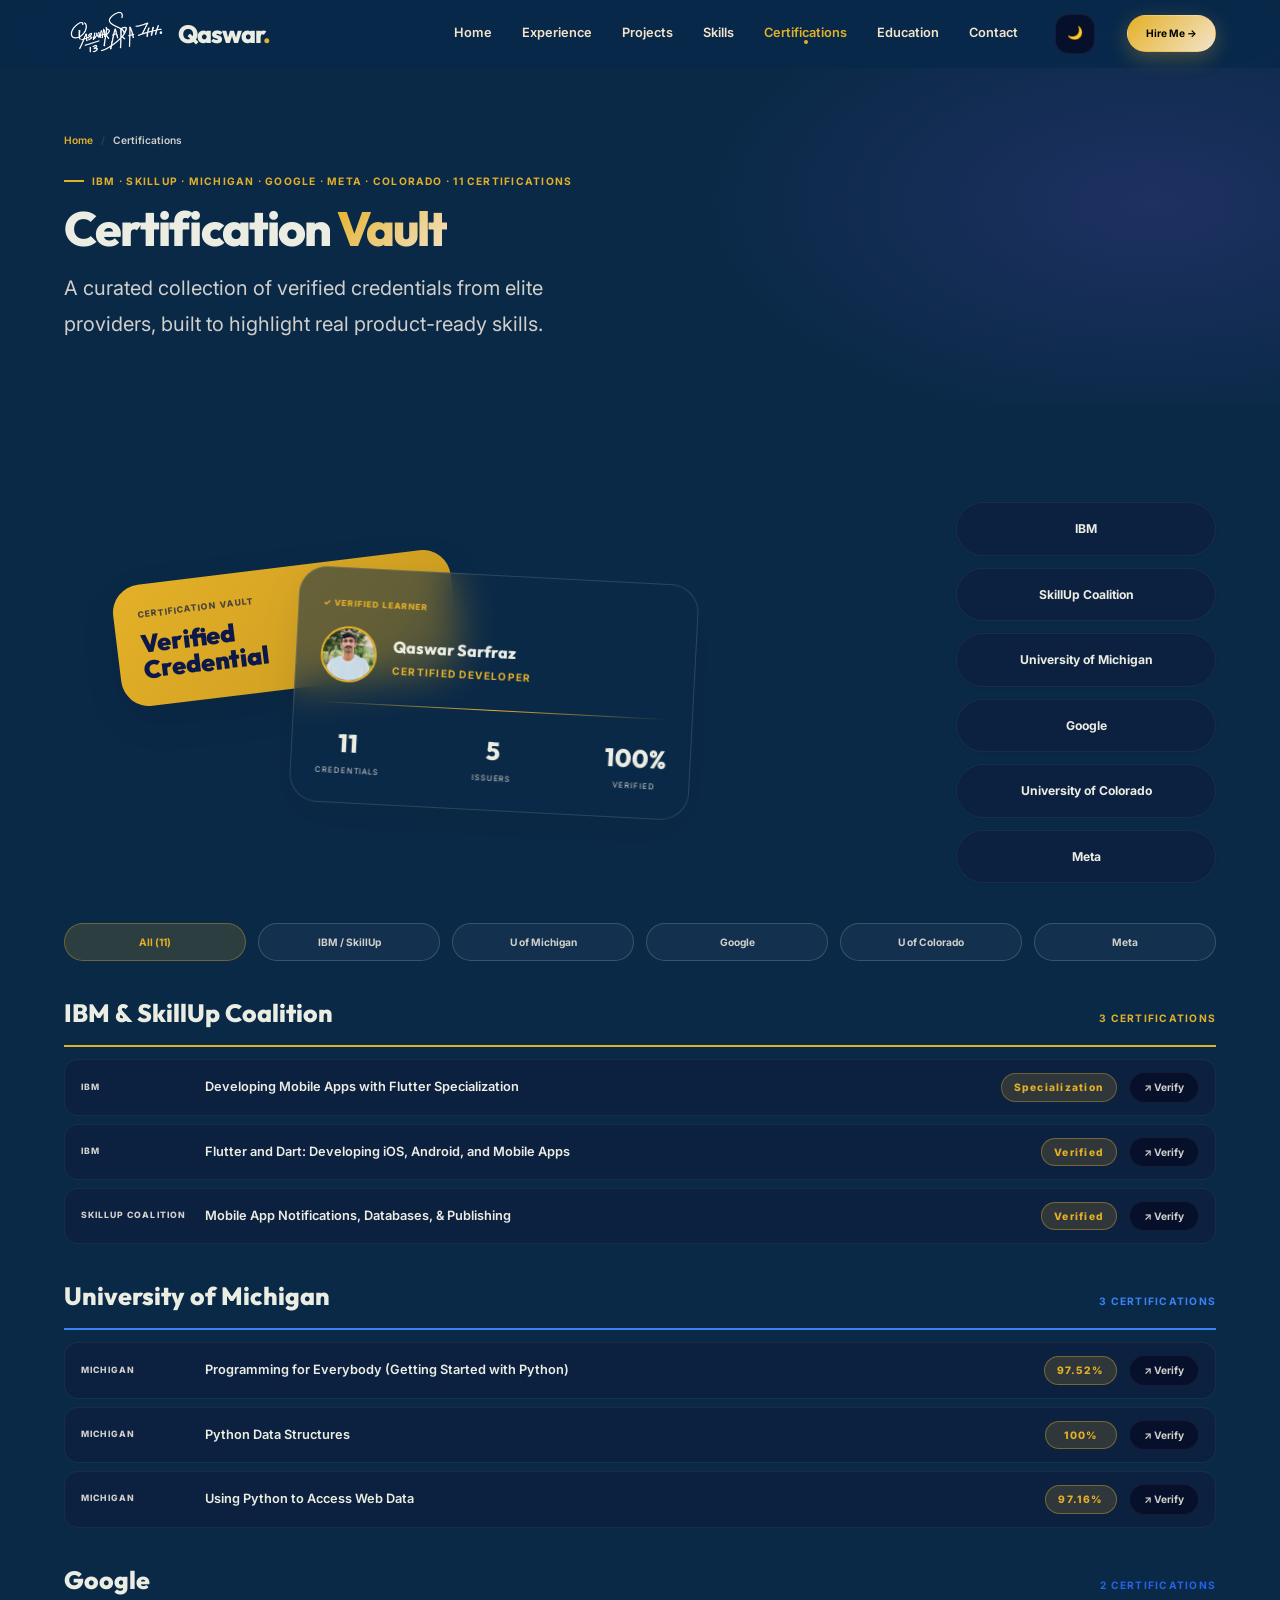
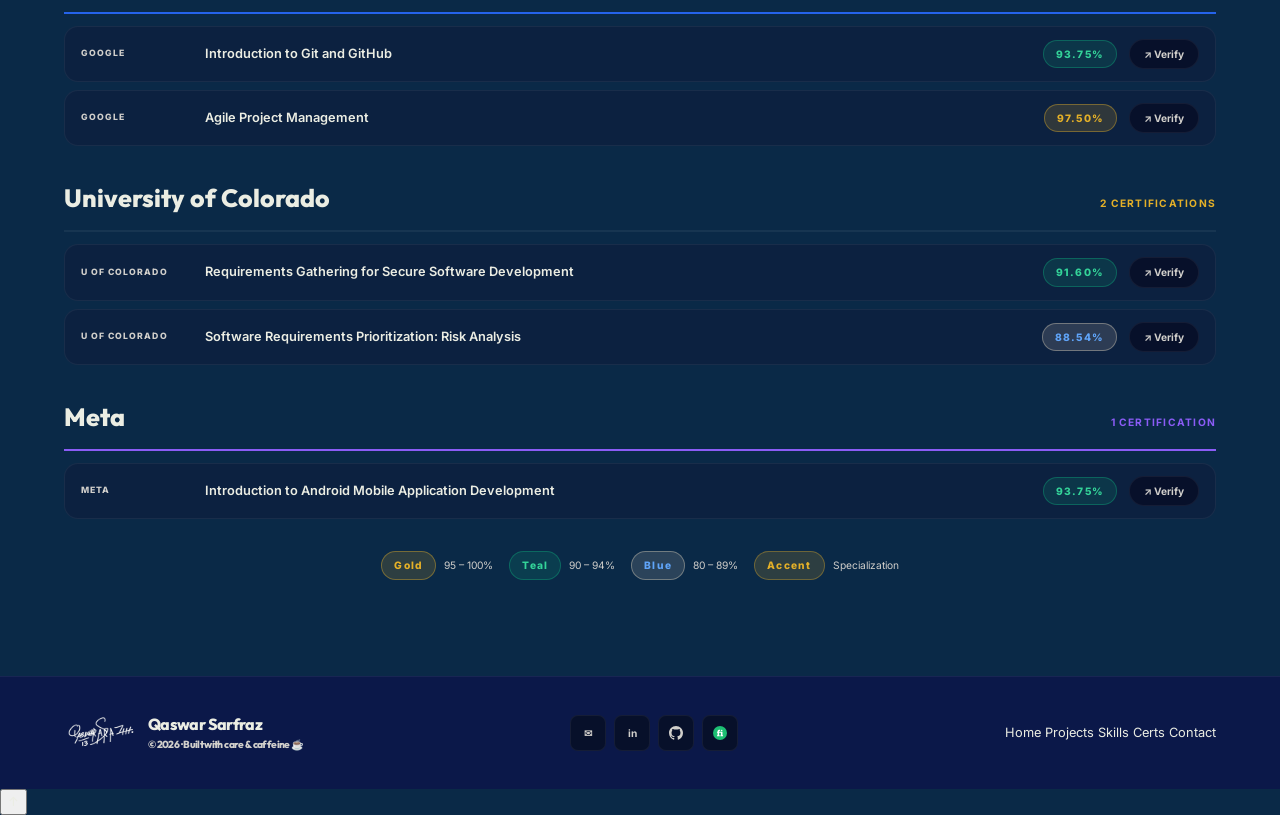
==== certifications.html @ ddf3658f "Complete portfolio release with Web3Forms contact, assets, resume and responsive design" ====
<!DOCTYPE html>
<html lang="en" data-theme="dark">
<head>
  <meta charset="UTF-8"><meta name="viewport" content="width=device-width, initial-scale=1.0">
  <title>Qaswar Sarfraz — Flutter Developer & AI Engineer | Islamabad</title>
  <meta name="description" content="Qaswar Sarfraz — Flutter Developer and AI Engineer based in Islamabad. Building production mobile apps with real AI integration. Available July 2026.">
  <!-- ✏️ FONTS — Change in config.js font-display/font-body vars -->
  <link rel="preconnect" href="https://fonts.googleapis.com">
  <link rel="preconnect" href="https://fonts.gstatic.com" crossorigin>
  <link href="https://fonts.googleapis.com/css2?family=Outfit:wght@300;400;500;600;700;800;900&family=Inter:wght@300;400;500;600;700&family=JetBrains+Mono:wght@400;500&display=swap" rel="stylesheet">
  <!-- CSS -->
  <link rel="stylesheet" href="tokens.css">
  <link rel="stylesheet" href="base.css">
  <link rel="stylesheet" href="nav.css">
  <link rel="stylesheet" href="pages.css">
</head>
<body data-page="certs">
<!-- ═══════════════════ NAVIGATION ═══════════════════ -->
<div id="progress-bar"></div>
<a href="#main" class="skip-link">Skip to content</a>

<nav id="navbar" role="navigation" aria-label="Main navigation">
  <div class="nav-inner">
    <a href="index.html" class="nav-logo" aria-label="Qaswar Sarfraz Home">
      <img src="assets/signaturewhite.png" alt="Qaswar Sarfraz" class="logo-signature logo-signature--white" />
      <img src="assets/signatureblack.png" alt="Qaswar Sarfraz" class="logo-signature logo-signature--black" />
      <span>Qaswar<span style="color:var(--clr-accent)">.</span></span>
    </a>
    <ul class="nav-links" role="list">
      <li><a href="index.html"          class="nav-link" data-page="home">Home</a></li>
      <li><a href="experience.html"     class="nav-link" data-page="experience">Experience</a></li>
      <li><a href="projects.html"       class="nav-link" data-page="projects">Projects</a></li>
      <li><a href="skills.html"         class="nav-link" data-page="skills">Skills</a></li>
      <li><a href="certifications.html" class="nav-link" data-page="certs">Certifications</a></li>
      <li><a href="education.html"      class="nav-link" data-page="education">Education</a></li>
      <li><a href="contact.html"        class="nav-link" data-page="contact">Contact</a></li>
    </ul>
    <button id="themeToggle" class="theme-toggle" aria-label="Toggle theme">🌙</button>
    <a href="contact.html" class="btn btn-primary btn-sm nav-cta">Hire Me →</a>
    <button class="hamburger" id="hamburger" aria-label="Toggle menu" aria-expanded="false">
      <span></span><span></span><span></span>
    </button>
  </div>
</nav>

<!-- MOBILE MENU -->
<div class="mobile-menu" id="mobileMenu" role="dialog" aria-modal="true" aria-label="Navigation">
  <button class="mobile-close" id="mobileClose" aria-label="Close menu">✕</button>
  <ul role="list" style="text-align:center;">
    <li><a href="index.html"          class="mobile-link" data-page="home">Home</a></li>
    <li><a href="experience.html"     class="mobile-link" data-page="experience">Experience</a></li>
    <li><a href="projects.html"       class="mobile-link" data-page="projects">Projects</a></li>
    <li><a href="skills.html"         class="mobile-link" data-page="skills">Skills</a></li>
    <li><a href="certifications.html" class="mobile-link" data-page="certs">Certifications</a></li>
    <li><a href="education.html"      class="mobile-link" data-page="education">Education</a></li>
    <li><a href="contact.html"        class="mobile-link" data-page="contact">Contact</a></li>
  </ul>
  <div class="mobile-menu-bottom">
    <a href="mailto:qaswarsofttec@gmail.com" class="mobile-social-btn" aria-label="Email">✉</a>
    <a href="https://linkedin.com/in/qaswar-sarfraz-051111313" target="_blank" rel="noopener" class="mobile-social-btn" aria-label="LinkedIn">in</a>
    <a href="https://github.com/QaswarSarfrazcodes" target="_blank" rel="noopener" class="mobile-social-btn" aria-label="GitHub">
      <svg width="15" height="15" viewBox="0 0 24 24" fill="currentColor"><path d="M12 0C5.374 0 0 5.373 0 12c0 5.302 3.438 9.8 8.207 11.387.599.111.793-.261.793-.577v-2.234c-3.338.726-4.033-1.416-4.033-1.416-.546-1.387-1.333-1.756-1.333-1.756-1.089-.745.083-.729.083-.729 1.205.084 1.839 1.237 1.839 1.237 1.07 1.834 2.807 1.304 3.492.997.107-.775.418-1.305.762-1.604-2.665-.305-5.467-1.334-5.467-5.931 0-1.311.469-2.381 1.236-3.221-.124-.303-.535-1.524.117-3.176 0 0 1.008-.322 3.301 1.23A11.509 11.509 0 0112 5.803c1.02.005 2.047.138 3.006.404 2.291-1.552 3.297-1.23 3.297-1.23.653 1.653.242 2.874.118 3.176.77.84 1.235 1.911 1.235 3.221 0 4.609-2.807 5.624-5.479 5.921.43.372.823 1.102.823 2.222v3.293c0 .319.192.694.801.576C20.566 21.797 24 17.3 24 12c0-6.627-5.373-12-12-12z"/></svg>
    </a>
    <a href="https://www.fiverr.com/s/gDerbGL" target="_blank" rel="noopener noreferrer me"
      class="mobile-social-btn" aria-label="Qaswar on Fiverr" style="display:inline-flex;align-items:center;justify-content:center;">
      <svg width="15" height="15" viewBox="0 0 508.02 508.02" fill="none" xmlns="http://www.w3.org/2000/svg" aria-hidden="true" style="width:15px;height:15px;">
        <circle cx="254.01" cy="254.01" r="254.01" fill="#1dbf73"/>
        <circle cx="315.97" cy="162.19" r="26.87" fill="#fff"/>
        <path d="M345.87,207.66h-123V199.6c0-15.83,15.83-16.13,23.89-16.13,9.25,0,13.44.9,13.44.9v-43.6a155.21,155.21,0,0,0-19.71-1.19c-25.68,0-73.16,7.16-73.16,61.51V208h-22.4v40.31h22.4v85.1h-20.9v40.31H247.34V333.37H222.85v-85.1H290v85.1H269.13v40.31h97.65V333.37H345.87Z" transform="translate(-1.83 -0.98)" fill="#fff"/>
      </svg>
    </a>
    <button id="themeToggleMobile" class="mobile-social-btn" aria-label="Toggle theme">🌙</button>
  </div>
</div>
<main id="main">

<div class="page-hero">
  <div class="page-hero-mesh"></div>
  <div class="container page-hero-content">
    <div class="breadcrumb"><a href="index.html">Home</a><span class="sep">/</span><span>Certifications</span></div>
    <div class="section-eyebrow">IBM · SkillUp · Michigan · Google · Meta · Colorado · 11 certifications</div>
    <h1 class="page-title">Certification <span class="accent">Vault</span></h1>
    <p class="page-desc">A curated collection of verified credentials from elite providers, built to highlight real product-ready skills.</p>
  </div>
</div>

<section class="section">
  <div class="container">

    <div class="cert-hero-panel reveal">
      <div class="cert-id-stack" aria-label="Qaswar Sarfraz — verified credential summary">
        <div class="cert-id-card cert-id-card--cert" aria-hidden="true">
          <div class="cert-id-cert-label">Certification Vault</div>
          <div class="cert-id-cert-title">Verified<br>Credential</div>
          <div class="cert-id-cert-seal">✓</div>
        </div>
        <div class="cert-id-card cert-id-card--id">
          <span class="cert-id-badge">✓ Verified Learner</span>
          <div class="cert-id-body">
            <div class="cert-id-photo"><img src="assets/qaswar profile picture.jpeg" alt="Qaswar Sarfraz" loading="lazy"></div>
            <div>
              <div class="cert-id-name">Qaswar Sarfraz</div>
              <div class="cert-id-role">Certified Developer</div>
            </div>
          </div>
          <div class="cert-id-rule"></div>
          <div class="cert-id-stats">
            <div class="cert-id-stat"><span>11</span><small>Credentials</small></div>
            <div class="cert-id-stat"><span>5</span><small>Issuers</small></div>
            <div class="cert-id-stat"><span>100%</span><small>Verified</small></div>
          </div>
        </div>
      </div>
      <div class="cert-brand-strip">
        <span class="brand-pill">IBM</span>
        <span class="brand-pill">SkillUp Coalition</span>
        <span class="brand-pill">University of Michigan</span>
        <span class="brand-pill">Google</span>
        <span class="brand-pill">University of Colorado</span>
        <span class="brand-pill">Meta</span>
      </div>
    </div>

    <!-- ✏️ FILTER TABS — data-filter values match data-issuer on cert cards below -->
    <div class="cert-filters reveal">
      <button class="filter-btn active" data-filter="all">All (11)</button>
      <button class="filter-btn" data-filter="ibm">IBM / SkillUp</button>
      <button class="filter-btn" data-filter="michigan">U of Michigan</button>
      <button class="filter-btn" data-filter="google">Google</button>
      <button class="filter-btn" data-filter="colorado">U of Colorado</button>
      <button class="filter-btn" data-filter="meta">Meta</button>
    </div>

    <!-- ✏️ CREDENTIAL LEDGER — 11 Verified Licenses & Certifications -->
    <div class="cert-ledger stagger reveal">

      <!-- IBM & SkillUp Coalition (3 Certifications) -->
      <div class="cert-ledger-group" data-group="ibm">
        <div class="cert-ledger-head"><h3>IBM &amp; SkillUp Coalition</h3><span class="cert-ledger-count">3 certifications</span></div>
        <div class="cert-ledger-rows">
          <div class="cert-card" data-issuer="ibm">
            <div class="cert-issuer">IBM</div>
            <div class="cert-name">Developing Mobile Apps with Flutter Specialization</div>
            <div class="cert-footer">
              <span class="badge badge-accent">Specialization</span>
              <a href="https://www.coursera.org/account/accomplishments/specialization/PU7GVF86OS87" target="_blank" rel="noopener" class="cert-verify">↗ Verify</a>
            </div>
          </div>
          <div class="cert-card" data-issuer="ibm">
            <div class="cert-issuer">IBM</div>
            <div class="cert-name">Flutter and Dart: Developing iOS, Android, and Mobile Apps</div>
            <div class="cert-footer">
              <span class="badge badge-gold">Verified</span>
              <a href="https://www.coursera.org/account/accomplishments/records/NBWQHGRFKBWO" target="_blank" rel="noopener" class="cert-verify">↗ Verify</a>
            </div>
          </div>
          <div class="cert-card" data-issuer="ibm">
            <div class="cert-issuer">SkillUp Coalition</div>
            <div class="cert-name">Mobile App Notifications, Databases, &amp; Publishing</div>
            <div class="cert-footer">
              <span class="badge badge-gold">Verified</span>
              <a href="https://www.coursera.org/account/accomplishments/records/CO86NACQFFH6" target="_blank" rel="noopener" class="cert-verify">↗ Verify</a>
            </div>
          </div>
        </div>
      </div>

      <!-- University of Michigan (3 Certifications) -->
      <div class="cert-ledger-group" data-group="michigan">
        <div class="cert-ledger-head"><h3>University of Michigan</h3><span class="cert-ledger-count">3 certifications</span></div>
        <div class="cert-ledger-rows">
          <div class="cert-card" data-issuer="michigan">
            <div class="cert-issuer">Michigan</div>
            <div class="cert-name">Programming for Everybody (Getting Started with Python)</div>
            <div class="cert-footer">
              <span class="badge badge-gold">97.52%</span>
              <a href="https://www.coursera.org/account/accomplishments/records/BRMT4C5UPVVV" target="_blank" rel="noopener" class="cert-verify">↗ Verify</a>
            </div>
          </div>
          <div class="cert-card" data-issuer="michigan">
            <div class="cert-issuer">Michigan</div>
            <div class="cert-name">Python Data Structures</div>
            <div class="cert-footer">
              <span class="badge badge-gold">100%</span>
              <a href="https://www.coursera.org/account/accomplishments/records/27T5NW32NZMI" target="_blank" rel="noopener" class="cert-verify">↗ Verify</a>
            </div>
          </div>
          <div class="cert-card" data-issuer="michigan">
            <div class="cert-issuer">Michigan</div>
            <div class="cert-name">Using Python to Access Web Data</div>
            <div class="cert-footer">
              <span class="badge badge-gold">97.16%</span>
              <a href="https://www.coursera.org/account/accomplishments/records/YMCN388WAEJM" target="_blank" rel="noopener" class="cert-verify">↗ Verify</a>
            </div>
          </div>
        </div>
      </div>

      <!-- Google (2 Certifications) -->
      <div class="cert-ledger-group" data-group="google">
        <div class="cert-ledger-head"><h3>Google</h3><span class="cert-ledger-count">2 certifications</span></div>
        <div class="cert-ledger-rows">
          <div class="cert-card" data-issuer="google">
            <div class="cert-issuer">Google</div>
            <div class="cert-name">Introduction to Git and GitHub</div>
            <div class="cert-footer">
              <span class="badge badge-teal">93.75%</span>
              <a href="https://www.coursera.org/account/accomplishments/records/74UQ79AFAVMJ" target="_blank" rel="noopener" class="cert-verify">↗ Verify</a>
            </div>
          </div>
          <div class="cert-card" data-issuer="google">
            <div class="cert-issuer">Google</div>
            <div class="cert-name">Agile Project Management</div>
            <div class="cert-footer">
              <span class="badge badge-gold">97.50%</span>
              <a href="https://www.coursera.org/account/accomplishments/records/HZ7DGX9HQJGX" target="_blank" rel="noopener" class="cert-verify">↗ Verify</a>
            </div>
          </div>
        </div>
      </div>

      <!-- University of Colorado (2 Certifications) -->
      <div class="cert-ledger-group" data-group="colorado">
        <div class="cert-ledger-head"><h3>University of Colorado</h3><span class="cert-ledger-count">2 certifications</span></div>
        <div class="cert-ledger-rows">
          <div class="cert-card" data-issuer="colorado">
            <div class="cert-issuer">U of Colorado</div>
            <div class="cert-name">Requirements Gathering for Secure Software Development</div>
            <div class="cert-footer">
              <span class="badge badge-teal">91.60%</span>
              <a href="https://www.coursera.org/account/accomplishments/records/G2AP9DDWM7VL" target="_blank" rel="noopener" class="cert-verify">↗ Verify</a>
            </div>
          </div>
          <div class="cert-card" data-issuer="colorado">
            <div class="cert-issuer">U of Colorado</div>
            <div class="cert-name">Software Requirements Prioritization: Risk Analysis</div>
            <div class="cert-footer">
              <span class="badge badge-blue">88.54%</span>
              <a href="https://www.coursera.org/account/accomplishments/records/1KX0CWZVICT2" target="_blank" rel="noopener" class="cert-verify">↗ Verify</a>
            </div>
          </div>
        </div>
      </div>

      <!-- Meta (1 Certification) -->
      <div class="cert-ledger-group" data-group="meta">
        <div class="cert-ledger-head"><h3>Meta</h3><span class="cert-ledger-count">1 certification</span></div>
        <div class="cert-ledger-rows">
          <div class="cert-card" data-issuer="meta">
            <div class="cert-issuer">Meta</div>
            <div class="cert-name">Introduction to Android Mobile Application Development</div>
            <div class="cert-footer">
              <span class="badge badge-teal">93.75%</span>
              <a href="https://www.coursera.org/account/accomplishments/records/V5MD7ZAPBA2P" target="_blank" rel="noopener" class="cert-verify">↗ Verify</a>
            </div>
          </div>
        </div>
      </div>

    </div>

    <!-- Legend -->
    <div class="cert-legend reveal">
      <div class="legend-item"><span class="badge badge-gold">Gold</span> 95 – 100%</div>
      <div class="legend-item"><span class="badge badge-teal">Teal</span> 90 – 94%</div>
      <div class="legend-item"><span class="badge badge-blue">Blue</span> 80 – 89%</div>
      <div class="legend-item"><span class="badge badge-accent">Accent</span> Specialization</div>
    </div>

  </div>
</section>

</main>
<!-- ═══════════════════ FOOTER ═══════════════════ -->
<footer class="footer">
  <div class="container footer-inner">
    <div class="footer-logo">
      <img src="assets/signaturewhite.png" alt="Qaswar Sarfraz" class="logo-signature logo-signature--white" style="height:48px;" />
      <img src="assets/signatureblack.png" alt="Qaswar Sarfraz" class="logo-signature logo-signature--black" style="height:48px;" />
      <div>
        <div>Qaswar Sarfraz</div>
        <div class="footer-copy">© 2026 · Built with care & caffeine ☕</div>
      </div>
    </div>
    <div class="footer-socials">
      <a href="mailto:qaswarsofttec@gmail.com" class="footer-social" aria-label="Email">✉</a>
      <a href="https://linkedin.com/in/qaswar-sarfraz-051111313" target="_blank" rel="noopener" class="footer-social" aria-label="LinkedIn">in</a>
      <a href="https://github.com/QaswarSarfrazcodes" target="_blank" rel="noopener" class="footer-social" aria-label="GitHub">
        <svg width="14" height="14" viewBox="0 0 24 24" fill="currentColor"><path d="M12 0C5.374 0 0 5.373 0 12c0 5.302 3.438 9.8 8.207 11.387.599.111.793-.261.793-.577v-2.234c-3.338.726-4.033-1.416-4.033-1.416-.546-1.387-1.333-1.756-1.333-1.756-1.089-.745.083-.729.083-.729 1.205.084 1.839 1.237 1.839 1.237 1.07 1.834 2.807 1.304 3.492.997.107-.775.418-1.305.762-1.604-2.665-.305-5.467-1.334-5.467-5.931 0-1.311.469-2.381 1.236-3.221-.124-.303-.535-1.524.117-3.176 0 0 1.008-.322 3.301 1.23A11.509 11.509 0 0112 5.803c1.02.005 2.047.138 3.006.404 2.291-1.552 3.297-1.23 3.297-1.23.653 1.653.242 2.874.118 3.176.77.84 1.235 1.911 1.235 3.221 0 4.609-2.807 5.624-5.479 5.921.43.372.823 1.102.823 2.222v3.293c0 .319.192.694.801.576C20.566 21.797 24 17.3 24 12c0-6.627-5.373-12-12-12z"/></svg>
      </a>
      <a href="https://www.fiverr.com/s/gDerbGL" target="_blank" rel="noopener noreferrer me"
        class="footer-social" aria-label="Qaswar on Fiverr" style="display:inline-flex;align-items:center;justify-content:center;">
        <svg width="14" height="14" viewBox="0 0 508.02 508.02" fill="none" xmlns="http://www.w3.org/2000/svg" aria-hidden="true" style="width:14px;height:14px;">
          <circle cx="254.01" cy="254.01" r="254.01" fill="#1dbf73"/>
          <circle cx="315.97" cy="162.19" r="26.87" fill="#fff"/>
          <path d="M345.87,207.66h-123V199.6c0-15.83,15.83-16.13,23.89-16.13,9.25,0,13.44.9,13.44.9v-43.6a155.21,155.21,0,0,0-19.71-1.19c-25.68,0-73.16,7.16-73.16,61.51V208h-22.4v40.31h22.4v85.1h-20.9v40.31H247.34V333.37H222.85v-85.1H290v85.1H269.13v40.31h97.65V333.37H345.87Z" transform="translate(-1.83 -0.98)" fill="#fff"/>
        </svg>
      </a>
    </div>
    <nav class="footer-nav" aria-label="Footer navigation">
      <a href="index.html">Home</a>
      <a href="projects.html">Projects</a>
      <a href="skills.html">Skills</a>
      <a href="certifications.html">Certs</a>
      <a href="contact.html">Contact</a>
    </nav>
  </div>
</footer>
<button id="scroll-top" aria-label="Scroll to top">↑</button>
<!-- Scripts -->
<script src="config.js" defer></script>
<script src="main.js" defer></script>
</body></html>
---- tokens.css ----
/* ============================================================
   TOKENS.CSS — Design System Variables
   ✏️  CUSTOMIZE HERE: Change colors, fonts, spacing
   ============================================================ */

/* ── LIGHT THEME (default) ── */
:root,
[data-theme="light"] {
  /* Brand Colors — user palette: navy, cream, gold */
  --clr-accent:        #0A2947; /* primary navy */
  --clr-accent-2:      #0B1849; /* deep navy */
  --clr-accent-3:      #E4B028; /* gold */
  --clr-accent-rgb:    10, 41, 71;
  /* Semantic brand aliases */
  --clr-brand-primary:   var(--clr-accent);
  --clr-brand-secondary: var(--clr-accent-2);
  --clr-brand-tertiary:  var(--clr-gold);
  --clr-accent-2-rgb:  11, 24, 73;
  --clr-accent-3-rgb:  228, 176, 40;

  /* Backgrounds — warm cream / off-white */
  --clr-bg:            #F3E4C9; /* cream page background */
  --clr-bg-2:          #EBEDE3; /* off-white surfaces */
  --clr-bg-3:          #F8F6F1;
  --clr-bg-card:       #FFFFFF;
  --clr-bg-card-hover: #F3F0E8;

  /* Borders */
  --clr-border:        rgba(10, 41, 71, 0.06);
  --clr-border-hover:  rgba(228, 176, 40, 0.18);

  /* Text */
  --clr-text:          #0B1849; /* dark navy text */
  --clr-text-2:        #475569;
  --clr-text-muted:    #6B7280;
  --clr-text-on-accent:#FFFFFF;
  /* Border RGB for rgba() usage */
  --clr-border-rgb:    10, 41, 71;

  /* Shadows */
  --shadow-sm:   0 1px 4px rgba(10,41,71,.04);
  --shadow-md:   0 6px 16px rgba(10,41,71,.06);
  --shadow-lg:   0 14px 40px rgba(10,41,71,.08);
  --shadow-card: 0 4px 12px rgba(10,41,71,.04);

  /* Status colors */
  --clr-gold:   #E4B028;
  --clr-teal:   #10B981;
  --clr-blue:   #0B1849;
  --clr-red:    #EF4444;

  /* Nav */
  --nav-bg:     rgba(243,228,201,0.92);
  --nav-border: rgba(10,41,71,0.06);

  /* Glass effect */
  --glass-bg:   rgba(235,237,227,0.70);
  --glass-border: rgba(10,41,71,0.05);
}

/* ── DARK THEME ── */
[data-theme="dark"] {
  /* Brand Colors mapped for dark mode */
  --clr-accent:        #E4B028; /* gold accent on dark */
  --clr-accent-2:      #F3E4C9; /* cream secondary */
  --clr-accent-3:      #0A2947; /* navy as tertiary */
  --clr-accent-rgb:    228, 176, 40;
  --clr-accent-2-rgb:  243, 228, 201;
  --clr-accent-3-rgb:  10, 41, 71;
  /* Semantic brand aliases */
  --clr-brand-primary:   var(--clr-accent);
  --clr-brand-secondary: var(--clr-accent-2);
  --clr-brand-tertiary:  var(--clr-gold);

  /* Backgrounds — deep navy surfaces */
  --clr-bg:            #0A2947;
  --clr-bg-2:          #0B1849;
  --clr-bg-3:          #07102a;
  --clr-bg-card:       #0C2140;
  --clr-bg-card-hover: #0A2947;

  /* Borders */
  --clr-border:        rgba(235,237,227,0.06);
  --clr-border-hover:  rgba(228,176,40,0.18);

  /* Text — light cream on dark bg */
  --clr-text:          #EBEDE3;
  --clr-text-2:        #F3E4C9;
  --clr-text-muted:    #D1CFCB;
  --clr-text-on-accent:#000000;
  /* Border RGB for rgba() usage */
  --clr-border-rgb:    235, 237, 227;

  /* Shadows */
  --shadow-sm:   0 2px 8px rgba(0,0,0,.6);
  --shadow-md:   0 6px 28px rgba(0,0,0,.7);
  --shadow-lg:   0 16px 64px rgba(0,0,0,.8);
  --shadow-card: 0 6px 24px rgba(0,0,0,.6);

  /* Status colors */
  --clr-gold:   #E4B028;
  --clr-teal:   #34D399;
  --clr-blue:   #60A5FA;
  --clr-red:    #F87171;

  /* Nav */
  --nav-bg:     rgba(10,41,71,0.85);
  --nav-border: rgba(235,237,227,0.08);

  /* Glass effect */
  --glass-bg:   rgba(10,41,71,0.72);
  --glass-border: rgba(235,237,227,0.06);

  /* ID card tied to brand tokens */
  --id-accent-top:  var(--clr-bg-3);
  --id-accent-gold: var(--clr-brand-tertiary);
}

/* ── SHARED TOKENS (theme-independent) ── */
:root {
  /* Typography */
  --font-display: 'Outfit', sans-serif;
  --font-body:    'Inter', sans-serif;
  --font-mono:    'JetBrains Mono', monospace;

  /* Letter Spacing */
  --ls-tight:  -0.04em;
  --ls-normal:  0;
  --ls-wide:    0.12em;
  --letter-tight: -0.04em;
  --letter-default: 0;
  --letter-wide: 0.12em;

  /* Font sizes (Major Third scale 1.25×) */
  --fs-2xs:  0.64rem;
  --fs-xs:   0.8rem;
  --fs-sm:   1rem;
  --fs-base: 1.25rem;
  --fs-md:   1.563rem;
  --fs-lg:   1.953rem;
  --fs-xl:   2.441rem;
  --fs-2xl:  3.052rem;
  --fs-3xl:  clamp(2rem, 4vw, 2.75rem);
  --fs-4xl:  clamp(2.5rem, 5.5vw, 3.75rem);
  --fs-hero: clamp(3rem, 7vw, 5rem);

  /* Spacing */
  --sp-1: 4px;   --sp-2: 8px;   --sp-3: 12px;
  --sp-4: 16px;  --sp-5: 20px;  --sp-6: 24px;
  --sp-8: 32px;  --sp-10: 40px; --sp-12: 48px;
  --sp-14: 56px;
  --sp-16: 64px; --sp-20: 80px; --sp-24: 96px;

  /* Border radius */
  --r-sm:   8px;
  --r-md:   14px;
  --r-lg:   20px;
  --r-xl:   28px;
  --r-2xl:  36px;
  --r-full: 9999px;
  --r-card: var(--r-xl);

  /* Transitions */
  --t-fast:     150ms ease;
  --t-base:     250ms ease;
  --t-slow:     400ms ease;
  --t-spring:   350ms cubic-bezier(0.34,1.56,0.64,1);
  --t-entrance: 600ms cubic-bezier(0.16, 1, 0.3, 1);

  /* Shadows & Glows */
  --shadow-sm:      0 1px 4px rgba(0,0,0,.04);
  --shadow-md:      0 6px 16px rgba(0,0,0,.06);
  --shadow-lg:      0 14px 40px rgba(0,0,0,.08);
  --shadow-card:    0 4px 12px rgba(0,0,0,.04);
  --shadow-glow:    0 0 20px rgba(var(--clr-accent-rgb), 0.25);
  --shadow-glow-sm: 0 0 8px rgba(var(--clr-accent-rgb), 0.4);

/* ── STAT ITEM (unified component for hero & about stats) ── */
.stat-item {
  display: flex;
  flex-direction: column;
  align-items: center;
  text-align: center;
  background: var(--clr-bg-card);
  padding: 16px 14px;
  border-radius: var(--r-md);
  color: var(--clr-text);
}
.stat-item .stat-item-n {
  display: block; font-family: var(--font-display);
  font-size: var(--fs-2xl); font-weight: 800; color: var(--clr-accent);
  line-height: 1;
}
.stat-item .stat-item-l {
  display: block; font-size: var(--fs-xs); text-transform: uppercase;
  letter-spacing: var(--letter-wide); color: var(--clr-text-muted); margin-top: 6px;
}

  /* Nav height */
  --nav-h: 68px;

  /* Max widths */
  --max-w: 1200px;
  --max-w-text: 680px;
}

/* ── ACCESSIBILITY: Focus-visible keyboard nav ── */
:focus-visible {
  outline: 2px solid var(--clr-accent);
  outline-offset: 3px;
  border-radius: var(--r-sm);
}

/* ── ACCESSIBILITY: Reduced motion ── */
@media (prefers-reduced-motion: reduce) {
  *, *::before, *::after {
    animation-duration: 0.01ms !important;
    animation-iteration-count: 1 !important;
    transition-duration: 0.01ms !important;
    scroll-behavior: auto !important;
  }
  .id-card-inner        { transition: none !important; transform: none !important; }
  .moving-ticker-track  { animation: none !important; }
  .status-dot           { animation: none !important; }
  .scroll-line          { animation: none !important; }
}

/* ── ACCESSIBILITY: High contrast support ── */
@media (forced-colors: active) {
  .btn-primary { forced-color-adjust: none; }
  .status-dot  { forced-color-adjust: none; }
}
---- base.css ----
/* ============================================================
   BASE.CSS — Site reset, layout primitives, and shared components
   These rules are referenced by every page (nav.css/home.css/pages.css
   all assume they exist) but had never actually been written, so
   .container/.section/.btn/.form-control and friends were rendering
   as unstyled browser defaults everywhere. This block is the missing
   foundation; the hero/ID-card styles below it are unchanged.
   ============================================================ */

*, *::before, *::after { box-sizing: border-box; }

html { scroll-behavior: smooth; }

body {
  margin: 0;
  background: var(--clr-bg);
  color: var(--clr-text);
  font-family: var(--font-body);
  font-size: var(--fs-sm);
  line-height: 1.6;
  -webkit-font-smoothing: antialiased;
  -moz-osx-font-smoothing: grayscale;
  overflow-x: hidden;
  transition: background var(--t-slow), color var(--t-slow);
}

img, svg { max-width: 100%; display: block; }
a { color: inherit; text-decoration: none; }
button, input, select, textarea { font: inherit; color: inherit; }
ul, ol { margin: 0; padding: 0; list-style: none; }
h1, h2, h3, h4, p { margin: 0; }

/* ── LAYOUT PRIMITIVES ── */
.container { max-width: var(--max-w); margin: 0 auto; padding: 0 var(--sp-6); }
.container--narrow { max-width: 860px; }

.section { padding: var(--sp-24) 0; }
.section-alt { background: var(--clr-bg-2); }

.section-hd { margin-bottom: var(--sp-10); }
.section-hd.center { text-align: center; max-width: 640px; margin-left: auto; margin-right: auto; }

.section-eyebrow {
  display: inline-flex; align-items: center; gap: var(--sp-2);
  font-size: var(--fs-xs); font-weight: 700; letter-spacing: var(--letter-wide);
  text-transform: uppercase; color: var(--clr-accent); margin-bottom: var(--sp-3);
}
.section-eyebrow::before { content: ''; width: 20px; height: 2px; background: var(--clr-accent); display: inline-block; flex-shrink: 0; }

.section-title {
  font-family: var(--font-display); font-weight: 800; letter-spacing: var(--letter-tight);
  font-size: var(--fs-3xl); color: var(--clr-text); line-height: 1.15;
}
.section-desc { font-size: var(--fs-base); color: var(--clr-text-muted); line-height: 1.75; margin-top: var(--sp-3); }

.accent { color: var(--clr-accent); }

.skip-link {
  position: absolute; top: -100px; left: var(--sp-4); z-index: 10000;
  background: var(--clr-accent); color: var(--clr-text-on-accent);
  padding: 10px 18px; border-radius: var(--r-md); font-weight: 700;
  transition: top var(--t-base);
}
.skip-link:focus { top: var(--sp-4); }

/* ── BUTTONS ── */
.btn {
  display: inline-flex; align-items: center; justify-content: center; gap: 8px;
  padding: 13px 26px; border-radius: var(--r-full);
  font-family: var(--font-body); font-size: var(--fs-sm); font-weight: 700;
  border: 1.5px solid transparent; cursor: pointer; white-space: nowrap;
  transition: transform var(--t-spring), box-shadow var(--t-base), background var(--t-base),
              border-color var(--t-base), color var(--t-base);
}
.btn:hover { transform: translateY(-2px); }
.btn-primary {
  background: linear-gradient(135deg, var(--clr-accent), var(--clr-accent-2));
  color: var(--clr-text-on-accent);
  box-shadow: 0 6px 20px rgba(var(--clr-accent-rgb), 0.3);
}
.btn-primary:hover { box-shadow: 0 10px 30px rgba(var(--clr-accent-rgb), 0.4); }
.btn-outline { background: transparent; border-color: rgba(var(--clr-accent-rgb), 0.4); color: var(--clr-text); }
.btn-outline:hover { border-color: var(--clr-accent); background: rgba(var(--clr-accent-rgb), 0.06); }
.btn-ghost { background: transparent; color: var(--clr-text-2); }
.btn-ghost:hover { color: var(--clr-accent); background: rgba(var(--clr-accent-rgb), 0.06); }
.btn-sm { padding: 9px 18px; font-size: var(--fs-xs); }
.btn-full { width: 100%; }

/* ── FORM CONTROLS ── */
.form-group { display: flex; flex-direction: column; gap: 6px; }
.form-group label {
  font-size: var(--fs-xs); font-weight: 700; color: var(--clr-text-2);
  text-transform: uppercase; letter-spacing: var(--letter-wide);
}
.form-control {
  width: 100%; padding: 12px 16px; border-radius: var(--r-md);
  background: var(--clr-bg-3); border: 1.5px solid var(--clr-border);
  color: var(--clr-text); font-size: var(--fs-sm); font-family: var(--font-body);
  transition: border-color var(--t-base), background var(--t-base);
}
.form-control::placeholder { color: var(--clr-text-muted); }
.form-control:focus { outline: none; border-color: var(--clr-accent); background: var(--clr-bg-card); }
textarea.form-control { resize: vertical; min-height: 120px; }
.field-error { font-size: var(--fs-2xs); color: var(--clr-red); min-height: 1em; display: block; }
.form-success, .form-error-msg { padding: 12px 16px; border-radius: var(--r-md); font-size: var(--fs-sm); font-weight: 600; }
.form-success { background: rgba(16,185,129,0.12); color: var(--clr-teal); border: 1px solid rgba(16,185,129,0.3); }
.form-error-msg { background: rgba(239,68,68,0.12); color: var(--clr-red); border: 1px solid rgba(239,68,68,0.3); }

/* ── STATUS DOT (also referenced sitewide — hero availability, avail
   section, contact banner — with no base rule defined anywhere) ── */
.status-dot {
  display: inline-block; width: 8px; height: 8px; border-radius: 50%;
  background: var(--clr-teal); flex-shrink: 0;
  box-shadow: 0 0 0 rgba(16,185,129,0.5);
  animation: pulse-dot 2s ease infinite;
}
@keyframes pulse-dot {
  0%   { box-shadow: 0 0 0 0 rgba(16,185,129,0.5); }
  70%  { box-shadow: 0 0 0 7px rgba(16,185,129,0); }
  100% { box-shadow: 0 0 0 0 rgba(16,185,129,0); }
}

/* ── SCROLL-REVEAL (paired with main.js's IntersectionObserver, which
   toggles .visible — these selectors existed on nearly every section
   but had no hidden/shown states defined, so the reveal system was a
   silent no-op site-wide) ── */
[data-reveal], .reveal { opacity: 0; transform: translateY(24px); transition: opacity 0.7s cubic-bezier(.16,1,.3,1), transform 0.7s cubic-bezier(.16,1,.3,1); }
[data-reveal="left"], .reveal-left { transform: translateX(-24px); }
[data-reveal="right"], .reveal-right { transform: translateX(24px); }
[data-reveal="scale"], .reveal-scale { transform: scale(0.92); }
[data-reveal].visible, .reveal.visible,
[data-reveal="left"].visible, .reveal-left.visible,
[data-reveal="right"].visible, .reveal-right.visible,
[data-reveal="scale"].visible, .reveal-scale.visible { opacity: 1; transform: none; }

/* ── PAGE-WIDE SIZE REDUCTION (~20%) ──
   tokens.css sizes (--fs-*, --sp-*) are assumed rem-based, so scaling the
   root font-size scales every rem value on the page — text AND spacing —
   together in one place, rather than hand-editing dozens of values. */
html {
  font-size: 80%;
}

/* ── LOCAL TYPE SCALE ──
   All hero/card/box sizes below are pinned to this scale instead
   of one-off px values, so every box on the page steps through
   the same rhythm. Values assume the --sp- / --clr- tokens already
   defined in tokens.css; these are additive, page-local sizes only. */
:root {
  --card-fs-micro: 0.65rem;
  /* barcode numbers, uppercase eyebrows */
  --card-fs-xs: 0.72rem;
  /* labels, term text, contact links */
  --card-fs-sm: 0.82rem;
  /* role / subtitle text */
  --card-fs-md: 1.05rem;
  /* card name */
  --card-gap-xs: 6px;
  --card-gap-sm: 10px;
  --card-gap-md: 16px;
}

/* ── HERO ── */
.hero-section {
  min-height: 100vh;
  padding-top: var(--nav-h);
  display: flex;
  align-items: center;
  position: relative;
  overflow: hidden;
}

#particles-js {
  position: absolute;
  inset: 0;
  z-index: 0;
  pointer-events: none;
}

.hero-mesh {
  position: absolute;
  inset: 0;
  z-index: 0;
  pointer-events: none;
  opacity: 1;
}

[data-theme="light"] .hero-mesh {
  background:
    radial-gradient(ellipse 60% 50% at 80% 20%, rgba(108, 99, 255, 0.12) 0%, transparent 70%),
    radial-gradient(ellipse 50% 60% at 10% 80%, rgba(255, 101, 132, 0.08) 0%, transparent 60%),
    radial-gradient(ellipse 40% 40% at 60% 70%, rgba(67, 198, 172, 0.07) 0%, transparent 60%);
}

[data-theme="dark"] .hero-mesh {
  background:
    radial-gradient(ellipse 60% 50% at 80% 20%, rgba(139, 92, 246, 0.25) 0%, transparent 70%),
    radial-gradient(ellipse 50% 60% at 10% 80%, rgba(236, 72, 153, 0.18) 0%, transparent 60%),
    radial-gradient(ellipse 40% 40% at 60% 70%, rgba(59, 130, 246, 0.18) 0%, transparent 60%);
}

.hero-dots {
  position: absolute;
  inset: 0;
  z-index: 0;
  pointer-events: none;
  background-image: radial-gradient(circle, var(--clr-border) 1px, transparent 1px);
  background-size: 40px 40px;
  opacity: 0.6;
}

.hero-container {
  position: relative;
  z-index: 1;
  display: grid;
  grid-template-columns: 1.05fr 0.95fr;
  gap: var(--sp-16);
  align-items: center;
  padding-top: var(--sp-10);
  padding-bottom: var(--sp-10);
}

/* ── HERO LEFT ── */
.hero-eyebrow {
  display: inline-flex;
  align-items: center;
  gap: var(--sp-2);
  padding: 6px 14px;
  border-radius: var(--r-full);
  background: rgba(var(--clr-accent-rgb), 0.10);
  border: 1px solid rgba(var(--clr-accent-rgb), 0.25);
  font-size: var(--fs-xs);
  font-weight: 700;
  color: var(--clr-accent);
  margin-bottom: var(--sp-5);
  animation: fadeUp 0.7s ease both;
}

.hero-name {
  font-family: var(--font-display);
  font-size: clamp(2.75rem, 5vw + 1rem, 5rem);
  font-weight: 800;
  letter-spacing: var(--letter-tight);
  line-height: 1.02;
  color: var(--clr-text);
  margin-bottom: var(--sp-4);
  animation: fadeUp 0.7s 0.1s ease both;
}

.hero-name .accent {
  background: linear-gradient(135deg, var(--clr-accent), var(--clr-accent-2));
  -webkit-background-clip: text;
  background-clip: text;
  -webkit-text-fill-color: transparent;
}

.hero-role-static {
  font-size: var(--fs-md);
  font-weight: 500;
  color: var(--clr-text);
  margin-bottom: var(--sp-2);
}

.hero-role {
  font-size: clamp(1.1rem, 1.5vw + 0.7rem, 1.5rem);
  color: var(--clr-text-2);
  font-weight: 500;
  min-height: 2em;
  margin-bottom: var(--sp-5);
  animation: fadeUp 0.7s 0.18s ease both;
}

.tw-cursor {
  display: inline-block;
  width: 2px;
  height: 1.1em;
  background: var(--clr-accent);
  margin-left: 2px;
  vertical-align: middle;
  animation: blink 1s step-end infinite;
}

@keyframes blink {

  0%,
  100% {
    opacity: 1;
  }

  50% {
    opacity: 0;
  }
}

.hero-desc {
  font-size: var(--fs-base);
  color: var(--clr-text-muted);
  line-height: 1.8;
  max-width: 480px;
  margin-bottom: var(--sp-8);
  animation: fadeUp 0.7s 0.25s ease both;
}

.hero-ctas {
  display: flex;
  flex-wrap: wrap;
  gap: var(--sp-3);
  animation: fadeUp 0.7s 0.32s ease both;
}

.hero-availability {
  margin-top: var(--sp-3);
  font-size: var(--fs-xs);
  font-weight: 700;
  color: var(--clr-text-muted);
  display: flex;
  gap: 8px;
  align-items: center;
}

/* ── HERO RIGHT — Profile visual ── */
.hero-visual {
  display: flex;
  flex-direction: column;
  align-items: flex-end;
  gap: var(--sp-6);
  animation: fadeUp 0.7s 0.4s ease both;
}

/* Scroll hint */
.scroll-hint {
  position: absolute;
  bottom: 32px;
  left: 50%;
  transform: translateX(-50%);
  display: flex;
  flex-direction: column;
  align-items: center;
  gap: var(--sp-2);
  color: var(--clr-text-muted);
  font-size: var(--fs-xs);
  font-weight: 600;
  letter-spacing: var(--letter-wide);
  text-transform: uppercase;
  animation: fadeUp 1s 1s ease both;
}

.scroll-line {
  width: 1px;
  height: 50px;
  background: linear-gradient(var(--clr-accent), transparent);
  animation: scrollPulse 2s ease infinite;
}

@keyframes scrollPulse {
  0% {
    transform: scaleY(0);
    transform-origin: top;
    opacity: 1;
  }

  50% {
    transform: scaleY(1);
    transform-origin: top;
    opacity: 1;
  }

  100% {
    transform: scaleY(1);
    transform-origin: bottom;
    opacity: 0;
  }
}

@keyframes fadeUp {
  from {
    opacity: 0;
    transform: translateY(20px);
  }

  to {
    opacity: 1;
    transform: none;
  }
}

/* ── ID CARD THEME TOKENS ── */
:root {
  --id-bg: rgba(255, 255, 255, 0.85);
  --id-border: rgba(10, 41, 71, 0.10);
  --id-text-primary: var(--clr-text);
  --id-text-secondary: var(--clr-gold);
  --id-text-muted: #64748B;
  --id-accent-top: var(--clr-accent);
  --id-accent-gold: var(--clr-gold);
  --id-glass-blur: 20px;
}

[data-theme="dark"] {
  --id-bg: rgba(10, 41, 71, 0.55);
  --id-border: rgba(235, 237, 227, 0.14);
  --id-text-primary: var(--clr-text);
  --id-text-secondary: var(--clr-gold);
  --id-text-muted: #B9C2D0;
  --id-accent-top: var(--clr-bg-3);
  --id-accent-gold: var(--clr-gold);
  --id-glass-blur: 20px;
}

/* ── ID CARD 3D FLIP CONTAINER (unchanged position/size — this is
   the fixed anchor the brief asked to keep in place) ── */
.id-card-wrapper {
  perspective: 1200px;
  width: 18.75rem;
  max-width: min(18.75rem, 80vw);
  height: 30rem;
  position: relative;
  display: flex;
  flex-direction: column;
  align-items: center;
  margin-top: 3rem;
  /* space for lanyard */
}

.lanyard {
  position: absolute;
  top: -48px;
  width: 24px;
  height: 60px;
  background: linear-gradient(180deg, #1e293b 0%, #0f172a 100%);
  border-radius: 0 0 4px 4px;
  clip-path: polygon(25% 0%, 75% 0%, 90% 100%, 10% 100%);
  z-index: 1;
}

[data-theme="dark"] .lanyard {
  background: linear-gradient(180deg, var(--clr-accent) 0%, #000 100%);
  opacity: 0.9;
}

.lanyard-clip {
  position: absolute;
  top: -12px;
  width: 20px;
  height: 12px;
  background: #bbb;
  border-radius: var(--r-sm) var(--r-sm) 0 0;
  z-index: 2;
  box-shadow: var(--shadow-sm);
}

.id-card-hint {
  position: absolute;
  top: -28px;
  font-size: var(--card-fs-micro);
  font-weight: 700;
  letter-spacing: var(--letter-wide);
  text-transform: uppercase;
  color: var(--clr-text-muted);
  z-index: 2;
}

.id-card-inner {
  width: 100%;
  height: 100%;
  position: relative;
  transform-style: preserve-3d;
  transition: transform 0.8s cubic-bezier(0.175, 0.885, 0.32, 1.275);
}

.id-card-wrapper:hover .id-card-inner {
  transform: rotateY(180deg);
}

/* Card faces — decorative shell only. All real content now lives in
   .idc-face, a flex column, so nothing is hand-positioned by pixel.
   NOTE: every content class below is namespaced with "idc-" on purpose.
   Generic names like .divider/.info-row/.photo-wrap collided with
   same-named rules elsewhere in the site's CSS (pages.css/base.css load
   after this file and were silently winning the cascade) — that was the
   cause of the oversized/left-shifted photo and the clipped barcode and
   signature. Namespacing removes the collision entirely. */
.id-card-side {
  position: absolute;
  width: 100%;
  height: 100%;
  border-radius: var(--r-lg);
  overflow: hidden;
  backface-visibility: hidden;
  background: var(--id-bg);
  backdrop-filter: blur(var(--id-glass-blur));
  -webkit-backdrop-filter: blur(var(--id-glass-blur));
  border: 1px solid var(--id-border);
  box-shadow: var(--shadow-lg), inset 0 0 0 1px rgba(255, 255, 255, 0.05);
  font-family: var(--font-body);
}

.id-card-side.back {
  transform: rotateY(180deg);
}

/* ── CARD FACE — flex column flow ──
   justify-content/margin-top:auto let fixed blocks (photo, name, info
   rows, barcode, signature) breathe naturally so nothing overlaps if
   text wraps differently than expected. */
.id-card-side .idc-face {
  position: relative;
  z-index: 5;
  box-sizing: border-box;
  height: 100%;
  display: flex;
  flex-direction: column;
  align-items: center;
  justify-content: flex-start;
  gap: 0.5rem;
  padding: 2.25rem 1.25rem 1rem;
  text-align: center;
  overflow: hidden;
}

.id-card-side .idc-face--back {
  align-items: stretch;
  text-align: left;
}

.idc-logo-row {
  flex: 0 0 auto;
}

.idc-logo-text {
  font-size: var(--card-fs-micro);
  font-weight: 700;
  color: var(--clr-text);
  letter-spacing: var(--letter-wide);
  text-transform: uppercase;
}

/* Photo — fixed rem box, clipped, centered by the flex parent */
.idc-photo {
  flex: 0 0 auto;
  width: 5.5rem;
  height: 6rem;
  border-radius: var(--r-md);
  overflow: hidden;
  border: 2px solid var(--id-accent-gold);
  box-shadow: var(--shadow-md);
  background: var(--clr-bg-3);
}

.idc-photo-img {
  width: 100%;
  height: 100%;
  object-fit: cover;
  display: block;
}

/* Name */
.idc-name-block {
  flex: 0 0 auto;
}

.idc-name {
  font-family: var(--font-display);
  font-size: var(--card-fs-md);
  font-weight: 800;
  color: var(--id-text-primary);
  letter-spacing: var(--letter-wide);
  text-transform: uppercase;
}

.idc-role {
  font-size: var(--card-fs-micro);
  font-weight: 700;
  color: var(--id-text-secondary);
  letter-spacing: var(--letter-wide);
  text-transform: uppercase;
  margin-top: 0.25rem;
}

/* Rule — the gold "spine" the card's data is built around. A centered
   diamond mark anchors it, and a light sweep animates across it whenever
   the card flips, so the divider reads as a deliberate feature, not a
   leftover hairline. */
.idc-rule {
  flex: 0 0 auto;
  width: 100%;
  height: 1px;
  position: relative;
  background: linear-gradient(90deg, transparent, var(--id-accent-gold), transparent);
}

.idc-rule::before {
  content: '';
  position: absolute;
  top: 50%;
  left: 50%;
  width: 5px;
  height: 5px;
  background: var(--id-accent-gold);
  transform: translate(-50%, -50%) rotate(45deg);
  box-shadow: 0 0 6px rgba(228, 176, 40, 0.65);
}

.idc-rule::after {
  content: '';
  position: absolute;
  inset: 0;
  background: linear-gradient(90deg, transparent, rgba(255, 255, 255, 0.85), transparent);
  opacity: 0;
  transform: translateX(-120%);
}

.id-card-wrapper:hover .idc-rule::after {
  animation: idc-rule-glint 1.2s ease;
}

@keyframes idc-rule-glint {
  0%   { opacity: 0;   transform: translateX(-120%); }
  35%  { opacity: 0.9; }
  100% { opacity: 0;   transform: translateX(120%); }
}

@media (prefers-reduced-motion: reduce) {
  .idc-rule::after { animation: none !important; }
}

/* Info rows */
.idc-info {
  flex: 0 0 auto;
  width: 100%;
  display: flex;
  flex-direction: column;
  gap: 0.35rem;
}

.idc-info-row {
  display: flex;
  justify-content: space-between;
  align-items: center;
  gap: 0.5rem;
}

.idc-info-label {
  font-size: var(--card-fs-micro);
  font-weight: 700;
  color: var(--clr-text-muted);
  letter-spacing: var(--letter-wide);
  text-transform: uppercase;
}

.idc-info-value {
  font-size: var(--card-fs-xs);
  font-weight: 700;
  color: var(--id-text-primary);
}

.idc-info-value.idc-gold {
  color: var(--id-text-secondary);
}

/* Barcode */
.idc-barcode-block {
  flex: 0 0 auto;
  display: flex;
  flex-direction: column;
  align-items: center;
  margin-top: auto;
  /* pushes barcode + signature down together as a unit */
}

.idc-barcode {
  display: flex;
  gap: 1.5px;
  align-items: flex-end;
  height: 1.5rem;
}

.idc-barcode .bar {
  background: var(--id-text-primary);
  border-radius: 0.5px;
}

.idc-barcode-num {
  font-size: var(--card-fs-micro);
  color: var(--clr-text-muted);
  letter-spacing: var(--letter-wide);
  margin-top: 0.25rem;
  font-family: var(--font-mono);
}

/* Signature — shared by front + back, one working rule (previous
   version had a display:none rule hiding the front signature entirely) */
.idc-sig {
  flex: 0 0 auto;
  width: 100%;
  border-top: 1px solid var(--id-border);
  padding-top: 0.4rem;
  display: flex;
  align-items: center;
  gap: 0.5rem;
}

.idc-sig--front {
  justify-content: flex-end;
}

.idc-sig--back {
  flex-direction: column;
  align-items: flex-end;
}

.idc-sig-label {
  font-size: var(--card-fs-micro);
  color: var(--clr-text-muted);
  text-transform: uppercase;
  letter-spacing: var(--letter-wide);
}

.idc-sig--back .idc-sig-label {
  margin-bottom: 0.15rem;
}

.idc-sig-img {
  max-width: 8rem;
  height: auto;
  display: block;
}

.idc-sig-img--white {
  display: none;
}

.idc-sig-img--black {
  display: block;
}

[data-theme="dark"] .idc-sig-img--white {
  display: block;
}

[data-theme="dark"] .idc-sig-img--black {
  display: none;
}

/* ── BACK CARD ── */
.idc-back-title {
  flex: 0 0 auto;
  text-align: center;
  font-size: var(--card-fs-xs);
  font-weight: 800;
  color: var(--id-text-primary);
  letter-spacing: var(--letter-wide);
  text-transform: uppercase;
}

.idc-terms {
  flex: 0 0 auto;
  display: flex;
  flex-direction: column;
  gap: 0.45rem;
}

.idc-term {
  display: flex;
  gap: 0.4rem;
  align-items: flex-start;
}

.idc-term-dot {
  width: 4px;
  height: 4px;
  border-radius: 50%;
  background: var(--id-accent-gold);
  margin-top: 0.35rem;
  flex-shrink: 0;
}

.idc-term-text {
  font-size: var(--card-fs-xs);
  color: var(--clr-text-2);
  line-height: 1.45;
}

.idc-contact {
  flex: 0 0 auto;
  margin-top: auto;
  /* anchors contact block just above the signature */
  text-align: center;
  padding-top: 0.5rem;
  width: 100%;
}

.idc-contact-label {
  font-size: var(--card-fs-micro);
  color: var(--clr-text-muted);
  letter-spacing: var(--letter-wide);
  text-transform: uppercase;
}

.idc-contact-value {
  font-size: var(--card-fs-xs);
  font-weight: 700;
  color: var(--id-text-primary);
  margin: 0.15rem 0;
}

.idc-contact-link {
  font-size: var(--card-fs-micro);
  color: var(--id-text-muted);
  margin-top: 0.1rem;
  letter-spacing: normal;
  /* wide letter-spacing was pushing long URLs past the card edge */
  overflow-wrap: anywhere;
  word-break: break-word;
  max-width: 100%;
  display: block;
}

/* ── HIRE ME BUTTON (Gradient) ── */
.hire-me-btn {
  background: linear-gradient(135deg, var(--clr-accent), var(--clr-accent-2));
  color: var(--clr-text-on-accent);
  border: none;
  border-radius: var(--r-full);
  padding: 8px 20px;
  font-weight: 700;
  box-shadow: 0 4px 15px rgba(var(--clr-accent-rgb), 0.3);
  transition: box-shadow var(--t-base), transform var(--t-spring);
}

.hire-me-btn:hover {
  box-shadow: 0 8px 30px rgba(var(--clr-accent-rgb), 0.5), 0 0 20px rgba(var(--clr-accent-rgb), 0.3);
  transform: translateY(-2px);
}

/* ── ID CARD DESIGN ACCENTS (decorative corners — behind content, unchanged) ── */
.accent-top {
  position: absolute;
  top: 0;
  right: 0;
  z-index: 1;
  width: 0;
  height: 0;
  border-style: solid;
  border-width: 0 120px 80px 0;
  border-color: transparent var(--id-accent-top) transparent transparent;
}

.accent-top::after {
  content: '';
  position: absolute;
  top: -1px;
  right: -121px;
  width: 0;
  height: 0;
  border-style: solid;
  border-width: 0 100px 65px 0;
  border-color: transparent var(--id-accent-gold) transparent transparent;
}

.accent-top-left {
  position: absolute;
  top: 0;
  left: 0;
  z-index: 1;
  width: 60px;
  height: 8px;
  background: var(--id-accent-gold);
}

.accent-bottom {
  position: absolute;
  bottom: 0;
  left: 0;
  z-index: 1;
  width: 0;
  height: 0;
  border-style: solid;
  border-width: 60px 0 0 120px;
  border-color: transparent transparent transparent var(--id-accent-top);
}

.accent-bottom::after {
  content: '';
  position: absolute;
  bottom: 1px;
  left: -121px;
  width: 0;
  height: 0;
  border-style: solid;
  border-width: 48px 0 0 100px;
  border-color: transparent transparent transparent var(--id-accent-gold);
}

/* ── ABOUT SECTION (home page teaser) ── */
.about-grid {
  display: grid;
  grid-template-columns: 1fr 1.4fr;
  gap: var(--sp-16);
  align-items: center;
}

.about-content-grid {
  display: grid;
  grid-template-columns: 1fr min(260px, 35%);
  gap: var(--sp-6);
  align-items: start;
}

@media (max-width: 1100px) {
  .about-content-grid {
    grid-template-columns: 1fr;
  }
}

.about-sidebar {
  display: flex;
  flex-direction: column;
  gap: var(--sp-4);
  align-items: stretch;
}

.about-sidebar .numl-card {
  margin-top: 0;
}

.location-pill {
  display: inline-flex;
  align-items: center;
  gap: var(--sp-2);
  background: var(--clr-bg-card);
  border: 1px solid var(--clr-border);
  border-radius: var(--r-full);
  padding: 6px 14px;
  font-size: var(--fs-xs);
  color: var(--clr-text-muted);
  font-weight: 600;
  margin-bottom: var(--sp-5);
  box-shadow: var(--shadow-sm);
}

.numl-card {
  display: inline-flex;
  align-items: center;
  gap: var(--sp-3);
  background: var(--clr-bg-card);
  border: 1.5px solid rgba(var(--clr-accent-rgb), 0.2);
  border-radius: var(--r-lg);
  padding: var(--sp-3) var(--sp-4);
  margin-top: var(--sp-5);
  box-shadow: var(--shadow-sm);
}

.numl-icon {
  width: 40px;
  height: 40px;
  border-radius: var(--r-md);
  background: linear-gradient(135deg, #0A2947, #0B1849);
  display: flex;
  align-items: center;
  justify-content: center;
  flex-shrink: 0;
}

.numl-icon-img {
  width: 100%;
  height: 100%;
  object-fit: contain;
  border-radius: var(--r-md);
  display: block;
}

.numl-info .numl-name {
  font-size: var(--fs-sm);
  font-weight: 700;
  color: var(--clr-text);
}

.numl-info .numl-sub {
  font-size: var(--fs-xs);
  color: var(--clr-text-muted);
}

.about-para {
  color: var(--clr-text-2);
  font-size: var(--fs-base);
  line-height: 1.85;
  margin-bottom: var(--sp-4);
}

.about-para strong {
  color: var(--clr-text);
  font-weight: 700;
}

/* Stats grid — single shared system for both hero-compact and about use */
.stats-row {
  display: grid;
  grid-template-columns: repeat(4, 1fr);
  gap: 1px;
  background: var(--clr-border);
  border: 1px solid var(--clr-border);
  border-radius: var(--r-lg);
  overflow: hidden;
  margin-top: var(--sp-8);
  box-shadow: var(--shadow-sm);
}

.stats-row--compact {
  margin-top: 0;
  width: 100%;
  max-width: 340px;
}

.stat-item {
  background: var(--clr-bg-card);
  padding: var(--sp-4) var(--sp-3);
  text-align: center;
}

.stats-row--compact .stat-item {
  padding: 14px 10px;
}

.stat-n {
  display: block;
  font-family: var(--font-display);
  font-size: var(--fs-2xl);
  font-weight: 800;
  color: var(--clr-accent);
  line-height: 1;
}

.stats-row--compact .stat-n {
  font-size: var(--fs-xl);
  color: var(--clr-text);
}

.stat-l {
  display: block;
  font-size: var(--fs-2xs);
  text-transform: uppercase;
  letter-spacing: var(--letter-wide);
  color: var(--clr-text-muted);
  margin-top: var(--sp-1);
}

/* ── RESPONSIVE ── */
@media (max-width: 1024px) {
  .hero-container {
    gap: var(--sp-10);
  }
}

@media (max-width: 860px) {
  .hero-container {
    grid-template-columns: 1fr;
    text-align: center;
  }

  .hero-visual {
    display: flex;
    align-items: center;
    justify-content: center;
    margin-top: var(--sp-8);
  }

  .hero-ctas {
    justify-content: center;
  }

  .hero-availability {
    justify-content: center;
  }

  .hero-desc {
    margin: 0 auto var(--sp-8);
  }

  .about-grid {
    grid-template-columns: 1fr;
  }

  .stats-row {
    grid-template-columns: repeat(2, 1fr);
  }
}

@media (max-width: 640px) {
  .stats-row {
    grid-template-columns: repeat(2, 1fr);
  }

  main {
    padding-bottom: 80px;
  }
}

@media (max-height: 700px) {
  .scroll-hint {
    display: none;
  }
}

/* Section eyebrow centered heading fix */
.section-hd.center .section-eyebrow::before {
  display: none;
}

.section-hd.center .section-eyebrow {
  justify-content: center;
  padding-top: 4px;
  border-top: 2px solid var(--clr-accent);
  width: fit-content;
  margin: 0 auto var(--sp-4);
}

.skill-chip.core {
  border-color: var(--clr-accent);
  color: var(--clr-accent);
  background: rgba(var(--clr-accent-rgb), 0.08);
}

.skill-chip.familiar {
  border-color: var(--clr-text-muted);
  color: var(--clr-text-muted);
  background: transparent;
}

/* ── PREMIUM ICON WRAPPERS (Home Cards) ── */
.card-icon-wrap {
  width: 64px;
  height: 64px;
  border-radius: var(--r-md);
  background: linear-gradient(135deg, rgba(var(--clr-accent-rgb), 0.15), rgba(var(--clr-accent-rgb), 0.05));
  border: 1px solid rgba(var(--clr-accent-rgb), 0.2);
  display: flex;
  align-items: center;
  justify-content: center;
  color: var(--clr-accent);
  margin-bottom: var(--sp-2);
  position: relative;
  overflow: hidden;
  transition: transform var(--t-spring), box-shadow var(--t-base);
}

.card-icon-wrap::before {
  content: '';
  position: absolute;
  inset: -50%;
  background: conic-gradient(from 0deg, transparent, rgba(var(--clr-accent-rgb), 0.4), transparent);
  opacity: 0;
  transition: opacity var(--t-base);
}

.card-icon-wrap::after {
  content: '';
  position: absolute;
  inset: 2px;
  background: var(--clr-bg-card);
  border-radius: calc(var(--r-md) - 2px);
  z-index: 0;
}

.card:hover .card-icon-wrap {
  transform: translateY(-5px) scale(1.05);
  box-shadow: 0 10px 20px rgba(var(--clr-accent-rgb), 0.2);
}

.card:hover .card-icon-wrap::before {
  opacity: 1;
}

.card-icon-wrap svg {
  width: 32px;
  height: 32px;
  position: relative;
  z-index: 1;
  stroke-width: 1.5;
  stroke: currentColor;
  fill: none;
}

/* ── MOVING STRIPS (TICKER) ── */
.moving-ticker-wrap {
  overflow: hidden;
  background: linear-gradient(90deg, var(--clr-accent), var(--clr-accent-2));
  padding: 14px 0;
  display: flex;
  white-space: nowrap;
  font-family: var(--font-display);
  font-weight: 800;
  font-size: var(--fs-xs);
  color: var(--clr-bg);
  text-transform: uppercase;
  letter-spacing: var(--letter-wide);
  border-top: 1.5px solid rgba(255, 255, 255, 0.1);
  border-bottom: 1.5px solid rgba(255, 255, 255, 0.1);
  box-shadow: 0 4px 30px rgba(var(--clr-accent-rgb), 0.2);
  transform: rotate(-1.5deg) scale(1.02);
  margin: var(--sp-12) 0;
  z-index: 10;
  position: relative;
}

.moving-ticker-track {
  display: flex;
  width: max-content;
  animation: ticker-scroll 35s linear infinite;
}

.moving-ticker-list {
  display: flex;
  align-items: center;
  gap: var(--sp-12);
  padding-right: var(--sp-12);
}

.ticker-dot {
  opacity: 0.8;
  font-size: var(--fs-2xs);
}

@keyframes ticker-scroll {
  0% {
    transform: translate3d(0, 0, 0);
  }

  100% {
    transform: translate3d(-50%, 0, 0);
  }
}

/* ── PILLARS CARD ── */
.pillars-card {
  background: rgba(255, 255, 255, 0.03);
  border: 1px solid var(--clr-border);
  border-radius: var(--r-xl);
  padding: var(--sp-8);
  box-shadow: var(--shadow-lg);
  backdrop-filter: blur(20px);
  -webkit-backdrop-filter: blur(20px);
  position: relative;
  overflow: hidden;
  transition: transform var(--t-spring), border-color var(--t-base);
}

.pillars-card:hover {
  border-color: rgba(var(--clr-accent-rgb), 0.3);
}

[data-theme="light"] .pillars-card {
  background: rgba(255, 255, 255, 0.8);
}

.pillars-header {
  display: flex;
  align-items: center;
  gap: var(--sp-2);
  font-size: var(--fs-xs);
  font-weight: 700;
  color: var(--clr-accent);
  letter-spacing: var(--letter-wide);
  margin-bottom: var(--sp-6);
  text-transform: uppercase;
}

.pillars-dot {
  width: 6px;
  height: 6px;
  border-radius: 50%;
  background: var(--clr-accent);
  box-shadow: 0 0 10px var(--clr-accent);
}

.pillars-grid {
  display: grid;
  grid-template-columns: 1fr 1fr;
  gap: var(--sp-6);
}

@media (max-width: 600px) {
  .pillars-grid {
    grid-template-columns: 1fr;
  }
}

.pillar-item {
  display: flex;
  flex-direction: column;
  gap: var(--sp-1);
  transition: transform var(--t-base);
}

.pillar-item:hover {
  transform: translateX(4px);
}

.pillar-icon {
  font-size: 24px;
  margin-bottom: var(--sp-1);
}

.pillar-title {
  font-family: var(--font-display);
  font-size: var(--fs-sm);
  font-weight: 800;
  color: var(--clr-text);
}

.pillar-desc {
  font-size: var(--fs-xs);
  color: var(--clr-text-muted);
  line-height: 1.55;
}

/* ── TOKEN-DRIVEN UTILITY CLASSES ── */
.btn-fiverr {
  color: #1dbf73;
}

.btn-fiverr:hover {
  color: #17a660;
  border-color: #1dbf73;
}

.about-ctas {
  margin-top: var(--sp-6);
}

.avail-ctas {
  margin-top: var(--sp-6);
}

.ai-native-badge {
  background: linear-gradient(135deg, rgba(var(--clr-accent-rgb), 0.08), rgba(var(--clr-accent-rgb), 0.03));
  border: 1px solid rgba(var(--clr-accent-rgb), 0.25);
  border-radius: var(--r-lg);
  padding: var(--sp-4);
}

.ai-native-badge__label {
  font-size: var(--fs-xs);
  font-weight: 700;
  color: var(--clr-accent);
  text-transform: uppercase;
  letter-spacing: var(--letter-wide);
  margin-bottom: var(--sp-2);
}

.ai-native-badge__body {
  font-size: var(--fs-xs);
  color: var(--clr-text-muted);
  line-height: 1.6;
}

.avail-status-pill {
  display: inline-flex;
  align-items: center;
  gap: var(--sp-2);
  font-size: var(--fs-xs);
  font-weight: 700;
  color: var(--clr-teal);
  margin-bottom: var(--sp-4);
}

.avail-card--link {
  text-decoration: none;
  cursor: pointer;
}

.avail-card--link:hover {
  transform: translateX(4px);
  border-color: var(--clr-border-hover);
}

.fiverr-tag {
  font-size: var(--fs-xs);
  color: #1dbf73;
  font-weight: 400;
}

.github-activity-card {
  background: var(--clr-bg-card);
  border: 1px solid var(--clr-border);
  border-radius: var(--r-xl);
  padding: var(--sp-8);
  text-align: center;
  overflow: hidden;
}

.github-chart-img {
  width: 100%;
  border-radius: var(--r-md);
  display: block;
}

.github-activity-caption {
  margin-top: var(--sp-4);
  font-size: var(--fs-xs);
  color: var(--clr-text-muted);
}

.github-context {
  text-align: center;
  font-size: var(--fs-xs);
  color: var(--clr-text-muted);
  margin-top: var(--sp-3);
}

.footer-name {
  font-weight: 700;
  color: var(--clr-text);
  font-family: var(--font-display);
}

.footer-logo .logo-signature {
  height: 48px;
}
---- nav.css ----
/* ============================================================
   NAV.CSS — Navigation styles
   ============================================================ */

#navbar {
  position: fixed; top: 0; left: 0; right: 0; z-index: 1000;
  height: var(--nav-h);
  background: var(--nav-bg);
  backdrop-filter: blur(20px) saturate(180%);
  -webkit-backdrop-filter: blur(20px) saturate(180%);
  border-bottom: 1px solid transparent;
  transition: border-color var(--t-base), background var(--t-slow);
}
#navbar.scrolled {
  border-color: var(--nav-border);
}

.nav-inner {
  max-width: var(--max-w); margin: 0 auto;
  padding: 0 var(--sp-6);
  height: 100%;
  display: flex; align-items: center; gap: var(--sp-6);
}

/* Logo */
.nav-logo {
  display: flex; align-items: center; gap: var(--sp-3);
  font-family: var(--font-display);
  font-weight: 800; font-size: var(--fs-lg);
  color: var(--clr-text); letter-spacing: var(--letter-tight);
  flex-shrink: 0;
}

/* Page scroll progress (top) */
#progress-bar {
  position: fixed; top: 0; left: 0; right: 0; z-index: 99999;
  height: 4px; width: 0%; background: var(--clr-accent);
  box-shadow: 0 0 8px rgba(var(--clr-accent-rgb), 0.5);
  transition: width 120ms linear;
}
.nav-logo .logo-mark {
  width: 38px; height: 38px; border-radius: var(--r-md);
  background: linear-gradient(135deg, var(--clr-accent), var(--clr-accent-2));
  display: flex; align-items: center; justify-content: center;
  font-size: var(--fs-sm); font-weight: 800; color: var(--clr-text-on-accent);
  flex-shrink: 0; box-shadow: 0 4px 12px rgba(var(--clr-accent-rgb), 0.35);
}

/* Signature logo (theme-specific) */
.logo-signature { height: 68px; width: auto; display: block; object-fit: contain; }
.logo-signature--white { display: none; }
.logo-signature--black { display: none; }

html[data-theme="dark"] .logo-signature--white { display: block; }
html[data-theme="dark"] .logo-signature--black { display: none; }
html[data-theme="light"] .logo-signature--white { display: none; }
html[data-theme="light"] .logo-signature--black { display: block; }

@media (max-width: 860px) {
  .logo-signature { height: 52px; }
}

/* Nav links */
.nav-links {
  display: flex; align-items: center; gap: var(--sp-1);
  margin-left: auto;
}
.nav-link {
  padding: 6px 13px; border-radius: var(--r-md);
  font-size: var(--fs-sm); font-weight: 600;
  color: var(--clr-text-2);
  transition: color var(--t-base), background var(--t-base);
  position: relative;
}
.nav-link::after {
  content: '';
  position: absolute;
  left: 0; bottom: -2px;
  width: 0; height: 1.5px;
  background: var(--clr-accent);
  transition: width 150ms ease;
}
.nav-link:hover::after { width: 100%; }
.nav-link:hover { color: var(--clr-text); background: var(--clr-bg-3); }
.nav-link.active { color: var(--clr-accent); }
.nav-link.active::after {
  content: '';
  position: absolute; bottom: 2px; left: 50%; transform: translateX(-50%);
  width: 4px; height: 4px; border-radius: 50%;
  background: var(--clr-accent);
}

/* Current page indicator */
.nav-link[aria-current="page"] { color: var(--clr-accent); }

/* Theme toggle */
.theme-toggle {
  width: 40px; height: 40px; border-radius: var(--r-md);
  background: var(--clr-bg-3); border: 1.5px solid var(--clr-border);
  display: flex; align-items: center; justify-content: center;
  font-size: 1rem; color: var(--clr-text-muted);
  transition: color var(--t-base), background var(--t-base),
              border-color var(--t-base), transform var(--t-spring);
  flex-shrink: 0;
}
.theme-toggle:hover { color: var(--clr-accent); border-color: var(--clr-accent); transform: rotate(15deg) scale(1.05); }

/* CTA button */
.nav-cta { margin-left: var(--sp-2); flex-shrink: 0; }

/* Hamburger */
.hamburger {
  display: none; flex-direction: column; gap: 5px;
  padding: 6px; margin-left: auto;
  border-radius: var(--r-sm);
}
.hamburger span {
  display: block; width: 22px; height: 2px;
  background: var(--clr-text); border-radius: var(--r-2xs, 2px);
  transition: transform 0.3s ease, opacity 0.3s ease;
}
.hamburger.open span:nth-child(1) { transform: translateY(7px) rotate(45deg); }
.hamburger.open span:nth-child(2) { opacity: 0; transform: scaleX(0); }
.hamburger.open span:nth-child(3) { transform: translateY(-7px) rotate(-45deg); }

/* Mobile menu */
.mobile-menu {
  display: none;
  position: fixed; inset: 0; z-index: 999;
  background: var(--clr-bg);
  flex-direction: column; align-items: center; justify-content: center;
  padding: 100px 24px 80px;
  overflow-y: auto;
}
.mobile-menu.open { display: flex; animation: menuSlide 0.3s ease; }
@keyframes menuSlide { from { opacity: 0; transform: scale(0.97); } to { opacity: 1; transform: none; } }

.mobile-close {
  position: absolute; top: 20px; right: 20px;
  font-size: 1.5rem; color: var(--clr-text-muted);
  padding: 8px; border-radius: var(--r-md);
  transition: color var(--t-base), background var(--t-base);
}
.mobile-close:hover { color: var(--clr-text); background: var(--clr-bg-3); }

.mobile-link {
  display: block;
  font-family: var(--font-display);
  font-size: clamp(1.5rem, 5vh, 2rem); font-weight: 800;
  color: var(--clr-text-2); padding: 12px 24px;
  border-radius: var(--r-lg); text-align: center;
  transition: color var(--t-base), background var(--t-base);
  margin-bottom: 8px;
}
.mobile-link:hover, .mobile-link[aria-current="page"] { color: var(--clr-accent); background: var(--clr-bg-3); }

.mobile-menu-bottom {
  margin-top: auto;
  display: flex; align-items: center; justify-content: center; gap: var(--sp-4);
  padding-top: 32px;
}
.mobile-social-btn {
  width: 42px; height: 42px; border-radius: var(--r-md);
  background: var(--clr-bg-card); border: 1.5px solid var(--clr-border);
  display: flex; align-items: center; justify-content: center;
  color: var(--clr-text-muted); font-size: var(--fs-sm); font-weight: 700;
  transition: color var(--t-base), border-color var(--t-base);
}
.mobile-social-btn:hover { color: var(--clr-accent); border-color: var(--clr-accent); }

/* Responsive */
@media (max-width: 860px) {
  .nav-links, .nav-cta { display: none; }
  .hamburger { display: flex; }
  .theme-toggle { margin-left: auto; }
}
@media (max-width: 640px) {
  .theme-toggle { width: 36px; height: 36px; }
}

/* Nav logo accent dot */
.nav-logo-dot { color: var(--clr-accent); }

/* Mobile menu link list */
.mobile-menu-list { text-align: center; }
---- pages.css ----
/* ============================================================
   PAGES.CSS — Projects, Skills, Certifications, Education, Contact
   ============================================================ */

/* ── PAGE HERO (inner pages) ── */
.page-hero {
  padding: calc(var(--nav-h) + var(--sp-16)) 0 var(--sp-16);
  position: relative; overflow: hidden;
}
.page-hero-mesh {
  position: absolute; inset: 0; pointer-events: none;
  opacity: 0.7;
}
[data-theme="light"] .page-hero-mesh {
  background: radial-gradient(ellipse 50% 80% at 90% 50%, rgba(108,99,255,0.10) 0%, transparent 70%);
}
[data-theme="dark"] .page-hero-mesh {
  background: radial-gradient(ellipse 50% 80% at 90% 50%, rgba(139, 92, 246, 0.22) 0%, transparent 70%);
}
.page-title {
  font-family: var(--font-display);
  font-size: var(--fs-4xl);
  font-weight: 800; letter-spacing: var(--letter-tight);
  color: var(--clr-text); line-height: 1.1; margin-bottom: var(--sp-4);
}
.page-title .accent {
  background: linear-gradient(135deg, var(--clr-accent), var(--clr-accent-2));
  -webkit-background-clip: text; -webkit-text-fill-color: transparent; background-clip: text;
}
.page-desc { font-size: var(--fs-md); color: var(--clr-text-muted); max-width: 540px; line-height: 1.8; }
.page-hero-content { position: relative; z-index: 1; }

/* ── QUICK NAV / EXPLORE CARDS ── */
.quick-grid {
  display: grid;
  grid-template-columns: repeat(auto-fit, minmax(min(220px, 100%), 1fr));
  gap: var(--sp-4);
  margin-top: var(--sp-6);
}
.quick-card {
  position: relative;
  overflow: hidden;
  padding: var(--sp-7) var(--sp-5);
  border-radius: var(--r-lg);
  background: linear-gradient(180deg, rgba(255,255,255,0.02), rgba(255,255,255,0.01));
  border: 1px solid rgba(255,255,255,0.06);
  box-shadow: var(--shadow-lg);
  display: flex;
  flex-direction: column;
  align-items: center;
  gap: var(--sp-3);
  text-decoration: none;
  color: var(--clr-text);
  transition: transform .22s ease, box-shadow .22s ease, border-color .22s ease;
}
.quick-card:hover { transform: translateY(-8px) rotate(-0.5deg); box-shadow: var(--shadow-lg); border-color: rgba(var(--clr-accent-rgb),0.22); }
.quick-card::before {
  content: '';
  position: absolute;
  top: -18px; right: -18px;
  width: 120px; height: 120px;
  background: radial-gradient(circle, rgba(var(--clr-accent-rgb),0.12), transparent 60%);
  border-radius: var(--r-lg);
  transform: rotate(12deg);
  pointer-events: none;
  z-index: 0;
}
.quick-card .ribbon {
  position: absolute; top: 10px; left: -36px; z-index: 2;
  background: linear-gradient(90deg, var(--clr-accent), var(--clr-accent-2));
  color: #fff; padding: 6px 46px; transform: rotate(-18deg); font-weight:800; font-size:0.72rem; letter-spacing:var(--letter-wide);
  box-shadow: var(--shadow-md);
}
.quick-card .card-icon-wrap svg { width:46px; height:46px; color: var(--clr-accent); }
.quick-card h3 { font-family: var(--font-display); font-size: var(--fs-lg); font-weight:800; margin:0; z-index:1; }
.quick-card p { font-size: var(--fs-xs); color: var(--clr-text-muted); margin:0; z-index:1; }
.quick-card .card-footer { margin-top: 10px; z-index:1; }
.quick-card .pill { background: rgba(255,255,255,0.04); padding:6px 10px; border-radius:var(--r-full); border:1px solid rgba(255,255,255,0.06); font-weight:700; color:var(--clr-text); }

@media (max-width: 700px) {
  .quick-grid { grid-template-columns: repeat(auto-fill, minmax(160px, 1fr)); }
}

@media (max-width: 500px) {
  .quick-grid { grid-template-columns: 1fr; }
}

/* Quick-card icon and interaction polish */
.quick-card .card-icon-wrap {
  width: 64px; height: 64px; display:flex; align-items:center; justify-content:center; border-radius: var(--r-md); background: rgba(255,255,255,0.02); border: 1.5px solid rgba(255,255,255,0.08); z-index:1;
}
.quick-card .card-icon-wrap svg { width:36px; height:36px; transition: transform .36s cubic-bezier(.2,.9,.2,1), filter .25s ease, color .22s ease; }
.quick-card .card-icon-wrap img { width:36px; height:36px; object-fit:contain; transition: transform .36s cubic-bezier(.2,.9,.2,1), filter .25s ease; }
.quick-card:hover .card-icon-wrap svg, .quick-card:hover .card-icon-wrap img { transform: translateY(-6px) scale(1.06); filter: drop-shadow(0 18px 30px rgba(0,0,0,0.45)); }
.quick-card:hover .card-icon-wrap { border-color: rgba(255,255,255,0.15); background: rgba(255,255,255,0.04); }
.quick-card .ribbon { transition: transform .28s cubic-bezier(.2,.9,.2,1), box-shadow .28s ease; }
.quick-card:hover .ribbon { transform: translateY(-4px) rotate(-18deg); box-shadow: var(--shadow-lg); }

/* Per-card accents */
.quick-card--projects .ribbon { background: linear-gradient(90deg, #0A2947, #0B1849); }
.quick-card--projects .card-icon-wrap { border-color: rgba(10,41,71,0.25); }
.quick-card--projects:hover .card-icon-wrap { border-color: rgba(10,41,71,0.4); }
.quick-card--projects .card-icon-wrap svg { color: #0A2947; }

.quick-card--skills .ribbon { background: linear-gradient(90deg, #E4B028, #c99a1f); color: #0B1849; }
.quick-card--skills .card-icon-wrap { border-color: rgba(228,176,40,0.25); }
.quick-card--skills:hover .card-icon-wrap { border-color: rgba(228,176,40,0.4); }
.quick-card--skills .card-icon-wrap svg { color: #E4B028; }

.quick-card--certs .ribbon { background: linear-gradient(90deg, #c99a1f, #E4B028); color: #0B1849; }
.quick-card--certs .card-icon-wrap { border-color: rgba(228,176,40,0.25); }
.quick-card--certs:hover .card-icon-wrap { border-color: rgba(228,176,40,0.4); }
.quick-card--certs .card-icon-wrap svg { color: #E4B028; }

.quick-card--education .ribbon { background: linear-gradient(90deg, #0B1849, #0A2947); }
.quick-card--education .card-icon-wrap { border-color: rgba(11,24,73,0.25); }
.quick-card--education:hover .card-icon-wrap { border-color: rgba(11,24,73,0.4); }
.quick-card--education .card-icon-wrap svg { color: #0B1849; }

.quick-card--contact .ribbon { background: linear-gradient(90deg, #10B981, #059669); }
.quick-card--contact .card-icon-wrap { border-color: rgba(16,185,129,0.25); }
.quick-card--contact:hover .card-icon-wrap { border-color: rgba(16,185,129,0.4); }
.quick-card--contact .card-icon-wrap svg { color: #10B981; }

/* small responsive tweak */
@media (max-width:420px){ .quick-card h3{font-size:1rem} .quick-card p{font-size:.78rem} }

/* Staggered entrance animation for quick nav */
.stagger .quick-card { opacity: 0; transform: translateY(12px); animation: quick-enter .56s cubic-bezier(.2,.9,.2,1) forwards; }
.stagger .quick-card:nth-child(1){ animation-delay: 0.04s; }
.stagger .quick-card:nth-child(2){ animation-delay: 0.08s; }
.stagger .quick-card:nth-child(3){ animation-delay: 0.12s; }
.stagger .quick-card:nth-child(4){ animation-delay: 0.16s; }
.stagger .quick-card:nth-child(5){ animation-delay: 0.20s; }
.stagger .quick-card:nth-child(6){ animation-delay: 0.24s; }

@keyframes quick-enter {
  to { opacity: 1; transform: translateY(0); }
}

@media (prefers-reduced-motion: reduce) {
  .stagger .quick-card { animation: none; opacity: 1; transform: none; }
}

/* ── BREADCRUMB ── */
.breadcrumb {
  display: flex; align-items: center; gap: var(--sp-2);
  font-size: var(--fs-xs); color: var(--clr-text-muted);
  margin-bottom: var(--sp-5); font-weight: 600;
}
.breadcrumb a { color: var(--clr-accent); transition: opacity var(--t-base); }
.breadcrumb a:hover { opacity: 0.75; }
.breadcrumb .sep { color: var(--clr-border-hover); }

/* ══════════════════════════════════════════
   SKILLS PAGE
══════════════════════════════════════════ */
.skills-page-grid {
  display: flex; flex-direction: column; gap: var(--sp-12);
}
.skill-group-card {
  background: rgba(255,255,255,0.05);
  backdrop-filter: blur(20px);
  -webkit-backdrop-filter: blur(20px);
  border: 1px solid rgba(255,255,255,0.1);
  border-radius: var(--r-lg); padding: var(--sp-8);
  box-shadow: var(--shadow-lg);
  transition: border-color var(--t-base), box-shadow var(--t-base);
}
[data-theme="light"] .skill-group-card {
  background: rgba(255,255,255,0.7);
  box-shadow: var(--shadow-md);
}
.skill-group-card:hover { border-color: var(--clr-border-hover); box-shadow: var(--shadow-lg); }
.skill-group-header {
  display: flex; align-items: center; gap: var(--sp-3);
  margin-bottom: var(--sp-6);
  padding-bottom: var(--sp-4);
  border-bottom: 1px solid var(--clr-border);
}
.skill-group-icon {
  width: 44px; height: 44px; border-radius: var(--r-md);
  background: rgba(var(--clr-accent-rgb), 0.10);
  border: 1px solid rgba(var(--clr-accent-rgb), 0.20);
  display: flex; align-items: center; justify-content: center;
  font-size: 1.3rem; flex-shrink: 0;
}
.skill-group-name {
  font-family: var(--font-display); font-size: var(--fs-lg);
  font-weight: 700; color: var(--clr-text);
}
.skill-group-count {
  margin-left: auto;
  font-size: var(--fs-xs); color: var(--clr-text-muted);
  background: var(--clr-bg-3); padding: 3px 10px;
  border-radius: var(--r-full); border: 1px solid var(--clr-border);
  font-weight: 600;
}
.skill-chips {
  display: flex; flex-wrap: wrap; gap: var(--sp-3);
}
.skill-chip {
  display: inline-flex; align-items: center; gap: var(--sp-2);
  padding: 8px 14px; border-radius: var(--r-md);
  background: var(--clr-bg-3); border: 1.5px solid var(--clr-border);
  font-size: var(--fs-sm); font-weight: 600; color: var(--clr-text-2);
  cursor: default;
  transition: background var(--t-base), border-color var(--t-base),
              color var(--t-base), transform var(--t-spring);
}
.skill-chip:hover { background: rgba(var(--clr-accent-rgb),0.08); border-color: rgba(var(--clr-accent-rgb),0.35); color: var(--clr-accent); transform: translateY(-2px); }
/* Core — primary production skill, accent highlight */
.skill-chip.core { border-color: rgba(var(--clr-accent-rgb),0.40); color: var(--clr-accent); background: rgba(var(--clr-accent-rgb),0.10); font-weight: 700; }
/* Familiar — knows it well, muted signal */
.skill-chip.familiar { border-color: rgba(var(--clr-accent-rgb),0.18); color: var(--clr-text-2); background: rgba(var(--clr-accent-rgb),0.04); }
/* Default (no modifier) — learning / early-stage */
.skill-chip img { width: 20px; height: 20px; object-fit: contain; flex-shrink: 0; }

/* Proficiency legend */
.skills-legend {
  display: flex; flex-wrap: wrap; gap: var(--sp-4); align-items: center;
  margin-top: var(--sp-8); padding: var(--sp-4) var(--sp-6);
  background: var(--clr-bg-card); border: 1px solid var(--clr-border);
  border-radius: var(--r-md); font-size: var(--fs-xs); color: var(--clr-text-muted);
}
.skills-legend .legend-label { font-weight: 700; color: var(--clr-text); margin-right: var(--sp-2); }

/* ══════════════════════════════════════════
   PROJECTS PAGE — editorial index. Numbered, alternating full-width
   rows (image/text sides flip on even rows) instead of a card grid.
══════════════════════════════════════════ */
.projects-index { display: flex; flex-direction: column; gap: var(--sp-6); }

.project-row {
  position: relative;
  display: flex;
  flex-direction: column;
  background: var(--clr-card-bg, rgba(255, 255, 255, 0.02));
  border: 1px solid var(--clr-border);
  border-radius: var(--r-2xl, 16px);
  padding: var(--sp-8);
  transition: transform var(--t-base), border-color var(--t-base), box-shadow var(--t-base);
}
.project-row:hover {
  border-color: rgba(var(--clr-accent-rgb), 0.4);
  box-shadow: 0 12px 32px rgba(0, 0, 0, 0.25);
  transform: translateY(-2px);
}

.project-row-content { display: flex; flex-direction: column; gap: var(--sp-2); }

.project-row-num {
  font-family: var(--font-display);
  font-size: 1.75rem;
  font-weight: 900;
  color: var(--clr-accent);
  line-height: 1;
}

.card-badge {
  display: inline-flex;
  align-items: center;
  gap: 6px;
  background: rgba(var(--clr-accent-rgb), 0.12);
  color: var(--clr-accent);
  border: 1px solid rgba(var(--clr-accent-rgb), 0.3);
  padding: 4px 12px;
  border-radius: var(--r-full);
  font-weight: 700;
  font-size: 0.75rem;
  letter-spacing: var(--letter-wide);
  text-transform: uppercase;
}

.card-header { display: flex; justify-content: space-between; align-items: baseline; gap: var(--sp-3); flex-wrap: wrap; }
.project-type { font-size: 0.7rem; text-transform: uppercase; letter-spacing: var(--letter-wide); color: var(--clr-text-muted); font-weight: 700; }
.project-date { font-size: var(--fs-xs); color: var(--clr-text-muted); }
.project-title {
  font-family: var(--font-display); font-size: var(--fs-2xl); font-weight: 800;
  color: var(--clr-text); letter-spacing: var(--letter-tight); margin: 4px 0 0;
  word-break: break-word; overflow-wrap: anywhere;
}
.project-subtitle { font-size: var(--fs-base); color: var(--clr-accent); font-weight: 600; margin: 0; }
.project-desc { font-size: var(--fs-sm); color: var(--clr-text-muted); line-height: 1.8; margin: var(--sp-2) 0 0; max-width: 46ch; }

.project-tags, .wip-tags { display: flex; flex-wrap: wrap; gap: var(--sp-2); margin-top: var(--sp-3); }
.tech {
  background: var(--clr-bg-3); color: var(--clr-text-2);
  padding: var(--sp-1) var(--sp-3); font-size: var(--fs-xs); font-weight: 700;
  border-radius: var(--r-sm); border: 1px solid var(--clr-border);
}
.project-actions { display: flex; gap: var(--sp-3); align-items: center; margin-top: var(--sp-4); }
.project-link-btn {
  display: inline-flex; align-items: center; gap: 6px;
  padding: 10px 18px; border-radius: var(--r-full);
  background: var(--clr-bg-3); border: 1px solid var(--clr-border);
  font-size: var(--fs-xs); font-weight: 700; color: var(--clr-text);
  transition: color var(--t-base), border-color var(--t-base), background var(--t-base), transform var(--t-spring);
}
.project-link-btn:hover {
  color: var(--clr-accent); border-color: rgba(var(--clr-accent-rgb),0.3);
  background: rgba(var(--clr-accent-rgb),0.06); transform: translateY(-2px);
}

@media (max-width: 860px) {
  .project-row { grid-template-columns: 1fr; gap: var(--sp-6); padding: var(--sp-10) 0; }
  .project-row-media, .project-row:nth-child(even) .project-row-media { order: 1; }
  .project-row-content, .project-row:nth-child(even) .project-row-content { order: 2; }
  .project-row-num { font-size: 4rem; top: -0.45em; }
  .image-wrap { height: 220px; }
}

/* In-progress / Next project — dashed spotlight, separate from the index */
.projects-wip { margin-top: var(--sp-10); display: flex; justify-content: center; }
.wip-card {
  width: 100%; max-width: 920px; border-radius: var(--r-lg); padding: var(--sp-8);
  background: linear-gradient(135deg, rgba(var(--clr-accent-rgb),0.05), rgba(var(--clr-accent-2-rgb),0.02));
  border: 1.5px dashed rgba(var(--clr-accent-rgb),0.22);
  box-shadow: var(--shadow-sm);
  display: flex; flex-direction: column; gap: var(--sp-3);
}
.wip-head { display: flex; align-items: center; gap: var(--sp-3); }
.wip-icon { font-size: 1.8rem; }
.wip-title { margin: 0; font-size: var(--fs-lg); font-family: var(--font-display); font-weight: 800; color: var(--clr-text); }
.wip-desc { font-size: var(--fs-sm); color: var(--clr-text-muted); line-height: 1.65; }
.wip-state { margin-top: 6px; font-weight: 800; color: var(--clr-accent); }


/* ══════════════════════════════════════════
   CERTIFICATIONS PAGE
══════════════════════════════════════════ */
.cert-hero-panel {
  display: grid;
  grid-template-columns: 1fr 260px;
  gap: var(--sp-8);
  margin-bottom: var(--sp-10);
  align-items: center;
}

/* ── CREDENTIAL ID STACK — a physical-card pair (gold "certificate" card
   peeking from behind a glass "ID card") replaces the old dark vault
   panel, which used var(--clr-text) for its title/stats on top of an
   always-dark background — invisible in light mode, since clr-text
   flips to dark navy there. These cards use fixed/--id-* colors
   instead, so they read correctly in both themes. ── */
.cert-id-stack {
  position: relative;
  min-height: 300px;
  display: flex;
  align-items: center;
  justify-content: center;
  padding: var(--sp-6) 0;
}
.cert-id-card { border-radius: var(--r-xl); box-shadow: var(--shadow-lg); }

.cert-id-card--cert {
  position: absolute;
  top: 8%;
  left: 6%;
  width: min(340px, 76%);
  padding: var(--sp-6);
  background: linear-gradient(135deg, #E4B028, #c99a1f);
  color: #0B1849;
  transform: rotate(-7deg);
  z-index: 1;
}
.cert-id-cert-label {
  font-size: 0.68rem; font-weight: 800; text-transform: uppercase;
  letter-spacing: var(--letter-wide); opacity: 0.7; margin-bottom: var(--sp-2);
}
.cert-id-cert-title {
  font-family: var(--font-display); font-size: var(--fs-lg); font-weight: 900; line-height: 1.05;
}
.cert-id-cert-seal {
  position: absolute; bottom: var(--sp-4); right: var(--sp-4);
  width: 40px; height: 40px; border-radius: 50%;
  background: rgba(11,24,73,0.15);
  display: flex; align-items: center; justify-content: center;
  font-size: 1.2rem; font-weight: 900;
}

.cert-id-card--id {
  position: relative;
  z-index: 2;
  width: min(400px, 92%);
  padding: var(--sp-6);
  background: var(--id-bg);
  border: 1px solid var(--id-border);
  backdrop-filter: blur(var(--id-glass-blur));
  -webkit-backdrop-filter: blur(var(--id-glass-blur));
  transform: rotate(3deg);
  transition: transform var(--t-spring);
}
.cert-id-stack:hover .cert-id-card--id { transform: rotate(0deg) translateY(-4px); }
.cert-id-badge {
  display: inline-flex; align-items: center; gap: 6px;
  font-size: 0.65rem; font-weight: 800; text-transform: uppercase; letter-spacing: var(--letter-wide);
  color: var(--id-text-secondary); margin-bottom: var(--sp-4);
}
.cert-id-body { display: flex; align-items: center; gap: var(--sp-4); }
.cert-id-photo {
  width: 56px; height: 56px; border-radius: 50%; overflow: hidden; flex-shrink: 0;
  border: 2px solid var(--id-accent-gold);
}
.cert-id-photo img { width: 100%; height: 100%; object-fit: cover; display: block; }
.cert-id-name { font-family: var(--font-display); font-weight: 800; font-size: var(--fs-base); color: var(--id-text-primary); }
.cert-id-role {
  font-size: var(--fs-xs); color: var(--id-text-secondary); font-weight: 700;
  text-transform: uppercase; letter-spacing: var(--letter-wide); margin-top: 2px;
}
.cert-id-rule { height: 1px; background: linear-gradient(90deg, transparent, var(--id-accent-gold), transparent); margin: var(--sp-5) 0; }
.cert-id-stats { display: flex; justify-content: space-between; gap: var(--sp-3); }
.cert-id-stat { text-align: center; }
.cert-id-stat span { display: block; font-family: var(--font-display); font-weight: 800; font-size: var(--fs-lg); color: var(--id-text-primary); }
.cert-id-stat small {
  display: block; font-size: 0.6rem; text-transform: uppercase;
  letter-spacing: var(--letter-wide); color: var(--clr-text-muted); margin-top: 2px;
}

.cert-brand-strip {
  display: grid;
  gap: var(--sp-3);
  align-content: start;
}
.brand-pill {
  display: inline-flex;
  align-items: center;
  justify-content: center;
  padding: 16px 18px;
  border-radius: var(--r-full);
  border: 1px solid var(--clr-border);
  background: var(--clr-bg-card);
  color: var(--clr-text);
  font-size: 0.95rem;
  font-weight: 700;
  box-shadow: var(--shadow-sm);
}
.cert-filters {
  display: grid;
  grid-template-columns: repeat(auto-fit, minmax(140px, 1fr));
  gap: var(--sp-3);
  margin-bottom: var(--sp-8);
}
.filter-btn {
  padding: 10px 18px;
  border-radius: var(--r-full);
  font-size: var(--fs-xs);
  font-weight: 700;
  background: rgba(255,255,255,0.04);
  border: 1px solid rgba(var(--clr-border-rgb),0.18);
  color: var(--clr-text-muted);
  transition: all var(--t-base);
  cursor: pointer;
}
.filter-btn:hover, .filter-btn.active {
  background: rgba(var(--clr-accent-rgb),0.16);
  border-color: rgba(var(--clr-accent-rgb),0.35);
  color: var(--clr-accent);
}
/* ── CREDENTIAL LEDGER — replaces the tall pill-card grid with dense,
   scannable rows grouped by issuer (each group = one filter-btn target).
   .cert-card keeps its original class + data-issuer attribute so
   initCertFilter() in main.js needs no changes — only its look changes,
   from a padded tile to a single ledger row. ── */
.cert-ledger-group { margin-bottom: var(--sp-8); }
.cert-ledger-head {
  display: flex; align-items: baseline; justify-content: space-between;
  gap: var(--sp-3); margin-bottom: var(--sp-3);
  padding-bottom: var(--sp-3);
  border-bottom: 2px solid var(--group-clr, var(--clr-border));
}
.cert-ledger-head h3 {
  font-family: var(--font-display); font-size: var(--fs-lg); font-weight: 800;
  color: var(--clr-text); margin: 0;
}
.cert-ledger-count {
  font-size: var(--fs-xs); font-weight: 700; color: var(--group-clr, var(--clr-accent));
  text-transform: uppercase; letter-spacing: var(--letter-wide); white-space: nowrap;
}
.cert-ledger-rows { display: flex; flex-direction: column; gap: var(--sp-2); }

.cert-ledger-group[data-group="michigan"]  { --group-clr: #3B82F6; }
.cert-ledger-group[data-group="meta"]      { --group-clr: #8B5CF6; }
.cert-ledger-group[data-group="google"]    { --group-clr: #2563EB; }
.cert-ledger-group[data-group="microsoft"] { --group-clr: #10B981; }
.cert-ledger-group[data-group="ibm"]       { --group-clr: var(--clr-gold); }
.cert-ledger-group[data-group="other"]     { --group-clr: #F59E0B; }

.cert-card {
  display: flex;
  align-items: center;
  flex-wrap: wrap;
  gap: var(--sp-2) var(--sp-4);
  padding: var(--sp-3) var(--sp-4);
  border-radius: var(--r-md);
  background: var(--clr-bg-card);
  border: 1px solid var(--clr-border);
  transition: background var(--t-base), border-color var(--t-base), transform var(--t-spring);
}
.cert-card:hover {
  background: var(--clr-bg-3);
  border-color: rgba(var(--clr-accent-rgb), 0.28);
  transform: translateX(4px);
}
.cert-issuer {
  flex: 0 0 auto;
  min-width: 108px;
  color: var(--clr-text-muted);
  font-size: 0.68rem;
  text-transform: uppercase;
  letter-spacing: var(--letter-wide);
  font-weight: 800;
}
.cert-name {
  flex: 1 1 260px;
  font-size: var(--fs-sm);
  font-weight: 600;
  line-height: 1.45;
  color: var(--clr-text);
}
.cert-footer {
  display: flex;
  align-items: center;
  gap: var(--sp-3);
  flex: 0 0 auto;
  margin-left: auto;
}
/* Score/status badge — used on cert cards (score tiers) and skill cards
   ("Live" tag). Was referenced across certifications.html/skills.html with
   no matching CSS anywhere in the codebase, so it rendered as plain
   unstyled text; defining it here ties it into the brand palette. */
.badge {
  display: inline-flex;
  align-items: center;
  justify-content: center;
  gap: 4px;
  padding: 5px 12px;
  border-radius: var(--r-full);
  font-size: var(--fs-xs);
  font-weight: 800;
  letter-spacing: var(--letter-wide);
  white-space: nowrap;
}
.badge-gold {
  background: rgba(228, 176, 40, 0.16);
  color: var(--clr-gold);
  border: 1px solid rgba(228, 176, 40, 0.4);
}
.badge-teal {
  background: rgba(16, 185, 129, 0.14);
  color: var(--clr-teal);
  border: 1px solid rgba(16, 185, 129, 0.35);
}
.badge-blue {
  background: rgba(var(--clr-accent-2-rgb), 0.14);
  color: var(--clr-blue);
  border: 1px solid rgba(var(--clr-accent-2-rgb), 0.35);
}
.badge-accent {
  background: rgba(var(--clr-accent-rgb), 0.16);
  color: var(--clr-accent);
  border: 1px solid rgba(var(--clr-accent-rgb), 0.35);
}
.cert-footer .badge {
  min-width: 72px;
  justify-content: center;
}
.cert-verify {
  font-size: var(--fs-xs);
  color: var(--clr-text-muted);
  font-weight: 700;
  padding: 6px 14px;
  border-radius: var(--r-full);
  background: var(--clr-bg-3);
  border: 1px solid var(--clr-border);
  white-space: nowrap;
  transition: color var(--t-base), border-color var(--t-base), background var(--t-base);
}
.cert-verify:hover { color: var(--clr-accent); border-color: rgba(var(--clr-accent-rgb),0.35); background: rgba(var(--clr-accent-rgb),0.08); }
.cert-legend {
  display: flex;
  flex-wrap: wrap;
  gap: var(--sp-4);
  justify-content: center;
  margin-top: var(--sp-8);
}
.legend-item {
  display: flex;
  align-items: center;
  gap: var(--sp-2);
  font-size: var(--fs-xs);
  color: var(--clr-text-muted);
}

/* ── EDU BANNER — replaces the generic .page-hero for this page with a
   full-width band that leads with the stat strip instead of burying it
   in a column. ── */
.edu-banner {
  position: relative;
  overflow: hidden;
  padding: calc(var(--nav-h) + var(--sp-14)) 0 var(--sp-14);
  background: linear-gradient(160deg, var(--clr-bg-2), var(--clr-bg));
}
.edu-banner-mesh {
  position: absolute; inset: 0; pointer-events: none; opacity: 0.7;
}
[data-theme="light"] .edu-banner-mesh { background: radial-gradient(ellipse 60% 70% at 85% 20%, rgba(var(--clr-accent-rgb),0.08) 0%, transparent 70%); }
[data-theme="dark"]  .edu-banner-mesh { background: radial-gradient(ellipse 60% 70% at 85% 20%, rgba(var(--clr-accent-rgb),0.16) 0%, transparent 70%); }
.edu-banner-content { position: relative; z-index: 1; }

.edu-hero {
  display: grid;
  grid-template-columns: 1.45fr 1fr;
  gap: var(--sp-8);
  align-items: start;
  margin-bottom: var(--sp-10);
  --edu-accent: var(--clr-accent); /* tracks site accent (navy in light, gold in dark) */
}
.edu-hero-summary,
.edu-map-intro,
.edu-timeline {
  background: var(--clr-bg-card);
  border: 1px solid var(--clr-border);
  border-radius: var(--r-2xl);
  padding: var(--sp-8);
  box-shadow: var(--shadow-lg);
  color: var(--clr-text);
}
.edu-hero-summary {
  display: grid;
  gap: var(--sp-6);
}
.edu-hero-heading {
  display: grid;
  gap: 0.85rem;
}
.edu-chip,
.edu-pill,
.edu-chip-pill,
.edu-program-chip {
  display: inline-flex;
  align-items: center;
  justify-content: center;
  padding: 0.75rem 1rem;
  border-radius: var(--r-full);
  border: 1px solid rgba(var(--clr-accent-rgb), 0.18);
  font-size: 0.78rem;
  font-weight: 700;
  background: rgba(var(--clr-accent-rgb), 0.08);
  color: var(--edu-accent);
  transition: transform 0.25s ease, box-shadow 0.25s ease;
}
.edu-chip.edu-badge {
  background: rgba(var(--clr-accent-rgb), 0.08);
  color: var(--edu-accent);
  border-color: rgba(var(--clr-accent-rgb), 0.18);
  box-shadow: inset 0 0 0 1px rgba(var(--clr-accent-rgb), 0.08);
  /* was align-self: flex-start — a no-op on the inline (justify) axis of
     this single-column grid, which is why the badge stretched full width */
  justify-self: flex-start;
  width: fit-content;
}
.edu-hero-title {
  font-size: clamp(2rem, 2.5vw, 2.9rem);
  line-height: 1.02;
  color: var(--clr-text);
  font-weight: 900;
  letter-spacing: var(--letter-tight);
  margin: 0;
}
.edu-hero-copy,
.edu-map-intro .page-desc,
.edu-timeline .page-desc {
  color: var(--clr-text-2);
  line-height: 1.9;
  max-width: 720px;
}
.edu-hero-stats {
  display: grid;
  grid-template-columns: repeat(4, minmax(0, 1fr));
  gap: var(--sp-4);
  margin-top: var(--sp-8);
}
.edu-stat {
  padding: var(--sp-6);
  border-radius: var(--r-xl);
  background: var(--clr-bg-card);
  border: 1px solid var(--clr-border);
  box-shadow: var(--shadow-md);
  text-align: center;
}
.edu-stat span {
  display: block;
  font-size: clamp(2.25rem, 4vw, 3rem);
  font-weight: 900;
  color: var(--edu-accent);
  line-height: 1;
}
.edu-stat small {
  display: block;
  margin-top: 0.75rem;
  color: var(--clr-text-muted);
  text-transform: uppercase;
  letter-spacing: var(--letter-wide);
}
/* Focus areas — was a 2x2 grid of full-width pill buttons, all one flat
   grey tone (heavy/blobby at this size). Replaced with the same
   color-accented chip language as the transcript's course-chip: lighter,
   wraps naturally, and each area gets its own left-accent color. */
.edu-focus-rule {
  height: 1px;
  background: linear-gradient(90deg, var(--clr-gold), transparent);
}
.edu-focus-label {
  font-size: 0.7rem;
  font-weight: 800;
  text-transform: uppercase;
  letter-spacing: var(--letter-wide);
  color: var(--clr-text-muted);
  margin-bottom: var(--sp-3);
}
.edu-focus-grid {
  display: flex;
  flex-wrap: wrap;
  gap: var(--sp-2);
}
.edu-focus-chip {
  display: inline-flex;
  align-items: center;
  padding: 10px 16px 10px 12px;
  border-radius: var(--r-full);
  background: var(--clr-bg-3);
  border: 1px solid var(--clr-border);
  border-left: 3px solid var(--focus-clr, var(--clr-accent));
  font-weight: 700;
  font-size: 0.85rem;
  color: var(--clr-text);
  transition: transform var(--t-spring), box-shadow var(--t-base);
}
.edu-focus-chip:hover { transform: translateY(-2px); box-shadow: var(--shadow-sm); }
.edu-focus-chip--ai      { --focus-clr: var(--clr-accent); }
.edu-focus-chip--mobile  { --focus-clr: var(--clr-gold); }
.edu-focus-chip--product { --focus-clr: var(--clr-teal); }
.edu-focus-chip--cloud   { --focus-clr: var(--clr-blue); }
/* ── STUDENT ID STACK — replaces the old .edu-hero-card, which used
   border-radius: var(--r-full) on a wide rectangular card; on content
   this wide that turns the corners into a stadium/ellipse shape and
   clips the chip badges near the edges. This mirrors the credential-
   vault card pair on the certifications page: a gold program badge
   peeking from behind a glass "Student ID" card, both using the same
   --id-* tokens so they read correctly in both themes. ── */
.edu-id-stack {
  position: relative;
  min-height: 340px;
  display: flex;
  align-items: center;
  justify-content: center;
  padding: var(--sp-6) 0;
}
.edu-id-card { border-radius: var(--r-xl); box-shadow: var(--shadow-lg); }

.edu-id-card--badge {
  position: absolute;
  top: 6%;
  right: 4%;
  width: min(200px, 56%);
  padding: var(--sp-5);
  background: linear-gradient(135deg, #E4B028, #c99a1f);
  color: #0B1849;
  text-align: center;
  transform: rotate(6deg);
  z-index: 1;
}
.edu-id-badge-logo { width: 40px; height: 40px; object-fit: contain; margin: 0 auto var(--sp-3); display: block; }
.edu-id-badge-title { font-family: var(--font-display); font-weight: 900; font-size: var(--fs-sm); line-height: 1.2; }

.edu-id-card--id {
  position: relative;
  z-index: 2;
  width: min(440px, 94%);
  padding: var(--sp-8);
  background: var(--id-bg);
  border: 1px solid var(--id-border);
  backdrop-filter: blur(var(--id-glass-blur));
  -webkit-backdrop-filter: blur(var(--id-glass-blur));
  transform: rotate(-2deg);
  transition: transform var(--t-spring);
}
.edu-id-stack:hover .edu-id-card--id { transform: rotate(0deg) translateY(-4px); }
.edu-id-top {
  display: flex; align-items: center; justify-content: space-between;
  gap: var(--sp-3); flex-wrap: wrap; margin-bottom: var(--sp-4);
}
.edu-id-chip { font-size: 0.65rem; font-weight: 800; text-transform: uppercase; letter-spacing: var(--letter-wide); color: var(--id-text-secondary); }
.edu-id-label { font-size: 0.65rem; font-weight: 700; text-transform: uppercase; letter-spacing: var(--letter-wide); color: var(--clr-text-muted); }
.edu-id-degree {
  font-family: var(--font-display); font-size: var(--fs-lg); font-weight: 800;
  color: var(--id-text-primary); line-height: 1.15; margin: 0;
}
.edu-id-rule { height: 1px; background: linear-gradient(90deg, transparent, var(--id-accent-gold), transparent); margin: var(--sp-5) 0; }
.edu-id-rows { display: grid; gap: var(--sp-3); }
.edu-id-row { display: flex; justify-content: space-between; align-items: baseline; gap: var(--sp-3); font-size: 0.85rem; }
.edu-id-row span { color: var(--clr-text-muted); font-weight: 600; flex-shrink: 0; }
.edu-id-row strong { color: var(--id-text-primary); text-align: right; }

@media (max-width: 480px) {
  .edu-id-row { flex-direction: column; align-items: flex-start; gap: 2px; }
  .edu-id-row strong { text-align: left; }
}

.edu-map {
  display: grid;
  gap: var(--sp-6);
  margin-bottom: var(--sp-10);
}
.edu-chip-grid {
  display: flex;
  flex-wrap: wrap;
  gap: var(--sp-3);
}
.edu-chip-pill {
  display: inline-flex;
  align-items: center;
  justify-content: center;
  padding: 8px 16px;
  border-radius: var(--r-full);
  background: var(--clr-bg-3);
  color: var(--clr-text);
  border: 1px solid var(--clr-border);
  box-shadow: inset 0 0 0 1px rgba(var(--clr-border-rgb), 0.35);
  transition: transform 0.18s ease, box-shadow 0.18s ease, background 0.18s ease;
}
.edu-chip-pill:hover { transform: scale(1.05); box-shadow: var(--shadow-md); }

/* Dark mode chip/pill adjustments (background only) */
[data-theme="dark"] .edu-chip,
[data-theme="dark"] .edu-pill,
[data-theme="dark"] .edu-chip-pill,
[data-theme="dark"] .edu-program-chip {
  background: rgba(var(--clr-accent-rgb),0.06);
  color: var(--clr-text); /* ensure legibility on dark bg */
  border-color: rgba(var(--clr-accent-rgb),0.14);
}
[data-theme="dark"] .edu-chip-pill { background: rgba(255,255,255,0.04); color: #eef2ff; border: 1px solid rgba(255,255,255,0.04); box-shadow: none; }

/* Ensure metric numbers remain high-contrast in dark mode */
[data-theme="dark"] .edu-stat { background: var(--clr-bg-card); border: 1px solid rgba(255,255,255,0.04); box-shadow: var(--shadow-lg); }
[data-theme="dark"] .edu-stat span { color: var(--edu-accent); }

/* Transcript — a categorized chip cloud instead of a plain 2-col grid.
   Each course chip carries a color-coded left accent bar for its
   category; a legend below spells out the color key. */
.edu-transcript { padding: var(--sp-4) 0 0; }
.transcript-intro { font-weight:700; color: var(--clr-text); margin-bottom: var(--sp-4); }
.transcript-cloud {
  display: flex;
  flex-wrap: wrap;
  gap: var(--sp-3);
}
.course-chip {
  display: inline-flex; align-items: center; gap: 10px;
  padding: 12px 20px 12px 16px;
  border-radius: var(--r-full);
  background: var(--clr-bg-card); border: 1px solid var(--clr-border);
  font-weight: 700; font-size: 1.05rem; color: var(--clr-text);
  border-left: 4px solid var(--course-clr, var(--clr-accent));
  transition: transform var(--t-spring), box-shadow var(--t-base);
}
.course-chip:hover { transform: translateY(-3px); box-shadow: var(--shadow-md); }
.course-chip--core     { --course-clr: var(--clr-accent); }
.course-chip--systems  { --course-clr: var(--clr-gold); }
.course-chip--applied  { --course-clr: var(--clr-teal); }
.course-chip--elective { --course-clr: var(--clr-blue); }

.transcript-legend {
  display: flex; flex-wrap: wrap; gap: var(--sp-5);
  margin-top: var(--sp-6); padding-top: var(--sp-5);
  border-top: 1px solid var(--clr-border);
  font-size: var(--fs-xs); color: var(--clr-text-muted); font-weight: 600;
}
.transcript-legend span { display: inline-flex; align-items: center; gap: 8px; }
.legend-dot { width: 9px; height: 9px; border-radius: 50%; display: inline-block; }
.legend-dot--core     { background: var(--clr-accent); }
.legend-dot--systems  { background: var(--clr-gold); }
.legend-dot--applied  { background: var(--clr-teal); }
.legend-dot--elective { background: var(--clr-blue); }

/* edu-timeline section-title: token-driven for both themes */
.edu-timeline .section-title {
  margin-bottom: var(--sp-4);
  color: var(--clr-text); /* was hardcoded #0f172a — invisible in dark mode */
  font-weight: 700;
}
/* Timeline — alternating center-spine layout (was a single left-aligned
   column). Each node sits in its own 50%-wide half with a dot pinned
   exactly on the shared center spine. Collapses to a single left-aligned
   column under 760px, where alternating sides stop making sense. */
.timeline-track {
  position: relative;
  display: flex;
  flex-direction: column;
  gap: var(--sp-8);
  padding: var(--sp-8) 0;
}
.timeline-track::before {
  content: '';
  position: absolute;
  left: 50%;
  top: 0;
  bottom: 0;
  width: 2px;
  background: var(--clr-border);
  transform: translateX(-50%);
}
.timeline-node {
  position: relative;
  width: 50%;
}
.timeline-node--left  { align-self: flex-start; padding-right: var(--sp-10); text-align: right; }
.timeline-node--right { align-self: flex-end;   padding-left: var(--sp-10);  text-align: left; }
.timeline-node-dot {
  position: absolute;
  top: 4px;
  width: 46px; height: 46px;
  border-radius: 50%;
  display: grid; place-items: center;
  font-size: 0.85rem; font-weight: 900;
  color: var(--edu-accent);
  background: var(--clr-bg-card);
  border: 2px solid var(--clr-border);
  box-shadow: var(--shadow-md);
  z-index: 1;
  transition: transform 0.25s ease, background 0.25s ease, color 0.25s ease, border-color 0.25s ease, box-shadow 0.25s ease;
}
.timeline-node--left  .timeline-node-dot { right: -23px; }
.timeline-node--right .timeline-node-dot { left: -23px; }
.timeline-node:hover .timeline-node-dot {
  transform: scale(1.1);
  background: var(--edu-accent);
  color: var(--clr-text-on-accent);
  border-color: var(--edu-accent);
  box-shadow: var(--shadow-lg);
}
.timeline-node-body {
  background: var(--clr-bg-card);
  border: 1px solid var(--clr-border);
  border-radius: var(--r-xl);
  padding: var(--sp-5) var(--sp-6);
  box-shadow: var(--shadow-md);
  transition: transform 0.25s ease, border-color 0.25s ease;
}
.timeline-node:hover .timeline-node-body {
  transform: translateY(-2px);
  border-color: rgba(var(--clr-accent-rgb), 0.25);
}
.timeline-node-body h3 { margin: 0 0 var(--sp-2); font-size: 1.1rem; color: var(--clr-text); }
.timeline-node-body p  { margin: 0; color: var(--clr-text-2); line-height: 1.75; }

@media (max-width: 760px) {
  .timeline-track::before { left: 20px; }
  .timeline-node, .timeline-node--left, .timeline-node--right {
    width: 100%; align-self: auto; text-align: left;
    padding-left: 52px; padding-right: 0;
  }
  .timeline-node--left .timeline-node-dot,
  .timeline-node--right .timeline-node-dot { left: 0; right: auto; }
}

@media (max-width: 900px) {
  .cert-hero-panel {
    grid-template-columns: 1fr;
  }
  .edu-hero {
    grid-template-columns: 1fr;
  }
  .edu-hero-stats {
    grid-template-columns: repeat(2, minmax(0, 1fr));
  }
}

@media (max-width: 640px) {
  .edu-hero-stats {
    grid-template-columns: 1fr;
  }
  .cert-brand-strip {
    grid-template-columns: 1fr;
  }
}


/* ══════════════════════════════════════════
   EDUCATION PAGE
══════════════════════════════════════════ */
.edu-card {
  background: var(--clr-bg-card);
  border: 1px solid var(--clr-border);
  border-radius: var(--r-xl); overflow: hidden;
  box-shadow: var(--shadow-card);
  display: grid; grid-template-columns: 6px 1fr;
}
.edu-stripe {
  background: linear-gradient(180deg, var(--clr-accent), var(--clr-accent-2));
}
.edu-body { padding: var(--sp-10); }
.edu-top {
  display: flex; align-items: flex-start;
  justify-content: space-between; gap: var(--sp-5); margin-bottom: var(--sp-5);
}
.edu-uni {
  font-family: var(--font-display); font-size: var(--fs-xl);
  font-weight: 800; color: var(--clr-text); letter-spacing: var(--letter-tight);
}
.edu-location { font-size: var(--fs-sm); color: var(--clr-text-muted); margin-top: 4px; }
.edu-gpa-chip {
  background: rgba(var(--clr-accent-rgb),0.10);
  border: 1.5px solid rgba(var(--clr-accent-rgb),0.25);
  border-radius: var(--r-lg); padding: 12px 20px; text-align: center; flex-shrink: 0;
}
.edu-gpa-n { display: block; font-family: var(--font-display); font-size: var(--fs-2xl); font-weight: 800; color: var(--clr-accent); line-height: 1; }
.edu-gpa-l { display: block; font-size: 0.68rem; text-transform: uppercase; letter-spacing: var(--letter-wide); color: var(--clr-text-muted); margin-top: 3px; }
.edu-degree { font-size: var(--fs-base); font-weight: 700; color: var(--clr-text); margin-bottom: 6px; }
.edu-period { font-size: var(--fs-sm); color: var(--clr-accent); font-weight: 700; margin-bottom: var(--sp-6); }
.edu-cols { display: grid; grid-template-columns: 1fr 1fr; gap: var(--sp-8); }
.edu-col-title {
  font-size: 0.72rem; font-weight: 700; text-transform: uppercase;
  letter-spacing: var(--letter-wide); color: var(--clr-text-muted); margin-bottom: var(--sp-3);
}
.edu-tags { display: flex; flex-wrap: wrap; gap: var(--sp-2); }

/* ══════════════════════════════════════════
   CONTACT PAGE — v2. The first pass made the left panel always take
   the flipping --clr-accent color: navy in light mode (fine) but GOLD
   in dark mode, so the page showed a glowing cream/gold block sitting
   inside an otherwise all-navy dark theme — jarring, and several labels
   were hardcoded well under the site's own --fs-xs floor (0.65–0.7rem),
   reading as noticeably smaller than every other page. This version
   drops the flipping color panel entirely: a normal full-width banner
   up top (same treatment as the education page), then a business-card
   styled with the same --id-* tokens as the homepage ID card and the
   certifications/education card pairs — proven to read correctly in
   both themes already — next to the form. Every size below is pulled
   from the site's existing --fs-* scale, nothing hand-picked smaller.
══════════════════════════════════════════ */
.contact-banner {
  position: relative;
  overflow: hidden;
  padding: calc(var(--nav-h) + var(--sp-14)) 0 var(--sp-14);
  background: linear-gradient(160deg, var(--clr-bg-2), var(--clr-bg));
}
.contact-banner-mesh { position: absolute; inset: 0; pointer-events: none; opacity: 0.7; }
[data-theme="light"] .contact-banner-mesh { background: radial-gradient(ellipse 60% 70% at 85% 20%, rgba(var(--clr-accent-rgb),0.08) 0%, transparent 70%); }
[data-theme="dark"]  .contact-banner-mesh { background: radial-gradient(ellipse 60% 70% at 85% 20%, rgba(var(--clr-accent-rgb),0.16) 0%, transparent 70%); }
.contact-banner-content { position: relative; z-index: 1; }

.contact-layout {
  display: grid;
  grid-template-columns: 0.9fr 1.1fr;
  gap: var(--sp-10);
  align-items: start;
}
.contact-layout .btn { font-size: var(--fs-base); }

/* Business-card identity panel */
.contact-id-card {
  background: var(--id-bg);
  border: 1px solid var(--id-border);
  border-radius: var(--r-2xl);
  padding: var(--sp-8);
  box-shadow: var(--shadow-lg);
  backdrop-filter: blur(var(--id-glass-blur));
  -webkit-backdrop-filter: blur(var(--id-glass-blur));
}
.contact-id-top { display: flex; align-items: center; gap: var(--sp-4); margin-bottom: var(--sp-4); }
.contact-id-photo {
  width: 64px; height: 64px; border-radius: 50%; overflow: hidden; flex-shrink: 0;
  border: 2px solid var(--id-accent-gold); box-shadow: var(--shadow-sm);
}
.contact-id-photo img { width: 100%; height: 100%; object-fit: cover; display: block; }
.contact-id-name { font-family: var(--font-display); font-weight: 800; font-size: var(--fs-xl); color: var(--id-text-primary); }
.contact-id-role { font-size: var(--fs-base); font-weight: 700; color: var(--id-text-secondary); margin-top: 4px; }
.contact-id-status {
  display: inline-flex; align-items: center; gap: 8px;
  font-size: var(--fs-sm); font-weight: 700; color: var(--clr-teal);
}
.contact-id-rule { height: 1px; background: linear-gradient(90deg, var(--id-accent-gold), transparent); margin: var(--sp-5) 0; }

.contact-items { display: flex; flex-direction: column; gap: var(--sp-3); }
.contact-item {
  display: flex; align-items: center; gap: var(--sp-4);
  padding: var(--sp-4); border-radius: var(--r-lg);
  background: var(--clr-bg-3); border: 1px solid var(--clr-border);
  transition: border-color var(--t-base), transform var(--t-spring);
}
.contact-item:hover { border-color: var(--clr-border-hover); transform: translateX(3px); }
.contact-item-icon {
  width: 44px; height: 44px; border-radius: var(--r-md);
  background: rgba(var(--clr-accent-rgb),0.10); border: 1px solid rgba(var(--clr-accent-rgb),0.20);
  display: flex; align-items: center; justify-content: center;
  font-size: var(--fs-base); color: var(--clr-accent); flex-shrink: 0; font-weight: 700;
}
.contact-item-label { font-size: var(--fs-sm); text-transform: uppercase; letter-spacing: var(--letter-wide); color: var(--clr-text-muted); font-weight: 700; }
.contact-item-val { font-size: var(--fs-base); color: var(--clr-text); font-weight: 600; margin-top: 3px; word-break: break-all; }
.contact-item-val a { text-decoration: underline; text-underline-offset: 2px; }
.copy-email-btn {
  background: var(--clr-bg-card); border: 1px solid var(--clr-border);
  border-radius: var(--r-sm); padding: 4px 12px; font-size: var(--fs-xs); font-weight: 700;
  color: var(--clr-text-muted); cursor: pointer; transition: color var(--t-base), border-color var(--t-base);
}
.copy-email-btn:hover { color: var(--clr-accent); border-color: rgba(var(--clr-accent-rgb),0.35); }

.avail-banner {
  margin: var(--sp-6) 0; padding: var(--sp-5);
  background: rgba(var(--clr-accent-rgb),0.06); border: 1.5px solid rgba(var(--clr-accent-rgb),0.2);
  border-radius: var(--r-lg);
}
.avail-banner-label { display: inline-flex; align-items: center; gap: 8px; font-size: var(--fs-sm); font-weight: 700; color: var(--clr-teal); margin-bottom: var(--sp-2); }
.avail-banner p { font-size: var(--fs-base); color: var(--clr-text-2); line-height: 1.7; }
.avail-banner strong { color: var(--clr-text); }
.available-indicator { display: flex; align-items: center; gap: 8px; margin-top: var(--sp-3); font-size: var(--fs-sm); font-weight: 700; color: var(--clr-text); }
.available-dot { width: 8px; height: 8px; border-radius: 50%; background: var(--clr-teal); flex-shrink: 0; }

/* Right column — the form */
.contact-form-card {
  background: var(--clr-bg-card); border: 1px solid var(--clr-border);
  border-radius: var(--r-2xl); padding: var(--sp-8); box-shadow: var(--shadow-lg);
}
.contact-form-eyebrow {
  display: inline-flex; align-items: center; gap: var(--sp-2);
  font-size: var(--fs-xs); font-weight: 700; letter-spacing: var(--letter-wide);
  text-transform: uppercase; color: var(--clr-accent); margin-bottom: var(--sp-3);
}
.contact-form-title {
  font-family: var(--font-display); font-size: var(--fs-xl); font-weight: 800;
  color: var(--clr-text); margin-bottom: var(--sp-6); letter-spacing: var(--letter-tight);
}
.contact-form { display: flex; flex-direction: column; gap: var(--sp-5); }
.contact-form .honeypot { display: none; }
.form-row { display: grid; grid-template-columns: 1fr 1fr; gap: var(--sp-4); }
.form-group label { font-size: var(--fs-sm); }
.form-control { font-size: var(--fs-sm); padding: 13px 16px; }

@media (max-width: 900px) {
  .contact-layout { grid-template-columns: 1fr; }
}

/* ══════════════════════════════════════════
   AVAILABILITY SECTION (home page)
══════════════════════════════════════════ */
.avail-section { background: var(--clr-bg-2); }
.avail-grid { display: grid; grid-template-columns: 1fr 1fr; gap: var(--sp-16); align-items: center; }
.avail-headline { font-family: var(--font-display); font-size: var(--fs-3xl); font-weight: 800; color: var(--clr-text); letter-spacing: var(--letter-tight); margin-bottom: var(--sp-4); line-height: 1.15; }
.avail-headline .accent { color: var(--clr-accent); }
.avail-body { font-size: var(--fs-base); color: var(--clr-text-muted); line-height: 1.8; margin-bottom: var(--sp-5); }
.avail-start { font-size: var(--fs-sm); font-weight: 700; color: var(--clr-accent); }
.avail-cards { display: flex; flex-direction: column; gap: var(--sp-3); }
.avail-card {
  display: flex; align-items: center; gap: var(--sp-4);
  background: rgba(255,255,255,0.05);
  backdrop-filter: blur(20px);
  -webkit-backdrop-filter: blur(20px);
  border: 1px solid rgba(255,255,255,0.1);
  border-radius: var(--r-lg); padding: var(--sp-4) var(--sp-5);
  box-shadow: var(--shadow-lg);
  transition: border-color var(--t-base), transform var(--t-spring);
}
[data-theme="light"] .avail-card {
  background: rgba(255,255,255,0.7);
  box-shadow: var(--shadow-md);
}
.avail-card:hover { border-color: var(--clr-border-hover); transform: translateX(4px); }
.avail-card-icon { font-size: 1.3rem; flex-shrink: 0; }
.avail-card-title { font-size: var(--fs-sm); font-weight: 700; color: var(--clr-text); }
.avail-card-sub   { font-size: var(--fs-xs); color: var(--clr-text-muted); margin-top: 2px; }

/* ── FOOTER ── */
.footer {
  background: var(--clr-bg-2); border-top: 1px solid var(--clr-border);
  padding: var(--sp-8) 0;
}
.footer-inner {
  display: flex; align-items: center; justify-content: space-between;
  flex-wrap: wrap; gap: var(--sp-4);
}
.footer-logo {
  display: flex; align-items: center; gap: var(--sp-3);
  font-family: var(--font-display); font-weight: 800;
  font-size: var(--fs-base); color: var(--clr-text); letter-spacing: var(--letter-tight);
}
.footer-logo .f-mark {
  width: 32px; height: 32px; border-radius: var(--r-sm);
  background: linear-gradient(135deg, var(--clr-accent), var(--clr-accent-2));
  display: flex; align-items: center; justify-content: center;
  font-size: 0.75rem; font-weight: 800; color: var(--clr-text-on-accent);
}
.footer-copy { font-size: var(--fs-xs); color: var(--clr-text-muted); }
.footer-socials { display: flex; gap: var(--sp-2); }
.footer-social {
  width: 36px; height: 36px; border-radius: var(--r-sm);
  background: var(--clr-bg-3); border: 1px solid var(--clr-border);
  display: flex; align-items: center; justify-content: center;
  font-size: var(--fs-xs); font-weight: 700; color: var(--clr-text-muted);
  transition: color var(--t-base), border-color var(--t-base);
}
.footer-social:hover { color: var(--clr-accent); border-color: rgba(var(--clr-accent-rgb),0.35); }

/* Footer navigation links (L-4 fix) */
.footer-nav {
  display: flex; flex-wrap: wrap; gap: var(--sp-1);
  justify-content: center;
}
.footer-nav-link {
  padding: 4px 10px; border-radius: var(--r-sm);
  font-size: var(--fs-xs); font-weight: 600;
  color: var(--clr-text-muted);
  transition: color var(--t-fast), background var(--t-fast);
}
.footer-nav-link:hover { color: var(--clr-accent); background: rgba(var(--clr-accent-rgb),0.06); }
.footer-name { font-weight: 700; color: var(--clr-text); }

/* ── RESPONSIVE ── */
@media (max-width: 900px) {
  .avail-grid { grid-template-columns: 1fr; }
  .edu-cols { grid-template-columns: 1fr; gap: var(--sp-5); }
}
@media (max-width: 640px) {
  .form-row { grid-template-columns: 1fr; }
  .edu-body { padding: var(--sp-6); }
  .page-title { font-size: clamp(2rem, 8vw, 2.5rem); }
  .cert-card { align-items: flex-start; }
  .cert-footer { margin-left: 0; width: 100%; justify-content: space-between; }
}

/* is-copied state for copy-email button */
.is-copied {
  color: var(--clr-teal) !important;
  border-color: var(--clr-teal) !important;
}
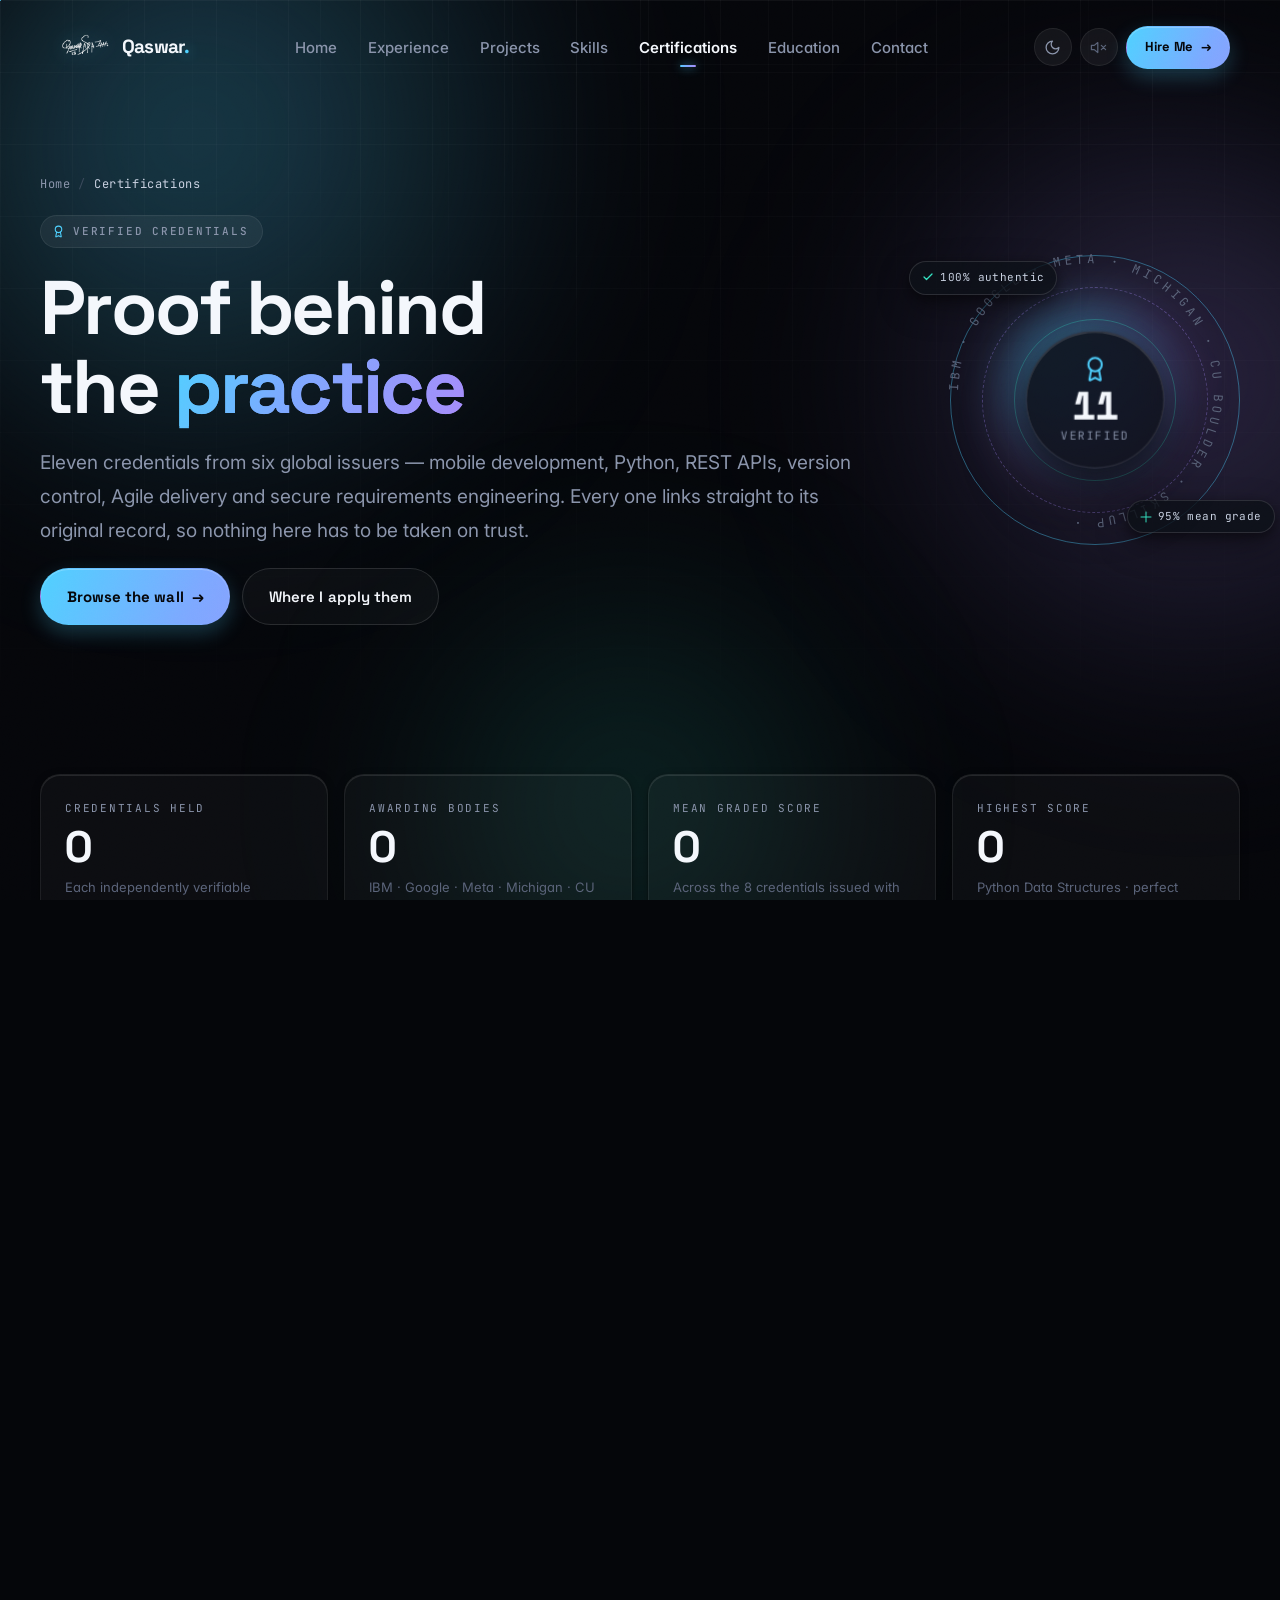
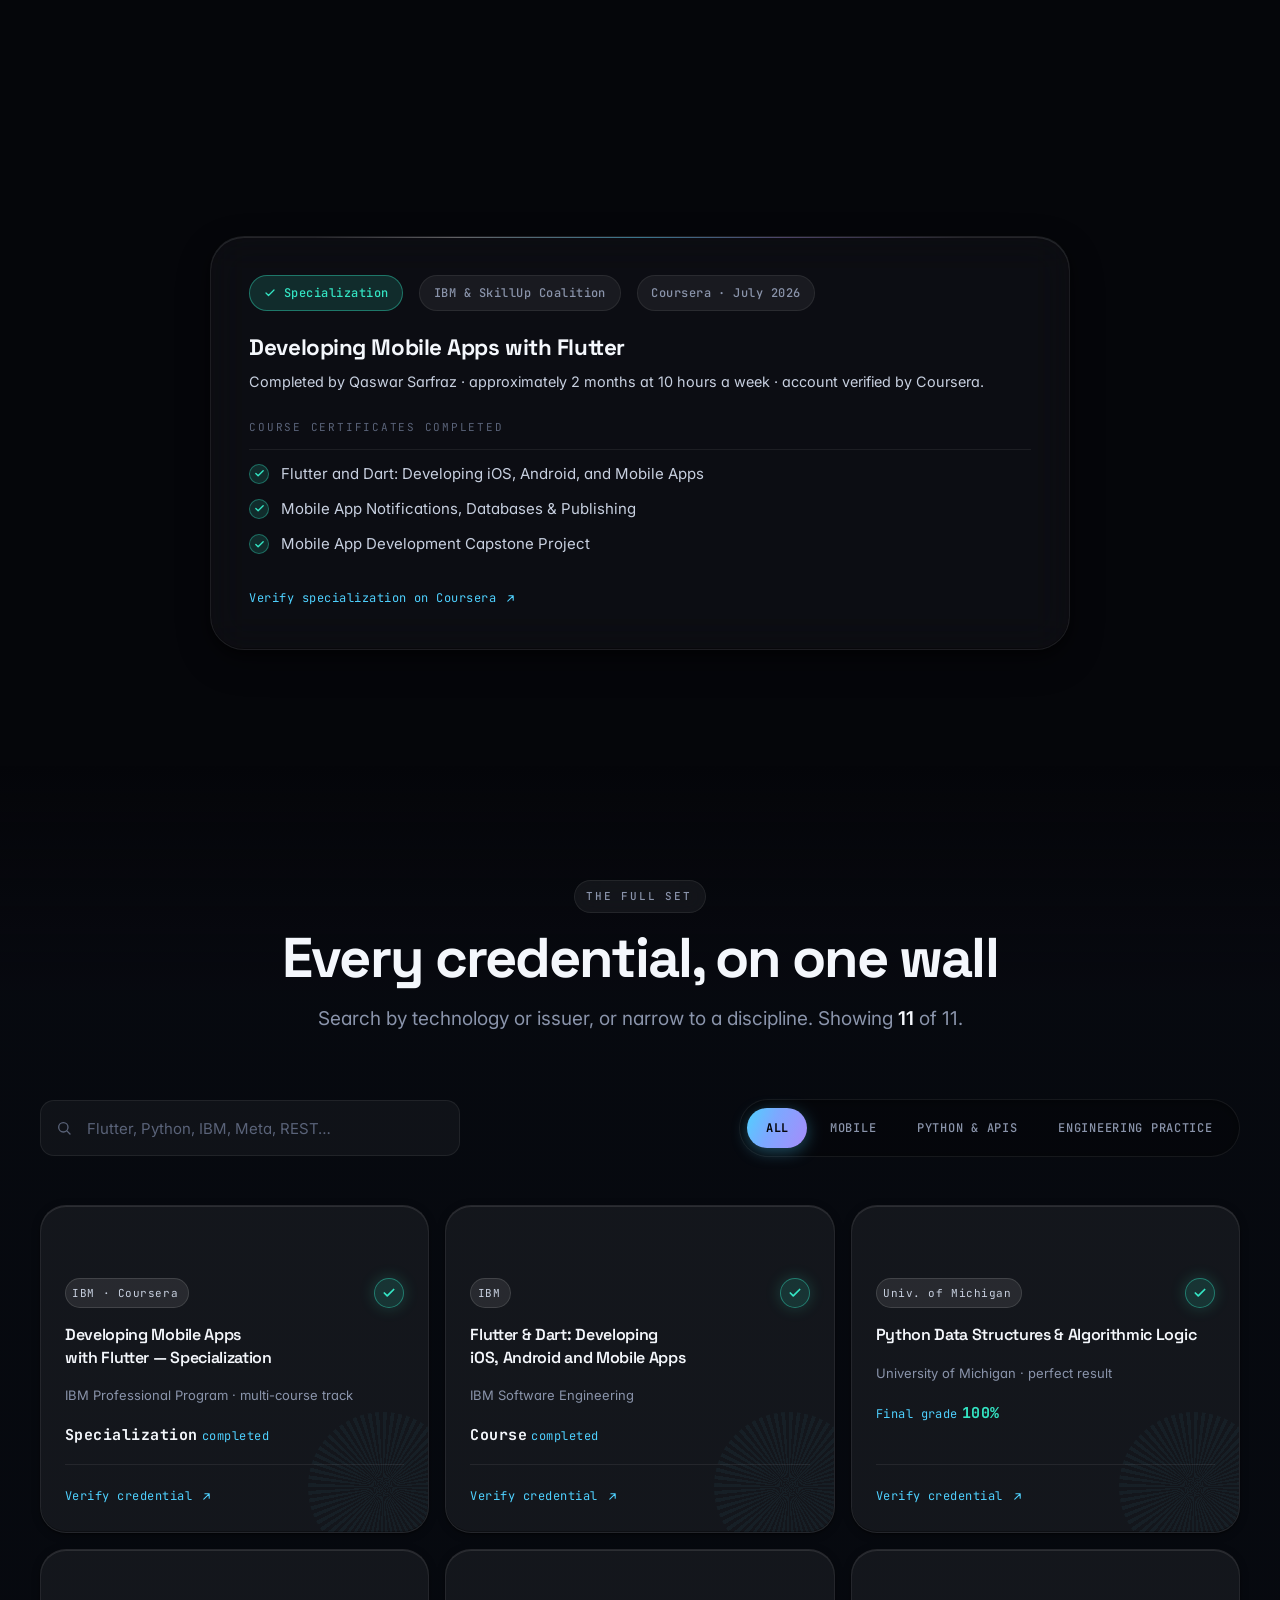
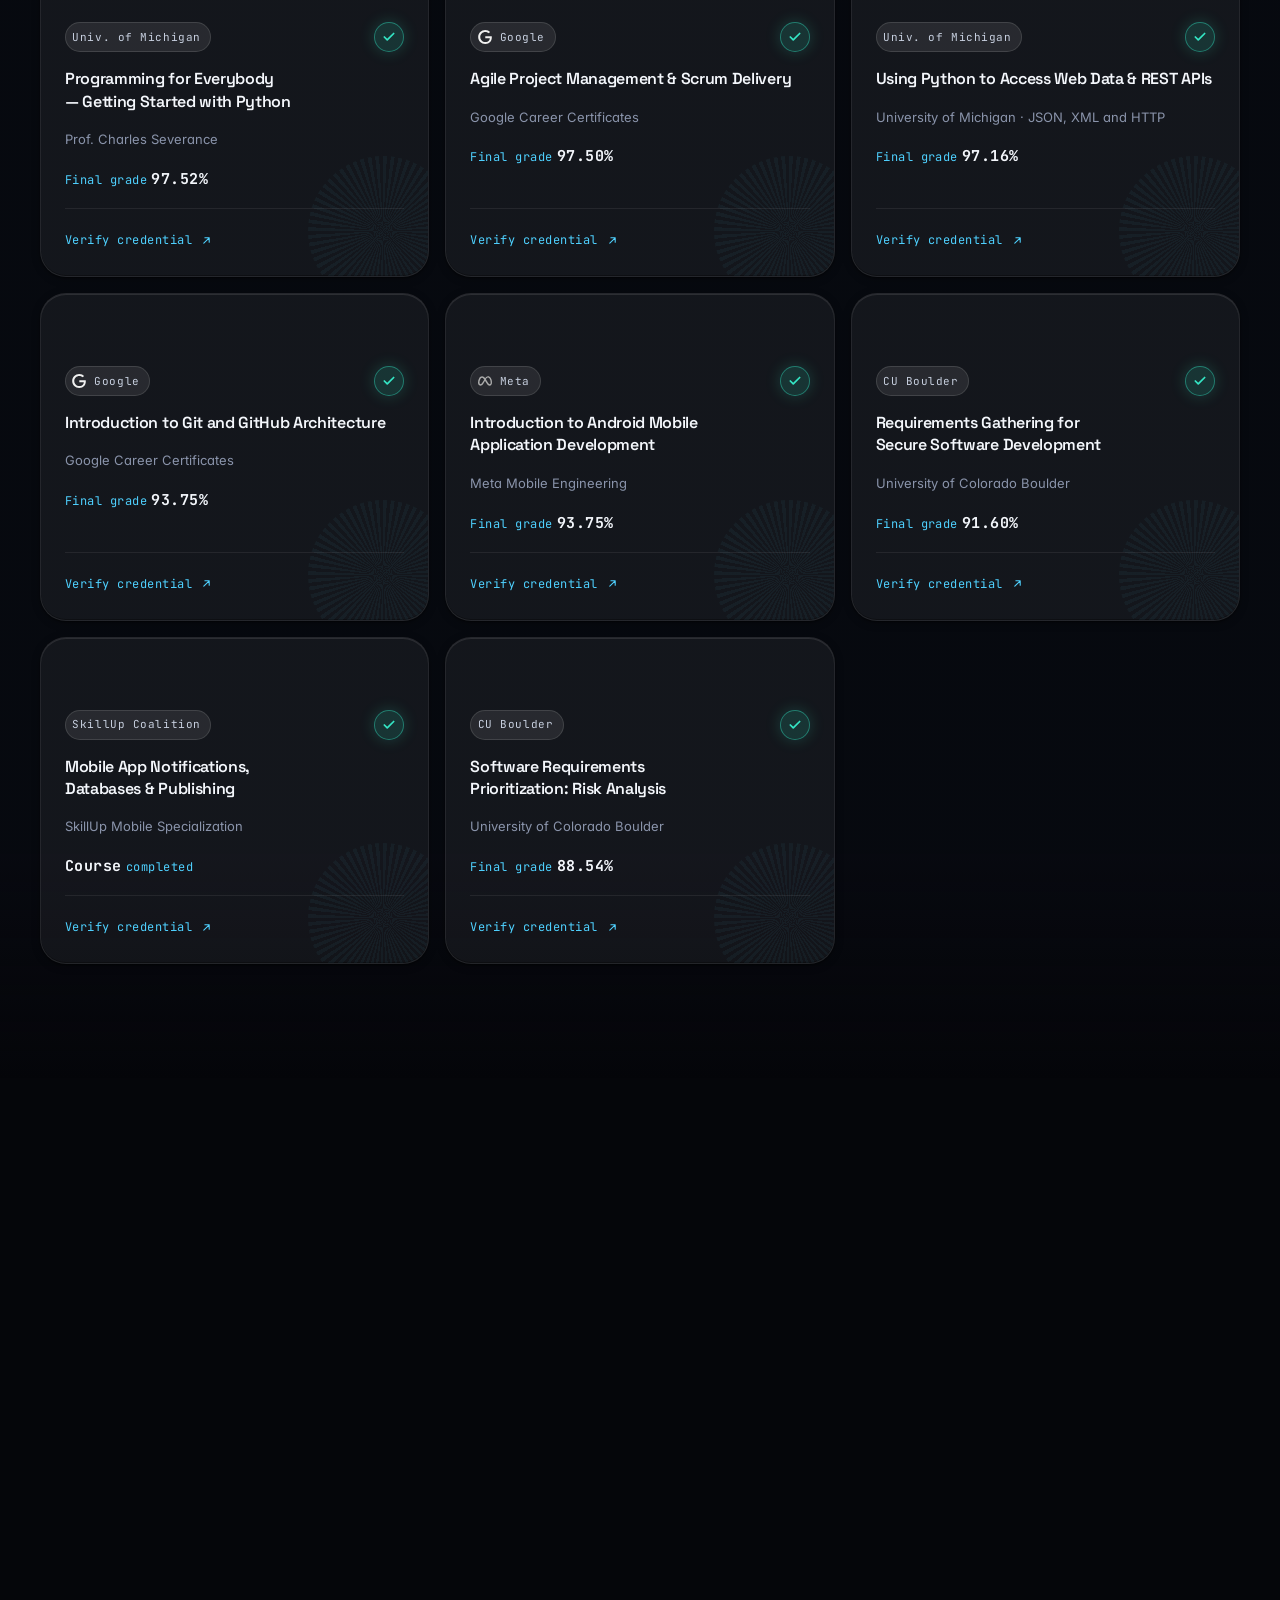
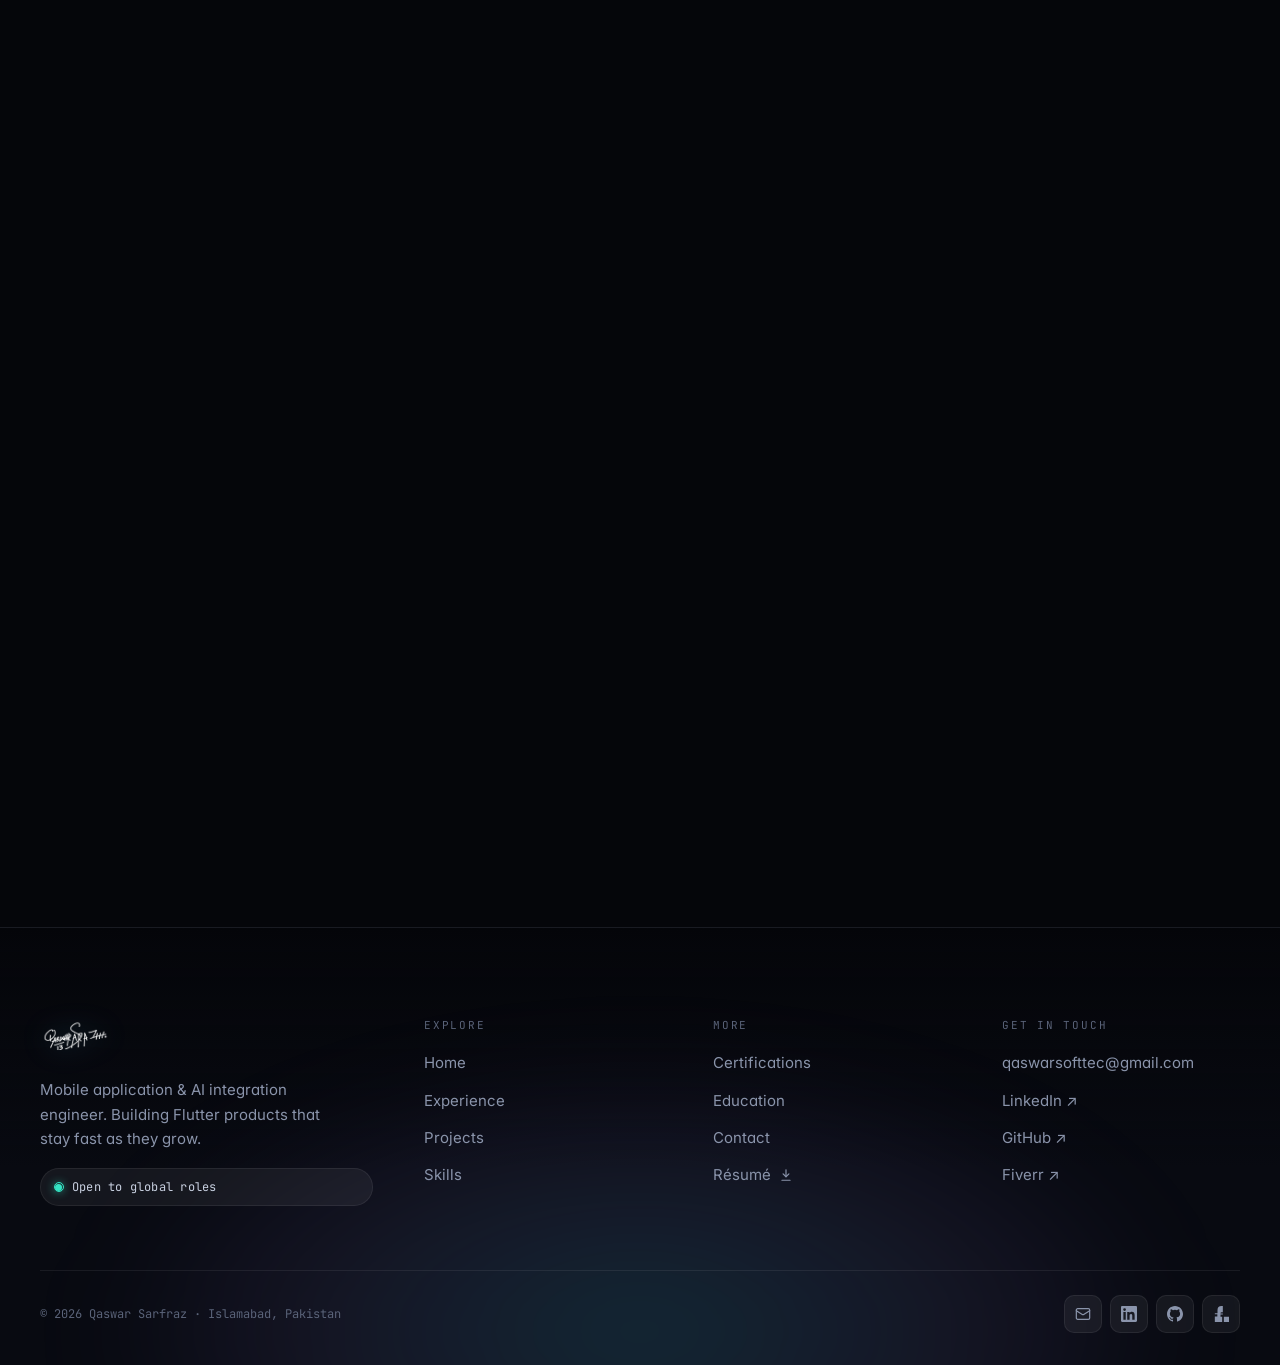
==== commit a36bb772: "feat: add MentorLync project (#03) — independent Flutter consultation app - Add MentorLync as projec" ====
--- a/certifications.html
+++ b/certifications.html
@@ -1,313 +1,844 @@
 <!DOCTYPE html>
-<html lang="en" data-theme="dark">
+<html lang="en" class="no-js" data-theme="dark">
+
 <head>
-  <meta charset="UTF-8"><meta name="viewport" content="width=device-width, initial-scale=1.0">
-  <title>Qaswar Sarfraz — Flutter Developer & AI Engineer | Islamabad</title>
-  <meta name="description" content="Qaswar Sarfraz — Flutter Developer and AI Engineer based in Islamabad. Building production mobile apps with real AI integration. Available July 2026.">
-  <!-- ✏️ FONTS — Change in config.js font-display/font-body vars -->
+  <meta charset="UTF-8">
+  <meta name="viewport" content="width=device-width, initial-scale=1.0">
+  <title>Certifications — Qaswar Sarfraz | 11 Verified Credentials</title>
+  <meta name="description" content="11 verified certifications from IBM, Google, Meta, University of Michigan, CU Boulder and SkillUp — Flutter, Dart, Python, REST APIs, Git and Agile delivery. Every credential links to its original record.">
+  <meta name="author" content="Qaswar Sarfraz">
+  <meta name="robots" content="index, follow">
+  <link rel="canonical" href="https://qaswarsarfraz.vercel.app/certifications.html">
+
+  <meta property="og:type" content="website">
+  <meta property="og:url" content="https://qaswarsarfraz.vercel.app/certifications.html">
+  <meta property="og:title" content="Certifications — Qaswar Sarfraz | 11 Verified Credentials">
+  <meta property="og:description" content="Verified credentials in Flutter, Dart, Python, REST APIs, Git and Agile from six global issuers — 95% mean grade.">
+  <meta property="og:image" content="https://qaswarsarfraz.vercel.app/assets/og-image.png">
+  <meta property="og:site_name" content="Qaswar Sarfraz Portfolio">
+
+  <meta name="twitter:card" content="summary_large_image">
+  <meta name="twitter:title" content="Certifications — Qaswar Sarfraz">
+  <meta name="twitter:description" content="11 verified credentials from IBM, Google, Meta, Michigan, CU Boulder and SkillUp.">
+  <meta name="twitter:image" content="https://qaswarsarfraz.vercel.app/assets/og-image.png">
+
+  <link rel="icon" type="image/svg+xml" href="assets/favicon.svg">
+  <link rel="icon" type="image/png" sizes="32x32" href="assets/favicon-32.png">
+  <link rel="apple-touch-icon" href="assets/apple-touch-icon.png">
+  <link rel="manifest" href="site.webmanifest">
+  <meta name="theme-color" content="#05060A">
+
+  <script>
+    (function () {
+      try {
+        document.documentElement.setAttribute('data-theme', localStorage.getItem('qs-theme') || 'dark');
+      } catch (e) { /* private mode — keep the default */ }
+    })();
+  </script>
+
   <link rel="preconnect" href="https://fonts.googleapis.com">
   <link rel="preconnect" href="https://fonts.gstatic.com" crossorigin>
-  <link href="https://fonts.googleapis.com/css2?family=Outfit:wght@300;400;500;600;700;800;900&family=Inter:wght@300;400;500;600;700&family=JetBrains+Mono:wght@400;500&display=swap" rel="stylesheet">
-  <!-- CSS -->
-  <link rel="stylesheet" href="tokens.css">
-  <link rel="stylesheet" href="base.css">
-  <link rel="stylesheet" href="nav.css">
-  <link rel="stylesheet" href="pages.css">
+  <link href="https://fonts.googleapis.com/css2?family=Space+Grotesk:wght@400;500;600;700&family=Inter:wght@300;400;500;600;700&family=JetBrains+Mono:wght@400;500;600&display=swap" rel="stylesheet">
+
+  <link rel="stylesheet" href="css/tokens.css">
+  <link rel="stylesheet" href="css/base.css">
+  <link rel="stylesheet" href="css/layout.css">
+  <link rel="stylesheet" href="css/components.css">
+  <link rel="stylesheet" href="css/fx.css">
+  <link rel="stylesheet" href="css/pages.css">
+  <link rel="stylesheet" href="css/premium-pages.css">
+
+  <script type="application/ld+json">
+  {
+    "@context": "https://schema.org",
+    "@type": "CollectionPage",
+    "name": "Certifications — Qaswar Sarfraz",
+    "description": "11 verified industry credentials in Flutter, Dart, Python, REST APIs, Git and Agile delivery.",
+    "url": "https://qaswarsarfraz.vercel.app/certifications.html",
+    "about": {
+      "@type": "Person",
+      "name": "Qaswar Sarfraz",
+      "hasCredential": [
+        { "@type": "EducationalOccupationalCredential", "name": "Developing Mobile Apps with Flutter Specialization", "recognizedBy": { "@type": "Organization", "name": "IBM" } },
+        { "@type": "EducationalOccupationalCredential", "name": "Python Data Structures", "recognizedBy": { "@type": "Organization", "name": "University of Michigan" } },
+        { "@type": "EducationalOccupationalCredential", "name": "Agile Project Management", "recognizedBy": { "@type": "Organization", "name": "Google" } },
+        { "@type": "EducationalOccupationalCredential", "name": "Introduction to Android Mobile Application Development", "recognizedBy": { "@type": "Organization", "name": "Meta" } }
+      ]
+    }
+  }
+  </script>
 </head>
+
 <body data-page="certs">
-<!-- ═══════════════════ NAVIGATION ═══════════════════ -->
-<div id="progress-bar"></div>
-<a href="#main" class="skip-link">Skip to content</a>
-
-<nav id="navbar" role="navigation" aria-label="Main navigation">
-  <div class="nav-inner">
-    <a href="index.html" class="nav-logo" aria-label="Qaswar Sarfraz Home">
-      <img src="assets/signaturewhite.png" alt="Qaswar Sarfraz" class="logo-signature logo-signature--white" />
-      <img src="assets/signatureblack.png" alt="Qaswar Sarfraz" class="logo-signature logo-signature--black" />
-      <span>Qaswar<span style="color:var(--clr-accent)">.</span></span>
-    </a>
-    <ul class="nav-links" role="list">
-      <li><a href="index.html"          class="nav-link" data-page="home">Home</a></li>
-      <li><a href="experience.html"     class="nav-link" data-page="experience">Experience</a></li>
-      <li><a href="projects.html"       class="nav-link" data-page="projects">Projects</a></li>
-      <li><a href="skills.html"         class="nav-link" data-page="skills">Skills</a></li>
-      <li><a href="certifications.html" class="nav-link" data-page="certs">Certifications</a></li>
-      <li><a href="education.html"      class="nav-link" data-page="education">Education</a></li>
-      <li><a href="contact.html"        class="nav-link" data-page="contact">Contact</a></li>
+
+  <!-- ══════════ AMBIENT LAYERS ══════════ -->
+  <div class="aurora" aria-hidden="true"><i></i><i></i><i></i></div>
+  <div class="aurora-grid" aria-hidden="true"></div>
+  <canvas id="dust" aria-hidden="true"></canvas>
+  <div class="grain" aria-hidden="true"></div>
+  <div class="curtain" aria-hidden="true"></div>
+  <div class="cursor-dot" aria-hidden="true"></div>
+  <div class="cursor-ring" aria-hidden="true"></div>
+  <div id="progress" aria-hidden="true"></div>
+
+  <a href="#main" class="skip-link">Skip to main content</a>
+
+  <!-- ══════════ NAVIGATION ══════════ -->
+  <nav id="nav" aria-label="Main navigation">
+    <div class="nav-inner">
+      <a href="index.html" class="nav-logo" aria-label="Qaswar Sarfraz — home">
+        <img src="assets/signatureblack.png" alt="" class="nav-sig" width="110" height="52" aria-hidden="true">
+        <span class="nav-name">Qaswar<span class="nav-dot">.</span></span>
+      </a>
+
+      <ul class="nav-links" role="list">
+        <li><a href="index.html"          class="nav-link" data-page="home">Home</a></li>
+        <li><a href="experience.html"     class="nav-link" data-page="experience">Experience</a></li>
+        <li><a href="projects.html"       class="nav-link" data-page="projects">Projects</a></li>
+        <li><a href="skills.html"         class="nav-link" data-page="skills">Skills</a></li>
+        <li><a href="certifications.html" class="nav-link" data-page="certs">Certifications</a></li>
+        <li><a href="education.html"      class="nav-link" data-page="education">Education</a></li>
+        <li><a href="contact.html"        class="nav-link" data-page="contact">Contact</a></li>
+      </ul>
+
+      <div class="nav-actions">
+        <button class="nav-btn" data-theme-toggle type="button" aria-label="Switch theme">
+          <svg class="ico-moon" viewBox="0 0 24 24" fill="none" stroke="currentColor" stroke-width="1.8" stroke-linecap="round" stroke-linejoin="round" aria-hidden="true"><path d="M12 3a6 6 0 0 0 9 9 9 9 0 1 1-9-9Z"/></svg>
+          <svg class="ico-sun" viewBox="0 0 24 24" fill="none" stroke="currentColor" stroke-width="1.8" stroke-linecap="round" stroke-linejoin="round" aria-hidden="true"><circle cx="12" cy="12" r="4"/><path d="M12 2v2M12 20v2M4.9 4.9l1.4 1.4M17.7 17.7l1.4 1.4M2 12h2M20 12h2M4.9 19.1l1.4-1.4M17.7 6.3l1.4-1.4"/></svg>
+        </button>
+
+        <button class="nav-btn" data-sound-toggle type="button" aria-label="Enable interface sound">
+          <svg class="ico-audio" viewBox="0 0 24 24" fill="none" stroke="currentColor" stroke-width="1.8" stroke-linecap="round" stroke-linejoin="round" aria-hidden="true"><path d="M11 5 6 9H2v6h4l5 4V5Z"/><path d="M19.1 4.9a10 10 0 0 1 0 14.2M15.5 8.5a5 5 0 0 1 0 7"/></svg>
+          <svg class="ico-mute" viewBox="0 0 24 24" fill="none" stroke="currentColor" stroke-width="1.8" stroke-linecap="round" stroke-linejoin="round" aria-hidden="true"><path d="M11 5 6 9H2v6h4l5 4V5Z"/><path d="m22 9-6 6M16 9l6 6"/></svg>
+        </button>
+
+        <a href="contact.html" class="btn btn-sm btn-primary nav-cta" data-magnetic="0.2">Hire Me <span class="btn-arrow">→</span></a>
+
+        <button class="burger" id="burger" type="button" aria-label="Open navigation menu" aria-expanded="false" aria-controls="m-menu">
+          <i></i><i></i><i></i>
+        </button>
+      </div>
+    </div>
+  </nav>
+
+  <!-- ══════════ MOBILE MENU ══════════ -->
+  <div class="m-menu" id="m-menu" role="dialog" aria-modal="true" aria-label="Site navigation">
+    <ul class="m-list" role="list">
+      <li><a href="index.html"          class="m-link" data-page="home"       style="--i:0"><span class="m-num">01</span> Home</a></li>
+      <li><a href="experience.html"     class="m-link" data-page="experience" style="--i:1"><span class="m-num">02</span> Experience</a></li>
+      <li><a href="projects.html"       class="m-link" data-page="projects"   style="--i:2"><span class="m-num">03</span> Projects</a></li>
+      <li><a href="skills.html"         class="m-link" data-page="skills"     style="--i:3"><span class="m-num">04</span> Skills</a></li>
+      <li><a href="certifications.html" class="m-link" data-page="certs"      style="--i:4"><span class="m-num">05</span> Certifications</a></li>
+      <li><a href="education.html"      class="m-link" data-page="education"  style="--i:5"><span class="m-num">06</span> Education</a></li>
+      <li><a href="contact.html"        class="m-link" data-page="contact"    style="--i:6"><span class="m-num">07</span> Contact</a></li>
     </ul>
-    <button id="themeToggle" class="theme-toggle" aria-label="Toggle theme">🌙</button>
-    <a href="contact.html" class="btn btn-primary btn-sm nav-cta">Hire Me →</a>
-    <button class="hamburger" id="hamburger" aria-label="Toggle menu" aria-expanded="false">
-      <span></span><span></span><span></span>
-    </button>
+
+    <div class="m-foot">
+      <a href="contact.html" class="btn btn-primary btn-full">Start a conversation <span class="btn-arrow">→</span></a>
+      <div class="m-socials">
+        <a href="mailto:qaswarsofttec@gmail.com" class="m-social" aria-label="Email Qaswar">
+          <svg class="ico-sm" viewBox="0 0 24 24" fill="none" stroke="currentColor" stroke-width="1.8" stroke-linecap="round" stroke-linejoin="round" aria-hidden="true"><rect width="20" height="16" x="2" y="4" rx="2"/><path d="m22 7-8.97 5.7a1.94 1.94 0 0 1-2.06 0L2 7"/></svg>
+        </a>
+        <a href="https://linkedin.com/in/qaswar-sarfraz-051111313" target="_blank" rel="noopener noreferrer me" class="m-social" aria-label="Qaswar on LinkedIn">
+          <svg class="ico-sm" viewBox="0 0 24 24" fill="currentColor" aria-hidden="true"><path d="M20.45 20.45h-3.55v-5.57c0-1.33-.03-3.04-1.85-3.04-1.86 0-2.14 1.45-2.14 2.94v5.67H9.35V9h3.41v1.56h.05c.48-.9 1.64-1.85 3.37-1.85 3.6 0 4.27 2.37 4.27 5.46v6.28ZM5.34 7.43a2.06 2.06 0 1 1 0-4.13 2.06 2.06 0 0 1 0 4.13Zm1.78 13.02H3.56V9h3.56v11.45ZM22.22 0H1.77C.79 0 0 .77 0 1.73v20.54C0 23.23.79 24 1.77 24h20.45c.98 0 1.78-.77 1.78-1.73V1.73C24 .77 23.2 0 22.22 0Z"/></svg>
+        </a>
+        <a href="https://github.com/QaswarSarfrazcodes" target="_blank" rel="noopener noreferrer me" class="m-social" aria-label="Qaswar on GitHub">
+          <svg class="ico-sm" viewBox="0 0 24 24" fill="currentColor" aria-hidden="true"><path d="M12 0C5.37 0 0 5.37 0 12c0 5.3 3.44 9.8 8.21 11.39.6.11.79-.26.79-.58v-2.23c-3.34.73-4.03-1.42-4.03-1.42-.55-1.38-1.34-1.75-1.34-1.75-1.08-.75.09-.73.09-.73 1.2.08 1.84 1.24 1.84 1.24 1.07 1.83 2.81 1.3 3.49 1 .11-.78.42-1.31.76-1.61-2.67-.3-5.47-1.33-5.47-5.93 0-1.31.47-2.38 1.24-3.22-.13-.3-.54-1.52.11-3.18 0 0 1.01-.32 3.3 1.23a11.5 11.5 0 0 1 6.01 0c2.29-1.55 3.3-1.23 3.3-1.23.65 1.66.24 2.88.12 3.18.77.84 1.23 1.91 1.23 3.22 0 4.61-2.81 5.62-5.48 5.92.43.37.82 1.1.82 2.22v3.29c0 .32.19.7.8.58C20.57 21.8 24 17.3 24 12c0-6.63-5.37-12-12-12Z"/></svg>
+        </a>
+      </div>
+    </div>
   </div>
-</nav>
-
-<!-- MOBILE MENU -->
-<div class="mobile-menu" id="mobileMenu" role="dialog" aria-modal="true" aria-label="Navigation">
-  <button class="mobile-close" id="mobileClose" aria-label="Close menu">✕</button>
-  <ul role="list" style="text-align:center;">
-    <li><a href="index.html"          class="mobile-link" data-page="home">Home</a></li>
-    <li><a href="experience.html"     class="mobile-link" data-page="experience">Experience</a></li>
-    <li><a href="projects.html"       class="mobile-link" data-page="projects">Projects</a></li>
-    <li><a href="skills.html"         class="mobile-link" data-page="skills">Skills</a></li>
-    <li><a href="certifications.html" class="mobile-link" data-page="certs">Certifications</a></li>
-    <li><a href="education.html"      class="mobile-link" data-page="education">Education</a></li>
-    <li><a href="contact.html"        class="mobile-link" data-page="contact">Contact</a></li>
-  </ul>
-  <div class="mobile-menu-bottom">
-    <a href="mailto:qaswarsofttec@gmail.com" class="mobile-social-btn" aria-label="Email">✉</a>
-    <a href="https://linkedin.com/in/qaswar-sarfraz-051111313" target="_blank" rel="noopener" class="mobile-social-btn" aria-label="LinkedIn">in</a>
-    <a href="https://github.com/QaswarSarfrazcodes" target="_blank" rel="noopener" class="mobile-social-btn" aria-label="GitHub">
-      <svg width="15" height="15" viewBox="0 0 24 24" fill="currentColor"><path d="M12 0C5.374 0 0 5.373 0 12c0 5.302 3.438 9.8 8.207 11.387.599.111.793-.261.793-.577v-2.234c-3.338.726-4.033-1.416-4.033-1.416-.546-1.387-1.333-1.756-1.333-1.756-1.089-.745.083-.729.083-.729 1.205.084 1.839 1.237 1.839 1.237 1.07 1.834 2.807 1.304 3.492.997.107-.775.418-1.305.762-1.604-2.665-.305-5.467-1.334-5.467-5.931 0-1.311.469-2.381 1.236-3.221-.124-.303-.535-1.524.117-3.176 0 0 1.008-.322 3.301 1.23A11.509 11.509 0 0112 5.803c1.02.005 2.047.138 3.006.404 2.291-1.552 3.297-1.23 3.297-1.23.653 1.653.242 2.874.118 3.176.77.84 1.235 1.911 1.235 3.221 0 4.609-2.807 5.624-5.479 5.921.43.372.823 1.102.823 2.222v3.293c0 .319.192.694.801.576C20.566 21.797 24 17.3 24 12c0-6.627-5.373-12-12-12z"/></svg>
-    </a>
-    <a href="https://www.fiverr.com/s/gDerbGL" target="_blank" rel="noopener noreferrer me"
-      class="mobile-social-btn" aria-label="Qaswar on Fiverr" style="display:inline-flex;align-items:center;justify-content:center;">
-      <svg width="15" height="15" viewBox="0 0 508.02 508.02" fill="none" xmlns="http://www.w3.org/2000/svg" aria-hidden="true" style="width:15px;height:15px;">
-        <circle cx="254.01" cy="254.01" r="254.01" fill="#1dbf73"/>
-        <circle cx="315.97" cy="162.19" r="26.87" fill="#fff"/>
-        <path d="M345.87,207.66h-123V199.6c0-15.83,15.83-16.13,23.89-16.13,9.25,0,13.44.9,13.44.9v-43.6a155.21,155.21,0,0,0-19.71-1.19c-25.68,0-73.16,7.16-73.16,61.51V208h-22.4v40.31h22.4v85.1h-20.9v40.31H247.34V333.37H222.85v-85.1H290v85.1H269.13v40.31h97.65V333.37H345.87Z" transform="translate(-1.83 -0.98)" fill="#fff"/>
-      </svg>
-    </a>
-    <button id="themeToggleMobile" class="mobile-social-btn" aria-label="Toggle theme">🌙</button>
+
+  <main id="main">
+
+    <!-- ══════════════════════════════════════════════════
+         PAGE HERO — copy beside a 3D verification seal
+         ══════════════════════════════════════════════════ -->
+    <div class="page-hero">
+      <div class="container">
+        <div class="hero-split">
+
+          <div class="page-hero-inner">
+            <nav class="breadcrumb" aria-label="Breadcrumb" data-reveal="up">
+              <a href="index.html">Home</a><span class="sep">/</span><span aria-current="page">Certifications</span>
+            </nav>
+
+            <div class="eyebrow" data-reveal="up" data-reveal-delay="60">
+              <svg viewBox="0 0 24 24" fill="none" stroke="currentColor" stroke-width="2" stroke-linecap="round" stroke-linejoin="round" aria-hidden="true"><path d="m15.48 12.89 1.51 8.53a.5.5 0 0 1-.73.5L12 19.68l-4.26 2.23a.5.5 0 0 1-.73-.5l1.51-8.52"/><circle cx="12" cy="8" r="6"/></svg>
+              Verified credentials
+            </div>
+
+            <h1 class="page-title" data-split>Proof behind<br>the <span class="accent">practice</span></h1>
+
+            <p class="page-desc" data-reveal="up" data-reveal-delay="180">
+              Eleven credentials from six global issuers — mobile development,
+              Python, REST APIs, version control, Agile delivery and secure
+              requirements engineering. Every one links straight to its original
+              record, so nothing here has to be taken on trust.
+            </p>
+
+            <div class="btn-row" data-reveal="up" data-reveal-delay="240">
+              <a href="#wall" class="btn btn-primary" data-magnetic="0.2">Browse the wall <span class="btn-arrow">→</span></a>
+              <a href="skills.html" class="btn btn-outline">Where I apply them</a>
+            </div>
+          </div>
+
+          <!-- ── 3D SEAL ── -->
+          <div class="orn" data-reveal="scale" data-reveal-delay="220" aria-hidden="true">
+            <span class="orn-ring orn-ring--a"></span>
+            <span class="orn-ring orn-ring--b"></span>
+            <span class="orn-ring orn-ring--c"></span>
+
+            <svg class="emblem-arc" viewBox="0 0 200 200">
+              <defs>
+                <path id="seal-arc" d="M100,100 m-88,0 a88,88 0 1,1 176,0 a88,88 0 1,1 -176,0"></path>
+              </defs>
+              <text>
+                <textPath href="#seal-arc" startOffset="0">
+                  IBM · GOOGLE · META · MICHIGAN · CU BOULDER · SKILLUP ·
+                </textPath>
+              </text>
+            </svg>
+
+            <span class="orn-core">
+              <svg viewBox="0 0 24 24" fill="none" stroke="currentColor" stroke-width="1.8" stroke-linecap="round" stroke-linejoin="round"><path d="m15.48 12.89 1.51 8.53a.5.5 0 0 1-.73.5L12 19.68l-4.26 2.23a.5.5 0 0 1-.73-.5l1.51-8.52"/><circle cx="12" cy="8" r="6"/></svg>
+              <span class="orn-val">11</span>
+              <span class="orn-lbl">Verified</span>
+            </span>
+
+            <span class="orn-chip orn-chip--tl">
+              <svg viewBox="0 0 24 24" fill="none" stroke="currentColor" stroke-width="2.5" stroke-linecap="round" stroke-linejoin="round"><polyline points="20 6 9 17 4 12"/></svg>
+              100% authentic
+            </span>
+
+            <span class="orn-chip orn-chip--br">
+              <svg viewBox="0 0 24 24" fill="none" stroke="currentColor" stroke-width="2" stroke-linecap="round" stroke-linejoin="round"><path d="M12 2v20M2 12h20"/></svg>
+              95% mean grade
+            </span>
+          </div>
+
+        </div>
+      </div>
+    </div>
+
+    <!-- ══════════════════════════════════════════════════
+         METRICS
+         ══════════════════════════════════════════════════ -->
+    <div class="section section--tight">
+      <div class="container">
+        <div class="metric-grid" data-stagger data-reveal="up">
+          <div class="metric">
+            <span class="metric-lbl">Credentials held</span>
+            <span class="metric-val" data-count="11">0</span>
+            <span class="metric-sub">Each independently verifiable</span>
+          </div>
+          <div class="metric">
+            <span class="metric-lbl">Awarding bodies</span>
+            <span class="metric-val" data-count="6">0</span>
+            <span class="metric-sub">IBM · Google · Meta · Michigan · CU Boulder · SkillUp</span>
+          </div>
+          <div class="metric">
+            <span class="metric-lbl">Mean graded score</span>
+            <span class="metric-val" data-count="95">0</span>
+            <span class="metric-sub">Across the 8 credentials issued with a grade</span>
+          </div>
+          <div class="metric">
+            <span class="metric-lbl">Highest score</span>
+            <span class="metric-val" data-count="100">0</span>
+            <span class="metric-sub">Python Data Structures · perfect result</span>
+          </div>
+        </div>
+      </div>
+    </div>
+
+    <!-- ══════════════════════════════════════════════════
+         ISSUER RAIL
+         ══════════════════════════════════════════════════ -->
+    <section class="section section--tight" aria-labelledby="issuers-heading">
+      <div class="container">
+        <div class="sect-head sect-head--center" data-reveal="up">
+          <div class="eyebrow">Awarding bodies</div>
+          <h2 class="sect-title" id="issuers-heading">Who signed off</h2>
+          <div class="title-rule" aria-hidden="true"></div>
+        </div>
+
+        <div class="issuer-rail" data-stagger data-reveal="up">
+          <span class="issuer-plate">IBM <b>2</b></span>
+          <span class="issuer-plate">Univ. of Michigan <b>3</b></span>
+          <span class="issuer-plate"><img src="assets/icons/tech/google.svg" alt="" loading="lazy">Google <b>2</b></span>
+          <span class="issuer-plate"><img src="assets/icons/tech/meta.svg" alt="" loading="lazy">Meta <b>1</b></span>
+          <span class="issuer-plate">CU Boulder <b>2</b></span>
+          <span class="issuer-plate">SkillUp Coalition <b>1</b></span>
+          <span class="issuer-plate"><img src="assets/icons/tech/coursera.svg" alt="" loading="lazy">Delivered via Coursera</span>
+        </div>
+      </div>
+    </section>
+
+    <!-- ══════════════════════════════════════════════════
+         FLUTTER SPECIALIZATION HIGHLIGHT
+         ══════════════════════════════════════════════════ -->
+    <section class="section" aria-labelledby="spec-heading">
+      <div class="container container--narrow">
+        <div class="sect-head sect-head--center" data-reveal="up">
+          <div class="eyebrow">
+            <svg viewBox="0 0 24 24" fill="none" stroke="currentColor" stroke-width="2" stroke-linecap="round" stroke-linejoin="round" aria-hidden="true"><path d="m15.48 12.89 1.51 8.53a.5.5 0 0 1-.73.5L12 19.68l-4.26 2.23a.5.5 0 0 1-.73-.5l1.51-8.52"/><circle cx="12" cy="8" r="6"/></svg>
+            Specialization certificate
+          </div>
+          <h2 class="sect-title" id="spec-heading">IBM &amp; SkillUp Flutter Specialization</h2>
+          <p class="sect-desc">Completed July 22, 2026 — three-course professional track issued by IBM &amp; SkillUp via Coursera.</p>
+        </div>
+
+        <div class="glass glass--soft" style="padding: clamp(1.5rem, 3vw, 2.5rem)" data-reveal="up">
+
+          <div style="display:flex; flex-wrap:wrap; align-items:center; gap:1rem; margin-bottom:1.5rem;">
+            <span class="pill pill--mint">
+              <svg viewBox="0 0 24 24" fill="none" stroke="currentColor" stroke-width="2.5" stroke-linecap="round" stroke-linejoin="round" style="width:12px;height:12px" aria-hidden="true"><polyline points="20 6 9 17 4 12"/></svg>
+              Specialization
+            </span>
+            <span class="pill">IBM &amp; SkillUp Coalition</span>
+            <span class="pill">Coursera · July 2026</span>
+          </div>
+
+          <h3 style="font-size:clamp(1.1rem,2vw,1.4rem); font-weight:700; margin-bottom:.5rem;">
+            Developing Mobile Apps with Flutter
+          </h3>
+          <p style="color:var(--clr-text-muted); margin-bottom:1.5rem; font-size:.9rem;">
+            Completed by Qaswar Sarfraz · approximately 2 months at 10 hours a week ·
+            account verified by Coursera.
+          </p>
+
+          <div class="tl-sub-title" style="margin-bottom:.75rem;">Course certificates completed</div>
+          <div class="feat-list" style="margin-bottom:1.75rem;">
+            <div class="feat-row">
+              <span class="feat-check" aria-hidden="true"><svg viewBox="0 0 24 24" fill="none" stroke="currentColor" stroke-linecap="round" stroke-linejoin="round"><polyline points="20 6 9 17 4 12"/></svg></span>
+              <span>Flutter and Dart: Developing iOS, Android, and Mobile Apps</span>
+            </div>
+            <div class="feat-row">
+              <span class="feat-check" aria-hidden="true"><svg viewBox="0 0 24 24" fill="none" stroke="currentColor" stroke-linecap="round" stroke-linejoin="round"><polyline points="20 6 9 17 4 12"/></svg></span>
+              <span>Mobile App Notifications, Databases &amp; Publishing</span>
+            </div>
+            <div class="feat-row">
+              <span class="feat-check" aria-hidden="true"><svg viewBox="0 0 24 24" fill="none" stroke="currentColor" stroke-linecap="round" stroke-linejoin="round"><polyline points="20 6 9 17 4 12"/></svg></span>
+              <span>Mobile App Development Capstone Project</span>
+            </div>
+          </div>
+
+          <a href="https://www.coursera.org/account/accomplishments/specialization/PU7GVF86OS87"
+             target="_blank" rel="noopener noreferrer" class="cert-verify" style="display:inline-flex;">
+            Verify specialization on Coursera
+            <svg viewBox="0 0 24 24" fill="none" stroke="currentColor" stroke-width="2" stroke-linecap="round" stroke-linejoin="round" aria-hidden="true"><path d="M7 17 17 7M9 7h8v8"/></svg>
+          </a>
+
+        </div>
+      </div>
+    </section>
+
+    <!-- ══════════════════════════════════════════════════
+         CREDENTIAL WALL
+         ══════════════════════════════════════════════════ -->
+    <section class="section section--alt" id="wall" aria-labelledby="wall-heading">
+      <div class="container">
+
+        <div class="sect-head sect-head--center" data-reveal="up">
+          <div class="eyebrow">The full set</div>
+          <h2 class="sect-title" id="wall-heading">Every credential, on one wall</h2>
+          <p class="sect-desc">
+            Search by technology or issuer, or narrow to a discipline.
+            Showing <b data-search-count>11</b> of 11.
+          </p>
+        </div>
+
+        <!-- ── TOOLBAR ── -->
+        <div class="cert-toolbar" data-reveal="up">
+          <label class="cert-search">
+            <span class="sr-only">Search credentials</span>
+            <svg viewBox="0 0 24 24" fill="none" stroke="currentColor" stroke-width="2" stroke-linecap="round" stroke-linejoin="round" aria-hidden="true"><circle cx="11" cy="11" r="7"/><path d="m21 21-4.3-4.3"/></svg>
+            <input type="search" class="input" data-search="#cert-grid"
+                   placeholder="Flutter, Python, IBM, Meta, REST…" autocomplete="off">
+          </label>
+
+          <div class="filter-rail" data-filter-rail="#cert-grid" role="tablist" aria-label="Filter credentials by discipline">
+            <button class="filter-btn is-active" data-value="all" type="button">All</button>
+            <button class="filter-btn" data-value="mobile" type="button">Mobile</button>
+            <button class="filter-btn" data-value="python" type="button">Python &amp; APIs</button>
+            <button class="filter-btn" data-value="practice" type="button">Engineering practice</button>
+          </div>
+        </div>
+
+        <!-- ── WALL ── -->
+        <div class="cert-grid" id="cert-grid" aria-label="Verified credential wall">
+
+          <!-- 01 · IBM Flutter Specialization -->
+          <article class="cert-card" data-cat="mobile" data-tilt="7" data-reveal="up"
+                   data-keywords="ibm coursera flutter dart specialization mobile ios android professional">
+            <span class="foil" aria-hidden="true"></span>
+            <span class="sheen" aria-hidden="true"></span>
+            <span class="glare" aria-hidden="true"></span>
+
+            <div class="cert-top">
+              <span class="cert-issuer">IBM · Coursera</span>
+              <span class="cert-seal" aria-label="Verified">
+                <svg viewBox="0 0 24 24" fill="none" stroke="currentColor" stroke-linecap="round" stroke-linejoin="round" aria-hidden="true"><polyline points="20 6 9 17 4 12"/></svg>
+              </span>
+            </div>
+
+            <h3 class="cert-title">Developing Mobile Apps with Flutter — Specialization</h3>
+            <p class="cert-org">IBM Professional Program · multi-course track</p>
+            <span class="cert-grade"><b>Specialization</b> completed</span>
+
+            <div class="cert-foot">
+              <a href="https://www.coursera.org/account/accomplishments/specialization/PU7GVF86OS87" target="_blank" rel="noopener noreferrer" class="cert-verify">
+                Verify credential
+                <svg viewBox="0 0 24 24" fill="none" stroke="currentColor" stroke-width="2" stroke-linecap="round" stroke-linejoin="round" aria-hidden="true"><path d="M7 17 17 7M9 7h8v8"/></svg>
+              </a>
+            </div>
+          </article>
+
+          <!-- 02 · IBM Flutter & Dart -->
+          <article class="cert-card" data-cat="mobile" data-tilt="7" data-reveal="up" data-reveal-delay="60"
+                   data-keywords="ibm flutter dart ios android cross platform widgets mobile">
+            <span class="foil" aria-hidden="true"></span>
+            <span class="sheen" aria-hidden="true"></span>
+            <span class="glare" aria-hidden="true"></span>
+
+            <div class="cert-top">
+              <span class="cert-issuer">IBM</span>
+              <span class="cert-seal" aria-label="Verified">
+                <svg viewBox="0 0 24 24" fill="none" stroke="currentColor" stroke-linecap="round" stroke-linejoin="round" aria-hidden="true"><polyline points="20 6 9 17 4 12"/></svg>
+              </span>
+            </div>
+
+            <h3 class="cert-title">Flutter &amp; Dart: Developing iOS, Android and Mobile Apps</h3>
+            <p class="cert-org">IBM Software Engineering</p>
+            <span class="cert-grade"><b>Course</b> completed</span>
+
+            <div class="cert-foot">
+              <a href="https://www.coursera.org/account/accomplishments/records/NBWQHGRFKBWO" target="_blank" rel="noopener noreferrer" class="cert-verify">
+                Verify credential
+                <svg viewBox="0 0 24 24" fill="none" stroke="currentColor" stroke-width="2" stroke-linecap="round" stroke-linejoin="round" aria-hidden="true"><path d="M7 17 17 7M9 7h8v8"/></svg>
+              </a>
+            </div>
+          </article>
+
+          <!-- 03 · Michigan Python Data Structures -->
+          <article class="cert-card" data-cat="python" data-tilt="7" data-reveal="up" data-reveal-delay="120"
+                   data-keywords="michigan python data structures algorithms lists dictionaries perfect score severance">
+            <span class="foil" aria-hidden="true"></span>
+            <span class="sheen" aria-hidden="true"></span>
+            <span class="glare" aria-hidden="true"></span>
+
+            <div class="cert-top">
+              <span class="cert-issuer">Univ. of Michigan</span>
+              <span class="cert-seal" aria-label="Verified">
+                <svg viewBox="0 0 24 24" fill="none" stroke="currentColor" stroke-linecap="round" stroke-linejoin="round" aria-hidden="true"><polyline points="20 6 9 17 4 12"/></svg>
+              </span>
+            </div>
+
+            <h3 class="cert-title">Python Data Structures &amp; Algorithmic Logic</h3>
+            <p class="cert-org">University of Michigan · perfect result</p>
+            <span class="cert-grade cert-grade--peak">Final grade <b>100%</b></span>
+
+            <div class="cert-foot">
+              <a href="https://www.coursera.org/account/accomplishments/records/27T5NW32NZMI" target="_blank" rel="noopener noreferrer" class="cert-verify">
+                Verify credential
+                <svg viewBox="0 0 24 24" fill="none" stroke="currentColor" stroke-width="2" stroke-linecap="round" stroke-linejoin="round" aria-hidden="true"><path d="M7 17 17 7M9 7h8v8"/></svg>
+              </a>
+            </div>
+          </article>
+
+          <!-- 04 · Michigan Programming for Everybody -->
+          <article class="cert-card" data-cat="python" data-tilt="7" data-reveal="up"
+                   data-keywords="michigan python programming for everybody getting started severance fundamentals">
+            <span class="foil" aria-hidden="true"></span>
+            <span class="sheen" aria-hidden="true"></span>
+            <span class="glare" aria-hidden="true"></span>
+
+            <div class="cert-top">
+              <span class="cert-issuer">Univ. of Michigan</span>
+              <span class="cert-seal" aria-label="Verified">
+                <svg viewBox="0 0 24 24" fill="none" stroke="currentColor" stroke-linecap="round" stroke-linejoin="round" aria-hidden="true"><polyline points="20 6 9 17 4 12"/></svg>
+              </span>
+            </div>
+
+            <h3 class="cert-title">Programming for Everybody — Getting Started with Python</h3>
+            <p class="cert-org">Prof. Charles Severance</p>
+            <span class="cert-grade">Final grade <b>97.52%</b></span>
+
+            <div class="cert-foot">
+              <a href="https://www.coursera.org/account/accomplishments/records/BRMT4C5UPVVV" target="_blank" rel="noopener noreferrer" class="cert-verify">
+                Verify credential
+                <svg viewBox="0 0 24 24" fill="none" stroke="currentColor" stroke-width="2" stroke-linecap="round" stroke-linejoin="round" aria-hidden="true"><path d="M7 17 17 7M9 7h8v8"/></svg>
+              </a>
+            </div>
+          </article>
+
+          <!-- 05 · Google Agile -->
+          <article class="cert-card" data-cat="practice" data-tilt="7" data-reveal="up" data-reveal-delay="60"
+                   data-keywords="google agile scrum project management sprints backlog delivery career certificates">
+            <span class="foil" aria-hidden="true"></span>
+            <span class="sheen" aria-hidden="true"></span>
+            <span class="glare" aria-hidden="true"></span>
+
+            <div class="cert-top">
+              <span class="cert-issuer"><img src="assets/icons/tech/google.svg" alt="" loading="lazy">Google</span>
+              <span class="cert-seal" aria-label="Verified">
+                <svg viewBox="0 0 24 24" fill="none" stroke="currentColor" stroke-linecap="round" stroke-linejoin="round" aria-hidden="true"><polyline points="20 6 9 17 4 12"/></svg>
+              </span>
+            </div>
+
+            <h3 class="cert-title">Agile Project Management &amp; Scrum Delivery</h3>
+            <p class="cert-org">Google Career Certificates</p>
+            <span class="cert-grade">Final grade <b>97.50%</b></span>
+
+            <div class="cert-foot">
+              <a href="https://www.coursera.org/account/accomplishments/records/HZ7DGX9HQJGX" target="_blank" rel="noopener noreferrer" class="cert-verify">
+                Verify credential
+                <svg viewBox="0 0 24 24" fill="none" stroke="currentColor" stroke-width="2" stroke-linecap="round" stroke-linejoin="round" aria-hidden="true"><path d="M7 17 17 7M9 7h8v8"/></svg>
+              </a>
+            </div>
+          </article>
+
+          <!-- 06 · Michigan Web Data -->
+          <article class="cert-card" data-cat="python" data-tilt="7" data-reveal="up" data-reveal-delay="120"
+                   data-keywords="michigan python web data rest api json xml scraping requests urllib">
+            <span class="foil" aria-hidden="true"></span>
+            <span class="sheen" aria-hidden="true"></span>
+            <span class="glare" aria-hidden="true"></span>
+
+            <div class="cert-top">
+              <span class="cert-issuer">Univ. of Michigan</span>
+              <span class="cert-seal" aria-label="Verified">
+                <svg viewBox="0 0 24 24" fill="none" stroke="currentColor" stroke-linecap="round" stroke-linejoin="round" aria-hidden="true"><polyline points="20 6 9 17 4 12"/></svg>
+              </span>
+            </div>
+
+            <h3 class="cert-title">Using Python to Access Web Data &amp; REST APIs</h3>
+            <p class="cert-org">University of Michigan · JSON, XML and HTTP</p>
+            <span class="cert-grade">Final grade <b>97.16%</b></span>
+
+            <div class="cert-foot">
+              <a href="https://www.coursera.org/account/accomplishments/records/YMCN388WAEJM" target="_blank" rel="noopener noreferrer" class="cert-verify">
+                Verify credential
+                <svg viewBox="0 0 24 24" fill="none" stroke="currentColor" stroke-width="2" stroke-linecap="round" stroke-linejoin="round" aria-hidden="true"><path d="M7 17 17 7M9 7h8v8"/></svg>
+              </a>
+            </div>
+          </article>
+
+          <!-- 07 · Google Git -->
+          <article class="cert-card" data-cat="practice" data-tilt="7" data-reveal="up"
+                   data-keywords="google git github version control branching merge pull request architecture">
+            <span class="foil" aria-hidden="true"></span>
+            <span class="sheen" aria-hidden="true"></span>
+            <span class="glare" aria-hidden="true"></span>
+
+            <div class="cert-top">
+              <span class="cert-issuer"><img src="assets/icons/tech/google.svg" alt="" loading="lazy">Google</span>
+              <span class="cert-seal" aria-label="Verified">
+                <svg viewBox="0 0 24 24" fill="none" stroke="currentColor" stroke-linecap="round" stroke-linejoin="round" aria-hidden="true"><polyline points="20 6 9 17 4 12"/></svg>
+              </span>
+            </div>
+
+            <h3 class="cert-title">Introduction to Git and GitHub Architecture</h3>
+            <p class="cert-org">Google Career Certificates</p>
+            <span class="cert-grade">Final grade <b>93.75%</b></span>
+
+            <div class="cert-foot">
+              <a href="https://www.coursera.org/account/accomplishments/records/74UQ79AFAVMJ" target="_blank" rel="noopener noreferrer" class="cert-verify">
+                Verify credential
+                <svg viewBox="0 0 24 24" fill="none" stroke="currentColor" stroke-width="2" stroke-linecap="round" stroke-linejoin="round" aria-hidden="true"><path d="M7 17 17 7M9 7h8v8"/></svg>
+              </a>
+            </div>
+          </article>
+
+          <!-- 08 · Meta Android -->
+          <article class="cert-card" data-cat="mobile" data-tilt="7" data-reveal="up" data-reveal-delay="60"
+                   data-keywords="meta android mobile application development kotlin java activities layouts">
+            <span class="foil" aria-hidden="true"></span>
+            <span class="sheen" aria-hidden="true"></span>
+            <span class="glare" aria-hidden="true"></span>
+
+            <div class="cert-top">
+              <span class="cert-issuer"><img src="assets/icons/tech/meta.svg" alt="" loading="lazy">Meta</span>
+              <span class="cert-seal" aria-label="Verified">
+                <svg viewBox="0 0 24 24" fill="none" stroke="currentColor" stroke-linecap="round" stroke-linejoin="round" aria-hidden="true"><polyline points="20 6 9 17 4 12"/></svg>
+              </span>
+            </div>
+
+            <h3 class="cert-title">Introduction to Android Mobile Application Development</h3>
+            <p class="cert-org">Meta Mobile Engineering</p>
+            <span class="cert-grade">Final grade <b>93.75%</b></span>
+
+            <div class="cert-foot">
+              <a href="https://www.coursera.org/account/accomplishments/records/V5MD7ZAPBA2P" target="_blank" rel="noopener noreferrer" class="cert-verify">
+                Verify credential
+                <svg viewBox="0 0 24 24" fill="none" stroke="currentColor" stroke-width="2" stroke-linecap="round" stroke-linejoin="round" aria-hidden="true"><path d="M7 17 17 7M9 7h8v8"/></svg>
+              </a>
+            </div>
+          </article>
+
+          <!-- 09 · CU Boulder Requirements -->
+          <article class="cert-card" data-cat="practice" data-tilt="7" data-reveal="up" data-reveal-delay="120"
+                   data-keywords="colorado boulder requirements gathering secure software development elicitation stakeholders">
+            <span class="foil" aria-hidden="true"></span>
+            <span class="sheen" aria-hidden="true"></span>
+            <span class="glare" aria-hidden="true"></span>
+
+            <div class="cert-top">
+              <span class="cert-issuer">CU Boulder</span>
+              <span class="cert-seal" aria-label="Verified">
+                <svg viewBox="0 0 24 24" fill="none" stroke="currentColor" stroke-linecap="round" stroke-linejoin="round" aria-hidden="true"><polyline points="20 6 9 17 4 12"/></svg>
+              </span>
+            </div>
+
+            <h3 class="cert-title">Requirements Gathering for Secure Software Development</h3>
+            <p class="cert-org">University of Colorado Boulder</p>
+            <span class="cert-grade">Final grade <b>91.60%</b></span>
+
+            <div class="cert-foot">
+              <a href="https://www.coursera.org/account/accomplishments/records/G2AP9DDWM7VL" target="_blank" rel="noopener noreferrer" class="cert-verify">
+                Verify credential
+                <svg viewBox="0 0 24 24" fill="none" stroke="currentColor" stroke-width="2" stroke-linecap="round" stroke-linejoin="round" aria-hidden="true"><path d="M7 17 17 7M9 7h8v8"/></svg>
+              </a>
+            </div>
+          </article>
+
+          <!-- 10 · SkillUp Mobile -->
+          <article class="cert-card" data-cat="mobile" data-tilt="7" data-reveal="up"
+                   data-keywords="skillup coalition mobile app notifications databases publishing play store release">
+            <span class="foil" aria-hidden="true"></span>
+            <span class="sheen" aria-hidden="true"></span>
+            <span class="glare" aria-hidden="true"></span>
+
+            <div class="cert-top">
+              <span class="cert-issuer">SkillUp Coalition</span>
+              <span class="cert-seal" aria-label="Verified">
+                <svg viewBox="0 0 24 24" fill="none" stroke="currentColor" stroke-linecap="round" stroke-linejoin="round" aria-hidden="true"><polyline points="20 6 9 17 4 12"/></svg>
+              </span>
+            </div>
+
+            <h3 class="cert-title">Mobile App Notifications, Databases &amp; Publishing</h3>
+            <p class="cert-org">SkillUp Mobile Specialization</p>
+            <span class="cert-grade"><b>Course</b> completed</span>
+
+            <div class="cert-foot">
+              <a href="https://www.coursera.org/account/accomplishments/records/CO86NACQFFH6" target="_blank" rel="noopener noreferrer" class="cert-verify">
+                Verify credential
+                <svg viewBox="0 0 24 24" fill="none" stroke="currentColor" stroke-width="2" stroke-linecap="round" stroke-linejoin="round" aria-hidden="true"><path d="M7 17 17 7M9 7h8v8"/></svg>
+              </a>
+            </div>
+          </article>
+
+          <!-- 11 · CU Boulder Risk -->
+          <article class="cert-card" data-cat="practice" data-tilt="7" data-reveal="up" data-reveal-delay="60"
+                   data-keywords="colorado boulder software requirements prioritization risk analysis tradeoffs">
+            <span class="foil" aria-hidden="true"></span>
+            <span class="sheen" aria-hidden="true"></span>
+            <span class="glare" aria-hidden="true"></span>
+
+            <div class="cert-top">
+              <span class="cert-issuer">CU Boulder</span>
+              <span class="cert-seal" aria-label="Verified">
+                <svg viewBox="0 0 24 24" fill="none" stroke="currentColor" stroke-linecap="round" stroke-linejoin="round" aria-hidden="true"><polyline points="20 6 9 17 4 12"/></svg>
+              </span>
+            </div>
+
+            <h3 class="cert-title">Software Requirements Prioritization: Risk Analysis</h3>
+            <p class="cert-org">University of Colorado Boulder</p>
+            <span class="cert-grade">Final grade <b>88.54%</b></span>
+
+            <div class="cert-foot">
+              <a href="https://www.coursera.org/account/accomplishments/records/1KX0CWZVICT2" target="_blank" rel="noopener noreferrer" class="cert-verify">
+                Verify credential
+                <svg viewBox="0 0 24 24" fill="none" stroke="currentColor" stroke-width="2" stroke-linecap="round" stroke-linejoin="round" aria-hidden="true"><path d="M7 17 17 7M9 7h8v8"/></svg>
+              </a>
+            </div>
+          </article>
+
+          <!-- ── EMPTY STATE ── -->
+          <div class="search-empty" id="search-empty" hidden>
+            <span class="search-empty-icon" aria-hidden="true">
+              <svg class="ico-md" viewBox="0 0 24 24" fill="none" stroke="currentColor" stroke-width="1.8" stroke-linecap="round" stroke-linejoin="round"><circle cx="11" cy="11" r="7"/><path d="m21 21-4.3-4.3"/></svg>
+            </span>
+            <h3 class="card-title">No credential matches that</h3>
+            <p class="card-desc">Try a broader term — <em>Flutter</em>, <em>Python</em>, <em>Git</em> or an issuer name.</p>
+          </div>
+
+        </div>
+      </div>
+    </section>
+
+    <!-- ══════════════════════════════════════════════════
+         GRADE LADDER
+         ══════════════════════════════════════════════════ -->
+    <section class="section" aria-labelledby="ladder-heading">
+      <div class="container container--narrow">
+        <div class="sect-head sect-head--center" data-reveal="up">
+          <div class="eyebrow">Graded results</div>
+          <h2 class="sect-title" id="ladder-heading">The scores, unrounded</h2>
+          <p class="sect-desc">
+            Eight of the eleven credentials were issued with a numeric grade.
+            All eight are below, exactly as awarded.
+          </p>
+        </div>
+
+        <div class="glass glass--soft" style="padding: clamp(1.5rem, 3vw, 2.5rem)" data-reveal="up">
+          <div class="ladder">
+            <div class="ladder-row ladder-row--peak" style="--v: 100">
+              <span class="ladder-name">Python Data Structures <small>Univ. of Michigan</small></span>
+              <span class="ladder-track"><i class="ladder-fill"></i></span>
+              <span class="ladder-val">100.0</span>
+            </div>
+            <div class="ladder-row" style="--v: 97.52">
+              <span class="ladder-name">Programming for Everybody <small>Univ. of Michigan</small></span>
+              <span class="ladder-track"><i class="ladder-fill"></i></span>
+              <span class="ladder-val">97.5</span>
+            </div>
+            <div class="ladder-row" style="--v: 97.5">
+              <span class="ladder-name">Agile Project Management <small>Google</small></span>
+              <span class="ladder-track"><i class="ladder-fill"></i></span>
+              <span class="ladder-val">97.5</span>
+            </div>
+            <div class="ladder-row" style="--v: 97.16">
+              <span class="ladder-name">Python for Web Data &amp; REST <small>Univ. of Michigan</small></span>
+              <span class="ladder-track"><i class="ladder-fill"></i></span>
+              <span class="ladder-val">97.2</span>
+            </div>
+            <div class="ladder-row" style="--v: 93.75">
+              <span class="ladder-name">Git &amp; GitHub Architecture <small>Google</small></span>
+              <span class="ladder-track"><i class="ladder-fill"></i></span>
+              <span class="ladder-val">93.8</span>
+            </div>
+            <div class="ladder-row" style="--v: 93.75">
+              <span class="ladder-name">Android App Development <small>Meta</small></span>
+              <span class="ladder-track"><i class="ladder-fill"></i></span>
+              <span class="ladder-val">93.8</span>
+            </div>
+            <div class="ladder-row" style="--v: 91.6">
+              <span class="ladder-name">Requirements Gathering <small>CU Boulder</small></span>
+              <span class="ladder-track"><i class="ladder-fill"></i></span>
+              <span class="ladder-val">91.6</span>
+            </div>
+            <div class="ladder-row" style="--v: 88.54">
+              <span class="ladder-name">Requirements Risk Analysis <small>CU Boulder</small></span>
+              <span class="ladder-track"><i class="ladder-fill"></i></span>
+              <span class="ladder-val">88.5</span>
+            </div>
+          </div>
+
+          <div class="engrave mt-8" aria-hidden="true"></div>
+
+          <p class="micro mt-4">
+            Axis runs 60–100%. Mean of the eight graded credentials: 95.0%.
+          </p>
+        </div>
+      </div>
+    </section>
+
+    <!-- ══════════════════════════════════════════════════
+         CTA
+         ══════════════════════════════════════════════════ -->
+    <section class="section section--tight">
+      <div class="container">
+        <div class="cap-band" data-reveal="up">
+          <div>
+            <h2 class="cap-band-title">Credentials are the floor, not the ceiling</h2>
+            <p class="cap-band-desc">
+              These courses gave me the vocabulary. The Tripline platform and my
+              work at CSOFT Systems are where it turned into shipped software.
+            </p>
+          </div>
+          <div class="btn-row">
+            <a href="projects.html" class="btn btn-primary" data-magnetic="0.2">See the projects <span class="btn-arrow">→</span></a>
+            <a href="education.html" class="btn btn-outline">Academic record</a>
+          </div>
+        </div>
+      </div>
+    </section>
+
+  </main>
+
+  <!-- ══════════ FOOTER ══════════ -->
+  <footer class="footer" role="contentinfo">
+    <div class="container">
+      <div class="footer-grid">
+
+        <div class="footer-brand">
+          <img src="assets/signatureblack.png" alt="Qaswar Sarfraz" class="footer-sig" width="100" height="42" loading="lazy">
+          <p class="footer-tagline">
+            Mobile application &amp; AI integration engineer. Building Flutter products
+            that stay fast as they grow.
+          </p>
+          <div class="status-pill">
+            <span class="status-dot" aria-hidden="true"><i></i></span>
+            Open to global roles
+          </div>
+        </div>
+
+        <div>
+          <div class="footer-col-title">Explore</div>
+          <nav class="footer-links" aria-label="Footer navigation">
+            <a href="index.html" class="footer-link">Home</a>
+            <a href="experience.html" class="footer-link">Experience</a>
+            <a href="projects.html" class="footer-link">Projects</a>
+            <a href="skills.html" class="footer-link">Skills</a>
+          </nav>
+        </div>
+
+        <div>
+          <div class="footer-col-title">More</div>
+          <nav class="footer-links" aria-label="Footer navigation continued">
+            <a href="certifications.html" class="footer-link">Certifications</a>
+            <a href="education.html" class="footer-link">Education</a>
+            <a href="contact.html" class="footer-link">Contact</a>
+            <a href="resume/Qaswar_Sarfraz_Resume.pdf" download class="footer-link">
+              Résumé
+              <svg viewBox="0 0 24 24" fill="none" stroke="currentColor" stroke-width="2" stroke-linecap="round" stroke-linejoin="round" aria-hidden="true"><path d="M12 3v12"/><path d="m7 10 5 5 5-5"/><path d="M5 21h14"/></svg>
+            </a>
+          </nav>
+        </div>
+
+        <div>
+          <div class="footer-col-title">Get in touch</div>
+          <nav class="footer-links" aria-label="Contact links">
+            <a href="mailto:qaswarsofttec@gmail.com" class="footer-link">qaswarsofttec@gmail.com</a>
+            <a href="https://linkedin.com/in/qaswar-sarfraz-051111313" target="_blank" rel="noopener noreferrer me" class="footer-link">LinkedIn ↗</a>
+            <a href="https://github.com/QaswarSarfrazcodes" target="_blank" rel="noopener noreferrer me" class="footer-link">GitHub ↗</a>
+            <a href="https://www.fiverr.com/s/gDerbGL" target="_blank" rel="noopener noreferrer me" class="footer-link">Fiverr ↗</a>
+          </nav>
+        </div>
+
+      </div>
+
+      <div class="footer-bar">
+        <div class="footer-copy">© 2026 Qaswar Sarfraz · Islamabad, Pakistan</div>
+        <div class="footer-socials">
+          <a href="mailto:qaswarsofttec@gmail.com" class="footer-social" aria-label="Email Qaswar">
+            <svg viewBox="0 0 24 24" fill="none" stroke="currentColor" stroke-width="1.8" stroke-linecap="round" stroke-linejoin="round" aria-hidden="true"><rect width="20" height="16" x="2" y="4" rx="2"/><path d="m22 7-8.97 5.7a1.94 1.94 0 0 1-2.06 0L2 7"/></svg>
+          </a>
+          <a href="https://linkedin.com/in/qaswar-sarfraz-051111313" target="_blank" rel="noopener noreferrer me" class="footer-social" aria-label="Qaswar on LinkedIn">
+            <svg viewBox="0 0 24 24" fill="currentColor" aria-hidden="true"><path d="M20.45 20.45h-3.55v-5.57c0-1.33-.03-3.04-1.85-3.04-1.86 0-2.14 1.45-2.14 2.94v5.67H9.35V9h3.41v1.56h.05c.48-.9 1.64-1.85 3.37-1.85 3.6 0 4.27 2.37 4.27 5.46v6.28ZM5.34 7.43a2.06 2.06 0 1 1 0-4.13 2.06 2.06 0 0 1 0 4.13Zm1.78 13.02H3.56V9h3.56v11.45ZM22.22 0H1.77C.79 0 0 .77 0 1.73v20.54C0 23.23.79 24 1.77 24h20.45c.98 0 1.78-.77 1.78-1.73V1.73C24 .77 23.2 0 22.22 0Z"/></svg>
+          </a>
+          <a href="https://github.com/QaswarSarfrazcodes" target="_blank" rel="noopener noreferrer me" class="footer-social" aria-label="Qaswar on GitHub">
+            <svg viewBox="0 0 24 24" fill="currentColor" aria-hidden="true"><path d="M12 0C5.37 0 0 5.37 0 12c0 5.3 3.44 9.8 8.21 11.39.6.11.79-.26.79-.58v-2.23c-3.34.73-4.03-1.42-4.03-1.42-.55-1.38-1.34-1.75-1.34-1.75-1.08-.75.09-.73.09-.73 1.2.08 1.84 1.24 1.84 1.24 1.07 1.83 2.81 1.3 3.49 1 .11-.78.42-1.31.76-1.61-2.67-.3-5.47-1.33-5.47-5.93 0-1.31.47-2.38 1.24-3.22-.13-.3-.54-1.52.11-3.18 0 0 1.01-.32 3.3 1.23a11.5 11.5 0 0 1 6.01 0c2.29-1.55 3.3-1.23 3.3-1.23.65 1.66.24 2.88.12 3.18.77.84 1.23 1.91 1.23 3.22 0 4.61-2.81 5.62-5.48 5.92.43.37.82 1.1.82 2.22v3.29c0 .32.19.7.8.58C20.57 21.8 24 17.3 24 12c0-6.63-5.37-12-12-12Z"/></svg>
+          </a>
+          <a href="https://www.fiverr.com/s/gDerbGL" target="_blank" rel="noopener noreferrer me" class="footer-social" aria-label="Qaswar on Fiverr">
+            <svg viewBox="0 0 24 24" fill="currentColor" aria-hidden="true"><path d="M16.25 16.25V24h7.75v-7.75h-7.75Zm-1.5 0h-3.5v-3.5h3.5v-1.5h-3.5v-.5a1.5 1.5 0 0 1 1.5-1.5h2V0h-2a6 6 0 0 0-6 6v4.75H2.75v1.5h3.75v3.5H2.75V24h11v-7.75h-1.25Z"/></svg>
+          </a>
+        </div>
+      </div>
+    </div>
+  </footer>
+
+  <button id="to-top" type="button" aria-label="Scroll back to top">
+    <svg class="ico-sm" viewBox="0 0 24 24" fill="none" stroke="currentColor" stroke-width="2" stroke-linecap="round" stroke-linejoin="round" aria-hidden="true"><path d="M12 19V5"/><path d="m5 12 7-7 7 7"/></svg>
+  </button>
+
+  <div class="mobile-cta">
+    <a href="contact.html" class="btn btn-primary btn-full">Hire Me <span class="btn-arrow">→</span></a>
   </div>
-</div>
-<main id="main">
-
-<div class="page-hero">
-  <div class="page-hero-mesh"></div>
-  <div class="container page-hero-content">
-    <div class="breadcrumb"><a href="index.html">Home</a><span class="sep">/</span><span>Certifications</span></div>
-    <div class="section-eyebrow">IBM · SkillUp · Michigan · Google · Meta · Colorado · 11 certifications</div>
-    <h1 class="page-title">Certification <span class="accent">Vault</span></h1>
-    <p class="page-desc">A curated collection of verified credentials from elite providers, built to highlight real product-ready skills.</p>
-  </div>
-</div>
-
-<section class="section">
-  <div class="container">
-
-    <div class="cert-hero-panel reveal">
-      <div class="cert-id-stack" aria-label="Qaswar Sarfraz — verified credential summary">
-        <div class="cert-id-card cert-id-card--cert" aria-hidden="true">
-          <div class="cert-id-cert-label">Certification Vault</div>
-          <div class="cert-id-cert-title">Verified<br>Credential</div>
-          <div class="cert-id-cert-seal">✓</div>
-        </div>
-        <div class="cert-id-card cert-id-card--id">
-          <span class="cert-id-badge">✓ Verified Learner</span>
-          <div class="cert-id-body">
-            <div class="cert-id-photo"><img src="assets/qaswar profile picture.jpeg" alt="Qaswar Sarfraz" loading="lazy"></div>
-            <div>
-              <div class="cert-id-name">Qaswar Sarfraz</div>
-              <div class="cert-id-role">Certified Developer</div>
-            </div>
-          </div>
-          <div class="cert-id-rule"></div>
-          <div class="cert-id-stats">
-            <div class="cert-id-stat"><span>11</span><small>Credentials</small></div>
-            <div class="cert-id-stat"><span>5</span><small>Issuers</small></div>
-            <div class="cert-id-stat"><span>100%</span><small>Verified</small></div>
-          </div>
-        </div>
-      </div>
-      <div class="cert-brand-strip">
-        <span class="brand-pill">IBM</span>
-        <span class="brand-pill">SkillUp Coalition</span>
-        <span class="brand-pill">University of Michigan</span>
-        <span class="brand-pill">Google</span>
-        <span class="brand-pill">University of Colorado</span>
-        <span class="brand-pill">Meta</span>
-      </div>
-    </div>
-
-    <!-- ✏️ FILTER TABS — data-filter values match data-issuer on cert cards below -->
-    <div class="cert-filters reveal">
-      <button class="filter-btn active" data-filter="all">All (11)</button>
-      <button class="filter-btn" data-filter="ibm">IBM / SkillUp</button>
-      <button class="filter-btn" data-filter="michigan">U of Michigan</button>
-      <button class="filter-btn" data-filter="google">Google</button>
-      <button class="filter-btn" data-filter="colorado">U of Colorado</button>
-      <button class="filter-btn" data-filter="meta">Meta</button>
-    </div>
-
-    <!-- ✏️ CREDENTIAL LEDGER — 11 Verified Licenses & Certifications -->
-    <div class="cert-ledger stagger reveal">
-
-      <!-- IBM & SkillUp Coalition (3 Certifications) -->
-      <div class="cert-ledger-group" data-group="ibm">
-        <div class="cert-ledger-head"><h3>IBM &amp; SkillUp Coalition</h3><span class="cert-ledger-count">3 certifications</span></div>
-        <div class="cert-ledger-rows">
-          <div class="cert-card" data-issuer="ibm">
-            <div class="cert-issuer">IBM</div>
-            <div class="cert-name">Developing Mobile Apps with Flutter Specialization</div>
-            <div class="cert-footer">
-              <span class="badge badge-accent">Specialization</span>
-              <a href="https://www.coursera.org/account/accomplishments/specialization/PU7GVF86OS87" target="_blank" rel="noopener" class="cert-verify">↗ Verify</a>
-            </div>
-          </div>
-          <div class="cert-card" data-issuer="ibm">
-            <div class="cert-issuer">IBM</div>
-            <div class="cert-name">Flutter and Dart: Developing iOS, Android, and Mobile Apps</div>
-            <div class="cert-footer">
-              <span class="badge badge-gold">Verified</span>
-              <a href="https://www.coursera.org/account/accomplishments/records/NBWQHGRFKBWO" target="_blank" rel="noopener" class="cert-verify">↗ Verify</a>
-            </div>
-          </div>
-          <div class="cert-card" data-issuer="ibm">
-            <div class="cert-issuer">SkillUp Coalition</div>
-            <div class="cert-name">Mobile App Notifications, Databases, &amp; Publishing</div>
-            <div class="cert-footer">
-              <span class="badge badge-gold">Verified</span>
-              <a href="https://www.coursera.org/account/accomplishments/records/CO86NACQFFH6" target="_blank" rel="noopener" class="cert-verify">↗ Verify</a>
-            </div>
-          </div>
-        </div>
-      </div>
-
-      <!-- University of Michigan (3 Certifications) -->
-      <div class="cert-ledger-group" data-group="michigan">
-        <div class="cert-ledger-head"><h3>University of Michigan</h3><span class="cert-ledger-count">3 certifications</span></div>
-        <div class="cert-ledger-rows">
-          <div class="cert-card" data-issuer="michigan">
-            <div class="cert-issuer">Michigan</div>
-            <div class="cert-name">Programming for Everybody (Getting Started with Python)</div>
-            <div class="cert-footer">
-              <span class="badge badge-gold">97.52%</span>
-              <a href="https://www.coursera.org/account/accomplishments/records/BRMT4C5UPVVV" target="_blank" rel="noopener" class="cert-verify">↗ Verify</a>
-            </div>
-          </div>
-          <div class="cert-card" data-issuer="michigan">
-            <div class="cert-issuer">Michigan</div>
-            <div class="cert-name">Python Data Structures</div>
-            <div class="cert-footer">
-              <span class="badge badge-gold">100%</span>
-              <a href="https://www.coursera.org/account/accomplishments/records/27T5NW32NZMI" target="_blank" rel="noopener" class="cert-verify">↗ Verify</a>
-            </div>
-          </div>
-          <div class="cert-card" data-issuer="michigan">
-            <div class="cert-issuer">Michigan</div>
-            <div class="cert-name">Using Python to Access Web Data</div>
-            <div class="cert-footer">
-              <span class="badge badge-gold">97.16%</span>
-              <a href="https://www.coursera.org/account/accomplishments/records/YMCN388WAEJM" target="_blank" rel="noopener" class="cert-verify">↗ Verify</a>
-            </div>
-          </div>
-        </div>
-      </div>
-
-      <!-- Google (2 Certifications) -->
-      <div class="cert-ledger-group" data-group="google">
-        <div class="cert-ledger-head"><h3>Google</h3><span class="cert-ledger-count">2 certifications</span></div>
-        <div class="cert-ledger-rows">
-          <div class="cert-card" data-issuer="google">
-            <div class="cert-issuer">Google</div>
-            <div class="cert-name">Introduction to Git and GitHub</div>
-            <div class="cert-footer">
-              <span class="badge badge-teal">93.75%</span>
-              <a href="https://www.coursera.org/account/accomplishments/records/74UQ79AFAVMJ" target="_blank" rel="noopener" class="cert-verify">↗ Verify</a>
-            </div>
-          </div>
-          <div class="cert-card" data-issuer="google">
-            <div class="cert-issuer">Google</div>
-            <div class="cert-name">Agile Project Management</div>
-            <div class="cert-footer">
-              <span class="badge badge-gold">97.50%</span>
-              <a href="https://www.coursera.org/account/accomplishments/records/HZ7DGX9HQJGX" target="_blank" rel="noopener" class="cert-verify">↗ Verify</a>
-            </div>
-          </div>
-        </div>
-      </div>
-
-      <!-- University of Colorado (2 Certifications) -->
-      <div class="cert-ledger-group" data-group="colorado">
-        <div class="cert-ledger-head"><h3>University of Colorado</h3><span class="cert-ledger-count">2 certifications</span></div>
-        <div class="cert-ledger-rows">
-          <div class="cert-card" data-issuer="colorado">
-            <div class="cert-issuer">U of Colorado</div>
-            <div class="cert-name">Requirements Gathering for Secure Software Development</div>
-            <div class="cert-footer">
-              <span class="badge badge-teal">91.60%</span>
-              <a href="https://www.coursera.org/account/accomplishments/records/G2AP9DDWM7VL" target="_blank" rel="noopener" class="cert-verify">↗ Verify</a>
-            </div>
-          </div>
-          <div class="cert-card" data-issuer="colorado">
-            <div class="cert-issuer">U of Colorado</div>
-            <div class="cert-name">Software Requirements Prioritization: Risk Analysis</div>
-            <div class="cert-footer">
-              <span class="badge badge-blue">88.54%</span>
-              <a href="https://www.coursera.org/account/accomplishments/records/1KX0CWZVICT2" target="_blank" rel="noopener" class="cert-verify">↗ Verify</a>
-            </div>
-          </div>
-        </div>
-      </div>
-
-      <!-- Meta (1 Certification) -->
-      <div class="cert-ledger-group" data-group="meta">
-        <div class="cert-ledger-head"><h3>Meta</h3><span class="cert-ledger-count">1 certification</span></div>
-        <div class="cert-ledger-rows">
-          <div class="cert-card" data-issuer="meta">
-            <div class="cert-issuer">Meta</div>
-            <div class="cert-name">Introduction to Android Mobile Application Development</div>
-            <div class="cert-footer">
-              <span class="badge badge-teal">93.75%</span>
-              <a href="https://www.coursera.org/account/accomplishments/records/V5MD7ZAPBA2P" target="_blank" rel="noopener" class="cert-verify">↗ Verify</a>
-            </div>
-          </div>
-        </div>
-      </div>
-
-    </div>
-
-    <!-- Legend -->
-    <div class="cert-legend reveal">
-      <div class="legend-item"><span class="badge badge-gold">Gold</span> 95 – 100%</div>
-      <div class="legend-item"><span class="badge badge-teal">Teal</span> 90 – 94%</div>
-      <div class="legend-item"><span class="badge badge-blue">Blue</span> 80 – 89%</div>
-      <div class="legend-item"><span class="badge badge-accent">Accent</span> Specialization</div>
-    </div>
-
-  </div>
-</section>
-
-</main>
-<!-- ═══════════════════ FOOTER ═══════════════════ -->
-<footer class="footer">
-  <div class="container footer-inner">
-    <div class="footer-logo">
-      <img src="assets/signaturewhite.png" alt="Qaswar Sarfraz" class="logo-signature logo-signature--white" style="height:48px;" />
-      <img src="assets/signatureblack.png" alt="Qaswar Sarfraz" class="logo-signature logo-signature--black" style="height:48px;" />
-      <div>
-        <div>Qaswar Sarfraz</div>
-        <div class="footer-copy">© 2026 · Built with care & caffeine ☕</div>
-      </div>
-    </div>
-    <div class="footer-socials">
-      <a href="mailto:qaswarsofttec@gmail.com" class="footer-social" aria-label="Email">✉</a>
-      <a href="https://linkedin.com/in/qaswar-sarfraz-051111313" target="_blank" rel="noopener" class="footer-social" aria-label="LinkedIn">in</a>
-      <a href="https://github.com/QaswarSarfrazcodes" target="_blank" rel="noopener" class="footer-social" aria-label="GitHub">
-        <svg width="14" height="14" viewBox="0 0 24 24" fill="currentColor"><path d="M12 0C5.374 0 0 5.373 0 12c0 5.302 3.438 9.8 8.207 11.387.599.111.793-.261.793-.577v-2.234c-3.338.726-4.033-1.416-4.033-1.416-.546-1.387-1.333-1.756-1.333-1.756-1.089-.745.083-.729.083-.729 1.205.084 1.839 1.237 1.839 1.237 1.07 1.834 2.807 1.304 3.492.997.107-.775.418-1.305.762-1.604-2.665-.305-5.467-1.334-5.467-5.931 0-1.311.469-2.381 1.236-3.221-.124-.303-.535-1.524.117-3.176 0 0 1.008-.322 3.301 1.23A11.509 11.509 0 0112 5.803c1.02.005 2.047.138 3.006.404 2.291-1.552 3.297-1.23 3.297-1.23.653 1.653.242 2.874.118 3.176.77.84 1.235 1.911 1.235 3.221 0 4.609-2.807 5.624-5.479 5.921.43.372.823 1.102.823 2.222v3.293c0 .319.192.694.801.576C20.566 21.797 24 17.3 24 12c0-6.627-5.373-12-12-12z"/></svg>
-      </a>
-      <a href="https://www.fiverr.com/s/gDerbGL" target="_blank" rel="noopener noreferrer me"
-        class="footer-social" aria-label="Qaswar on Fiverr" style="display:inline-flex;align-items:center;justify-content:center;">
-        <svg width="14" height="14" viewBox="0 0 508.02 508.02" fill="none" xmlns="http://www.w3.org/2000/svg" aria-hidden="true" style="width:14px;height:14px;">
-          <circle cx="254.01" cy="254.01" r="254.01" fill="#1dbf73"/>
-          <circle cx="315.97" cy="162.19" r="26.87" fill="#fff"/>
-          <path d="M345.87,207.66h-123V199.6c0-15.83,15.83-16.13,23.89-16.13,9.25,0,13.44.9,13.44.9v-43.6a155.21,155.21,0,0,0-19.71-1.19c-25.68,0-73.16,7.16-73.16,61.51V208h-22.4v40.31h22.4v85.1h-20.9v40.31H247.34V333.37H222.85v-85.1H290v85.1H269.13v40.31h97.65V333.37H345.87Z" transform="translate(-1.83 -0.98)" fill="#fff"/>
-        </svg>
-      </a>
-    </div>
-    <nav class="footer-nav" aria-label="Footer navigation">
-      <a href="index.html">Home</a>
-      <a href="projects.html">Projects</a>
-      <a href="skills.html">Skills</a>
-      <a href="certifications.html">Certs</a>
-      <a href="contact.html">Contact</a>
-    </nav>
-  </div>
-</footer>
-<button id="scroll-top" aria-label="Scroll to top">↑</button>
-<!-- Scripts -->
-<script src="config.js" defer></script>
-<script src="main.js" defer></script>
-</body></html>
+
+  <script src="js/config.js" defer></script>
+  <script src="js/main.js" defer></script>
+</body>
+
+</html>
--- a/css/tokens.css
+++ b/css/tokens.css
@@ -0,0 +1,336 @@
+/* ═══════════════════════════════════════════════════════════════════
+   TOKENS — "OBSIDIAN + AURORA"
+   Dark-first design system. Near-black substrate, frosted glass
+   surfaces, electric cyan / violet aurora accents.
+   Every value in the site resolves back to this file.
+   ═══════════════════════════════════════════════════════════════════ */
+
+:root {
+  color-scheme: dark;
+
+  /* ─────────────────────────────────────────────
+     TYPEFACES
+     ───────────────────────────────────────────── */
+  --font-display: 'Space Grotesk', 'Inter', -apple-system, BlinkMacSystemFont, 'Segoe UI', sans-serif;
+  --font-body:    'Inter', -apple-system, BlinkMacSystemFont, 'Segoe UI', Roboto, sans-serif;
+  --font-mono:    'JetBrains Mono', ui-monospace, SFMono-Regular, Menlo, Consolas, monospace;
+
+  /* ─────────────────────────────────────────────
+     FLUID TYPE SCALE
+     ───────────────────────────────────────────── */
+  --fs-3xs:  0.6875rem;                          /* 11px — micro labels    */
+  --fs-2xs:  0.75rem;                            /* 12px — mono meta       */
+  --fs-xs:   0.8125rem;                          /* 13px — chips           */
+  --fs-sm:   0.9375rem;                          /* 15px — secondary body  */
+  --fs-base: 1rem;                               /* 16px — body            */
+  --fs-md:   clamp(1.0625rem, 0.4vw + 0.97rem, 1.1875rem);
+  --fs-lg:   clamp(1.25rem,  0.7vw + 1.09rem,  1.5rem);
+  --fs-xl:   clamp(1.5rem,   1.2vw + 1.23rem,  1.9375rem);
+  --fs-2xl:  clamp(1.875rem, 2.1vw + 1.4rem,   2.625rem);
+  --fs-3xl:  clamp(2.25rem,  3.4vw + 1.5rem,   3.5rem);
+  --fs-4xl:  clamp(2.75rem,  5vw + 1.5rem,     4.75rem);
+  --fs-hero: clamp(3.25rem,  8vw + 0.5rem,     7.5rem);
+
+  --lh-tight: 1.04;
+  --lh-snug:  1.2;
+  --lh-body:  1.68;
+  --lh-loose: 1.8;
+
+  --ls-tight: -0.035em;
+  --ls-snug:  -0.02em;
+  --ls-wide:  0.08em;
+  --ls-caps:  0.16em;
+
+  /* ─────────────────────────────────────────────
+     SPACE — 4px base
+     ───────────────────────────────────────────── */
+  --sp-1: 0.25rem;  --sp-2: 0.5rem;   --sp-3: 0.75rem;
+  --sp-4: 1rem;     --sp-5: 1.25rem;  --sp-6: 1.5rem;
+  --sp-7: 1.75rem;  --sp-8: 2rem;     --sp-10: 2.5rem;
+  --sp-12: 3rem;    --sp-14: 3.5rem;  --sp-16: 4rem;
+  --sp-20: 5rem;    --sp-24: 6rem;    --sp-32: 8rem;
+  --sp-40: 10rem;
+
+  /* Section rhythm — collapses gracefully on small screens */
+  --sp-section: clamp(4.5rem, 9vw, 9rem);
+  --sp-gutter:  clamp(1.25rem, 4vw, 2.5rem);
+
+  /* ─────────────────────────────────────────────
+     RADII
+     ───────────────────────────────────────────── */
+  --r-xs:   6px;
+  --r-sm:   10px;
+  --r-md:   14px;
+  --r-lg:   20px;
+  --r-xl:   26px;
+  --r-2xl:  34px;
+  --r-3xl:  44px;
+  --r-full: 999px;
+
+  /* ─────────────────────────────────────────────
+     MOTION
+     ───────────────────────────────────────────── */
+  --ease-out:    cubic-bezier(0.22, 1, 0.36, 1);      /* default deceleration */
+  --ease-in-out: cubic-bezier(0.65, 0, 0.35, 1);
+  --ease-spring: cubic-bezier(0.34, 1.48, 0.52, 1);   /* playful overshoot    */
+  --ease-glide:  cubic-bezier(0.16, 1, 0.3, 1);       /* long, luxurious      */
+
+  --t-instant: 90ms  var(--ease-out);
+  --t-fast:    180ms var(--ease-out);
+  --t-base:    320ms var(--ease-out);
+  --t-slow:    560ms var(--ease-glide);
+  --t-slower:  900ms var(--ease-glide);
+
+  /* ─────────────────────────────────────────────
+     LAYOUT
+     ───────────────────────────────────────────── */
+  --nav-h:      72px;
+  --max-w:      1320px;
+  --max-w-wide: 1520px;
+  --max-w-text: 68ch;
+
+  /* 3D stage depth — shared so every tilt/orbit agrees */
+  --perspective: 1200px;
+  --perspective-deep: 1800px;
+
+  /* ═══════════════════════════════════════════════════════════
+     DARK THEME (default)
+     ═══════════════════════════════════════════════════════════ */
+
+  /* Substrate — near-black with a cool blue bias */
+  --bg-0: #05060A;   /* page floor          */
+  --bg-1: #080A11;   /* raised band         */
+  --bg-2: #0D1018;   /* alternate section   */
+  --bg-3: #131725;   /* sunken well         */
+  --bg-4: #1A1F30;   /* highest solid       */
+
+  /* Glass surfaces — layered translucency, low → high */
+  --glass-1:  rgba(255, 255, 255, 0.032);
+  --glass-2:  rgba(255, 255, 255, 0.055);
+  --glass-3:  rgba(255, 255, 255, 0.085);
+  --glass-4:  rgba(255, 255, 255, 0.13);
+  --glass-solid: rgba(13, 16, 24, 0.82);
+
+  /* Glass edges — the rim light is what sells the material */
+  --brd-1: rgba(255, 255, 255, 0.07);
+  --brd-2: rgba(255, 255, 255, 0.12);
+  --brd-3: rgba(255, 255, 255, 0.2);
+  --brd-accent: rgba(79, 209, 255, 0.4);
+
+  --blur-sm: 10px;
+  --blur-md: 20px;
+  --blur-lg: 32px;
+  --blur-xl: 56px;
+
+  /* Text — 4 levels of hierarchy */
+  --tx-0: #F4F7FC;   /* headings          */
+  --tx-1: #C8D0E0;   /* body              */
+  --tx-2: #8A94AB;   /* muted / captions  */
+  --tx-3: #5A6379;   /* faint / disabled  */
+  --tx-inv: #05060A; /* on accent fills   */
+
+  /* Accents */
+  --ac-1:  #4FD1FF;  /* electric cyan — primary   */
+  --ac-1-rgb: 79, 209, 255;
+  --ac-2:  #A78BFA;  /* violet — secondary        */
+  --ac-2-rgb: 167, 139, 250;
+  --ac-3:  #34E5C4;  /* mint — tertiary / success */
+  --ac-3-rgb: 52, 229, 196;
+  --ac-4:  #FF8FB1;  /* rose — rare highlight     */
+  --ac-4-rgb: 255, 143, 177;
+  --ac-warn: #FFB86B;
+
+  --ac-1-dim: rgba(79, 209, 255, 0.14);
+  --ac-2-dim: rgba(167, 139, 250, 0.14);
+  --ac-3-dim: rgba(52, 229, 196, 0.14);
+
+  /* Gradients */
+  --grad-brand:   linear-gradient(115deg, #4FD1FF 0%, #7DA8FF 42%, #A78BFA 100%);
+  --grad-brand-r: linear-gradient(115deg, #A78BFA 0%, #7DA8FF 58%, #4FD1FF 100%);
+  --grad-mint:    linear-gradient(115deg, #34E5C4 0%, #4FD1FF 100%);
+  --grad-text:    linear-gradient(96deg, #FFFFFF 0%, #CFE9FF 34%, #A78BFA 78%, #FFFFFF 100%);
+
+  /* Rim highlight for the top edge of glass panels */
+  --grad-rim: linear-gradient(
+    100deg,
+    transparent 0%,
+    rgba(255, 255, 255, 0.5) 22%,
+    rgba(79, 209, 255, 0.85) 50%,
+    rgba(167, 139, 250, 0.55) 72%,
+    transparent 100%
+  );
+
+  /* Specular sweep that crosses a card on hover */
+  --grad-sheen: linear-gradient(
+    104deg,
+    transparent 24%,
+    rgba(255, 255, 255, 0.09) 42%,
+    rgba(255, 255, 255, 0.22) 50%,
+    rgba(255, 255, 255, 0.09) 58%,
+    transparent 76%
+  );
+
+  /* Aurora blobs behind everything */
+  --aurora-1: rgba(79, 209, 255, 0.3);
+  --aurora-2: rgba(167, 139, 250, 0.26);
+  --aurora-3: rgba(52, 229, 196, 0.16);
+
+  /* Elevation — dark themes need depth from glow, not just shadow */
+  --sh-sm: 0 1px 2px rgba(0, 0, 0, 0.5),
+           0 2px 8px rgba(0, 0, 0, 0.28);
+  --sh-md: 0 4px 12px rgba(0, 0, 0, 0.42),
+           0 12px 32px rgba(0, 0, 0, 0.34);
+  --sh-lg: 0 8px 24px rgba(0, 0, 0, 0.46),
+           0 28px 64px rgba(0, 0, 0, 0.42);
+  --sh-xl: 0 16px 40px rgba(0, 0, 0, 0.5),
+           0 48px 110px rgba(0, 0, 0, 0.5);
+
+  /* Inner rim — the "lit top edge / shaded bottom" that reads as glass */
+  --sh-inset: inset 0 1px 0 rgba(255, 255, 255, 0.1),
+              inset 0 -1px 0 rgba(0, 0, 0, 0.32);
+
+  --sh-glow-1: 0 0 0 1px rgba(79, 209, 255, 0.24),
+               0 8px 28px rgba(79, 209, 255, 0.2),
+               0 0 60px rgba(79, 209, 255, 0.1);
+  --sh-glow-2: 0 0 0 1px rgba(167, 139, 250, 0.24),
+               0 8px 28px rgba(167, 139, 250, 0.2);
+
+  --sh-btn: 0 1px 0 rgba(255, 255, 255, 0.22) inset,
+            0 8px 20px rgba(79, 209, 255, 0.24),
+            0 2px 6px rgba(0, 0, 0, 0.4);
+
+  /* Named surface aliases — components reference these, not raw glass */
+  --surface-card:       var(--glass-1);
+  --surface-card-hover: var(--glass-2);
+  --surface-nav:        rgba(8, 10, 17, 0.72);
+  --surface-input:      rgba(255, 255, 255, 0.04);
+  --surface-well:       rgba(0, 0, 0, 0.24);
+
+  /* Decorative grid / scanline overlays */
+  --grid-line: rgba(255, 255, 255, 0.028);
+  --grain-opacity: 0.04;
+  --noise-blend: overlay;
+}
+
+/* ═══════════════════════════════════════════════════════════
+   LIGHT THEME — cold porcelain, not warm beige.
+   Same structure, remapped values, so no component needs
+   to know which theme is active.
+   ═══════════════════════════════════════════════════════════ */
+[data-theme='light'] {
+  color-scheme: light;
+
+  --bg-0: #F2F5FA;
+  --bg-1: #FFFFFF;
+  --bg-2: #EDF1F8;
+  --bg-3: #E3E9F3;
+  --bg-4: #FFFFFF;
+
+  --glass-1:  rgba(255, 255, 255, 0.66);
+  --glass-2:  rgba(255, 255, 255, 0.82);
+  --glass-3:  rgba(255, 255, 255, 0.92);
+  --glass-4:  rgba(255, 255, 255, 1);
+  --glass-solid: rgba(255, 255, 255, 0.9);
+
+  --brd-1: rgba(16, 32, 64, 0.09);
+  --brd-2: rgba(16, 32, 64, 0.14);
+  --brd-3: rgba(16, 32, 64, 0.22);
+  --brd-accent: rgba(0, 122, 194, 0.4);
+
+  --tx-0: #080D18;
+  --tx-1: #2B3648;
+  --tx-2: #5A667C;
+  --tx-3: #8E99AC;
+  --tx-inv: #FFFFFF;
+
+  /* Darkened accents so they hold contrast on white */
+  --ac-1: #0077C2;
+  --ac-1-rgb: 0, 119, 194;
+  --ac-2: #6D3BEA;
+  --ac-2-rgb: 109, 59, 234;
+  --ac-3: #0A8F76;
+  --ac-3-rgb: 10, 143, 118;
+  --ac-4: #D6336C;
+  --ac-4-rgb: 214, 51, 108;
+  --ac-warn: #B26A00;
+
+  --ac-1-dim: rgba(0, 119, 194, 0.1);
+  --ac-2-dim: rgba(109, 59, 234, 0.1);
+  --ac-3-dim: rgba(10, 143, 118, 0.1);
+
+  --grad-brand:   linear-gradient(115deg, #0077C2 0%, #3E63DD 45%, #6D3BEA 100%);
+  --grad-brand-r: linear-gradient(115deg, #6D3BEA 0%, #3E63DD 55%, #0077C2 100%);
+  --grad-mint:    linear-gradient(115deg, #0A8F76 0%, #0077C2 100%);
+  --grad-text:    linear-gradient(96deg, #080D18 0%, #0077C2 40%, #6D3BEA 76%, #080D18 100%);
+
+  --grad-rim: linear-gradient(
+    100deg,
+    transparent 0%,
+    rgba(255, 255, 255, 0.9) 22%,
+    rgba(0, 119, 194, 0.6) 50%,
+    rgba(109, 59, 234, 0.4) 72%,
+    transparent 100%
+  );
+
+  --grad-sheen: linear-gradient(
+    104deg,
+    transparent 24%,
+    rgba(255, 255, 255, 0.4) 42%,
+    rgba(255, 255, 255, 0.75) 50%,
+    rgba(255, 255, 255, 0.4) 58%,
+    transparent 76%
+  );
+
+  --aurora-1: rgba(0, 119, 194, 0.16);
+  --aurora-2: rgba(109, 59, 234, 0.14);
+  --aurora-3: rgba(10, 143, 118, 0.1);
+
+  --sh-sm: 0 1px 2px rgba(16, 32, 64, 0.06),
+           0 2px 8px rgba(16, 32, 64, 0.05);
+  --sh-md: 0 4px 12px rgba(16, 32, 64, 0.07),
+           0 12px 32px rgba(16, 32, 64, 0.07);
+  --sh-lg: 0 8px 24px rgba(16, 32, 64, 0.09),
+           0 28px 64px rgba(16, 32, 64, 0.1);
+  --sh-xl: 0 16px 40px rgba(16, 32, 64, 0.1),
+           0 48px 110px rgba(16, 32, 64, 0.12);
+
+  --sh-inset: inset 0 1px 0 rgba(255, 255, 255, 0.9),
+              inset 0 -1px 0 rgba(16, 32, 64, 0.06);
+
+  --sh-glow-1: 0 0 0 1px rgba(0, 119, 194, 0.22),
+               0 8px 28px rgba(0, 119, 194, 0.14),
+               0 0 60px rgba(0, 119, 194, 0.06);
+  --sh-glow-2: 0 0 0 1px rgba(109, 59, 234, 0.22),
+               0 8px 28px rgba(109, 59, 234, 0.14);
+
+  --sh-btn: 0 1px 0 rgba(255, 255, 255, 0.4) inset,
+            0 8px 20px rgba(0, 119, 194, 0.24),
+            0 2px 6px rgba(16, 32, 64, 0.14);
+
+  --surface-nav:   rgba(255, 255, 255, 0.76);
+  --surface-input: rgba(255, 255, 255, 0.7);
+  --surface-well:  rgba(16, 32, 64, 0.035);
+
+  --grid-line: rgba(16, 32, 64, 0.035);
+  --grain-opacity: 0.022;
+  --noise-blend: multiply;
+}
+
+/* ═══════════════════════════════════════════════════════════
+   MOTION PREFERENCE
+   A hard global kill-switch would break scroll-reveal (elements
+   animate from opacity:0 and would never appear), so fx.css
+   handles reduced motion by making reveals instant instead.
+   Here we only neutralise decorative, infinite animation.
+   ═══════════════════════════════════════════════════════════ */
+@media (prefers-reduced-motion: reduce) {
+  :root {
+    --t-instant: 1ms linear;
+    --t-fast:    1ms linear;
+    --t-base:    1ms linear;
+    --t-slow:    1ms linear;
+    --t-slower:  1ms linear;
+  }
+
+  html { scroll-behavior: auto !important; }
+}
--- a/css/base.css
+++ b/css/base.css
@@ -0,0 +1,392 @@
+/* ═══════════════════════════════════════════════════════════════════
+   BASE — reset, typography, layout primitives, utilities
+   ═══════════════════════════════════════════════════════════════════ */
+
+*, *::before, *::after { box-sizing: border-box; }
+
+* { margin: 0; padding: 0; }
+
+html {
+  -webkit-text-size-adjust: 100%;
+  scroll-behavior: smooth;
+  /* Anchors clear the fixed nav */
+  scroll-padding-top: calc(var(--nav-h) + var(--sp-8));
+  -moz-osx-font-smoothing: grayscale;
+  -webkit-font-smoothing: antialiased;
+}
+
+body {
+  min-height: 100vh;
+  background: var(--bg-0);
+  color: var(--tx-1);
+  font-family: var(--font-body);
+  font-size: var(--fs-base);
+  line-height: var(--lh-body);
+  font-weight: 400;
+  overflow-x: clip;
+  /* Opt into the tabular/contextual features Inter ships */
+  font-feature-settings: 'cv02', 'cv03', 'cv04', 'cv11';
+  transition: background-color var(--t-base), color var(--t-base);
+}
+
+/* Locked while the preloader or the mobile menu is open */
+body.is-locked { overflow: hidden; }
+
+img, svg, video, canvas {
+  display: block;
+  max-width: 100%;
+  height: auto;
+}
+
+img { border-style: none; }
+
+button, input, select, textarea {
+  font: inherit;
+  color: inherit;
+  background: none;
+  border: none;
+}
+
+button { cursor: pointer; }
+
+a {
+  color: inherit;
+  text-decoration: none;
+}
+
+ul, ol { list-style: none; }
+
+::selection {
+  background: rgba(var(--ac-1-rgb), 0.28);
+  color: var(--tx-0);
+}
+
+/* ─────────────────────────────────────────────
+   SCROLLBAR
+   ───────────────────────────────────────────── */
+* {
+  scrollbar-width: thin;
+  scrollbar-color: var(--brd-3) transparent;
+}
+
+::-webkit-scrollbar { width: 10px; height: 10px; }
+::-webkit-scrollbar-track { background: var(--bg-0); }
+
+::-webkit-scrollbar-thumb {
+  background: linear-gradient(180deg, rgba(var(--ac-1-rgb), 0.5), rgba(var(--ac-2-rgb), 0.5));
+  border: 2px solid var(--bg-0);
+  border-radius: var(--r-full);
+}
+
+::-webkit-scrollbar-thumb:hover {
+  background: linear-gradient(180deg, var(--ac-1), var(--ac-2));
+}
+
+/* ─────────────────────────────────────────────
+   TYPOGRAPHY
+   ───────────────────────────────────────────── */
+h1, h2, h3, h4, h5, h6 {
+  font-family: var(--font-display);
+  color: var(--tx-0);
+  font-weight: 700;
+  line-height: var(--lh-snug);
+  letter-spacing: var(--ls-snug);
+  text-wrap: balance;
+}
+
+h1 { font-size: var(--fs-4xl); line-height: var(--lh-tight); letter-spacing: var(--ls-tight); }
+h2 { font-size: var(--fs-3xl); line-height: var(--lh-tight); letter-spacing: var(--ls-tight); }
+h3 { font-size: var(--fs-xl); }
+h4 { font-size: var(--fs-lg); }
+h5 { font-size: var(--fs-md); }
+h6 { font-size: var(--fs-base); }
+
+p { text-wrap: pretty; }
+
+strong, b {
+  color: var(--tx-0);
+  font-weight: 600;
+}
+
+code, kbd, samp, pre {
+  font-family: var(--font-mono);
+  font-size: 0.9em;
+}
+
+blockquote { quotes: none; }
+
+/* Gradient-filled text. Needs a solid fallback first for
+   browsers that ignore background-clip:text. */
+.grad-text {
+  color: var(--ac-1);
+  background: var(--grad-text);
+  background-size: 220% 100%;
+  -webkit-background-clip: text;
+  background-clip: text;
+  -webkit-text-fill-color: transparent;
+}
+
+@supports not ((-webkit-background-clip: text) or (background-clip: text)) {
+  .grad-text {
+    -webkit-text-fill-color: currentColor;
+    background: none;
+  }
+}
+
+/* The accent word inside a heading */
+.accent {
+  position: relative;
+  color: var(--ac-1);
+  background: var(--grad-brand);
+  -webkit-background-clip: text;
+  background-clip: text;
+  -webkit-text-fill-color: transparent;
+}
+
+@supports not ((-webkit-background-clip: text) or (background-clip: text)) {
+  .accent { -webkit-text-fill-color: currentColor; }
+}
+
+/* Mono micro-label. Used for eyebrows, meta, telemetry. */
+.mono {
+  font-family: var(--font-mono);
+  font-size: var(--fs-2xs);
+  letter-spacing: var(--ls-wide);
+  text-transform: uppercase;
+  color: var(--tx-2);
+}
+
+.link-accent {
+  color: var(--ac-1);
+  font-weight: 500;
+  background-image: linear-gradient(currentColor, currentColor);
+  background-size: 0% 1px;
+  background-position: 0 100%;
+  background-repeat: no-repeat;
+  transition: background-size var(--t-base), color var(--t-fast);
+}
+
+.link-accent:hover {
+  background-size: 100% 1px;
+  color: var(--ac-3);
+}
+
+/* ─────────────────────────────────────────────
+   LAYOUT PRIMITIVES
+   ───────────────────────────────────────────── */
+.container {
+  width: 100%;
+  max-width: var(--max-w);
+  margin-inline: auto;
+  padding-inline: var(--sp-gutter);
+}
+
+.container--wide { max-width: var(--max-w-wide); }
+.container--narrow { max-width: 940px; }
+.container--text { max-width: var(--max-w-text); }
+
+.section {
+  position: relative;
+  padding-block: var(--sp-section);
+}
+
+.section--tight { padding-block: clamp(3rem, 6vw, 5.5rem); }
+
+/* Alternating band. The pseudo-element keeps the fixed aurora
+   visible through it rather than painting flat over it. */
+.section--alt::before {
+  content: '';
+  position: absolute;
+  inset: 0;
+  background: linear-gradient(
+    180deg,
+    transparent 0%,
+    var(--bg-1) 12%,
+    var(--bg-1) 88%,
+    transparent 100%
+  );
+  opacity: 0.82;
+  pointer-events: none;
+  z-index: -1;
+}
+
+/* Hairline rules that fade out at both ends */
+.section--ruled { border-block: 1px solid transparent; }
+
+.rule {
+  height: 1px;
+  border: 0;
+  background: linear-gradient(90deg, transparent, var(--brd-2) 20%, var(--brd-2) 80%, transparent);
+}
+
+/* ─────────────────────────────────────────────
+   SECTION HEADINGS
+   ───────────────────────────────────────────── */
+.sect-head {
+  display: flex;
+  flex-direction: column;
+  gap: var(--sp-4);
+  margin-bottom: clamp(2.5rem, 5vw, 4rem);
+  max-width: 780px;
+}
+
+.sect-head--center {
+  margin-inline: auto;
+  text-align: center;
+  align-items: center;
+}
+
+.sect-title {
+  font-size: var(--fs-3xl);
+  margin: 0;
+}
+
+.sect-desc {
+  font-size: var(--fs-md);
+  color: var(--tx-2);
+  max-width: 62ch;
+  margin: 0;
+}
+
+.sect-head--center .sect-desc { margin-inline: auto; }
+
+/* Eyebrow — small capsule above a section title */
+.eyebrow {
+  display: inline-flex;
+  align-items: center;
+  gap: var(--sp-2);
+  align-self: flex-start;
+  padding: 0.4rem 0.85rem 0.4rem 0.7rem;
+  border-radius: var(--r-full);
+  background: var(--glass-2);
+  border: 1px solid var(--brd-1);
+  backdrop-filter: blur(var(--blur-sm));
+  -webkit-backdrop-filter: blur(var(--blur-sm));
+  font-family: var(--font-mono);
+  font-size: var(--fs-3xs);
+  font-weight: 500;
+  letter-spacing: var(--ls-caps);
+  text-transform: uppercase;
+  color: var(--tx-2);
+  white-space: nowrap;
+}
+
+.sect-head--center .eyebrow { align-self: center; }
+
+.eyebrow svg {
+  width: 13px;
+  height: 13px;
+  color: var(--ac-1);
+  flex-shrink: 0;
+}
+
+.eyebrow--accent {
+  border-color: var(--brd-accent);
+  background: var(--ac-1-dim);
+  color: var(--ac-1);
+}
+
+/* Short gradient underline used beneath big titles */
+.title-rule {
+  width: 84px;
+  height: 3px;
+  border-radius: var(--r-full);
+  background: var(--grad-brand);
+  box-shadow: 0 0 18px rgba(var(--ac-1-rgb), 0.6);
+}
+
+/* ─────────────────────────────────────────────
+   SVG ICON SIZING
+   ───────────────────────────────────────────── */
+.ico {
+  width: 20px;
+  height: 20px;
+  flex-shrink: 0;
+  stroke-width: 1.75;
+}
+
+.ico-xs { width: 13px; height: 13px; }
+.ico-sm { width: 16px; height: 16px; }
+.ico-md { width: 22px; height: 22px; }
+.ico-lg { width: 28px; height: 28px; }
+.ico-xl { width: 36px; height: 36px; }
+
+/* ─────────────────────────────────────────────
+   ACCESSIBILITY
+   ───────────────────────────────────────────── */
+.skip-link {
+  position: fixed;
+  top: var(--sp-3);
+  left: var(--sp-3);
+  z-index: 10000;
+  padding: 0.7rem 1.2rem;
+  border-radius: var(--r-md);
+  background: var(--ac-1);
+  color: var(--tx-inv);
+  font-weight: 600;
+  font-size: var(--fs-sm);
+  transform: translateY(-160%);
+  transition: transform var(--t-base);
+}
+
+.skip-link:focus-visible { transform: translateY(0); }
+
+:focus-visible {
+  outline: 2px solid var(--ac-1);
+  outline-offset: 3px;
+  border-radius: var(--r-xs);
+}
+
+/* Mouse users don't get outlines; keyboard users always do. */
+:focus:not(:focus-visible) { outline: none; }
+
+.sr-only {
+  position: absolute;
+  width: 1px;
+  height: 1px;
+  padding: 0;
+  margin: -1px;
+  overflow: hidden;
+  clip-path: inset(50%);
+  white-space: nowrap;
+  border: 0;
+}
+
+/* ─────────────────────────────────────────────
+   UTILITIES
+   ───────────────────────────────────────────── */
+.hidden { display: none !important; }
+.center { text-align: center; }
+.nowrap { white-space: nowrap; }
+.relative { position: relative; }
+
+.stack   { display: flex; flex-direction: column; }
+.row     { display: flex; align-items: center; }
+.wrap    { flex-wrap: wrap; }
+.between { justify-content: space-between; }
+
+.gap-2 { gap: var(--sp-2); }
+.gap-3 { gap: var(--sp-3); }
+.gap-4 { gap: var(--sp-4); }
+.gap-6 { gap: var(--sp-6); }
+.gap-8 { gap: var(--sp-8); }
+
+.mt-0 { margin-top: 0; }
+.mb-0 { margin-bottom: 0; }
+.mt-4 { margin-top: var(--sp-4); }
+.mt-6 { margin-top: var(--sp-6); }
+.mt-8 { margin-top: var(--sp-8); }
+.mt-12 { margin-top: var(--sp-12); }
+
+.text-1 { color: var(--tx-1); }
+.text-2 { color: var(--tx-2); }
+.text-3 { color: var(--tx-3); }
+.text-0 { color: var(--tx-0); }
+
+.body-lg {
+  font-size: var(--fs-md);
+  line-height: var(--lh-loose);
+  color: var(--tx-1);
+}
+
+.body-lg strong { color: var(--tx-0); }
--- a/css/layout.css
+++ b/css/layout.css
@@ -0,0 +1,620 @@
+/* ═══════════════════════════════════════════════════════════════════
+   LAYOUT — preloader, navigation, mobile menu, page hero, footer
+   ═══════════════════════════════════════════════════════════════════ */
+
+/* ═══════════════════════════════════════════════
+   PRELOADER
+   Covers the page while fonts settle, then wipes
+   upward. Removed from the DOM by JS afterwards.
+   ═══════════════════════════════════════════════ */
+#preloader {
+  position: fixed;
+  inset: 0;
+  z-index: 10000;
+  display: grid;
+  place-items: center;
+  background: var(--bg-0);
+  transition: clip-path 900ms var(--ease-glide), opacity 500ms var(--ease-out);
+  clip-path: inset(0 0 0 0);
+}
+
+#preloader.is-done {
+  clip-path: inset(0 0 100% 0);
+  pointer-events: none;
+}
+
+.pre-inner {
+  display: flex;
+  flex-direction: column;
+  align-items: center;
+  gap: var(--sp-6);
+  transition: opacity 400ms var(--ease-out), transform 600ms var(--ease-out);
+}
+
+#preloader.is-done .pre-inner {
+  opacity: 0;
+  transform: translateY(-24px);
+}
+
+/* Rotating dual ring around the monogram */
+.pre-ring {
+  position: relative;
+  width: 108px;
+  height: 108px;
+  display: grid;
+  place-items: center;
+}
+
+.pre-ring::before,
+.pre-ring::after {
+  content: '';
+  position: absolute;
+  inset: 0;
+  border-radius: 50%;
+  border: 2px solid transparent;
+}
+
+.pre-ring::before {
+  border-top-color: var(--ac-1);
+  border-right-color: rgba(var(--ac-1-rgb), 0.25);
+  animation: spin 1.1s linear infinite;
+}
+
+.pre-ring::after {
+  inset: 12px;
+  border-bottom-color: var(--ac-2);
+  border-left-color: rgba(var(--ac-2-rgb), 0.25);
+  animation: spin 1.6s linear infinite reverse;
+}
+
+@keyframes spin { to { transform: rotate(360deg); } }
+
+.pre-mono {
+  font-family: var(--font-display);
+  font-size: 1.75rem;
+  font-weight: 700;
+  letter-spacing: -0.04em;
+  background: var(--grad-brand);
+  -webkit-background-clip: text;
+  background-clip: text;
+  -webkit-text-fill-color: transparent;
+  color: var(--ac-1);
+}
+
+.pre-meta {
+  display: flex;
+  flex-direction: column;
+  align-items: center;
+  gap: var(--sp-3);
+}
+
+.pre-label {
+  font-family: var(--font-mono);
+  font-size: var(--fs-3xs);
+  letter-spacing: var(--ls-caps);
+  text-transform: uppercase;
+  color: var(--tx-3);
+}
+
+.pre-bar {
+  width: 190px;
+  height: 2px;
+  border-radius: var(--r-full);
+  background: var(--glass-3);
+  overflow: hidden;
+}
+
+.pre-bar i {
+  display: block;
+  height: 100%;
+  width: var(--pct, 0%);
+  background: var(--grad-brand);
+  box-shadow: 0 0 10px rgba(var(--ac-1-rgb), 0.7);
+  transition: width 220ms var(--ease-out);
+}
+
+.pre-pct {
+  font-family: var(--font-mono);
+  font-size: var(--fs-2xs);
+  color: var(--tx-2);
+  font-variant-numeric: tabular-nums;
+}
+
+/* No-JS: never leave the page covered */
+.no-js #preloader { display: none; }
+
+/* ═══════════════════════════════════════════════
+   NAVIGATION — floating glass bar
+   ═══════════════════════════════════════════════ */
+#nav {
+  position: fixed;
+  top: 0;
+  inset-inline: 0;
+  z-index: 1000;
+  padding-block: var(--sp-4);
+  transition: padding var(--t-base);
+}
+
+#nav.is-scrolled { padding-block: var(--sp-2); }
+
+.nav-inner {
+  display: flex;
+  align-items: center;
+  gap: var(--sp-4);
+  width: min(var(--max-w-wide), 100% - var(--sp-gutter) * 2);
+  margin-inline: auto;
+  padding: 0.55rem 0.55rem 0.55rem 1.1rem;
+  border-radius: var(--r-full);
+  background: transparent;
+  border: 1px solid transparent;
+  transition: background-color var(--t-base), border-color var(--t-base),
+              box-shadow var(--t-base), backdrop-filter var(--t-base);
+}
+
+/* The bar only materialises once you start scrolling —
+   at the top it sits invisibly over the hero. */
+#nav.is-scrolled .nav-inner {
+  background: var(--surface-nav);
+  border-color: var(--brd-1);
+  backdrop-filter: blur(var(--blur-lg)) saturate(160%);
+  -webkit-backdrop-filter: blur(var(--blur-lg)) saturate(160%);
+  box-shadow: var(--sh-md), inset 0 1px 0 rgba(255, 255, 255, 0.07);
+}
+
+/* ── LOGO ── */
+.nav-logo {
+  display: flex;
+  align-items: center;
+  gap: var(--sp-3);
+  flex-shrink: 0;
+  transition: transform var(--t-base);
+}
+
+.nav-logo:hover { transform: scale(1.02); }
+
+.nav-sig {
+  height: 34px;
+  width: auto;
+  /* Signature PNG is dark ink; invert it for the dark theme */
+  filter: invert(1) brightness(1.9) drop-shadow(0 0 10px rgba(var(--ac-1-rgb), 0.35));
+  transition: filter var(--t-base);
+}
+
+[data-theme='light'] .nav-sig { filter: none; }
+
+.nav-name {
+  font-family: var(--font-display);
+  font-size: var(--fs-md);
+  font-weight: 700;
+  letter-spacing: var(--ls-tight);
+  color: var(--tx-0);
+}
+
+.nav-dot {
+  color: var(--ac-1);
+  text-shadow: 0 0 12px rgba(var(--ac-1-rgb), 0.8);
+}
+
+/* ── LINKS ── */
+.nav-links {
+  display: flex;
+  align-items: center;
+  gap: 2px;
+  margin-inline: auto;
+}
+
+.nav-link {
+  position: relative;
+  display: block;
+  padding: 0.55rem 0.9rem;
+  border-radius: var(--r-full);
+  font-size: var(--fs-sm);
+  font-weight: 500;
+  color: var(--tx-2);
+  transition: color var(--t-base), background-color var(--t-base);
+}
+
+.nav-link:hover {
+  color: var(--tx-0);
+  background: var(--glass-2);
+}
+
+.nav-link.is-active { color: var(--tx-0); font-weight: 600; }
+
+/* Underline dot for the current page */
+.nav-link.is-active::after {
+  content: '';
+  position: absolute;
+  bottom: 2px;
+  left: 50%;
+  transform: translateX(-50%);
+  width: 16px;
+  height: 2px;
+  border-radius: var(--r-full);
+  background: var(--grad-brand);
+  box-shadow: 0 0 10px rgba(var(--ac-1-rgb), 0.8);
+}
+
+.nav-actions {
+  display: flex;
+  align-items: center;
+  gap: var(--sp-2);
+  flex-shrink: 0;
+}
+
+/* Compact icon button inside the nav */
+.nav-btn {
+  width: 38px;
+  height: 38px;
+  display: grid;
+  place-items: center;
+  border-radius: 50%;
+  background: var(--glass-2);
+  border: 1px solid var(--brd-1);
+  color: var(--tx-2);
+  transition: all var(--t-base);
+}
+
+.nav-btn:hover {
+  background: var(--glass-4);
+  color: var(--ac-1);
+  border-color: var(--brd-accent);
+  transform: scale(1.07);
+}
+
+.nav-btn svg { width: 17px; height: 17px; }
+
+/* Theme toggle shows one icon per state */
+.nav-btn .ico-sun  { display: none; }
+[data-theme='light'] .nav-btn .ico-moon { display: none; }
+[data-theme='light'] .nav-btn .ico-sun  { display: block; }
+
+/* Muted state for the sound toggle */
+.nav-btn.is-muted { color: var(--tx-3); }
+.nav-btn .ico-mute { display: none; }
+.nav-btn.is-muted .ico-mute { display: block; }
+.nav-btn.is-muted .ico-audio { display: none; }
+
+/* ── HAMBURGER ── */
+.burger {
+  display: none;
+  width: 40px;
+  height: 40px;
+  position: relative;
+  border-radius: 50%;
+  background: var(--glass-2);
+  border: 1px solid var(--brd-1);
+}
+
+.burger i {
+  position: absolute;
+  left: 11px;
+  width: 18px;
+  height: 1.75px;
+  border-radius: 2px;
+  background: var(--tx-0);
+  transition: transform var(--t-base), opacity var(--t-fast), width var(--t-base);
+}
+
+.burger i:nth-child(1) { top: 14px; }
+.burger i:nth-child(2) { top: 19px; width: 13px; }
+.burger i:nth-child(3) { top: 24px; }
+
+.burger.is-open i:nth-child(1) { transform: translateY(5px) rotate(45deg); }
+.burger.is-open i:nth-child(2) { opacity: 0; transform: translateX(-8px); }
+.burger.is-open i:nth-child(3) { transform: translateY(-5px) rotate(-45deg); width: 18px; }
+
+/* ═══════════════════════════════════════════════
+   MOBILE MENU — full-screen glass sheet
+   ═══════════════════════════════════════════════ */
+.m-menu {
+  position: fixed;
+  inset: 0;
+  z-index: 990;
+  display: flex;
+  flex-direction: column;
+  justify-content: center;
+  gap: var(--sp-8);
+  padding: calc(var(--nav-h) + var(--sp-8)) var(--sp-gutter) var(--sp-12);
+  background: rgba(5, 6, 10, 0.86);
+  backdrop-filter: blur(var(--blur-xl)) saturate(140%);
+  -webkit-backdrop-filter: blur(var(--blur-xl)) saturate(140%);
+  opacity: 0;
+  visibility: hidden;
+  transition: opacity var(--t-base), visibility var(--t-base);
+  overflow-y: auto;
+}
+
+[data-theme='light'] .m-menu { background: rgba(242, 245, 250, 0.9); }
+
+.m-menu.is-open { opacity: 1; visibility: visible; }
+
+.m-list {
+  display: flex;
+  flex-direction: column;
+  gap: var(--sp-1);
+}
+
+.m-link {
+  display: flex;
+  align-items: center;
+  gap: var(--sp-4);
+  padding: var(--sp-4) var(--sp-4);
+  border-radius: var(--r-lg);
+  font-family: var(--font-display);
+  font-size: clamp(1.5rem, 6vw, 2.1rem);
+  font-weight: 600;
+  letter-spacing: var(--ls-tight);
+  color: var(--tx-2);
+  border: 1px solid transparent;
+  /* Each link flies in, staggered by --i set in the markup */
+  opacity: 0;
+  transform: translateX(-28px);
+  transition: opacity 460ms var(--ease-out), transform 460ms var(--ease-out),
+              color var(--t-fast), background-color var(--t-fast);
+}
+
+.m-menu.is-open .m-link {
+  opacity: 1;
+  transform: none;
+  transition-delay: calc(var(--i, 0) * 55ms + 90ms);
+}
+
+.m-link:hover,
+.m-link.is-active {
+  color: var(--tx-0);
+  background: var(--glass-2);
+  border-color: var(--brd-1);
+}
+
+.m-link .m-num {
+  font-family: var(--font-mono);
+  font-size: var(--fs-2xs);
+  color: var(--ac-1);
+  opacity: 0.7;
+}
+
+.m-foot {
+  display: flex;
+  flex-direction: column;
+  gap: var(--sp-4);
+  opacity: 0;
+  transform: translateY(20px);
+  transition: all 500ms var(--ease-out) 480ms;
+}
+
+.m-menu.is-open .m-foot { opacity: 1; transform: none; }
+
+.m-socials {
+  display: flex;
+  gap: var(--sp-3);
+}
+
+.m-social {
+  width: 46px;
+  height: 46px;
+  display: grid;
+  place-items: center;
+  border-radius: var(--r-md);
+  background: var(--glass-2);
+  border: 1px solid var(--brd-1);
+  color: var(--tx-1);
+  transition: all var(--t-base);
+}
+
+.m-social:hover {
+  background: var(--ac-1-dim);
+  border-color: var(--brd-accent);
+  color: var(--ac-1);
+  transform: translateY(-3px);
+}
+
+/* ── NAV RESPONSIVE ── */
+@media (max-width: 1080px) {
+  .nav-links { display: none; }
+  .burger { display: block; }
+  .nav-cta { display: none; }
+  .nav-inner { padding-left: 0.9rem; }
+}
+
+@media (max-width: 480px) {
+  .nav-name { display: none; }
+  .nav-sig { height: 30px; }
+}
+
+/* ═══════════════════════════════════════════════
+   PAGE HERO — the banner on every inner page
+   ═══════════════════════════════════════════════ */
+.page-hero {
+  position: relative;
+  padding-top: calc(var(--nav-h) + clamp(3.5rem, 8vw, 6.5rem));
+  padding-bottom: clamp(2.5rem, 6vw, 4.5rem);
+  overflow: hidden;
+  isolation: isolate;
+}
+
+/* Perspective grid floor receding into the distance */
+.page-hero::before {
+  content: '';
+  position: absolute;
+  inset: 0;
+  background-image:
+    linear-gradient(var(--grid-line) 1px, transparent 1px),
+    linear-gradient(90deg, var(--grid-line) 1px, transparent 1px);
+  background-size: 64px 64px;
+  mask-image: radial-gradient(ellipse 90% 70% at 50% 0%, #000 0%, transparent 78%);
+  -webkit-mask-image: radial-gradient(ellipse 90% 70% at 50% 0%, #000 0%, transparent 78%);
+  z-index: -1;
+  pointer-events: none;
+}
+
+.page-hero-inner {
+  display: flex;
+  flex-direction: column;
+  gap: var(--sp-5);
+  max-width: 900px;
+}
+
+.page-title {
+  font-size: var(--fs-4xl);
+  line-height: var(--lh-tight);
+  letter-spacing: var(--ls-tight);
+  margin: 0;
+}
+
+.page-desc {
+  font-size: var(--fs-md);
+  line-height: var(--lh-loose);
+  color: var(--tx-2);
+  max-width: 68ch;
+  margin: 0;
+}
+
+/* ═══════════════════════════════════════════════
+   FOOTER
+   ═══════════════════════════════════════════════ */
+.footer {
+  position: relative;
+  margin-top: var(--sp-16);
+  padding-top: clamp(3.5rem, 7vw, 5.5rem);
+  padding-bottom: var(--sp-8);
+  border-top: 1px solid var(--brd-1);
+  background: linear-gradient(180deg, transparent, var(--bg-1) 55%);
+  overflow: hidden;
+  isolation: isolate;
+}
+
+/* Aurora pool bleeding up from the bottom edge */
+.footer::before {
+  content: '';
+  position: absolute;
+  bottom: -55%;
+  left: 50%;
+  transform: translateX(-50%);
+  width: min(1100px, 130%);
+  aspect-ratio: 2 / 1;
+  background: radial-gradient(
+    ellipse at center,
+    rgba(var(--ac-1-rgb), 0.16) 0%,
+    rgba(var(--ac-2-rgb), 0.08) 45%,
+    transparent 72%
+  );
+  filter: blur(50px);
+  z-index: -1;
+  pointer-events: none;
+}
+
+.footer-grid {
+  display: grid;
+  grid-template-columns: minmax(260px, 1.4fr) repeat(2, minmax(150px, 1fr)) minmax(200px, 1fr);
+  gap: clamp(2rem, 4vw, 3.5rem);
+  padding-bottom: clamp(2.5rem, 5vw, 4rem);
+}
+
+.footer-brand {
+  display: flex;
+  flex-direction: column;
+  gap: var(--sp-4);
+}
+
+.footer-sig {
+  height: 46px;
+  width: auto;
+  max-width: 160px;
+  object-fit: contain;
+  object-position: left center;
+  filter: invert(1) brightness(1.9) drop-shadow(0 0 14px rgba(var(--ac-1-rgb), 0.3));
+}
+
+[data-theme='light'] .footer-sig { filter: none; }
+
+.footer-tagline {
+  font-size: var(--fs-sm);
+  color: var(--tx-2);
+  max-width: 34ch;
+  line-height: 1.65;
+}
+
+.footer-col-title {
+  font-family: var(--font-mono);
+  font-size: var(--fs-3xs);
+  letter-spacing: var(--ls-caps);
+  text-transform: uppercase;
+  color: var(--tx-3);
+  margin-bottom: var(--sp-4);
+}
+
+.footer-links {
+  display: flex;
+  flex-direction: column;
+  gap: var(--sp-3);
+}
+
+.footer-link {
+  display: inline-flex;
+  align-items: center;
+  gap: var(--sp-2);
+  width: fit-content;
+  font-size: var(--fs-sm);
+  color: var(--tx-2);
+  transition: color var(--t-fast), transform var(--t-fast);
+}
+
+.footer-link:hover {
+  color: var(--ac-1);
+  transform: translateX(4px);
+}
+
+.footer-link svg { width: 14px; height: 14px; }
+
+.footer-bar {
+  display: flex;
+  align-items: center;
+  justify-content: space-between;
+  flex-wrap: wrap;
+  gap: var(--sp-4);
+  padding-top: var(--sp-6);
+  border-top: 1px solid var(--brd-1);
+}
+
+.footer-copy {
+  font-family: var(--font-mono);
+  font-size: var(--fs-2xs);
+  color: var(--tx-3);
+}
+
+.footer-socials {
+  display: flex;
+  gap: var(--sp-2);
+}
+
+.footer-social {
+  width: 38px;
+  height: 38px;
+  display: grid;
+  place-items: center;
+  border-radius: var(--r-sm);
+  background: var(--glass-2);
+  border: 1px solid var(--brd-1);
+  color: var(--tx-2);
+  transition: all var(--t-base);
+}
+
+.footer-social:hover {
+  background: var(--ac-1-dim);
+  border-color: var(--brd-accent);
+  color: var(--ac-1);
+  transform: translateY(-3px);
+}
+
+.footer-social svg { width: 16px; height: 16px; }
+
+@media (max-width: 900px) {
+  .footer-grid { grid-template-columns: 1fr 1fr; }
+  .footer-brand { grid-column: 1 / -1; }
+}
+
+@media (max-width: 520px) {
+  .footer-grid { grid-template-columns: 1fr; }
+  .footer-bar { flex-direction: column; align-items: flex-start; }
+}
--- a/css/components.css
+++ b/css/components.css
@@ -0,0 +1,1052 @@
+/* ═══════════════════════════════════════════════════════════════════
+   COMPONENTS — glass surfaces, buttons, pills, badges, forms, marquee
+   ═══════════════════════════════════════════════════════════════════ */
+
+/* ═══════════════════════════════════════════════
+   GLASS PANEL
+   The core material of the whole site.
+
+   Four things make frosted glass read as real:
+     1. a translucent fill (not a flat colour)
+     2. a backdrop blur + slight saturation boost
+     3. a bright rim on the top edge, dark on the bottom
+     4. a soft outer shadow so it floats off the substrate
+   ═══════════════════════════════════════════════ */
+.glass {
+  position: relative;
+  background: var(--surface-card);
+  border: 1px solid var(--brd-1);
+  border-radius: var(--r-xl);
+  backdrop-filter: blur(var(--blur-md)) saturate(140%);
+  -webkit-backdrop-filter: blur(var(--blur-md)) saturate(140%);
+  box-shadow: var(--sh-md), var(--sh-inset);
+  transition: background-color var(--t-base), border-color var(--t-base),
+              box-shadow var(--t-base), transform var(--t-base);
+}
+
+/* The lit top edge. Drawn as a 1px gradient strip. */
+.glass::before {
+  content: '';
+  position: absolute;
+  inset-inline: 12%;
+  top: 0;
+  height: 1px;
+  background: var(--grad-rim);
+  opacity: 0.55;
+  transition: opacity var(--t-base), inset-inline var(--t-slow);
+  pointer-events: none;
+}
+
+.glass:hover::before {
+  opacity: 1;
+  inset-inline: 4%;
+}
+
+.glass--flush { border-radius: var(--r-lg); }
+.glass--soft  { border-radius: var(--r-2xl); }
+
+.glass--raised {
+  background: var(--glass-2);
+  box-shadow: var(--sh-lg), var(--sh-inset);
+}
+
+.glass--deep {
+  backdrop-filter: blur(var(--blur-xl)) saturate(150%);
+  -webkit-backdrop-filter: blur(var(--blur-xl)) saturate(150%);
+  background: var(--glass-solid);
+}
+
+.glass--well {
+  background: var(--surface-well);
+  box-shadow: inset 0 2px 12px rgba(0, 0, 0, 0.34);
+}
+
+.glass--well::before { display: none; }
+
+/* Interactive glass — lifts and warms toward the accent on hover */
+.glass--hover:hover {
+  background: var(--surface-card-hover);
+  border-color: var(--brd-2);
+  box-shadow: var(--sh-lg), var(--sh-inset),
+              0 0 40px rgba(var(--ac-1-rgb), 0.08);
+}
+
+/* Fallback: without backdrop-filter, glass must become opaque or
+   text lands on top of the aurora and becomes unreadable. */
+@supports not ((backdrop-filter: blur(1px)) or (-webkit-backdrop-filter: blur(1px))) {
+  .glass, .glass--deep { background: var(--bg-2); }
+  [data-theme='light'] .glass,
+  [data-theme='light'] .glass--deep { background: #FFFFFF; }
+}
+
+/* ═══════════════════════════════════════════════
+   BUTTONS
+   ═══════════════════════════════════════════════ */
+.btn {
+  position: relative;
+  display: inline-flex;
+  align-items: center;
+  justify-content: center;
+  gap: var(--sp-2);
+  padding: 0.92rem 1.6rem;
+  border-radius: var(--r-full);
+  font-family: var(--font-display);
+  font-size: var(--fs-sm);
+  font-weight: 600;
+  letter-spacing: 0.005em;
+  white-space: nowrap;
+  cursor: pointer;
+  isolation: isolate;
+  overflow: hidden;
+  transition: transform var(--t-base), box-shadow var(--t-base),
+              background-color var(--t-base), border-color var(--t-base),
+              color var(--t-base);
+}
+
+.btn:active { transform: translateY(1px) scale(0.985); }
+
+.btn svg { width: 17px; height: 17px; }
+
+/* The arrow inside a button nudges forward on hover */
+.btn .btn-arrow {
+  display: inline-block;
+  transition: transform var(--t-base);
+}
+
+.btn:hover .btn-arrow { transform: translateX(4px); }
+
+/* ── PRIMARY — solid gradient fill ── */
+.btn-primary {
+  background: var(--grad-brand);
+  background-size: 200% 100%;
+  color: var(--tx-inv);
+  border: 1px solid transparent;
+  box-shadow: var(--sh-btn);
+  font-weight: 700;
+}
+
+.btn-primary:hover {
+  background-position: 100% 0;
+  transform: translateY(-2px);
+  box-shadow: 0 1px 0 rgba(255, 255, 255, 0.28) inset,
+              0 14px 34px rgba(var(--ac-1-rgb), 0.36),
+              0 4px 10px rgba(0, 0, 0, 0.4);
+}
+
+/* Specular sweep that crosses the fill on hover */
+.btn-primary::after {
+  content: '';
+  position: absolute;
+  inset: 0;
+  background: linear-gradient(
+    100deg,
+    transparent 30%,
+    rgba(255, 255, 255, 0.42) 50%,
+    transparent 70%
+  );
+  transform: translateX(-100%);
+  transition: transform var(--t-slow);
+  z-index: -1;
+}
+
+.btn-primary:hover::after { transform: translateX(100%); }
+
+/* ── OUTLINE — glass with a visible rim ── */
+.btn-outline {
+  background: var(--glass-1);
+  color: var(--tx-0);
+  border: 1px solid var(--brd-2);
+}
+
+.btn-outline:hover {
+  background: var(--glass-3);
+  border-color: var(--brd-accent);
+  color: var(--ac-1);
+  transform: translateY(-2px);
+  box-shadow: var(--sh-glow-1);
+}
+
+/* ── GHOST — text only until hovered ── */
+.btn-ghost {
+  background: transparent;
+  color: var(--tx-2);
+  border: 1px solid transparent;
+  padding-inline: 1.1rem;
+}
+
+.btn-ghost:hover {
+  background: var(--glass-2);
+  color: var(--tx-0);
+  border-color: var(--brd-1);
+}
+
+/* ── SIZES ── */
+.btn-sm {
+  padding: 0.6rem 1.15rem;
+  font-size: var(--fs-xs);
+}
+
+.btn-sm svg { width: 15px; height: 15px; }
+
+.btn-lg {
+  padding: 1.1rem 2.1rem;
+  font-size: var(--fs-base);
+}
+
+.btn-full { width: 100%; }
+
+.btn:disabled,
+.btn[aria-disabled='true'] {
+  opacity: 0.5;
+  pointer-events: none;
+}
+
+/* Icon-only round button */
+.btn-icon {
+  width: 42px;
+  height: 42px;
+  padding: 0;
+  border-radius: var(--r-full);
+  display: inline-grid;
+  place-items: center;
+  background: var(--glass-2);
+  border: 1px solid var(--brd-1);
+  color: var(--tx-2);
+  transition: all var(--t-base);
+}
+
+.btn-icon:hover {
+  background: var(--glass-4);
+  border-color: var(--brd-accent);
+  color: var(--ac-1);
+  transform: translateY(-2px) scale(1.06);
+  box-shadow: var(--sh-glow-1);
+}
+
+/* Button cluster */
+.btn-row {
+  display: flex;
+  flex-wrap: wrap;
+  gap: var(--sp-3);
+  align-items: center;
+}
+
+/* ═══════════════════════════════════════════════
+   PILLS & BADGES
+   ═══════════════════════════════════════════════ */
+/* PERF NOTE on backdrop-filter
+   Each blurred element is its own GPU sampling pass. Large signature
+   surfaces (.glass, .card, the nav, the mobile sheet, #to-top) keep
+   theirs — that is where the material actually reads. The small,
+   numerous ones below do not: a pill sits on a flat section fill, so
+   it had nothing interesting to refract, and a page can easily carry
+   forty of them. Removing those recovered the majority of the blur
+   cost with no visible change. */
+.pill {
+  display: inline-flex;
+  align-items: center;
+  gap: var(--sp-2);
+  padding: 0.42rem 0.85rem;
+  border-radius: var(--r-full);
+  background: var(--glass-2);
+  border: 1px solid var(--brd-1);
+  font-family: var(--font-mono);
+  font-size: var(--fs-2xs);
+  font-weight: 500;
+  letter-spacing: 0.04em;
+  color: var(--tx-2);
+  white-space: nowrap;
+  transition: all var(--t-base);
+}
+
+a.pill:hover,
+button.pill:hover {
+  background: var(--glass-4);
+  border-color: var(--brd-accent);
+  color: var(--ac-1);
+  transform: translateY(-1px);
+}
+
+.pill svg { width: 13px; height: 13px; }
+
+.pill--accent {
+  background: var(--ac-1-dim);
+  border-color: var(--brd-accent);
+  color: var(--ac-1);
+}
+
+.pill--violet {
+  background: var(--ac-2-dim);
+  border-color: rgba(var(--ac-2-rgb), 0.4);
+  color: var(--ac-2);
+}
+
+.pill--mint {
+  background: var(--ac-3-dim);
+  border-color: rgba(var(--ac-3-rgb), 0.4);
+  color: var(--ac-3);
+}
+
+/* Tech chip — for stack listings */
+.chip {
+  display: inline-flex;
+  align-items: center;
+  gap: 0.4rem;
+  padding: 0.36rem 0.75rem;
+  border-radius: var(--r-sm);
+  background: var(--glass-2);
+  border: 1px solid var(--brd-1);
+  font-family: var(--font-mono);
+  font-size: var(--fs-2xs);
+  font-weight: 500;
+  color: var(--tx-2);
+  white-space: nowrap;
+  transition: all var(--t-fast);
+}
+
+.chip:hover {
+  background: var(--ac-1-dim);
+  border-color: var(--brd-accent);
+  color: var(--ac-1);
+  transform: translateY(-2px);
+}
+
+.chip img { width: 13px; height: 13px; }
+
+.chip-row {
+  display: flex;
+  flex-wrap: wrap;
+  gap: var(--sp-2);
+}
+
+/* Numbered index badge — the big "01" on cards */
+.num-badge {
+  font-family: var(--font-mono);
+  font-size: clamp(1.75rem, 3.5vw, 2.75rem);
+  font-weight: 700;
+  line-height: 1;
+  color: transparent;
+  -webkit-text-stroke: 1px var(--brd-3);
+  letter-spacing: -0.04em;
+  transition: -webkit-text-stroke-color var(--t-base), color var(--t-base);
+}
+
+.card:hover .num-badge,
+.glass--hover:hover .num-badge {
+  -webkit-text-stroke-color: rgba(var(--ac-1-rgb), 0.7);
+}
+
+/* ═══════════════════════════════════════════════
+   STATUS DOT — pulsing "available" indicator
+   ═══════════════════════════════════════════════ */
+.status-dot {
+  position: relative;
+  display: inline-grid;
+  place-items: center;
+  width: 10px;
+  height: 10px;
+  flex-shrink: 0;
+}
+
+.status-dot i {
+  width: 7px;
+  height: 7px;
+  border-radius: 50%;
+  background: var(--ac-3);
+  box-shadow: 0 0 10px var(--ac-3);
+}
+
+.status-dot::after {
+  content: '';
+  position: absolute;
+  inset: 0;
+  border-radius: 50%;
+  border: 1.5px solid var(--ac-3);
+  animation: ping 2.4s var(--ease-out) infinite;
+}
+
+@keyframes ping {
+  0%        { transform: scale(0.6); opacity: 0.9; }
+  70%, 100% { transform: scale(2.4); opacity: 0; }
+}
+
+@media (prefers-reduced-motion: reduce) {
+  .status-dot::after { animation: none; opacity: 0.3; }
+}
+
+/* Live status capsule */
+.status-pill {
+  display: inline-flex;
+  align-items: center;
+  gap: var(--sp-2);
+  padding: 0.5rem 1rem 0.5rem 0.8rem;
+  border-radius: var(--r-full);
+  background: var(--glass-2);
+  border: 1px solid var(--brd-1);
+  font-family: var(--font-mono);
+  font-size: var(--fs-2xs);
+  color: var(--tx-1);
+  letter-spacing: 0.02em;
+}
+
+/* ═══════════════════════════════════════════════
+   TIER BADGE — replaces self-rated percentages.
+   Signals depth of use, and pairs with an evidence chip
+   naming where the skill was actually applied.
+   ═══════════════════════════════════════════════ */
+.tier {
+  display: inline-flex;
+  align-items: center;
+  gap: 0.35rem;
+  padding: 0.24rem 0.6rem;
+  border-radius: var(--r-full);
+  font-family: var(--font-mono);
+  font-size: var(--fs-3xs);
+  font-weight: 600;
+  letter-spacing: 0.1em;
+  text-transform: uppercase;
+  white-space: nowrap;
+  flex-shrink: 0;
+  border: 1px solid;
+}
+
+/* Shipped in a real product */
+.tier--production {
+  background: rgba(var(--ac-3-rgb), 0.13);
+  border-color: rgba(var(--ac-3-rgb), 0.45);
+  color: var(--ac-3);
+}
+
+/* Deep working knowledge, used substantially */
+.tier--advanced {
+  background: rgba(var(--ac-1-rgb), 0.13);
+  border-color: rgba(var(--ac-1-rgb), 0.42);
+  color: var(--ac-1);
+}
+
+/* Actively building competence */
+.tier--working {
+  background: rgba(var(--ac-2-rgb), 0.11);
+  border-color: rgba(var(--ac-2-rgb), 0.36);
+  color: var(--ac-2);
+}
+
+/* Filled dot count, drawn purely with box-shadow */
+.tier-dots {
+  display: inline-flex;
+  gap: 3px;
+  align-items: center;
+}
+
+.tier-dots i {
+  width: 4px;
+  height: 4px;
+  border-radius: 50%;
+  background: currentColor;
+  opacity: 0.35;
+}
+
+.tier--production .tier-dots i,
+.tier--advanced .tier-dots i:nth-child(-n+2),
+.tier--working .tier-dots i:nth-child(-n+1) { opacity: 1; }
+
+/* ═══════════════════════════════════════════════
+   CARDS
+   ═══════════════════════════════════════════════ */
+.card {
+  position: relative;
+  display: flex;
+  flex-direction: column;
+  gap: var(--sp-4);
+  padding: clamp(1.4rem, 2.4vw, 2rem);
+  background: var(--surface-card);
+  border: 1px solid var(--brd-1);
+  border-radius: var(--r-xl);
+  backdrop-filter: blur(var(--blur-md)) saturate(140%);
+  -webkit-backdrop-filter: blur(var(--blur-md)) saturate(140%);
+  box-shadow: var(--sh-md), var(--sh-inset);
+  overflow: hidden;
+  transition: transform var(--t-base), background-color var(--t-base),
+              border-color var(--t-base), box-shadow var(--t-base);
+}
+
+.card::before {
+  content: '';
+  position: absolute;
+  inset-inline: 14%;
+  top: 0;
+  height: 1px;
+  background: var(--grad-rim);
+  opacity: 0.45;
+  transition: opacity var(--t-base), inset-inline var(--t-slow);
+  pointer-events: none;
+}
+
+.card:hover {
+  background: var(--surface-card-hover);
+  border-color: var(--brd-2);
+  box-shadow: var(--sh-lg), var(--sh-inset),
+              0 0 50px rgba(var(--ac-1-rgb), 0.08);
+}
+
+.card:hover::before { opacity: 1; inset-inline: 5%; }
+
+.card-head {
+  display: flex;
+  align-items: flex-start;
+  justify-content: space-between;
+  gap: var(--sp-4);
+}
+
+.card-title {
+  font-size: var(--fs-lg);
+  color: var(--tx-0);
+  margin: 0;
+}
+
+.card-desc {
+  font-size: var(--fs-sm);
+  color: var(--tx-2);
+  line-height: var(--lh-body);
+  margin: 0;
+}
+
+/* Icon tile — the square glass plate an icon sits on */
+.icon-tile {
+  display: grid;
+  place-items: center;
+  width: 48px;
+  height: 48px;
+  flex-shrink: 0;
+  border-radius: var(--r-md);
+  background: var(--glass-3);
+  border: 1px solid var(--brd-2);
+  color: var(--ac-1);
+  box-shadow: inset 0 1px 0 rgba(255, 255, 255, 0.14),
+              0 4px 14px rgba(0, 0, 0, 0.3);
+  transition: all var(--t-base);
+}
+
+.card:hover .icon-tile,
+.glass--hover:hover .icon-tile {
+  background: var(--ac-1-dim);
+  border-color: var(--brd-accent);
+  transform: translateY(-2px) scale(1.05);
+  box-shadow: inset 0 1px 0 rgba(255, 255, 255, 0.2),
+              0 0 26px rgba(var(--ac-1-rgb), 0.34);
+}
+
+.icon-tile--sm { width: 38px; height: 38px; border-radius: var(--r-sm); }
+.icon-tile--lg { width: 60px; height: 60px; border-radius: var(--r-lg); }
+
+.icon-tile--violet { color: var(--ac-2); }
+.icon-tile--mint   { color: var(--ac-3); }
+
+/* Brand logo tile — holds a downloaded simple-icons SVG.
+   Logos arrive in their own brand colour; the tile normalises
+   them so a mixed set still reads as one system. */
+.logo-tile {
+  display: grid;
+  place-items: center;
+  width: 40px;
+  height: 40px;
+  flex-shrink: 0;
+  border-radius: var(--r-sm);
+  background: var(--glass-3);
+  border: 1px solid var(--brd-2);
+  box-shadow: inset 0 1px 0 rgba(255, 255, 255, 0.12);
+  transition: all var(--t-base);
+}
+
+.logo-tile img {
+  width: 21px;
+  height: 21px;
+  /* Brand colours are muted at rest, full-strength on hover.
+     Keeps a 28-logo grid from looking like a sticker sheet. */
+  filter: grayscale(1) brightness(1.9) contrast(0.85);
+  opacity: 0.68;
+  transition: filter var(--t-base), opacity var(--t-base), transform var(--t-base);
+}
+
+.logo-tile svg { width: 21px; height: 21px; color: var(--tx-1); }
+
+[data-theme='light'] .logo-tile img {
+  filter: grayscale(1) brightness(0.55) contrast(1.1);
+}
+
+/* ═══════════════════════════════════════════════
+   FEATURE LIST — checkmark rows
+   ═══════════════════════════════════════════════ */
+.feat-list {
+  display: flex;
+  flex-direction: column;
+  gap: var(--sp-3);
+}
+
+.feat-row {
+  display: flex;
+  align-items: flex-start;
+  gap: var(--sp-3);
+  font-size: var(--fs-sm);
+  color: var(--tx-1);
+  line-height: 1.55;
+}
+
+.feat-row strong { color: var(--tx-0); font-weight: 600; }
+
+.feat-check {
+  display: grid;
+  place-items: center;
+  width: 20px;
+  height: 20px;
+  margin-top: 2px;
+  flex-shrink: 0;
+  border-radius: 50%;
+  background: rgba(var(--ac-3-rgb), 0.14);
+  border: 1px solid rgba(var(--ac-3-rgb), 0.36);
+  color: var(--ac-3);
+}
+
+.feat-check svg { width: 11px; height: 11px; stroke-width: 3; }
+
+/* ═══════════════════════════════════════════════
+   METRIC TILE — animated counters
+   ═══════════════════════════════════════════════ */
+.metric-grid {
+  display: grid;
+  grid-template-columns: repeat(auto-fit, minmax(210px, 1fr));
+  gap: var(--sp-4);
+}
+
+.metric {
+  display: flex;
+  flex-direction: column;
+  gap: var(--sp-2);
+  padding: var(--sp-6);
+  border-radius: var(--r-lg);
+  background: var(--surface-card);
+  border: 1px solid var(--brd-1);
+  box-shadow: var(--sh-sm), var(--sh-inset);
+  transition: all var(--t-base);
+}
+
+.metric:hover {
+  border-color: var(--brd-accent);
+  transform: translateY(-4px);
+  box-shadow: var(--sh-md), var(--sh-glow-1);
+}
+
+.metric-val {
+  font-family: var(--font-display);
+  font-size: clamp(1.9rem, 3.6vw, 2.75rem);
+  font-weight: 700;
+  line-height: 1;
+  letter-spacing: var(--ls-tight);
+  color: var(--tx-0);
+  font-variant-numeric: tabular-nums;
+}
+
+.metric-val .unit {
+  font-size: 0.5em;
+  color: var(--ac-1);
+  margin-left: 0.1em;
+  vertical-align: super;
+}
+
+.metric-lbl {
+  font-family: var(--font-mono);
+  font-size: var(--fs-3xs);
+  letter-spacing: var(--ls-caps);
+  text-transform: uppercase;
+  color: var(--tx-2);
+}
+
+.metric-sub {
+  font-size: var(--fs-xs);
+  color: var(--tx-3);
+}
+
+/* ═══════════════════════════════════════════════
+   FILTER RAIL — segmented control with a sliding
+   indicator positioned from JS via CSS vars.
+   ═══════════════════════════════════════════════ */
+.filter-rail {
+  position: relative;
+  display: flex;
+  flex-wrap: wrap;
+  gap: var(--sp-1);
+  padding: var(--sp-2);
+  border-radius: var(--r-full);
+  background: var(--surface-well);
+  border: 1px solid var(--brd-1);
+  width: fit-content;
+  max-width: 100%;
+  margin-inline: auto;
+  box-shadow: inset 0 2px 10px rgba(0, 0, 0, 0.3);
+}
+
+/* The pill that slides behind the active button */
+.filter-rail::before {
+  content: '';
+  position: absolute;
+  top: var(--sp-2);
+  left: 0;
+  height: calc(100% - var(--sp-2) * 2);
+  width: var(--ind-w, 0px);
+  transform: translateX(var(--ind-x, 0px));
+  border-radius: var(--r-full);
+  background: var(--grad-brand);
+  box-shadow: 0 4px 16px rgba(var(--ac-1-rgb), 0.34);
+  transition: transform var(--t-slow), width var(--t-slow), opacity var(--t-base);
+  opacity: var(--ind-o, 0);
+  pointer-events: none;
+}
+
+.filter-btn {
+  position: relative;
+  z-index: 1;
+  padding: 0.62rem 1.15rem;
+  border-radius: var(--r-full);
+  font-family: var(--font-mono);
+  font-size: var(--fs-2xs);
+  font-weight: 500;
+  letter-spacing: 0.06em;
+  text-transform: uppercase;
+  color: var(--tx-2);
+  white-space: nowrap;
+  transition: color var(--t-base);
+}
+
+.filter-btn:hover { color: var(--tx-0); }
+
+.filter-btn.is-active {
+  color: var(--tx-inv);
+  font-weight: 700;
+}
+
+/* Filtered-out grid items */
+.is-filtered {
+  display: none !important;
+}
+
+/* ═══════════════════════════════════════════════
+   FORMS
+   ═══════════════════════════════════════════════ */
+.field {
+  position: relative;
+  display: flex;
+  flex-direction: column;
+  gap: var(--sp-2);
+  margin-bottom: var(--sp-5);
+}
+
+.field label {
+  font-family: var(--font-mono);
+  font-size: var(--fs-3xs);
+  letter-spacing: var(--ls-caps);
+  text-transform: uppercase;
+  color: var(--tx-2);
+  transition: color var(--t-fast);
+}
+
+.field:focus-within label { color: var(--ac-1); }
+
+.input {
+  width: 100%;
+  padding: 0.9rem 1.1rem;
+  border-radius: var(--r-md);
+  background: var(--surface-input);
+  border: 1px solid var(--brd-1);
+  color: var(--tx-0);
+  font-family: var(--font-body);
+  font-size: var(--fs-sm);
+  transition: border-color var(--t-fast), box-shadow var(--t-fast),
+              background-color var(--t-fast);
+}
+
+.input::placeholder { color: var(--tx-3); }
+
+.input:hover { border-color: var(--brd-2); }
+
+.input:focus {
+  outline: none;
+  border-color: var(--ac-1);
+  background: var(--glass-2);
+  box-shadow: 0 0 0 3px rgba(var(--ac-1-rgb), 0.16),
+              0 0 26px rgba(var(--ac-1-rgb), 0.12);
+}
+
+textarea.input {
+  min-height: 150px;
+  resize: vertical;
+  line-height: 1.65;
+}
+
+select.input {
+  cursor: pointer;
+  appearance: none;
+  /* Chevron drawn as an inline SVG so it recolours with the theme */
+  background-image: url("data:image/svg+xml,%3Csvg xmlns='http://www.w3.org/2000/svg' viewBox='0 0 24 24' fill='none' stroke='%238A94AB' stroke-width='2.5' stroke-linecap='round'%3E%3Cpath d='m6 9 6 6 6-6'/%3E%3C/svg%3E");
+  background-repeat: no-repeat;
+  background-position: right 1rem center;
+  background-size: 16px;
+  padding-right: 2.75rem;
+}
+
+select.input option {
+  background: var(--bg-3);
+  color: var(--tx-0);
+}
+
+.input:user-invalid {
+  border-color: var(--ac-4);
+  box-shadow: 0 0 0 3px rgba(var(--ac-4-rgb), 0.14);
+}
+
+/* Form status message */
+.form-status {
+  display: none;
+  margin-top: var(--sp-4);
+  padding: var(--sp-4);
+  border-radius: var(--r-md);
+  font-size: var(--fs-sm);
+  line-height: 1.55;
+  border: 1px solid;
+}
+
+.form-status.is-shown { display: block; }
+
+.form-status--ok {
+  background: rgba(var(--ac-3-rgb), 0.1);
+  border-color: rgba(var(--ac-3-rgb), 0.4);
+  color: var(--ac-3);
+}
+
+.form-status--err {
+  background: rgba(var(--ac-4-rgb), 0.1);
+  border-color: rgba(var(--ac-4-rgb), 0.4);
+  color: var(--ac-4);
+}
+
+/* ═══════════════════════════════════════════════
+   MARQUEE — infinite horizontal scroll.
+   The track holds two identical lists; translating
+   exactly -50% makes the loop seamless.
+   ═══════════════════════════════════════════════ */
+.marquee {
+  position: relative;
+  overflow: hidden;
+  padding-block: var(--sp-5);
+  /* Fade both edges instead of hard-cutting the content */
+  mask-image: linear-gradient(90deg, transparent, #000 9%, #000 91%, transparent);
+  -webkit-mask-image: linear-gradient(90deg, transparent, #000 9%, #000 91%, transparent);
+}
+
+.marquee-track {
+  display: flex;
+  width: max-content;
+  animation: marquee var(--marquee-dur, 42s) linear infinite;
+}
+
+.marquee--reverse .marquee-track { animation-direction: reverse; }
+
+.marquee:hover .marquee-track { animation-play-state: paused; }
+
+.marquee-list {
+  display: flex;
+  align-items: center;
+  gap: var(--sp-8);
+  padding-right: var(--sp-8);
+  flex-shrink: 0;
+}
+
+@keyframes marquee {
+  to { transform: translate3d(-50%, 0, 0); }
+}
+
+.marquee-item {
+  display: inline-flex;
+  align-items: center;
+  gap: var(--sp-3);
+  font-family: var(--font-display);
+  font-size: clamp(0.95rem, 1.6vw, 1.25rem);
+  font-weight: 500;
+  letter-spacing: var(--ls-snug);
+  color: var(--tx-2);
+  white-space: nowrap;
+  transition: color var(--t-base);
+}
+
+.marquee-item:hover { color: var(--tx-0); }
+
+.marquee-item img {
+  width: 20px;
+  height: 20px;
+  filter: grayscale(1) brightness(1.8);
+  opacity: 0.6;
+  transition: all var(--t-base);
+}
+
+.marquee-item:hover img {
+  filter: none;
+  opacity: 1;
+}
+
+[data-theme='light'] .marquee-item img { filter: grayscale(1) brightness(0.5); }
+
+.marquee-sep {
+  color: var(--ac-1);
+  opacity: 0.5;
+  font-size: 0.7em;
+}
+
+@media (prefers-reduced-motion: reduce) {
+  .marquee-track { animation: none; }
+  .marquee {
+    overflow-x: auto;
+    mask-image: none;
+    -webkit-mask-image: none;
+  }
+}
+
+/* ═══════════════════════════════════════════════
+   BREADCRUMB
+   ═══════════════════════════════════════════════ */
+.breadcrumb {
+  display: flex;
+  align-items: center;
+  gap: var(--sp-2);
+  font-family: var(--font-mono);
+  font-size: var(--fs-2xs);
+  color: var(--tx-3);
+  letter-spacing: 0.05em;
+}
+
+.breadcrumb a {
+  color: var(--tx-2);
+  transition: color var(--t-fast);
+}
+
+.breadcrumb a:hover { color: var(--ac-1); }
+
+.breadcrumb .sep { color: var(--tx-3); opacity: 0.55; }
+
+.breadcrumb [aria-current] { color: var(--tx-1); }
+
+/* ═══════════════════════════════════════════════
+   QUOTE CARD
+   ═══════════════════════════════════════════════ */
+.quote {
+  position: relative;
+  font-size: var(--fs-md);
+  line-height: 1.72;
+  color: var(--tx-1);
+  font-style: normal;
+}
+
+.quote strong { color: var(--tx-0); }
+
+/* Oversized decorative opening mark */
+.quote::before {
+  content: '\201C';
+  position: absolute;
+  top: -0.5rem;
+  left: -0.15em;
+  font-family: var(--font-display);
+  font-size: 4rem;
+  line-height: 1;
+  color: var(--ac-1);
+  opacity: 0.16;
+  pointer-events: none;
+}
+
+.avatar {
+  display: grid;
+  place-items: center;
+  width: 48px;
+  height: 48px;
+  flex-shrink: 0;
+  border-radius: 50%;
+  background: var(--grad-brand);
+  color: var(--tx-inv);
+  font-family: var(--font-display);
+  font-weight: 700;
+  font-size: var(--fs-sm);
+  letter-spacing: 0.02em;
+  box-shadow: 0 4px 16px rgba(var(--ac-1-rgb), 0.3);
+}
+
+.avatar--violet { background: var(--grad-brand-r); }
+
+/* ═══════════════════════════════════════════════
+   SCROLL PROGRESS + BACK TO TOP
+   ═══════════════════════════════════════════════ */
+#progress {
+  position: fixed;
+  top: 0;
+  left: 0;
+  height: 2px;
+  width: 100%;
+  transform: scaleX(var(--progress, 0));
+  transform-origin: 0 50%;
+  background: var(--grad-brand);
+  box-shadow: 0 0 12px rgba(var(--ac-1-rgb), 0.7);
+  z-index: 9000;
+  pointer-events: none;
+}
+
+#to-top {
+  position: fixed;
+  right: clamp(1rem, 3vw, 2rem);
+  bottom: clamp(1rem, 3vw, 2rem);
+  z-index: 900;
+  width: 46px;
+  height: 46px;
+  display: grid;
+  place-items: center;
+  border-radius: 50%;
+  background: var(--glass-solid);
+  border: 1px solid var(--brd-2);
+  color: var(--tx-1);
+  backdrop-filter: blur(var(--blur-md));
+  -webkit-backdrop-filter: blur(var(--blur-md));
+  box-shadow: var(--sh-md);
+  opacity: 0;
+  transform: translateY(16px) scale(0.85);
+  pointer-events: none;
+  transition: all var(--t-base);
+}
+
+#to-top.is-shown {
+  opacity: 1;
+  transform: none;
+  pointer-events: auto;
+}
+
+#to-top:hover {
+  border-color: var(--brd-accent);
+  color: var(--ac-1);
+  transform: translateY(-3px);
+  box-shadow: var(--sh-glow-1);
+}
+
+/* Mobile-only sticky CTA */
+.mobile-cta {
+  display: none;
+  position: fixed;
+  inset-inline: 0;
+  bottom: 0;
+  z-index: 880;
+  padding: var(--sp-3) var(--sp-4);
+  padding-bottom: max(var(--sp-3), env(safe-area-inset-bottom));
+  background: var(--glass-solid);
+  border-top: 1px solid var(--brd-1);
+  backdrop-filter: blur(var(--blur-lg));
+  -webkit-backdrop-filter: blur(var(--blur-lg));
+}
+
+@media (max-width: 640px) {
+  .mobile-cta { display: block; }
+  body { padding-bottom: 76px; }
+  #to-top { bottom: 88px; }
+}
--- a/css/fx.css
+++ b/css/fx.css
@@ -0,0 +1,945 @@
+/* ═══════════════════════════════════════════════════════════════════
+   FX — the motion and depth layer
+
+   Contract with main.js
+   ─────────────────────
+   JS only ever writes CSS custom properties or toggles one class.
+   It never sets a transform directly, so every effect below can be
+   retuned here without touching a line of JavaScript.
+
+     --mx / --my      pointer position inside an element, 0–1
+     --rx / --ry      tilt rotation in degrees
+     --cx / --cy      viewport cursor position in px
+     --scroll         page scroll progress, 0–1
+     --i              stagger index on a child
+     .is-in           element has entered the viewport
+   ═══════════════════════════════════════════════════════════════════ */
+
+/* ═══════════════════════════════════════════════
+   AURORA BACKDROP
+   Three oversized blurred blobs drifting behind
+   everything. Fixed, so it never scrolls away and
+   glass panels always have something to refract.
+   ═══════════════════════════════════════════════ */
+.aurora {
+  position: fixed;
+  inset: 0;
+  z-index: -10;
+  overflow: hidden;
+  pointer-events: none;
+  background: var(--bg-0);
+}
+
+.aurora i {
+  position: absolute;
+  display: block;
+  border-radius: 50%;
+  /* One big blur is far cheaper than many small ones */
+  filter: blur(90px);
+  will-change: transform;
+}
+
+.aurora i:nth-child(1) {
+  top: -18%;
+  left: -8%;
+  width: 58vw;
+  height: 58vw;
+  background: radial-gradient(circle at 40% 40%, var(--aurora-1), transparent 66%);
+  animation: drift-a 26s var(--ease-in-out) infinite alternate;
+}
+
+.aurora i:nth-child(2) {
+  top: 12%;
+  right: -14%;
+  width: 52vw;
+  height: 52vw;
+  background: radial-gradient(circle at 60% 40%, var(--aurora-2), transparent 66%);
+  animation: drift-b 32s var(--ease-in-out) infinite alternate;
+}
+
+.aurora i:nth-child(3) {
+  bottom: -22%;
+  left: 26%;
+  width: 46vw;
+  height: 46vw;
+  background: radial-gradient(circle at 50% 50%, var(--aurora-3), transparent 68%);
+  animation: drift-c 38s var(--ease-in-out) infinite alternate;
+}
+
+/* Translate only — no scale. Scaling a layer that carries
+   filter: blur(90px) forces the browser to re-blur it from
+   scratch every frame, which on a 58vw element is one of the most
+   expensive things a page can do. Pure translation lets it blur
+   once, cache the texture, and move it on the compositor. */
+@keyframes drift-a {
+  0%   { transform: translate3d(0, 0, 0); }
+  100% { transform: translate3d(14vw, 10vh, 0); }
+}
+
+@keyframes drift-b {
+  0%   { transform: translate3d(0, 0, 0); }
+  100% { transform: translate3d(-12vw, 16vh, 0); }
+}
+
+@keyframes drift-c {
+  0%   { transform: translate3d(0, 0, 0); }
+  100% { transform: translate3d(10vw, -14vh, 0); }
+}
+
+/* Faint grid over the aurora, fading toward the bottom */
+.aurora-grid {
+  position: fixed;
+  inset: 0;
+  z-index: -9;
+  pointer-events: none;
+  background-image:
+    linear-gradient(var(--grid-line) 1px, transparent 1px),
+    linear-gradient(90deg, var(--grid-line) 1px, transparent 1px);
+  background-size: 72px 72px;
+  mask-image: linear-gradient(180deg, #000 0%, rgba(0, 0, 0, 0.35) 60%, transparent 100%);
+  -webkit-mask-image: linear-gradient(180deg, #000 0%, rgba(0, 0, 0, 0.35) 60%, transparent 100%);
+}
+
+/* Film grain. An inline feTurbulence SVG — no image request,
+   and it kills the banding that big soft gradients produce. */
+.grain {
+  position: fixed;
+  inset: 0;
+  z-index: 9500;
+  pointer-events: none;
+  opacity: var(--grain-opacity);
+  mix-blend-mode: var(--noise-blend);
+  background-image: url("data:image/svg+xml,%3Csvg xmlns='http://www.w3.org/2000/svg' width='240' height='240'%3E%3Cfilter id='n'%3E%3CfeTurbulence type='fractalNoise' baseFrequency='0.85' numOctaves='3' stitchTiles='stitch'/%3E%3C/filter%3E%3Crect width='240' height='240' filter='url(%23n)'/%3E%3C/svg%3E");
+}
+
+/* Particle canvas sits above the aurora, below content */
+#dust {
+  position: fixed;
+  inset: 0;
+  z-index: -8;
+  pointer-events: none;
+}
+
+@media (prefers-reduced-motion: reduce) {
+  .aurora i { animation: none; }
+  #dust { display: none; }
+}
+
+/* ═══════════════════════════════════════════════
+   CUSTOM CURSOR
+   A precise dot plus a lagging ring. Pointer-events
+   are off so it never eats a click.
+   ═══════════════════════════════════════════════ */
+.cursor-dot,
+.cursor-ring {
+  position: fixed;
+  top: 0;
+  left: 0;
+  z-index: 9600;
+  pointer-events: none;
+  border-radius: 50%;
+  opacity: 0;
+  transition: opacity var(--t-base);
+  will-change: transform;
+}
+
+.cursor-dot {
+  width: 6px;
+  height: 6px;
+  margin: -3px 0 0 -3px;
+  background: var(--ac-1);
+  box-shadow: 0 0 12px rgba(var(--ac-1-rgb), 0.9);
+  transform: translate3d(var(--cx, -100px), var(--cy, -100px), 0);
+}
+
+.cursor-ring {
+  width: 34px;
+  height: 34px;
+  margin: -17px 0 0 -17px;
+  border: 1.5px solid rgba(var(--ac-1-rgb), 0.55);
+  /* Ring position is lerped in JS, hence its own vars */
+  transform: translate3d(var(--rcx, -100px), var(--rcy, -100px), 0) scale(var(--rs, 1));
+  transition: opacity var(--t-base), width var(--t-base), height var(--t-base),
+              margin var(--t-base), border-color var(--t-base),
+              background-color var(--t-base);
+}
+
+body.has-cursor .cursor-dot,
+body.has-cursor .cursor-ring { opacity: 1; }
+
+/* Ring swells over anything interactive */
+body.cursor-hot .cursor-ring {
+  width: 58px;
+  height: 58px;
+  margin: -29px 0 0 -29px;
+  border-color: rgba(var(--ac-1-rgb), 0.85);
+  background: rgba(var(--ac-1-rgb), 0.1);
+}
+
+body.cursor-hot .cursor-dot { opacity: 0.35; }
+
+/* Hide the native cursor only where the custom one is active */
+@media (hover: hover) and (pointer: fine) {
+  body.has-cursor,
+  body.has-cursor a,
+  body.has-cursor button,
+  body.has-cursor [role='button'] { cursor: none; }
+}
+
+/* ═══════════════════════════════════════════════
+   SCROLL REVEAL
+   Elements start hidden and animate in once. Under
+   reduced-motion we skip straight to the end state
+   rather than killing the animation, or content
+   would be stuck invisible.
+   ═══════════════════════════════════════════════ */
+[data-reveal] {
+  opacity: 0;
+  transition: opacity 780ms var(--ease-glide), transform 780ms var(--ease-glide),
+              filter 780ms var(--ease-glide);
+  transition-delay: var(--reveal-delay, 0ms);
+  /* No will-change here on purpose. A page can hold 40+ revealable
+     elements; hinting every one of them permanently promotes 40
+     compositor layers that stay allocated long after the 780ms
+     entrance is over. Opacity and transform are composited anyway. */
+}
+
+[data-reveal='up'],
+[data-reveal='']       { transform: translate3d(0, 38px, 0); }
+[data-reveal='down']   { transform: translate3d(0, -38px, 0); }
+[data-reveal='left']   { transform: translate3d(-46px, 0, 0); }
+[data-reveal='right']  { transform: translate3d(46px, 0, 0); }
+[data-reveal='scale']  { transform: scale(0.9); }
+[data-reveal='blur']   { filter: blur(14px); transform: translate3d(0, 22px, 0); }
+
+/* 3D entrance — the card swings in from below on its X axis */
+[data-reveal='flip'] {
+  transform: perspective(var(--perspective)) rotateX(-22deg) translate3d(0, 44px, 0);
+  transform-origin: 50% 100%;
+}
+
+[data-reveal='tilt'] {
+  transform: perspective(var(--perspective)) rotateY(-16deg) translate3d(38px, 0, 0);
+  transform-origin: 100% 50%;
+}
+
+[data-reveal].is-in {
+  opacity: 1;
+  transform: none;
+  filter: none;
+}
+
+/* Stagger children of a revealed container */
+[data-stagger] > * {
+  opacity: 0;
+  transform: translate3d(0, 26px, 0);
+  transition: opacity 620ms var(--ease-out), transform 620ms var(--ease-out);
+}
+
+[data-stagger].is-in > * {
+  opacity: 1;
+  transform: none;
+  transition-delay: calc(var(--i, 0) * var(--stagger-step, 70ms));
+}
+
+@media (prefers-reduced-motion: reduce) {
+  [data-reveal],
+  [data-stagger] > * {
+    opacity: 1 !important;
+    transform: none !important;
+    filter: none !important;
+    transition: none !important;
+  }
+}
+
+/* ═══════════════════════════════════════════════
+   SPLIT TEXT
+   JS wraps each character in .ch inside a .ln mask.
+   Characters flip up on their X axis behind the mask.
+   ═══════════════════════════════════════════════ */
+.split { display: block; }
+
+/* A line is a block so it stacks, but must NOT clip: spaces between
+   characters are real text nodes, so a long heading can wrap inside
+   one line and an overflow mask would eat the wrapped rows. */
+.split .ln { display: block; }
+
+.split .ch {
+  display: inline-block;
+  transform: translate3d(0, 0.55em, 0) rotateX(-68deg);
+  opacity: 0;
+  transform-origin: 50% 100%;
+  transition: transform 900ms var(--ease-glide), opacity 620ms var(--ease-out);
+  transition-delay: calc(var(--i, 0) * 26ms);
+  /* will-change would apply per CHARACTER — a two-line heading is
+     30+ glyphs, so hinting here allocated a layer for each one.
+     That cost far exceeded any benefit on a one-shot entrance. */
+}
+
+.split.is-in .ch {
+  transform: none;
+  opacity: 1;
+}
+
+/* The 3D flip needs a shared perspective, applied on the parent so
+   every character rotates about the same vanishing point. */
+.split { perspective: 700px; }
+
+/* Transforms off for one synchronous frame while JS measures
+   character offsets — see paintGradientText in main.js. */
+.split.is-measuring .ch {
+  transform: none !important;
+  transition: none !important;
+}
+
+/* Per-character gradient. --gw is the group's full width and --gx
+   this character's negative offset inside it, so the ramp lines up
+   across the whole word or line instead of restarting per letter. */
+.grad-group .ch {
+  color: var(--ac-1);
+  background-image: var(--grad-brand);
+  background-size: var(--gw, 100%) 100%;
+  background-position: var(--gx, 0) 0;
+  background-repeat: no-repeat;
+  -webkit-background-clip: text;
+  background-clip: text;
+  -webkit-text-fill-color: transparent;
+}
+
+@supports not ((-webkit-background-clip: text) or (background-clip: text)) {
+  .grad-group .ch {
+    -webkit-text-fill-color: currentColor;
+    background-image: none;
+  }
+}
+
+@media (prefers-reduced-motion: reduce) {
+  .split .ch { transform: none !important; opacity: 1 !important; transition: none !important; }
+}
+
+/* ═══════════════════════════════════════════════
+   3D TILT
+   The element rotates toward the pointer while its
+   children lift on the Z axis, so the card gains
+   real parallax rather than just leaning over.
+   ═══════════════════════════════════════════════ */
+[data-tilt] {
+  transform-style: preserve-3d;
+  transform:
+    perspective(var(--perspective))
+    rotateX(var(--rx, 0deg))
+    rotateY(var(--ry, 0deg))
+    translate3d(0, 0, 0);
+  transition: transform 260ms var(--ease-out);
+}
+
+/* While the pointer is inside, JS drives the vars every frame —
+   the transition would fight it, so it is dropped. The layer hint
+   also lives here rather than on [data-tilt], so a grid of 11 cards
+   promotes one layer while hovered instead of 11 permanently. */
+[data-tilt].is-tilting {
+  transition: none;
+  will-change: transform;
+}
+
+/* Depth layers. Higher Z = moves more = feels closer. */
+[data-depth='1']  { transform: translateZ(18px); }
+[data-depth='2']  { transform: translateZ(38px); }
+[data-depth='3']  { transform: translateZ(62px); }
+[data-depth='4']  { transform: translateZ(92px); }
+[data-depth='-1'] { transform: translateZ(-24px); }
+
+[data-depth] { transform-style: preserve-3d; }
+
+/* Moving specular highlight. Tracks the pointer via --mx/--my. */
+.sheen {
+  position: absolute;
+  inset: 0;
+  border-radius: inherit;
+  pointer-events: none;
+  opacity: 0;
+  transition: opacity var(--t-base);
+  background: radial-gradient(
+    circle 320px at calc(var(--mx, 0.5) * 100%) calc(var(--my, 0.5) * 100%),
+    rgba(255, 255, 255, 0.16) 0%,
+    rgba(var(--ac-1-rgb), 0.09) 32%,
+    transparent 65%
+  );
+  mix-blend-mode: soft-light;
+}
+
+[data-tilt]:hover .sheen,
+.card:hover .sheen,
+.glass:hover .sheen { opacity: 1; }
+
+/* Hard diagonal glare that sweeps across on hover */
+.glare {
+  position: absolute;
+  inset: 0;
+  border-radius: inherit;
+  overflow: hidden;
+  pointer-events: none;
+}
+
+.glare::after {
+  content: '';
+  position: absolute;
+  inset: -60%;
+  background: var(--grad-sheen);
+  transform: translateX(-70%) rotate(8deg);
+  transition: transform 1.1s var(--ease-glide);
+}
+
+[data-tilt]:hover .glare::after,
+.card:hover .glare::after,
+.glass:hover .glare::after { transform: translateX(70%) rotate(8deg); }
+
+/* Spotlight that follows the pointer across a surface */
+.spot {
+  position: absolute;
+  inset: 0;
+  border-radius: inherit;
+  pointer-events: none;
+  opacity: 0;
+  transition: opacity var(--t-base);
+  background: radial-gradient(
+    circle 260px at calc(var(--mx, 0.5) * 100%) calc(var(--my, 0.5) * 100%),
+    rgba(var(--ac-1-rgb), 0.13),
+    transparent 70%
+  );
+}
+
+*:hover > .spot { opacity: 1; }
+
+/* ═══════════════════════════════════════════════
+   MAGNETIC
+   Element drifts toward the cursor. JS writes the
+   offset; CSS owns the easing on release.
+   ═══════════════════════════════════════════════ */
+[data-magnetic] {
+  transform: translate3d(var(--mgx, 0px), var(--mgy, 0px), 0);
+  transition: transform 420ms var(--ease-spring);
+}
+
+[data-magnetic].is-pulled { transition: transform 120ms var(--ease-out); }
+
+/* ═══════════════════════════════════════════════
+   PARALLAX — offset driven by scroll position
+   ═══════════════════════════════════════════════ */
+[data-parallax] {
+  transform: translate3d(0, var(--py, 0px), 0);
+}
+
+/* ═══════════════════════════════════════════════
+   3D ORBIT
+   Two counter-rotating rings of tech logos on a
+   tilted stage.
+
+   Why three nested elements per chip: the ring
+   spins by t degrees, so a chip at angle θ ends up
+   facing t+θ. To keep the logo square to the
+   viewer we undo both — an animated -t on .orb-spin
+   and a static -θ on .orb-face.
+   ═══════════════════════════════════════════════ */
+.orbit-stage {
+  position: relative;
+  display: grid;
+  place-items: center;
+  width: 100%;
+  aspect-ratio: 1 / 1;
+  max-width: 520px;
+  margin-inline: auto;
+  perspective: var(--perspective-deep);
+  perspective-origin: 50% 42%;
+}
+
+.orbit {
+  position: absolute;
+  inset: 0;
+  transform-style: preserve-3d;
+  /* Tilt the whole assembly so the rings read as ellipses */
+  transform: rotateX(-18deg);
+}
+
+.orbit-ring {
+  position: absolute;
+  inset: 0;
+  transform-style: preserve-3d;
+  animation: orbit-spin var(--dur, 42s) linear infinite;
+}
+
+.orbit-ring--inner {
+  inset: 22%;
+  animation-direction: reverse;
+  --dur: 30s;
+}
+
+@keyframes orbit-spin {
+  from { transform: rotateY(0deg); }
+  to   { transform: rotateY(360deg); }
+}
+
+/* Position on the ring: swing out to angle θ, push out by the radius */
+.orb {
+  position: absolute;
+  top: 50%;
+  left: 50%;
+  width: 62px;
+  height: 62px;
+  margin: -31px 0 0 -31px;
+  transform-style: preserve-3d;
+  transform: rotateY(var(--a)) translateZ(var(--r, 220px));
+}
+
+.orbit-ring--inner .orb {
+  width: 50px;
+  height: 50px;
+  margin: -25px 0 0 -25px;
+}
+
+/* Cancels the ring's rotation */
+.orb-spin {
+  width: 100%;
+  height: 100%;
+  transform-style: preserve-3d;
+  animation: orbit-spin var(--dur, 42s) linear infinite reverse;
+}
+
+.orbit-ring--inner .orb-spin { animation-direction: normal; }
+
+/* Cancels this chip's own angle, and un-tilts the stage */
+.orb-face {
+  display: grid;
+  place-items: center;
+  width: 100%;
+  height: 100%;
+  border-radius: var(--r-md);
+  transform: rotateY(calc(var(--a) * -1)) rotateX(18deg);
+  background: var(--glass-3);
+  border: 1px solid var(--brd-2);
+  backdrop-filter: blur(var(--blur-sm));
+  -webkit-backdrop-filter: blur(var(--blur-sm));
+  box-shadow: var(--sh-md), inset 0 1px 0 rgba(255, 255, 255, 0.14);
+  transition: background-color var(--t-base), border-color var(--t-base),
+              box-shadow var(--t-base), scale var(--t-base);
+  cursor: pointer;
+}
+
+.orb-face img {
+  width: 26px;
+  height: 26px;
+  filter: grayscale(1) brightness(1.9);
+  opacity: 0.78;
+  transition: filter var(--t-base), opacity var(--t-base);
+}
+
+.orbit-ring--inner .orb-face img { width: 21px; height: 21px; }
+
+[data-theme='light'] .orb-face img { filter: grayscale(1) brightness(0.5); }
+
+.orb-face:hover {
+  background: var(--ac-1-dim);
+  border-color: var(--ac-1);
+  box-shadow: var(--sh-glow-1);
+  scale: 1.18;
+}
+
+.orb-face:hover img {
+  filter: none;
+  opacity: 1;
+}
+
+/* Label appears above the chip on hover */
+.orb-name {
+  position: absolute;
+  bottom: calc(100% + 8px);
+  left: 50%;
+  translate: -50% 0;
+  padding: 0.25rem 0.55rem;
+  border-radius: var(--r-xs);
+  background: var(--bg-4);
+  border: 1px solid var(--brd-2);
+  font-family: var(--font-mono);
+  font-size: var(--fs-3xs);
+  letter-spacing: 0.04em;
+  color: var(--tx-0);
+  white-space: nowrap;
+  opacity: 0;
+  transition: opacity var(--t-fast), translate var(--t-fast);
+  pointer-events: none;
+}
+
+.orb-face:hover .orb-name {
+  opacity: 1;
+  translate: -50% -4px;
+}
+
+/* Pausing on hover lets you actually read the logos */
+.orbit-stage:hover .orbit-ring,
+.orbit-stage:hover .orb-spin { animation-play-state: paused; }
+
+/* Glowing core at the centre of the rings */
+.orbit-core {
+  position: relative;
+  z-index: 2;
+  display: grid;
+  place-items: center;
+  width: 34%;
+  aspect-ratio: 1;
+  border-radius: 50%;
+  background: radial-gradient(circle at 38% 32%, var(--glass-4), var(--glass-1));
+  border: 1px solid var(--brd-2);
+  backdrop-filter: blur(var(--blur-md));
+  -webkit-backdrop-filter: blur(var(--blur-md));
+  box-shadow: inset 0 2px 0 rgba(255, 255, 255, 0.14),
+              0 0 70px rgba(var(--ac-1-rgb), 0.22);
+  text-align: center;
+  padding: var(--sp-4);
+}
+
+.orbit-core::before {
+  content: '';
+  position: absolute;
+  inset: -14%;
+  border-radius: 50%;
+  border: 1px dashed var(--brd-2);
+  animation: orbit-spin 60s linear infinite;
+  opacity: 0.5;
+}
+
+.orbit-core-val {
+  font-family: var(--font-display);
+  font-size: clamp(1.6rem, 5vw, 2.4rem);
+  font-weight: 700;
+  line-height: 1;
+  letter-spacing: var(--ls-tight);
+  background: var(--grad-brand);
+  -webkit-background-clip: text;
+  background-clip: text;
+  -webkit-text-fill-color: transparent;
+  color: var(--ac-1);
+}
+
+.orbit-core-lbl {
+  font-family: var(--font-mono);
+  font-size: var(--fs-3xs);
+  letter-spacing: var(--ls-caps);
+  text-transform: uppercase;
+  color: var(--tx-2);
+  margin-top: 4px;
+}
+
+@media (prefers-reduced-motion: reduce) {
+  .orbit-ring, .orb-spin, .orbit-core::before { animation: none; }
+}
+
+/* On small screens the ring radius has to shrink with the stage */
+@media (max-width: 560px) {
+  .orb { --r: 140px !important; width: 46px; height: 46px; margin: -23px 0 0 -23px; }
+  .orb-face img { width: 20px; height: 20px; }
+  .orbit-ring--inner .orb { --r: 82px !important; }
+}
+
+/* ═══════════════════════════════════════════════
+   EXPLODING 3D STACK
+   Layers sit flat and collapsed, then fan apart in
+   Z on hover — an architecture diagram you can feel.
+   ═══════════════════════════════════════════════ */
+.stack-3d {
+  position: relative;
+  display: grid;
+  place-items: center;
+  min-height: clamp(340px, 46vw, 480px);
+  perspective: var(--perspective-deep);
+  perspective-origin: 50% 50%;
+}
+
+.stack-3d-inner {
+  position: relative;
+  width: min(100%, 520px);
+  /* Explicit height: every layer is absolutely positioned, so without
+     this the wrapper collapses to 0 and the stack centres wrongly. */
+  height: 96px;
+  transform-style: preserve-3d;
+  transform: rotateX(56deg) rotateZ(-38deg);
+  transition: transform 900ms var(--ease-glide);
+}
+
+/* Flatten toward the viewer when the user engages */
+.stack-3d:hover .stack-3d-inner,
+.stack-3d.is-open .stack-3d-inner {
+  transform: rotateX(44deg) rotateZ(-30deg);
+}
+
+.stack-layer {
+  position: absolute;
+  inset: 0;
+  height: 96px;
+  display: flex;
+  align-items: center;
+  gap: var(--sp-4);
+  padding: var(--sp-4) var(--sp-5);
+  border-radius: var(--r-lg);
+  background: var(--glass-2);
+  border: 1px solid var(--brd-2);
+  backdrop-filter: blur(var(--blur-md));
+  -webkit-backdrop-filter: blur(var(--blur-md));
+  box-shadow: var(--sh-lg), inset 0 1px 0 rgba(255, 255, 255, 0.12);
+  transform: translateZ(calc(var(--z, 0) * 26px));
+  transition: transform 900ms var(--ease-glide), background-color var(--t-base),
+              border-color var(--t-base), box-shadow var(--t-base);
+  transform-style: preserve-3d;
+}
+
+.stack-3d:hover .stack-layer,
+.stack-3d.is-open .stack-layer {
+  transform: translateZ(calc(var(--z, 0) * 62px));
+}
+
+.stack-layer:hover {
+  background: var(--glass-4);
+  border-color: var(--ac-1);
+  box-shadow: var(--sh-xl), var(--sh-glow-1);
+}
+
+/* Text column inside a layer. The children are spans, so they need
+   to be blocks or the three lines run together. */
+.stack-layer > span:last-child {
+  display: flex;
+  flex-direction: column;
+  gap: 1px;
+  min-width: 0;
+}
+
+.stack-layer-num {
+  display: block;
+  font-family: var(--font-mono);
+  font-size: var(--fs-3xs);
+  letter-spacing: 0.1em;
+  color: var(--ac-1);
+  opacity: 0.8;
+}
+
+.stack-layer-title {
+  display: block;
+  font-family: var(--font-display);
+  font-size: var(--fs-sm);
+  font-weight: 600;
+  color: var(--tx-0);
+  line-height: 1.3;
+}
+
+.stack-layer-sub {
+  display: block;
+  font-family: var(--font-mono);
+  font-size: var(--fs-3xs);
+  color: var(--tx-2);
+  letter-spacing: 0.04em;
+}
+
+@media (prefers-reduced-motion: reduce) {
+  .stack-3d-inner { transform: none; }
+  .stack-layer {
+    position: relative;
+    inset: auto;
+    height: auto;
+    transform: none;
+    margin-bottom: var(--sp-3);
+  }
+}
+
+/* ═══════════════════════════════════════════════
+   ANIMATED SVG FLOW
+   Dashes travel along a path to show data moving.
+   ═══════════════════════════════════════════════ */
+.flow-path {
+  fill: none;
+  stroke: var(--brd-2);
+  stroke-width: 1.5;
+}
+
+.flow-dash {
+  fill: none;
+  stroke: var(--ac-1);
+  stroke-width: 2;
+  stroke-linecap: round;
+  stroke-dasharray: 10 190;
+  filter: drop-shadow(0 0 6px rgba(var(--ac-1-rgb), 0.85));
+  animation: dash-flow 3.2s linear infinite;
+  animation-delay: var(--delay, 0s);
+}
+
+@keyframes dash-flow {
+  from { stroke-dashoffset: 200; }
+  to   { stroke-dashoffset: 0; }
+}
+
+/* One-shot draw-on for outline paths */
+.draw-path {
+  stroke-dasharray: var(--len, 1000);
+  stroke-dashoffset: var(--len, 1000);
+  transition: stroke-dashoffset 1.8s var(--ease-glide);
+}
+
+.is-in .draw-path { stroke-dashoffset: 0; }
+
+@media (prefers-reduced-motion: reduce) {
+  .flow-dash { animation: none; opacity: 0.55; stroke-dasharray: none; }
+  .draw-path { stroke-dashoffset: 0; transition: none; }
+}
+
+/* ═══════════════════════════════════════════════
+   AMBIENT KEYFRAMES
+   ═══════════════════════════════════════════════ */
+
+/* Slow vertical bob */
+.fx-float { animation: float 7s var(--ease-in-out) infinite; }
+
+@keyframes float {
+  0%, 100% { transform: translateY(0); }
+  50%      { transform: translateY(-14px); }
+}
+
+.fx-float--slow { animation-duration: 11s; }
+.fx-float--delay { animation-delay: -3.5s; }
+
+/* Pulsing accent glow */
+.fx-pulse { animation: pulse-glow 3.4s var(--ease-in-out) infinite; }
+
+@keyframes pulse-glow {
+  0%, 100% { box-shadow: 0 0 0 0 rgba(var(--ac-1-rgb), 0.34); }
+  50%      { box-shadow: 0 0 30px 6px rgba(var(--ac-1-rgb), 0.14); }
+}
+
+/* Gradient that slides across a fill */
+.fx-shift {
+  background-size: 220% 100%;
+  animation: grad-shift 7s var(--ease-in-out) infinite alternate;
+}
+
+@keyframes grad-shift {
+  from { background-position: 0% 50%; }
+  to   { background-position: 100% 50%; }
+}
+
+/* Light sweeping down a vertical rule */
+.fx-scan { position: relative; overflow: hidden; }
+
+.fx-scan::after {
+  content: '';
+  position: absolute;
+  inset-inline: 0;
+  top: -40%;
+  height: 40%;
+  background: linear-gradient(180deg, transparent, rgba(var(--ac-1-rgb), 0.7), transparent);
+  animation: scan 3.6s var(--ease-in-out) infinite;
+}
+
+@keyframes scan {
+  0%   { top: -40%; opacity: 0; }
+  18%  { opacity: 1; }
+  82%  { opacity: 1; }
+  100% { top: 100%; opacity: 0; }
+}
+
+/* Text shimmer for headline accents */
+.fx-shimmer {
+  background: linear-gradient(
+    100deg,
+    var(--tx-0) 32%,
+    var(--ac-1) 46%,
+    var(--ac-2) 54%,
+    var(--tx-0) 68%
+  );
+  background-size: 280% 100%;
+  -webkit-background-clip: text;
+  background-clip: text;
+  -webkit-text-fill-color: transparent;
+  animation: shimmer 5.5s linear infinite;
+}
+
+@keyframes shimmer {
+  from { background-position: 200% 0; }
+  to   { background-position: -80% 0; }
+}
+
+/* Rotating conic border. The mask carves out the middle so
+   only a 1px ring of the spinning gradient shows. */
+.fx-ring-border {
+  position: relative;
+  isolation: isolate;
+}
+
+.fx-ring-border::before {
+  content: '';
+  position: absolute;
+  inset: -1px;
+  border-radius: inherit;
+  padding: 1px;
+  background: conic-gradient(
+    from var(--ang, 0deg),
+    transparent 0deg,
+    var(--ac-1) 70deg,
+    var(--ac-2) 130deg,
+    transparent 200deg,
+    transparent 360deg
+  );
+  mask: linear-gradient(#000 0 0) content-box exclude, linear-gradient(#000 0 0);
+  -webkit-mask: linear-gradient(#000 0 0) content-box exclude, linear-gradient(#000 0 0);
+  animation: rotate-ang 5s linear infinite;
+  opacity: 0;
+  transition: opacity var(--t-base);
+  pointer-events: none;
+  z-index: 1;
+}
+
+.fx-ring-border:hover::before { opacity: 1; }
+
+@property --ang {
+  syntax: '<angle>';
+  initial-value: 0deg;
+  inherits: false;
+}
+
+@keyframes rotate-ang {
+  to { --ang: 360deg; }
+}
+
+/* Typewriter caret */
+.caret {
+  display: inline-block;
+  width: 2px;
+  height: 1.05em;
+  margin-left: 3px;
+  vertical-align: text-bottom;
+  background: var(--ac-1);
+  box-shadow: 0 0 8px rgba(var(--ac-1-rgb), 0.9);
+  animation: blink 1.05s steps(2, jump-none) infinite;
+}
+
+@keyframes blink { 50% { opacity: 0; } }
+
+@media (prefers-reduced-motion: reduce) {
+  .fx-float, .fx-pulse, .fx-shift, .fx-shimmer,
+  .fx-scan::after, .fx-ring-border::before, .caret { animation: none; }
+  .fx-shimmer { -webkit-text-fill-color: currentColor; background: none; }
+}
+
+/* ═══════════════════════════════════════════════
+   PAGE TRANSITION — curtain wipe on internal links
+   ═══════════════════════════════════════════════ */
+.curtain {
+  position: fixed;
+  inset: 0;
+  z-index: 9800;
+  background: var(--bg-0);
+  transform: translateY(100%);
+  pointer-events: none;
+  transition: transform 620ms var(--ease-glide);
+}
+
+.curtain.is-up { transform: translateY(0); }
+
+@media (prefers-reduced-motion: reduce) {
+  .curtain { display: none; }
+}
--- a/css/pages.css
+++ b/css/pages.css
@@ -0,0 +1,1088 @@
+/* ═══════════════════════════════════════════════════════════════════
+   PAGES — experience, projects, certifications, education, contact
+   ═══════════════════════════════════════════════════════════════════ */
+
+/* ═══════════════════════════════════════════════
+   EXPERIENCE TIMELINE
+   ═══════════════════════════════════════════════ */
+.timeline {
+  position: relative;
+  display: flex;
+  flex-direction: column;
+  gap: clamp(2.5rem, 5vw, 4rem);
+  padding-left: clamp(0px, 3vw, 40px);
+}
+
+.tl-item {
+  position: relative;
+  display: grid;
+  grid-template-columns: minmax(0, 0.72fr) minmax(0, 1.28fr);
+  gap: clamp(1.5rem, 3.5vw, 3rem);
+  align-items: start;
+}
+
+/* Vertical spine with a light travelling down it */
+.tl-spine {
+  position: absolute;
+  left: -22px;
+  top: 8px;
+  bottom: 8px;
+  width: 2px;
+  border-radius: var(--r-full);
+  background: linear-gradient(180deg, var(--ac-1), rgba(var(--ac-2-rgb), 0.5), transparent);
+  overflow: hidden;
+}
+
+.tl-spine::after {
+  content: '';
+  position: absolute;
+  inset-inline: 0;
+  top: -30%;
+  height: 30%;
+  background: linear-gradient(180deg, transparent, #fff, transparent);
+  animation: scan 4s var(--ease-in-out) infinite;
+}
+
+@media (prefers-reduced-motion: reduce) {
+  .tl-spine::after { animation: none; }
+}
+
+/* Node on the spine */
+.tl-marker {
+  position: absolute;
+  left: -28px;
+  top: 4px;
+  width: 14px;
+  height: 14px;
+  border-radius: 50%;
+  background: var(--bg-0);
+  border: 2px solid var(--ac-1);
+  box-shadow: 0 0 0 4px rgba(var(--ac-1-rgb), 0.12),
+              0 0 18px rgba(var(--ac-1-rgb), 0.7);
+  z-index: 1;
+}
+
+/* ── COMPANY CARD ── */
+.tl-company {
+  position: sticky;
+  top: calc(var(--nav-h) + var(--sp-8));
+  display: flex;
+  flex-direction: column;
+  gap: var(--sp-4);
+  padding: clamp(1.25rem, 2.4vw, 1.75rem);
+  border-radius: var(--r-xl);
+  background: var(--surface-card);
+  border: 1px solid var(--brd-1);
+  backdrop-filter: blur(var(--blur-lg));
+  -webkit-backdrop-filter: blur(var(--blur-lg));
+  box-shadow: var(--sh-md), var(--sh-inset);
+}
+
+.tl-logo {
+  display: grid;
+  place-items: center;
+  width: 64px;
+  height: 64px;
+  border-radius: var(--r-md);
+  background: var(--glass-3);
+  border: 1px solid var(--brd-2);
+  padding: var(--sp-2);
+  box-shadow: inset 0 1px 0 rgba(255, 255, 255, 0.12);
+}
+
+.tl-logo img {
+  width: 100%;
+  height: 100%;
+  object-fit: contain;
+}
+
+.tl-company-name {
+  font-size: var(--fs-lg);
+  font-weight: 700;
+  color: var(--tx-0);
+  margin: 0;
+  letter-spacing: var(--ls-snug);
+}
+
+.tl-company-meta {
+  display: flex;
+  flex-direction: column;
+  gap: var(--sp-2);
+  font-family: var(--font-mono);
+  font-size: var(--fs-2xs);
+  color: var(--tx-2);
+  letter-spacing: 0.03em;
+}
+
+.tl-company-meta span {
+  display: flex;
+  align-items: center;
+  gap: 6px;
+}
+
+.tl-company-meta svg {
+  width: 12px;
+  height: 12px;
+  color: var(--ac-1);
+  flex-shrink: 0;
+}
+
+/* ── ROLE BODY ── */
+.tl-body {
+  display: flex;
+  flex-direction: column;
+  gap: var(--sp-6);
+  padding: clamp(1.5rem, 2.8vw, 2.25rem);
+  border-radius: var(--r-2xl);
+  background: var(--surface-card);
+  border: 1px solid var(--brd-1);
+  backdrop-filter: blur(var(--blur-lg));
+  -webkit-backdrop-filter: blur(var(--blur-lg));
+  box-shadow: var(--sh-md), var(--sh-inset);
+  position: relative;
+  overflow: hidden;
+}
+
+.tl-body::before {
+  content: '';
+  position: absolute;
+  inset-inline: 14%;
+  top: 0;
+  height: 1px;
+  background: var(--grad-rim);
+  opacity: 0.55;
+}
+
+.tl-role-head {
+  display: flex;
+  align-items: flex-start;
+  justify-content: space-between;
+  gap: var(--sp-4);
+  flex-wrap: wrap;
+}
+
+.tl-role-title {
+  font-size: var(--fs-xl);
+  margin: 0;
+  letter-spacing: var(--ls-snug);
+}
+
+.tl-role-dates {
+  font-family: var(--font-mono);
+  font-size: var(--fs-2xs);
+  color: var(--ac-1);
+  letter-spacing: 0.05em;
+  margin-top: 4px;
+}
+
+.tl-sub-title {
+  font-family: var(--font-mono);
+  font-size: var(--fs-3xs);
+  letter-spacing: var(--ls-caps);
+  text-transform: uppercase;
+  color: var(--tx-3);
+  margin-bottom: var(--sp-4);
+  padding-bottom: var(--sp-3);
+  border-bottom: 1px solid var(--brd-1);
+}
+
+@media (max-width: 900px) {
+  .tl-item { grid-template-columns: 1fr; }
+  .tl-company { position: static; }
+}
+
+@media (max-width: 620px) {
+  .timeline { padding-left: 26px; }
+  .tl-spine { left: -18px; }
+  .tl-marker { left: -23px; }
+}
+
+/* ═══════════════════════════════════════════════
+   PROJECTS — alternating full-width rows
+   ═══════════════════════════════════════════════ */
+.proj-index {
+  display: flex;
+  flex-direction: column;
+  gap: clamp(3rem, 7vw, 6rem);
+}
+
+.proj-row {
+  display: grid;
+  grid-template-columns: minmax(0, 0.88fr) minmax(0, 1.12fr);
+  gap: clamp(2rem, 4.5vw, 4rem);
+  align-items: center;
+}
+
+/* Flip the visual to the right on every second row */
+.proj-row:nth-child(even) .proj-visual { order: 2; }
+
+.proj-detail {
+  display: flex;
+  flex-direction: column;
+  gap: var(--sp-5);
+  align-items: flex-start;
+}
+
+.proj-row-title {
+  font-size: var(--fs-2xl);
+  margin: 0;
+  letter-spacing: var(--ls-tight);
+}
+
+.proj-row-sub {
+  font-family: var(--font-mono);
+  font-size: var(--fs-2xs);
+  color: var(--ac-1);
+  letter-spacing: 0.05em;
+}
+
+.proj-row-desc {
+  font-size: var(--fs-md);
+  line-height: var(--lh-loose);
+  color: var(--tx-2);
+  margin: 0;
+}
+
+.proj-meta-row {
+  display: flex;
+  align-items: center;
+  gap: var(--sp-3);
+  flex-wrap: wrap;
+}
+
+@media (max-width: 980px) {
+  .proj-row { grid-template-columns: 1fr; }
+  .proj-row:nth-child(even) .proj-visual { order: 0; }
+}
+
+/* ── DEVICE MOCKUP
+   An abstract app shell, not a fake screenshot: a phone
+   frame containing a schematic UI built from divs. It
+   communicates "mobile product" without inventing
+   screenshots that do not exist. ── */
+.proj-visual {
+  position: relative;
+  display: grid;
+  place-items: center;
+  perspective: var(--perspective-deep);
+}
+
+.device {
+  position: relative;
+  width: min(100%, 268px);
+  aspect-ratio: 9 / 18.5;
+  border-radius: 36px;
+  padding: 9px;
+  background: linear-gradient(160deg, var(--bg-4), var(--bg-2) 55%, var(--bg-3));
+  border: 1px solid var(--brd-2);
+  box-shadow: var(--sh-xl),
+              inset 0 1px 0 rgba(255, 255, 255, 0.16),
+              inset 0 -2px 6px rgba(0, 0, 0, 0.5);
+  transform-style: preserve-3d;
+  transform: rotateY(-14deg) rotateX(4deg);
+  transition: transform var(--t-slower);
+}
+
+.proj-visual:hover .device { transform: rotateY(-4deg) rotateX(1deg); }
+
+.proj-row:nth-child(even) .device { transform: rotateY(14deg) rotateX(4deg); }
+.proj-row:nth-child(even) .proj-visual:hover .device { transform: rotateY(4deg) rotateX(1deg); }
+
+/* Screen */
+.device-screen {
+  position: relative;
+  height: 100%;
+  border-radius: 28px;
+  background: linear-gradient(170deg, var(--bg-1), var(--bg-0));
+  border: 1px solid var(--brd-1);
+  overflow: hidden;
+  display: flex;
+  flex-direction: column;
+  gap: 8px;
+  padding: 26px 12px 12px;
+}
+
+/* Notch / dynamic island */
+.device-notch {
+  position: absolute;
+  top: 8px;
+  left: 50%;
+  translate: -50% 0;
+  width: 58px;
+  height: 15px;
+  border-radius: var(--r-full);
+  background: var(--bg-0);
+  border: 1px solid var(--brd-1);
+  z-index: 3;
+}
+
+/* Aurora bloom inside the screen */
+.device-screen::before {
+  content: '';
+  position: absolute;
+  top: -18%;
+  left: -18%;
+  width: 90%;
+  aspect-ratio: 1;
+  border-radius: 50%;
+  background: radial-gradient(circle, rgba(var(--ac-1-rgb), 0.32), transparent 66%);
+  filter: blur(26px);
+  pointer-events: none;
+}
+
+.device-row {
+  position: relative;
+  border-radius: var(--r-sm);
+  background: var(--glass-2);
+  border: 1px solid var(--brd-1);
+  flex-shrink: 0;
+}
+
+.device-row--head { height: 42px; }
+.device-row--tall { flex: 1; }
+.device-row--bar { height: 26px; }
+
+/* Schematic map area */
+.device-map {
+  position: relative;
+  flex: 1;
+  border-radius: var(--r-sm);
+  background:
+    radial-gradient(circle at 34% 42%, rgba(var(--ac-3-rgb), 0.28), transparent 42%),
+    radial-gradient(circle at 68% 66%, rgba(var(--ac-2-rgb), 0.24), transparent 44%),
+    var(--surface-well);
+  border: 1px solid var(--brd-1);
+  overflow: hidden;
+}
+
+/* Route line across the map */
+.device-map::after {
+  content: '';
+  position: absolute;
+  inset: 22% 18%;
+  border-left: 1.5px dashed rgba(var(--ac-1-rgb), 0.7);
+  border-bottom: 1.5px dashed rgba(var(--ac-1-rgb), 0.7);
+  border-radius: 0 0 0 22px;
+}
+
+/* Pulsing location pin */
+.device-pin {
+  position: absolute;
+  top: 30%;
+  left: 32%;
+  width: 9px;
+  height: 9px;
+  border-radius: 50%;
+  background: var(--ac-1);
+  box-shadow: 0 0 0 3px rgba(var(--ac-1-rgb), 0.24),
+              0 0 14px rgba(var(--ac-1-rgb), 0.9);
+  animation: pin-pulse 2.6s var(--ease-in-out) infinite;
+}
+
+@keyframes pin-pulse {
+  0%, 100% { box-shadow: 0 0 0 3px rgba(var(--ac-1-rgb), 0.24), 0 0 14px rgba(var(--ac-1-rgb), 0.9); }
+  50%      { box-shadow: 0 0 0 8px rgba(var(--ac-1-rgb), 0.06), 0 0 20px rgba(var(--ac-1-rgb), 0.6); }
+}
+
+@media (prefers-reduced-motion: reduce) {
+  .device-pin { animation: none; }
+  .device, .proj-visual:hover .device { transform: none; }
+}
+
+/* Bottom tab bar */
+.device-dock {
+  display: flex;
+  justify-content: space-around;
+  align-items: center;
+  height: 40px;
+  border-radius: var(--r-md);
+  background: var(--glass-3);
+  border: 1px solid var(--brd-2);
+  flex-shrink: 0;
+}
+
+.device-dock i {
+  width: 18px;
+  height: 3px;
+  border-radius: var(--r-full);
+  background: var(--brd-3);
+}
+
+.device-dock i:first-child {
+  background: var(--ac-1);
+  box-shadow: 0 0 8px rgba(var(--ac-1-rgb), 0.8);
+}
+
+/* Tech logos floating around the device */
+.device-orbit-chip {
+  position: absolute;
+  display: grid;
+  place-items: center;
+  width: 46px;
+  height: 46px;
+  border-radius: var(--r-md);
+  background: var(--glass-solid);
+  border: 1px solid var(--brd-2);
+  backdrop-filter: blur(var(--blur-md));
+  -webkit-backdrop-filter: blur(var(--blur-md));
+  box-shadow: var(--sh-lg);
+  z-index: 4;
+}
+
+.device-orbit-chip img {
+  width: 22px;
+  height: 22px;
+  filter: grayscale(1) brightness(1.9);
+  opacity: 0.85;
+}
+
+[data-theme='light'] .device-orbit-chip img { filter: grayscale(1) brightness(0.5); }
+
+/* Explicit modifiers rather than :nth-of-type — the chips share the
+   div type with .device, so positional selectors would mis-target. */
+.device-orbit-chip--a { top: 10%; right: 0%; }
+.device-orbit-chip--b { top: 46%; right: -5%; }
+.device-orbit-chip--c { bottom: 14%; left: -1%; }
+
+@media (max-width: 480px) {
+  .device-orbit-chip { width: 38px; height: 38px; }
+  .device-orbit-chip img { width: 18px; height: 18px; }
+}
+
+/* ── DESKTOP MOCKUP for the Java project ── */
+.window {
+  position: relative;
+  width: min(100%, 420px);
+  border-radius: var(--r-lg);
+  background: linear-gradient(160deg, var(--bg-4), var(--bg-2));
+  border: 1px solid var(--brd-2);
+  box-shadow: var(--sh-xl), inset 0 1px 0 rgba(255, 255, 255, 0.14);
+  overflow: hidden;
+  transform: rotateY(12deg) rotateX(5deg);
+  transition: transform var(--t-slower);
+}
+
+.proj-visual:hover .window { transform: rotateY(3deg) rotateX(1deg); }
+
+.window-bar {
+  display: flex;
+  align-items: center;
+  gap: 6px;
+  padding: var(--sp-3) var(--sp-4);
+  background: var(--surface-well);
+  border-bottom: 1px solid var(--brd-1);
+}
+
+.window-bar i {
+  width: 9px;
+  height: 9px;
+  border-radius: 50%;
+  background: var(--brd-3);
+}
+
+.window-bar i:first-child { background: rgba(255, 96, 92, 0.8); }
+.window-bar i:nth-child(2) { background: rgba(255, 189, 68, 0.8); }
+.window-bar i:nth-child(3) { background: rgba(0, 202, 86, 0.8); }
+
+.window-title {
+  margin-left: var(--sp-2);
+  font-family: var(--font-mono);
+  font-size: var(--fs-3xs);
+  color: var(--tx-3);
+}
+
+/* Parking slot grid */
+.slot-grid {
+  display: grid;
+  grid-template-columns: repeat(6, 1fr);
+  gap: 6px;
+  padding: var(--sp-4);
+}
+
+.slot {
+  aspect-ratio: 1;
+  border-radius: var(--r-xs);
+  background: var(--glass-2);
+  border: 1px solid var(--brd-1);
+}
+
+.slot--taken {
+  background: rgba(var(--ac-4-rgb), 0.2);
+  border-color: rgba(var(--ac-4-rgb), 0.45);
+}
+
+.slot--free {
+  background: rgba(var(--ac-3-rgb), 0.18);
+  border-color: rgba(var(--ac-3-rgb), 0.42);
+}
+
+@media (prefers-reduced-motion: reduce) {
+  .window, .proj-visual:hover .window { transform: none; }
+}
+
+/* ── WORK IN PROGRESS CARD ── */
+.wip {
+  position: relative;
+  display: flex;
+  flex-direction: column;
+  gap: var(--sp-4);
+  padding: clamp(1.5rem, 3vw, 2.25rem);
+  border-radius: var(--r-2xl);
+  background: var(--surface-well);
+  /* Dashed rim signals "not finished" without a label */
+  border: 1px dashed var(--brd-2);
+  backdrop-filter: blur(var(--blur-md));
+  -webkit-backdrop-filter: blur(var(--blur-md));
+  transition: all var(--t-base);
+}
+
+.wip:hover {
+  border-color: var(--brd-accent);
+  background: var(--glass-2);
+}
+
+/* ═══════════════════════════════════════════════
+   CERTIFICATIONS
+   ═══════════════════════════════════════════════ */
+.cert-toolbar {
+  display: flex;
+  flex-wrap: wrap;
+  gap: var(--sp-4);
+  align-items: center;
+  justify-content: space-between;
+  margin-bottom: clamp(2rem, 4vw, 3rem);
+}
+
+.cert-search {
+  position: relative;
+  flex: 1;
+  min-width: 250px;
+  max-width: 420px;
+}
+
+.cert-search svg {
+  position: absolute;
+  left: 1rem;
+  top: 50%;
+  translate: 0 -50%;
+  width: 16px;
+  height: 16px;
+  color: var(--tx-3);
+  pointer-events: none;
+}
+
+.cert-search .input { padding-left: 2.85rem; }
+
+.cert-grid {
+  display: grid;
+  grid-template-columns: repeat(auto-fill, minmax(min(100%, 300px), 1fr));
+  gap: var(--sp-4);
+}
+
+.cert-card {
+  position: relative;
+  display: flex;
+  flex-direction: column;
+  gap: var(--sp-4);
+  padding: var(--sp-6);
+  border-radius: var(--r-xl);
+  /* Slightly stronger fill than --surface-card, standing in for the
+     backdrop-filter this used to carry. Eleven of these on the page
+     meant eleven GPU blur passes for a refraction nobody could see —
+     they sit on a flat section band. */
+  background: var(--glass-2);
+  border: 1px solid var(--brd-1);
+  box-shadow: var(--sh-sm), var(--sh-inset);
+  overflow: hidden;
+  transform-style: preserve-3d;
+  transition: transform 260ms var(--ease-out), background-color var(--t-base),
+              border-color var(--t-base), box-shadow var(--t-base);
+}
+
+.cert-card:hover {
+  background: var(--surface-card-hover);
+  border-color: var(--brd-accent);
+  box-shadow: var(--sh-lg), 0 0 44px rgba(var(--ac-1-rgb), 0.1);
+  z-index: 2;
+}
+
+.cert-top {
+  display: flex;
+  align-items: center;
+  justify-content: space-between;
+  gap: var(--sp-3);
+}
+
+.cert-issuer {
+  display: inline-flex;
+  align-items: center;
+  gap: var(--sp-2);
+  padding: 0.3rem 0.6rem 0.3rem 0.4rem;
+  border-radius: var(--r-full);
+  background: var(--glass-3);
+  border: 1px solid var(--brd-2);
+  font-family: var(--font-mono);
+  font-size: var(--fs-3xs);
+  letter-spacing: 0.05em;
+  color: var(--tx-1);
+  white-space: nowrap;
+}
+
+.cert-issuer img {
+  width: 14px;
+  height: 14px;
+  filter: grayscale(1) brightness(1.9);
+}
+
+[data-theme='light'] .cert-issuer img { filter: grayscale(1) brightness(0.5); }
+
+/* Verification seal */
+.cert-seal {
+  display: grid;
+  place-items: center;
+  width: 30px;
+  height: 30px;
+  flex-shrink: 0;
+  border-radius: 50%;
+  background: rgba(var(--ac-3-rgb), 0.14);
+  border: 1px solid rgba(var(--ac-3-rgb), 0.42);
+  color: var(--ac-3);
+  box-shadow: 0 0 16px rgba(var(--ac-3-rgb), 0.2);
+}
+
+.cert-seal svg { width: 14px; height: 14px; stroke-width: 3; }
+
+.cert-title {
+  font-size: var(--fs-base);
+  font-weight: 600;
+  color: var(--tx-0);
+  line-height: 1.4;
+  margin: 0;
+}
+
+.cert-org {
+  font-size: var(--fs-xs);
+  color: var(--tx-2);
+  margin: 0;
+}
+
+.cert-grade {
+  display: inline-flex;
+  align-items: baseline;
+  gap: 4px;
+  font-family: var(--font-mono);
+  font-size: var(--fs-2xs);
+  color: var(--ac-1);
+  letter-spacing: 0.04em;
+}
+
+.cert-grade b {
+  font-size: var(--fs-sm);
+  font-weight: 700;
+  color: var(--tx-0);
+}
+
+.cert-foot {
+  margin-top: auto;
+  padding-top: var(--sp-4);
+  border-top: 1px solid var(--brd-1);
+}
+
+.cert-verify {
+  display: inline-flex;
+  align-items: center;
+  gap: var(--sp-2);
+  font-family: var(--font-mono);
+  font-size: var(--fs-2xs);
+  letter-spacing: 0.04em;
+  color: var(--ac-1);
+  transition: gap var(--t-fast), color var(--t-fast);
+}
+
+.cert-verify:hover {
+  gap: var(--sp-3);
+  color: var(--ac-3);
+}
+
+.cert-verify svg { width: 13px; height: 13px; }
+
+/* Empty search state */
+.search-empty {
+  grid-column: 1 / -1;
+  padding: var(--sp-16) var(--sp-6);
+  text-align: center;
+}
+
+.search-empty-icon {
+  display: grid;
+  place-items: center;
+  width: 58px;
+  height: 58px;
+  margin: 0 auto var(--sp-4);
+  border-radius: 50%;
+  background: var(--glass-2);
+  border: 1px solid var(--brd-1);
+  color: var(--tx-3);
+}
+
+/* Hidden by the live search */
+.is-search-hidden { display: none !important; }
+
+/* ═══════════════════════════════════════════════
+   EDUCATION
+   ═══════════════════════════════════════════════ */
+.edu-plaque {
+  position: relative;
+  padding: clamp(1.75rem, 3.5vw, 3rem);
+  border-radius: var(--r-3xl);
+  background: var(--surface-card);
+  border: 1px solid var(--brd-2);
+  backdrop-filter: blur(var(--blur-lg)) saturate(140%);
+  -webkit-backdrop-filter: blur(var(--blur-lg)) saturate(140%);
+  box-shadow: var(--sh-xl), var(--sh-inset);
+  overflow: hidden;
+  transform-style: preserve-3d;
+}
+
+.edu-plaque::before {
+  content: '';
+  position: absolute;
+  inset-inline: 16%;
+  top: 0;
+  height: 1px;
+  background: var(--grad-rim);
+  opacity: 0.8;
+}
+
+.edu-head {
+  display: flex;
+  align-items: center;
+  gap: var(--sp-5);
+  flex-wrap: wrap;
+  padding-bottom: var(--sp-6);
+  border-bottom: 1px solid var(--brd-1);
+  margin-bottom: var(--sp-6);
+}
+
+.edu-logo {
+  display: grid;
+  place-items: center;
+  width: 76px;
+  height: 76px;
+  flex-shrink: 0;
+  border-radius: var(--r-lg);
+  background: var(--glass-3);
+  border: 1px solid var(--brd-2);
+  padding: var(--sp-3);
+  box-shadow: inset 0 1px 0 rgba(255, 255, 255, 0.14);
+}
+
+.edu-logo img {
+  width: 100%;
+  height: 100%;
+  object-fit: contain;
+}
+
+.edu-title {
+  font-size: var(--fs-xl);
+  margin: var(--sp-2) 0 var(--sp-1);
+  letter-spacing: var(--ls-snug);
+}
+
+.edu-sub {
+  font-family: var(--font-mono);
+  font-size: var(--fs-2xs);
+  color: var(--ac-1);
+  letter-spacing: 0.04em;
+}
+
+.edu-body {
+  display: grid;
+  grid-template-columns: minmax(0, 1fr) auto;
+  gap: clamp(2rem, 4vw, 3.5rem);
+  align-items: center;
+}
+
+@media (max-width: 820px) {
+  .edu-body { grid-template-columns: 1fr; }
+}
+
+/* ── PROGRESS GAUGE ── */
+.gauge {
+  position: relative;
+  display: grid;
+  place-items: center;
+  width: 190px;
+  height: 190px;
+  margin-inline: auto;
+}
+
+.gauge svg {
+  width: 100%;
+  height: 100%;
+  transform: rotate(-90deg);
+}
+
+.gauge-track {
+  fill: none;
+  stroke: var(--brd-1);
+  stroke-width: 9;
+}
+
+.gauge-fill {
+  fill: none;
+  stroke: url(#gauge-grad);
+  stroke-width: 9;
+  stroke-linecap: round;
+  /* 2πr for r=54 ≈ 339.3 */
+  stroke-dasharray: 339.3;
+  stroke-dashoffset: 339.3;
+  filter: drop-shadow(0 0 8px rgba(var(--ac-1-rgb), 0.7));
+  transition: stroke-dashoffset 2s var(--ease-glide) 200ms;
+}
+
+/* --pct is the fraction still remaining */
+.is-in .gauge-fill { stroke-dashoffset: calc(339.3 * var(--pct, 0.12)); }
+
+.gauge-center {
+  position: absolute;
+  display: flex;
+  flex-direction: column;
+  align-items: center;
+  gap: 2px;
+}
+
+.gauge-val {
+  font-family: var(--font-display);
+  font-size: var(--fs-2xl);
+  font-weight: 700;
+  line-height: 1;
+  letter-spacing: var(--ls-tight);
+  color: var(--tx-0);
+  font-variant-numeric: tabular-nums;
+}
+
+.gauge-lbl {
+  font-family: var(--font-mono);
+  font-size: var(--fs-3xs);
+  letter-spacing: 0.1em;
+  text-transform: uppercase;
+  color: var(--tx-2);
+  text-align: center;
+}
+
+@media (prefers-reduced-motion: reduce) {
+  .gauge-fill { transition: none; stroke-dashoffset: calc(339.3 * var(--pct, 0.12)); }
+}
+
+/* ── MILESTONES ── */
+.milestone-grid {
+  display: grid;
+  grid-template-columns: repeat(auto-fit, minmax(min(100%, 280px), 1fr));
+  gap: var(--sp-4);
+}
+
+.milestone {
+  position: relative;
+  display: flex;
+  flex-direction: column;
+  gap: var(--sp-4);
+  padding: var(--sp-6);
+  border-radius: var(--r-xl);
+  background: var(--glass-2);
+  border: 1px solid var(--brd-1);
+  box-shadow: var(--sh-sm), var(--sh-inset);
+  overflow: hidden;
+  transform-style: preserve-3d;
+  transition: transform 260ms var(--ease-out), background-color var(--t-base),
+              border-color var(--t-base), box-shadow var(--t-base);
+}
+
+.milestone:hover {
+  background: var(--surface-card-hover);
+  border-color: var(--brd-accent);
+  box-shadow: var(--sh-lg), 0 0 40px rgba(var(--ac-1-rgb), 0.1);
+}
+
+.milestone-year {
+  font-family: var(--font-mono);
+  font-size: var(--fs-3xs);
+  letter-spacing: 0.12em;
+  text-transform: uppercase;
+  color: var(--ac-1);
+}
+
+.milestone-title {
+  display: flex;
+  align-items: center;
+  gap: var(--sp-3);
+  font-size: var(--fs-md);
+  font-weight: 600;
+  color: var(--tx-0);
+  margin: 0;
+}
+
+/* ── COURSEWORK ── */
+.course-grid {
+  display: grid;
+  grid-template-columns: repeat(auto-fill, minmax(min(100%, 240px), 1fr));
+  gap: var(--sp-3);
+}
+
+.course {
+  display: flex;
+  align-items: center;
+  gap: var(--sp-3);
+  padding: var(--sp-4);
+  border-radius: var(--r-md);
+  background: var(--glass-1);
+  border: 1px solid var(--brd-1);
+  font-size: var(--fs-sm);
+  color: var(--tx-1);
+  transition: all var(--t-base);
+}
+
+.course:hover {
+  background: var(--glass-3);
+  border-color: var(--brd-accent);
+  transform: translateY(-3px);
+}
+
+.course-num {
+  font-family: var(--font-mono);
+  font-size: var(--fs-3xs);
+  color: var(--ac-1);
+  opacity: 0.8;
+  flex-shrink: 0;
+}
+
+/* ═══════════════════════════════════════════════
+   CONTACT
+   ═══════════════════════════════════════════════ */
+.contact-grid {
+  display: grid;
+  grid-template-columns: minmax(0, 0.9fr) minmax(0, 1.1fr);
+  gap: clamp(1.5rem, 3.5vw, 2.5rem);
+  align-items: start;
+}
+
+@media (max-width: 900px) {
+  .contact-grid { grid-template-columns: 1fr; }
+}
+
+.contact-panel {
+  position: relative;
+  padding: clamp(1.5rem, 3vw, 2.5rem);
+  border-radius: var(--r-2xl);
+  background: var(--surface-card);
+  border: 1px solid var(--brd-1);
+  backdrop-filter: blur(var(--blur-lg));
+  -webkit-backdrop-filter: blur(var(--blur-lg));
+  box-shadow: var(--sh-lg), var(--sh-inset);
+  overflow: hidden;
+}
+
+.contact-panel::before {
+  content: '';
+  position: absolute;
+  inset-inline: 16%;
+  top: 0;
+  height: 1px;
+  background: var(--grad-rim);
+  opacity: 0.6;
+}
+
+.contact-who {
+  display: flex;
+  align-items: center;
+  gap: var(--sp-4);
+  padding-bottom: var(--sp-5);
+  border-bottom: 1px solid var(--brd-1);
+  margin-bottom: var(--sp-5);
+}
+
+.contact-photo {
+  position: relative;
+  width: 66px;
+  height: 66px;
+  flex-shrink: 0;
+  border-radius: 50%;
+  overflow: hidden;
+  border: 1px solid var(--brd-2);
+  box-shadow: 0 0 0 4px rgba(var(--ac-1-rgb), 0.1),
+              0 8px 24px rgba(0, 0, 0, 0.4);
+}
+
+.contact-photo img {
+  width: 100%;
+  height: 100%;
+  object-fit: cover;
+  object-position: 50% 18%;
+}
+
+.contact-name {
+  font-family: var(--font-display);
+  font-size: var(--fs-md);
+  font-weight: 700;
+  color: var(--tx-0);
+}
+
+.contact-methods {
+  display: flex;
+  flex-direction: column;
+  gap: var(--sp-3);
+}
+
+.contact-method {
+  display: flex;
+  align-items: flex-start;
+  gap: var(--sp-4);
+  padding: var(--sp-4);
+  border-radius: var(--r-md);
+  background: var(--glass-1);
+  border: 1px solid var(--brd-1);
+  transition: all var(--t-base);
+}
+
+.contact-method:hover {
+  background: var(--glass-3);
+  border-color: var(--brd-accent);
+  transform: translateX(4px);
+}
+
+.contact-label {
+  display: block;
+  font-family: var(--font-mono);
+  font-size: var(--fs-3xs);
+  letter-spacing: var(--ls-caps);
+  text-transform: uppercase;
+  color: var(--tx-3);
+  margin-bottom: 3px;
+}
+
+.contact-value {
+  font-size: var(--fs-sm);
+  color: var(--tx-0);
+  word-break: break-word;
+}
+
+/* Response-time reassurance strip */
+.contact-sla {
+  display: flex;
+  align-items: center;
+  gap: var(--sp-3);
+  margin-top: var(--sp-5);
+  padding: var(--sp-4);
+  border-radius: var(--r-md);
+  background: rgba(var(--ac-3-rgb), 0.08);
+  border: 1px solid rgba(var(--ac-3-rgb), 0.28);
+  font-size: var(--fs-xs);
+  color: var(--tx-1);
+}
+
+.contact-sla svg {
+  width: 16px;
+  height: 16px;
+  color: var(--ac-3);
+  flex-shrink: 0;
+}
--- a/css/premium-pages.css
+++ b/css/premium-pages.css
@@ -0,0 +1,1343 @@
+/* ═══════════════════════════════════════════════════════════════════
+   PREMIUM PAGES — the 3D layer for certifications, education, contact
+
+   Additive to pages.css. Everything resolves back to tokens.css, so
+   both themes and reduced-motion come for free. Loaded last on those
+   three pages only.
+
+   Structure:
+     1. Borrowed utilities  — classes these pages need that live in
+                              home.css / skills.css (not loaded here)
+     2. 3D primitives       — stages, depth plates, holographic foil
+     3. Hero ornaments      — the floating object beside each title
+     4. Certifications      — seal, podium, grade ladder, foil cards
+     5. Education           — degree emblem, semester rail
+     6. Contact             — availability radar, channels, services
+     7. Reduced motion      — one consolidated block
+   ═══════════════════════════════════════════════════════════════════ */
+
+/* ═══════════════════════════════════════════════
+   1 · BORROWED UTILITIES
+   .about-para lives in home.css and .cap-band in
+   skills.css; neither is loaded on these pages, so
+   they are restated here rather than pulling in two
+   more stylesheets for four rules.
+   ═══════════════════════════════════════════════ */
+.about-para {
+  font-size: var(--fs-md);
+  line-height: var(--lh-loose);
+  color: var(--tx-1);
+  margin: 0;
+}
+
+.about-para strong { color: var(--tx-0); font-weight: 600; }
+
+.cap-band {
+  display: grid;
+  grid-template-columns: minmax(0, 1fr) auto;
+  gap: clamp(1.5rem, 3vw, 3rem);
+  align-items: center;
+  padding: clamp(1.75rem, 3.5vw, 2.75rem);
+  border-radius: var(--r-2xl);
+  background: var(--surface-card);
+  border: 1px solid var(--brd-1);
+  backdrop-filter: blur(var(--blur-lg));
+  -webkit-backdrop-filter: blur(var(--blur-lg));
+  box-shadow: var(--sh-lg), var(--sh-inset);
+  position: relative;
+  overflow: hidden;
+}
+
+.cap-band::before {
+  content: '';
+  position: absolute;
+  inset-inline: 14%;
+  top: 0;
+  height: 1px;
+  background: var(--grad-rim);
+  opacity: 0.6;
+}
+
+.cap-band-title {
+  font-size: var(--fs-xl);
+  margin: 0 0 var(--sp-3);
+  letter-spacing: var(--ls-snug);
+}
+
+.cap-band-desc {
+  font-size: var(--fs-sm);
+  line-height: var(--lh-body);
+  color: var(--tx-2);
+  max-width: 54ch;
+  margin: 0;
+}
+
+@media (max-width: 780px) {
+  .cap-band { grid-template-columns: 1fr; }
+}
+
+/* ═══════════════════════════════════════════════
+   2 · 3D PRIMITIVES
+   ═══════════════════════════════════════════════ */
+
+/* A shared perspective camera. Children keep their own
+   transform-style so depth survives nesting. */
+.stage {
+  perspective: var(--perspective);
+  transform-style: preserve-3d;
+}
+
+.stage--deep { perspective: var(--perspective-deep); }
+
+/* ── HOLOGRAPHIC FOIL ──
+   The thing that makes a certificate look like a certificate:
+   a rainbow sheet that shifts as the card turns. Two layers —
+   a slow conic rainbow at low opacity, and a specular band
+   that sweeps on hover. --hue is registered so the conic
+   gradient can actually interpolate instead of stepping. ── */
+@property --hue {
+  syntax: '<angle>';
+  initial-value: 0deg;
+  inherits: false;
+}
+
+.foil {
+  position: absolute;
+  inset: 0;
+  border-radius: inherit;
+  pointer-events: none;
+  opacity: 0.32;
+  mix-blend-mode: color-dodge;
+  background: conic-gradient(
+    from var(--hue, 0deg) at calc(var(--mx, 0.5) * 100%) calc(var(--my, 0.5) * 100%),
+    rgba(var(--ac-1-rgb), 0.22),
+    rgba(var(--ac-2-rgb), 0.20),
+    rgba(var(--ac-3-rgb), 0.18),
+    rgba(var(--ac-4-rgb), 0.16),
+    rgba(var(--ac-1-rgb), 0.22)
+  );
+  animation: foil-turn 9s linear infinite;
+  transition: opacity var(--t-base);
+}
+
+[data-tilt]:hover > .foil { opacity: 0.72; }
+
+@keyframes foil-turn { to { --hue: 360deg; } }
+
+[data-theme='light'] .foil {
+  mix-blend-mode: multiply;
+  opacity: 0.14;
+}
+
+[data-theme='light'] [data-tilt]:hover > .foil { opacity: 0.3; }
+
+/* ── ENGRAVED RULE ──
+   A hairline that reads as milled into the surface rather
+   than drawn on top: one dark line, one light line. ── */
+.engrave {
+  height: 2px;
+  border-radius: var(--r-full);
+  background:
+    linear-gradient(180deg, rgba(0, 0, 0, 0.45) 0 1px, rgba(255, 255, 255, 0.09) 1px 2px);
+}
+
+[data-theme='light'] .engrave {
+  background:
+    linear-gradient(180deg, rgba(16, 32, 64, 0.1) 0 1px, rgba(255, 255, 255, 0.9) 1px 2px);
+}
+
+/* ── MICRO LABEL ── */
+.micro {
+  font-family: var(--font-mono);
+  font-size: var(--fs-3xs);
+  letter-spacing: var(--ls-caps);
+  text-transform: uppercase;
+  color: var(--tx-3);
+}
+
+/* ═══════════════════════════════════════════════
+   3 · HERO ORNAMENT
+   Every one of these pages puts a rotating 3D object
+   beside its title. The shell is shared; each page
+   drops its own content into .orn-core.
+   ═══════════════════════════════════════════════ */
+.hero-split {
+  display: grid;
+  grid-template-columns: minmax(0, 1fr) auto;
+  gap: clamp(2rem, 5vw, 4.5rem);
+  align-items: center;
+}
+
+@media (max-width: 940px) {
+  .hero-split { grid-template-columns: 1fr; }
+  .hero-split .orn { margin-inline: auto; }
+}
+
+.orn {
+  position: relative;
+  display: grid;
+  place-items: center;
+  width: clamp(210px, 26vw, 290px);
+  aspect-ratio: 1;
+  perspective: var(--perspective-deep);
+  transform-style: preserve-3d;
+  flex-shrink: 0;
+}
+
+/* Three rings on different axes. Together they read as a
+   sphere of orbits without needing a single 3D model. */
+.orn-ring {
+  position: absolute;
+  inset: 0;
+  border-radius: 50%;
+  border: 1px solid var(--brd-2);
+  transform-style: preserve-3d;
+}
+
+.orn-ring--a {
+  border-color: rgba(var(--ac-1-rgb), 0.4);
+  animation: orn-a 18s linear infinite;
+}
+
+.orn-ring--b {
+  inset: 11%;
+  border-color: rgba(var(--ac-2-rgb), 0.34);
+  border-style: dashed;
+  animation: orn-b 24s linear infinite reverse;
+}
+
+.orn-ring--c {
+  inset: 22%;
+  border-color: rgba(var(--ac-3-rgb), 0.3);
+  animation: orn-c 14s linear infinite;
+}
+
+@keyframes orn-a {
+  from { transform: rotateX(72deg) rotateZ(0deg); }
+  to   { transform: rotateX(72deg) rotateZ(360deg); }
+}
+
+@keyframes orn-b {
+  from { transform: rotateY(68deg) rotateZ(0deg); }
+  to   { transform: rotateY(68deg) rotateZ(360deg); }
+}
+
+@keyframes orn-c {
+  from { transform: rotateX(28deg) rotateY(34deg) rotateZ(0deg); }
+  to   { transform: rotateX(28deg) rotateY(34deg) rotateZ(360deg); }
+}
+
+/* Aurora bloom trapped inside the rings */
+.orn::before {
+  content: '';
+  position: absolute;
+  inset: 14%;
+  border-radius: 50%;
+  background: radial-gradient(
+    circle at 34% 30%,
+    rgba(var(--ac-1-rgb), 0.34),
+    rgba(var(--ac-2-rgb), 0.16) 52%,
+    transparent 74%
+  );
+  filter: blur(20px);
+  animation: pulse-soft 6s var(--ease-in-out) infinite;
+}
+
+@keyframes pulse-soft {
+  0%, 100% { opacity: 0.7; transform: scale(0.95); }
+  50%      { opacity: 1;   transform: scale(1.06); }
+}
+
+/* The glass puck at the centre */
+.orn-core {
+  position: relative;
+  display: flex;
+  flex-direction: column;
+  align-items: center;
+  justify-content: center;
+  gap: 2px;
+  width: 46%;
+  aspect-ratio: 1;
+  border-radius: 50%;
+  background: var(--glass-solid);
+  border: 1px solid var(--brd-2);
+  backdrop-filter: blur(var(--blur-lg)) saturate(150%);
+  -webkit-backdrop-filter: blur(var(--blur-lg)) saturate(150%);
+  box-shadow:
+    var(--sh-lg),
+    inset 0 1px 0 rgba(255, 255, 255, 0.18),
+    0 0 44px rgba(var(--ac-1-rgb), 0.22);
+  transform: translateZ(58px);
+  transform-style: preserve-3d;
+}
+
+.orn-val {
+  font-family: var(--font-display);
+  font-size: clamp(1.6rem, 4vw, 2.4rem);
+  font-weight: 700;
+  line-height: 1;
+  letter-spacing: var(--ls-tight);
+  color: var(--tx-0);
+  font-variant-numeric: tabular-nums;
+}
+
+.orn-lbl {
+  font-family: var(--font-mono);
+  font-size: var(--fs-3xs);
+  letter-spacing: 0.12em;
+  text-transform: uppercase;
+  color: var(--tx-2);
+  text-align: center;
+  max-width: 84%;
+  line-height: 1.35;
+}
+
+.orn-core svg {
+  width: 26px;
+  height: 26px;
+  color: var(--ac-1);
+  margin-bottom: 2px;
+}
+
+/* Satellite chips pinned to the ornament's outer edge */
+.orn-chip {
+  position: absolute;
+  z-index: 3;
+  display: inline-flex;
+  align-items: center;
+  gap: 6px;
+  padding: 0.4rem 0.75rem;
+  border-radius: var(--r-full);
+  background: var(--glass-solid);
+  border: 1px solid var(--brd-2);
+  box-shadow: var(--sh-md);
+  font-family: var(--font-mono);
+  font-size: var(--fs-3xs);
+  letter-spacing: 0.04em;
+  color: var(--tx-1);
+  white-space: nowrap;
+  animation: float 8s var(--ease-in-out) infinite;
+}
+
+.orn-chip svg { width: 12px; height: 12px; color: var(--ac-3); }
+
+.orn-chip--tl { top: 2%;  left: -14%; }
+.orn-chip--br { bottom: 4%; right: -12%; animation-delay: -4s; }
+
+@media (max-width: 480px) {
+  .orn-chip--tl { left: -4%; }
+  .orn-chip--br { right: -4%; }
+}
+
+/* ═══════════════════════════════════════════════
+   4 · CERTIFICATIONS
+   ═══════════════════════════════════════════════ */
+
+/* ── CERT CARD 3D ──
+   pages.css owns the card's material. Here it gains a
+   perspective camera, a depth-lifted body, foil, and a
+   seal that pops toward the viewer on hover. ── */
+
+/* The rail centres itself when it stands alone, but inside the toolbar
+   it shares a space-between row — auto margins there would fight the
+   justification and park it in the middle of the gap. */
+.cert-toolbar .filter-rail { margin-inline: 0; }
+
+.cert-card {
+  perspective: var(--perspective);
+  isolation: isolate;
+}
+
+/* The foil is a positioned sibling of the copy, so without an explicit
+   order it would paint over the text — colour-dodge at 0.72 would make
+   the title unreadable. Content is lifted to z-index 1, foil pinned to 0. */
+.cert-card > *,
+.edu-plaque > * { position: relative; z-index: 1; }
+
+.cert-card > .foil,
+.cert-card > .sheen,
+.cert-card > .glare,
+.edu-plaque > .foil,
+.edu-plaque > .sheen,
+.edu-plaque > .glare { z-index: 0; }
+
+.cert-card:hover { transform: translateY(-6px) rotateX(2.5deg); }
+
+.cert-card .cert-seal {
+  transition: transform 420ms var(--ease-spring), box-shadow var(--t-base);
+}
+
+.cert-card:hover .cert-seal {
+  transform: translateZ(34px) rotate(9deg) scale(1.14);
+  box-shadow: 0 0 26px rgba(var(--ac-3-rgb), 0.5);
+}
+
+.cert-card .cert-issuer { transition: transform 380ms var(--ease-out); }
+.cert-card:hover .cert-issuer { transform: translateZ(16px); }
+
+.cert-card .cert-title { transition: transform 380ms var(--ease-out); }
+.cert-card:hover .cert-title { transform: translateZ(10px); }
+
+/* Guilloche — the fine engraved pattern on real certificates.
+   Two rotated repeating gradients, masked to the corner. */
+.cert-card::after {
+  content: '';
+  position: absolute;
+  right: -30px;
+  bottom: -30px;
+  width: 150px;
+  height: 150px;
+  border-radius: 50%;
+  background:
+    repeating-conic-gradient(
+      from 0deg,
+      rgba(var(--ac-1-rgb), 0.09) 0deg 3deg,
+      transparent 3deg 6deg
+    );
+  opacity: 0.5;
+  pointer-events: none;
+  z-index: 0;
+  transition: transform var(--t-slower), opacity var(--t-base);
+}
+
+.cert-card:hover::after {
+  transform: rotate(38deg) scale(1.12);
+  opacity: 0.9;
+}
+
+/* Grade emphasis — the number carries the weight, not the label */
+.cert-grade--peak b { color: var(--ac-3); }
+
+/* ── ISSUER RAIL ──
+   The six awarding bodies as 3D logo plates. Hovering one
+   pushes it forward off the rail. ── */
+.issuer-rail {
+  display: flex;
+  flex-wrap: wrap;
+  justify-content: center;
+  gap: var(--sp-3);
+  perspective: 900px;
+}
+
+.issuer-plate {
+  display: flex;
+  align-items: center;
+  gap: var(--sp-3);
+  padding: 0.7rem 1.1rem;
+  border-radius: var(--r-md);
+  background: var(--surface-card);
+  border: 1px solid var(--brd-1);
+  box-shadow: var(--sh-sm), var(--sh-inset);
+  font-family: var(--font-mono);
+  font-size: var(--fs-2xs);
+  letter-spacing: 0.04em;
+  color: var(--tx-1);
+  white-space: nowrap;
+  transform-style: preserve-3d;
+  transition: transform var(--t-base), border-color var(--t-base),
+              box-shadow var(--t-base), background-color var(--t-base);
+}
+
+.issuer-plate:hover {
+  transform: translateZ(26px) translateY(-4px) rotateX(-6deg);
+  border-color: var(--brd-accent);
+  background: var(--surface-card-hover);
+  box-shadow: var(--sh-lg), var(--sh-glow-1);
+}
+
+.issuer-plate img {
+  width: 18px;
+  height: 18px;
+  filter: grayscale(1) brightness(1.9);
+  opacity: 0.75;
+  transition: filter var(--t-base), opacity var(--t-base);
+}
+
+.issuer-plate:hover img { filter: none; opacity: 1; }
+
+[data-theme='light'] .issuer-plate img { filter: grayscale(1) brightness(0.5); }
+
+.issuer-plate b {
+  color: var(--ac-1);
+  font-weight: 600;
+}
+
+/* ── PODIUM ──
+   Top three graded credentials as physical blocks on a
+   tilted stage. Heights encode rank; the rotateX gives
+   the stage a floor. ── */
+.podium {
+  display: grid;
+  grid-template-columns: repeat(3, 1fr);
+  gap: var(--sp-4);
+  align-items: end;
+  perspective: 1400px;
+  padding-top: var(--sp-8);
+}
+
+.podium-step {
+  position: relative;
+  display: flex;
+  flex-direction: column;
+  gap: var(--sp-3);
+  padding: var(--sp-5);
+  border-radius: var(--r-xl) var(--r-xl) var(--r-sm) var(--r-sm);
+  background: linear-gradient(170deg, var(--glass-3), var(--glass-1));
+  border: 1px solid var(--brd-2);
+  backdrop-filter: blur(var(--blur-lg));
+  -webkit-backdrop-filter: blur(var(--blur-lg));
+  box-shadow: var(--sh-lg), var(--sh-inset);
+  transform: rotateX(7deg);
+  transform-style: preserve-3d;
+  transform-origin: bottom center;
+  overflow: hidden;
+  transition: transform var(--t-slow), box-shadow var(--t-base),
+              border-color var(--t-base);
+}
+
+.podium-step:hover {
+  transform: rotateX(0deg) translateY(-8px);
+  border-color: var(--brd-accent);
+  box-shadow: var(--sh-xl), 0 0 54px rgba(var(--ac-1-rgb), 0.16);
+}
+
+/* Rank sets the block height, so first place stands tallest */
+.podium-step--1 { padding-top: var(--sp-10); }
+.podium-step--2 { padding-top: var(--sp-7); }
+.podium-step--3 { padding-top: var(--sp-6); }
+
+.podium-step--1 {
+  border-color: rgba(var(--ac-3-rgb), 0.45);
+  box-shadow: var(--sh-xl), 0 0 48px rgba(var(--ac-3-rgb), 0.14);
+}
+
+.podium-rank {
+  position: absolute;
+  top: var(--sp-3);
+  right: var(--sp-4);
+  font-family: var(--font-mono);
+  font-size: clamp(1.9rem, 4vw, 2.9rem);
+  font-weight: 700;
+  line-height: 1;
+  color: transparent;
+  -webkit-text-stroke: 1px var(--brd-3);
+  letter-spacing: -0.05em;
+  pointer-events: none;
+  transition: -webkit-text-stroke-color var(--t-base);
+}
+
+.podium-step:hover .podium-rank {
+  -webkit-text-stroke-color: rgba(var(--ac-1-rgb), 0.7);
+}
+
+.podium-step--1 .podium-rank {
+  -webkit-text-stroke-color: rgba(var(--ac-3-rgb), 0.6);
+}
+
+.podium-score {
+  font-family: var(--font-display);
+  font-size: clamp(1.75rem, 3.6vw, 2.5rem);
+  font-weight: 700;
+  line-height: 1;
+  letter-spacing: var(--ls-tight);
+  color: var(--tx-0);
+  font-variant-numeric: tabular-nums;
+  transform: translateZ(26px);
+}
+
+.podium-step--1 .podium-score { color: var(--ac-3); }
+
+.podium-name {
+  font-size: var(--fs-sm);
+  font-weight: 600;
+  color: var(--tx-0);
+  line-height: 1.4;
+  margin: 0;
+  transform: translateZ(14px);
+}
+
+.podium-org {
+  font-family: var(--font-mono);
+  font-size: var(--fs-3xs);
+  letter-spacing: 0.05em;
+  color: var(--tx-2);
+}
+
+@media (max-width: 720px) {
+  .podium { grid-template-columns: 1fr; }
+  .podium-step,
+  .podium-step--1,
+  .podium-step--2,
+  .podium-step--3 {
+    transform: none;
+    padding-top: var(--sp-6);
+    border-radius: var(--r-xl);
+  }
+  .podium-step:hover { transform: translateY(-4px); }
+}
+
+/* ── GRADE LADDER ──
+   Every graded credential as a bar. Widths animate from 0
+   once the container reveals, so the ranking builds itself.
+   --v is the score; the bar starts at 60% of the axis so
+   differences in the 88–100 band stay legible. ── */
+.ladder {
+  display: flex;
+  flex-direction: column;
+  gap: var(--sp-3);
+}
+
+.ladder-row {
+  display: grid;
+  grid-template-columns: minmax(0, 1fr) minmax(120px, 34%) auto;
+  gap: var(--sp-4);
+  align-items: center;
+}
+
+.ladder-name {
+  font-size: var(--fs-sm);
+  color: var(--tx-1);
+  line-height: 1.4;
+}
+
+.ladder-name small {
+  display: block;
+  font-family: var(--font-mono);
+  font-size: var(--fs-3xs);
+  letter-spacing: 0.05em;
+  color: var(--tx-3);
+  margin-top: 2px;
+}
+
+.ladder-track {
+  position: relative;
+  height: 9px;
+  border-radius: var(--r-full);
+  background: var(--surface-well);
+  border: 1px solid var(--brd-1);
+  box-shadow: inset 0 1px 4px rgba(0, 0, 0, 0.4);
+  overflow: hidden;
+}
+
+.ladder-fill {
+  position: absolute;
+  inset: 0 auto 0 0;
+  width: 0;
+  border-radius: var(--r-full);
+  background: var(--grad-brand);
+  box-shadow: 0 0 14px rgba(var(--ac-1-rgb), 0.6);
+  transition: width 1.5s var(--ease-glide) 180ms;
+}
+
+/* Rescale 60–100 onto 0–100% of the track */
+.is-in .ladder-fill { width: calc((var(--v, 90) - 60) / 40 * 100%); }
+
+.ladder-row--peak .ladder-fill {
+  background: var(--grad-mint);
+  box-shadow: 0 0 16px rgba(var(--ac-3-rgb), 0.7);
+}
+
+.ladder-val {
+  font-family: var(--font-mono);
+  font-size: var(--fs-2xs);
+  font-weight: 600;
+  color: var(--tx-0);
+  font-variant-numeric: tabular-nums;
+  min-width: 4.2ch;
+  text-align: right;
+}
+
+.ladder-row--peak .ladder-val { color: var(--ac-3); }
+
+@media (max-width: 640px) {
+  .ladder-row {
+    grid-template-columns: minmax(0, 1fr) auto;
+  }
+  .ladder-track { grid-column: 1 / -1; order: 3; }
+}
+
+/* ═══════════════════════════════════════════════
+   5 · EDUCATION
+   ═══════════════════════════════════════════════ */
+
+/* ── DEGREE EMBLEM ──
+   A layered 3D medallion: engraved outer ring, rotating
+   dashed track, and a lifted core holding the crest. ── */
+.emblem {
+  position: relative;
+  display: grid;
+  place-items: center;
+  width: clamp(150px, 20vw, 190px);
+  aspect-ratio: 1;
+  flex-shrink: 0;
+  perspective: 800px;
+  transform-style: preserve-3d;
+}
+
+.emblem-ring {
+  position: absolute;
+  inset: 0;
+  border-radius: 50%;
+  border: 1px solid var(--brd-2);
+  box-shadow:
+    inset 0 1px 0 rgba(255, 255, 255, 0.12),
+    0 0 0 6px rgba(var(--ac-1-rgb), 0.05),
+    0 0 0 14px rgba(var(--ac-1-rgb), 0.03);
+}
+
+.emblem-track {
+  position: absolute;
+  inset: 9%;
+  border-radius: 50%;
+  border: 1px dashed rgba(var(--ac-1-rgb), 0.4);
+  animation: spin 22s linear infinite;
+}
+
+.emblem-track--rev {
+  inset: 18%;
+  border-color: rgba(var(--ac-2-rgb), 0.34);
+  animation-duration: 16s;
+  animation-direction: reverse;
+}
+
+.emblem-core {
+  position: relative;
+  display: grid;
+  place-items: center;
+  width: 60%;
+  aspect-ratio: 1;
+  border-radius: 50%;
+  background: linear-gradient(160deg, var(--glass-4), var(--glass-1));
+  border: 1px solid var(--brd-2);
+  backdrop-filter: blur(var(--blur-md));
+  -webkit-backdrop-filter: blur(var(--blur-md));
+  box-shadow:
+    var(--sh-md),
+    inset 0 1px 0 rgba(255, 255, 255, 0.2),
+    0 0 34px rgba(var(--ac-1-rgb), 0.2);
+  transform: translateZ(30px);
+  padding: 20%;
+}
+
+.emblem-core img {
+  width: 100%;
+  height: 100%;
+  object-fit: contain;
+}
+
+/* Circular caption ring. The SVG rotates; the text rides it. */
+.emblem-arc {
+  position: absolute;
+  inset: -3%;
+  animation: spin 40s linear infinite;
+  pointer-events: none;
+}
+
+.emblem-arc text {
+  font-family: var(--font-mono);
+  font-size: 8.5px;
+  letter-spacing: 0.34em;
+  text-transform: uppercase;
+  fill: var(--tx-3);
+}
+
+/* ── SEMESTER RAIL ──
+   Eight terms as cards receding on a 3D rail. The current
+   term sits forward and lit; completed ones are dimmed.
+   Horizontally scrollable rather than wrapped, so the
+   sequence stays readable as a sequence. ── */
+.sem-rail {
+  display: flex;
+  gap: var(--sp-3);
+  padding: var(--sp-6) var(--sp-2) var(--sp-8);
+  overflow-x: auto;
+  perspective: 1200px;
+  scroll-snap-type: x proximity;
+  /* Fade the scroll edges instead of cutting them */
+  mask-image: linear-gradient(90deg, transparent, #000 3%, #000 97%, transparent);
+  -webkit-mask-image: linear-gradient(90deg, transparent, #000 3%, #000 97%, transparent);
+}
+
+.sem-rail::-webkit-scrollbar { height: 4px; }
+.sem-rail::-webkit-scrollbar-track { background: var(--surface-well); border-radius: var(--r-full); }
+.sem-rail::-webkit-scrollbar-thumb { background: var(--brd-3); border-radius: var(--r-full); }
+
+.sem-card {
+  position: relative;
+  flex: 0 0 auto;
+  width: 150px;
+  display: flex;
+  flex-direction: column;
+  gap: var(--sp-2);
+  padding: var(--sp-4);
+  border-radius: var(--r-lg);
+  background: var(--glass-1);
+  border: 1px solid var(--brd-1);
+  box-shadow: var(--sh-sm);
+  scroll-snap-align: center;
+  transform: rotateY(-14deg);
+  transform-style: preserve-3d;
+  opacity: 0.62;
+  transition: transform var(--t-slow), opacity var(--t-base),
+              border-color var(--t-base), box-shadow var(--t-base),
+              background-color var(--t-base);
+}
+
+.sem-card:hover {
+  transform: rotateY(0deg) translateZ(30px);
+  opacity: 1;
+  border-color: var(--brd-accent);
+  background: var(--glass-3);
+  box-shadow: var(--sh-lg), var(--sh-glow-1);
+  z-index: 2;
+}
+
+/* Completed terms get a mint tick; the live one gets the glow */
+.sem-card--done { opacity: 0.78; }
+
+.sem-card--now {
+  opacity: 1;
+  transform: rotateY(0deg) translateZ(42px);
+  background: var(--glass-3);
+  border-color: rgba(var(--ac-1-rgb), 0.5);
+  box-shadow: var(--sh-lg), 0 0 40px rgba(var(--ac-1-rgb), 0.22);
+}
+
+.sem-card--next {
+  border-style: dashed;
+  opacity: 0.45;
+}
+
+.sem-num {
+  font-family: var(--font-mono);
+  font-size: var(--fs-3xs);
+  letter-spacing: 0.14em;
+  text-transform: uppercase;
+  color: var(--tx-3);
+}
+
+.sem-card--now .sem-num { color: var(--ac-1); }
+
+.sem-title {
+  font-family: var(--font-display);
+  font-size: var(--fs-base);
+  font-weight: 700;
+  color: var(--tx-0);
+  letter-spacing: var(--ls-snug);
+  margin: 0;
+}
+
+.sem-note {
+  font-size: var(--fs-xs);
+  color: var(--tx-2);
+  line-height: 1.45;
+}
+
+.sem-flag {
+  display: inline-flex;
+  align-items: center;
+  gap: 5px;
+  margin-top: auto;
+  font-family: var(--font-mono);
+  font-size: var(--fs-3xs);
+  letter-spacing: 0.05em;
+  color: var(--ac-3);
+}
+
+.sem-flag svg { width: 11px; height: 11px; stroke-width: 3; }
+.sem-card--now .sem-flag { color: var(--ac-1); }
+.sem-card--next .sem-flag { color: var(--tx-3); }
+
+/* ── FOCUS PANELS ── */
+.focus-grid {
+  display: grid;
+  grid-template-columns: repeat(auto-fit, minmax(min(100%, 260px), 1fr));
+  gap: var(--sp-4);
+  perspective: 1100px;
+}
+
+.focus-card {
+  position: relative;
+  display: flex;
+  flex-direction: column;
+  gap: var(--sp-3);
+  padding: var(--sp-6);
+  border-radius: var(--r-xl);
+  background: var(--surface-card);
+  border: 1px solid var(--brd-1);
+  box-shadow: var(--sh-sm), var(--sh-inset);
+  overflow: hidden;
+  transform-style: preserve-3d;
+  transition: transform var(--t-base), border-color var(--t-base),
+              box-shadow var(--t-base), background-color var(--t-base);
+}
+
+.focus-card:hover {
+  transform: translateY(-6px) rotateX(3deg);
+  background: var(--surface-card-hover);
+  border-color: var(--brd-accent);
+  box-shadow: var(--sh-lg), 0 0 42px rgba(var(--ac-1-rgb), 0.1);
+}
+
+.focus-card .icon-tile { transition: transform 380ms var(--ease-spring); }
+.focus-card:hover .icon-tile { transform: translateZ(30px) scale(1.08); }
+
+.focus-title {
+  font-size: var(--fs-md);
+  font-weight: 600;
+  color: var(--tx-0);
+  margin: 0;
+}
+
+.focus-desc {
+  font-size: var(--fs-sm);
+  line-height: var(--lh-body);
+  color: var(--tx-2);
+  margin: 0;
+}
+
+/* ═══════════════════════════════════════════════
+   6 · CONTACT
+   ═══════════════════════════════════════════════ */
+
+/* ── AVAILABILITY RADAR ──
+   Concentric rings laid on a floor plane (rotateX) with a
+   conic sweep rotating over them. Reads as "listening"
+   without a single image. ── */
+.radar {
+  position: relative;
+  display: grid;
+  place-items: center;
+  width: min(100%, 300px);
+  aspect-ratio: 1;
+  margin-inline: auto;
+  perspective: 900px;
+}
+
+.radar-plane {
+  position: absolute;
+  inset: 0;
+  transform: rotateX(58deg);
+  transform-style: preserve-3d;
+}
+
+/* Explicit modifiers rather than :nth-child / :nth-of-type — every
+   element on the plane is a <span>, so positional selectors would
+   count rings and pulses as one another. */
+.radar-ring {
+  position: absolute;
+  inset: 0;
+  border-radius: 50%;
+  border: 1px solid rgba(var(--ac-1-rgb), 0.24);
+}
+
+.radar-ring--2 { inset: 17%; border-color: rgba(var(--ac-1-rgb), 0.2); }
+.radar-ring--3 { inset: 34%; border-color: rgba(var(--ac-1-rgb), 0.16); }
+.radar-ring--4 { inset: 51%; border-color: rgba(var(--ac-1-rgb), 0.12); }
+
+/* Expanding pulse that leaves the centre every few seconds */
+.radar-pulse {
+  position: absolute;
+  inset: 44%;
+  border-radius: 50%;
+  border: 1px solid var(--ac-1);
+  animation: radar-out 4s var(--ease-out) infinite;
+}
+
+.radar-pulse--2 { animation-delay: -1.35s; }
+.radar-pulse--3 { animation-delay: -2.7s; }
+
+@keyframes radar-out {
+  0%   { inset: 44%; opacity: 0.85; }
+  100% { inset: -2%; opacity: 0; }
+}
+
+/* The sweeping wedge */
+.radar-sweep {
+  position: absolute;
+  inset: 0;
+  border-radius: 50%;
+  background: conic-gradient(
+    from 0deg,
+    rgba(var(--ac-1-rgb), 0.3) 0deg,
+    rgba(var(--ac-1-rgb), 0.08) 26deg,
+    transparent 60deg,
+    transparent 360deg
+  );
+  mask-image: radial-gradient(circle, #000 30%, transparent 72%);
+  -webkit-mask-image: radial-gradient(circle, #000 30%, transparent 72%);
+  animation: spin 5.5s linear infinite;
+}
+
+/* Contacts detected on the sweep */
+.radar-blip {
+  position: absolute;
+  width: 8px;
+  height: 8px;
+  border-radius: 50%;
+  background: var(--ac-3);
+  box-shadow: 0 0 0 3px rgba(var(--ac-3-rgb), 0.2), 0 0 14px var(--ac-3);
+  animation: blip 5.5s var(--ease-in-out) infinite;
+}
+
+.radar-blip--a { top: 26%; left: 62%; }
+.radar-blip--b { top: 58%; left: 34%; animation-delay: -1.9s; }
+.radar-blip--c { top: 70%; left: 66%; animation-delay: -3.6s; }
+
+@keyframes blip {
+  0%, 68%, 100% { opacity: 0.18; transform: scale(0.7); }
+  78%           { opacity: 1;    transform: scale(1.25); }
+}
+
+/* Core badge standing upright at the centre of the floor */
+.radar-core {
+  position: relative;
+  z-index: 2;
+  display: flex;
+  flex-direction: column;
+  align-items: center;
+  gap: 3px;
+  padding: var(--sp-4) var(--sp-5);
+  border-radius: var(--r-lg);
+  background: var(--glass-solid);
+  border: 1px solid var(--brd-2);
+  backdrop-filter: blur(var(--blur-lg));
+  -webkit-backdrop-filter: blur(var(--blur-lg));
+  box-shadow: var(--sh-lg), 0 0 40px rgba(var(--ac-1-rgb), 0.2);
+}
+
+.radar-core b {
+  font-family: var(--font-display);
+  font-size: var(--fs-lg);
+  font-weight: 700;
+  color: var(--tx-0);
+  letter-spacing: var(--ls-snug);
+  line-height: 1;
+}
+
+.radar-core span {
+  font-family: var(--font-mono);
+  font-size: var(--fs-3xs);
+  letter-spacing: 0.1em;
+  text-transform: uppercase;
+  color: var(--tx-2);
+}
+
+/* ── CHANNEL CARDS ──
+   The contact methods, as pushable 3D plates. ── */
+.chan-grid {
+  display: grid;
+  grid-template-columns: repeat(auto-fit, minmax(min(100%, 230px), 1fr));
+  gap: var(--sp-3);
+  perspective: 1000px;
+}
+
+.chan-card {
+  position: relative;
+  display: flex;
+  flex-direction: column;
+  gap: var(--sp-3);
+  padding: var(--sp-5);
+  border-radius: var(--r-lg);
+  background: var(--glass-1);
+  border: 1px solid var(--brd-1);
+  box-shadow: var(--sh-sm), var(--sh-inset);
+  overflow: hidden;
+  transform-style: preserve-3d;
+  transition: transform var(--t-base), background-color var(--t-base),
+              border-color var(--t-base), box-shadow var(--t-base);
+}
+
+.chan-card:hover {
+  transform: translateY(-6px) rotateX(4deg);
+  background: var(--glass-3);
+  border-color: var(--brd-accent);
+  box-shadow: var(--sh-lg), var(--sh-glow-1);
+}
+
+.chan-card .icon-tile { transition: transform 400ms var(--ease-spring); }
+.chan-card:hover .icon-tile { transform: translateZ(32px) scale(1.06); }
+
+.chan-label {
+  font-family: var(--font-mono);
+  font-size: var(--fs-3xs);
+  letter-spacing: var(--ls-caps);
+  text-transform: uppercase;
+  color: var(--tx-3);
+}
+
+.chan-value {
+  font-size: var(--fs-sm);
+  font-weight: 500;
+  color: var(--tx-0);
+  word-break: break-word;
+  line-height: 1.45;
+}
+
+.chan-note {
+  font-size: var(--fs-xs);
+  color: var(--tx-2);
+  margin-top: auto;
+}
+
+.chan-card .arrow {
+  position: absolute;
+  top: var(--sp-4);
+  right: var(--sp-4);
+  color: var(--tx-3);
+  opacity: 0;
+  transform: translate(-5px, 5px);
+  transition: all var(--t-base);
+}
+
+.chan-card:hover .arrow {
+  opacity: 1;
+  transform: none;
+  color: var(--ac-1);
+}
+
+.chan-card .arrow svg { width: 15px; height: 15px; }
+
+/* ── SERVICE DECK ── */
+.svc-grid {
+  display: grid;
+  grid-template-columns: repeat(auto-fit, minmax(min(100%, 270px), 1fr));
+  gap: var(--sp-4);
+  perspective: 1200px;
+}
+
+.svc-card {
+  position: relative;
+  display: flex;
+  flex-direction: column;
+  gap: var(--sp-4);
+  padding: clamp(1.4rem, 2.6vw, 2rem);
+  border-radius: var(--r-xl);
+  background: var(--surface-card);
+  border: 1px solid var(--brd-1);
+  box-shadow: var(--sh-md), var(--sh-inset);
+  overflow: hidden;
+  transform-style: preserve-3d;
+  transition: transform var(--t-base), background-color var(--t-base),
+              border-color var(--t-base), box-shadow var(--t-base);
+}
+
+.svc-card::before {
+  content: '';
+  position: absolute;
+  inset-inline: 16%;
+  top: 0;
+  height: 1px;
+  background: var(--grad-rim);
+  opacity: 0.5;
+  transition: opacity var(--t-base), inset-inline var(--t-slow);
+}
+
+.svc-card:hover {
+  transform: translateY(-7px) rotateX(3deg);
+  background: var(--surface-card-hover);
+  border-color: var(--brd-accent);
+  box-shadow: var(--sh-lg), 0 0 46px rgba(var(--ac-1-rgb), 0.1);
+}
+
+.svc-card:hover::before { opacity: 1; inset-inline: 6%; }
+
+.svc-card .icon-tile { transition: transform 420ms var(--ease-spring); }
+.svc-card:hover .icon-tile { transform: translateZ(38px) scale(1.08); }
+
+.svc-title {
+  font-size: var(--fs-md);
+  font-weight: 600;
+  color: var(--tx-0);
+  margin: 0;
+}
+
+.svc-desc {
+  font-size: var(--fs-sm);
+  line-height: var(--lh-body);
+  color: var(--tx-2);
+  margin: 0;
+}
+
+.svc-list {
+  display: flex;
+  flex-direction: column;
+  gap: var(--sp-2);
+  margin-top: auto;
+  padding-top: var(--sp-4);
+  border-top: 1px solid var(--brd-1);
+}
+
+.svc-list span {
+  display: flex;
+  align-items: center;
+  gap: var(--sp-2);
+  font-family: var(--font-mono);
+  font-size: var(--fs-3xs);
+  letter-spacing: 0.04em;
+  color: var(--tx-2);
+}
+
+.svc-list span::before {
+  content: '';
+  width: 4px;
+  height: 4px;
+  border-radius: 50%;
+  background: var(--ac-1);
+  flex-shrink: 0;
+  box-shadow: 0 0 6px rgba(var(--ac-1-rgb), 0.8);
+}
+
+/* ── FORM DEPTH ──
+   Focused fields rise off the panel. Small effect, but it
+   is what makes the form feel like an object. ── */
+.contact-panel form { transform-style: preserve-3d; }
+
+.field .input {
+  transition: border-color var(--t-fast), box-shadow var(--t-fast),
+              background-color var(--t-fast), transform 260ms var(--ease-out);
+}
+
+.field .input:focus { transform: translateZ(18px); }
+
+/* Character budget hint under the textarea */
+.field-hint {
+  font-family: var(--font-mono);
+  font-size: var(--fs-3xs);
+  letter-spacing: 0.04em;
+  color: var(--tx-3);
+}
+
+/* Two fields side by side where there is room */
+.field-pair {
+  display: grid;
+  grid-template-columns: 1fr 1fr;
+  gap: var(--sp-4);
+}
+
+@media (max-width: 560px) {
+  .field-pair { grid-template-columns: 1fr; gap: 0; }
+}
+
+/* ── FAQ ROWS ──
+   Native <details>, restyled. No JS needed, keyboard and
+   screen readers work by default. ── */
+.faq {
+  display: flex;
+  flex-direction: column;
+  gap: var(--sp-3);
+}
+
+.faq-item {
+  border-radius: var(--r-lg);
+  background: var(--glass-1);
+  border: 1px solid var(--brd-1);
+  overflow: hidden;
+  transition: background-color var(--t-base), border-color var(--t-base);
+}
+
+.faq-item[open] {
+  background: var(--glass-2);
+  border-color: var(--brd-2);
+}
+
+.faq-q {
+  display: flex;
+  align-items: center;
+  justify-content: space-between;
+  gap: var(--sp-4);
+  padding: var(--sp-4) var(--sp-5);
+  cursor: pointer;
+  font-family: var(--font-display);
+  font-size: var(--fs-sm);
+  font-weight: 600;
+  color: var(--tx-0);
+  list-style: none;
+  transition: color var(--t-fast);
+}
+
+.faq-q::-webkit-details-marker { display: none; }
+
+.faq-q:hover { color: var(--ac-1); }
+
+/* Plus that rotates into a minus */
+.faq-q::after {
+  content: '+';
+  font-family: var(--font-mono);
+  font-size: var(--fs-lg);
+  font-weight: 400;
+  line-height: 1;
+  color: var(--ac-1);
+  flex-shrink: 0;
+  transition: transform var(--t-base);
+}
+
+.faq-item[open] .faq-q::after { transform: rotate(135deg); }
+
+.faq-a {
+  padding: 0 var(--sp-5) var(--sp-5);
+  font-size: var(--fs-sm);
+  line-height: var(--lh-body);
+  color: var(--tx-2);
+  margin: 0;
+}
+
+.faq-a strong { color: var(--tx-1); }
+
+/* ═══════════════════════════════════════════════
+   7 · REDUCED MOTION
+   Decorative loops stop; hover transforms flatten.
+   Reveal-driven states keep their end value so nothing
+   is left invisible or at zero width.
+   ═══════════════════════════════════════════════ */
+@media (prefers-reduced-motion: reduce) {
+  .foil,
+  .orn-ring--a,
+  .orn-ring--b,
+  .orn-ring--c,
+  .orn::before,
+  .orn-chip,
+  .emblem-track,
+  .emblem-arc,
+  .radar-pulse,
+  .radar-sweep,
+  .radar-blip {
+    animation: none;
+  }
+
+  /* Rings still need a resting 3D pose, or they read as flat circles */
+  .orn-ring--a { transform: rotateX(72deg); }
+  .orn-ring--b { transform: rotateY(68deg); }
+  .orn-ring--c { transform: rotateX(28deg) rotateY(34deg); }
+
+  .radar-pulse { opacity: 0.3; }
+  .radar-blip  { opacity: 0.9; }
+
+  .cert-card:hover,
+  .cert-card:hover .cert-seal,
+  .cert-card:hover .cert-issuer,
+  .cert-card:hover .cert-title,
+  .cert-card:hover::after,
+  .issuer-plate:hover,
+  .podium-step,
+  .podium-step:hover,
+  .sem-card,
+  .sem-card:hover,
+  .sem-card--now,
+  .focus-card:hover,
+  .focus-card:hover .icon-tile,
+  .chan-card:hover,
+  .chan-card:hover .icon-tile,
+  .svc-card:hover,
+  .svc-card:hover .icon-tile,
+  .field .input:focus {
+    transform: none;
+  }
+
+  .sem-card { opacity: 1; }
+
+  .ladder-fill {
+    transition: none;
+    width: calc((var(--v, 90) - 60) / 40 * 100%);
+  }
+}
